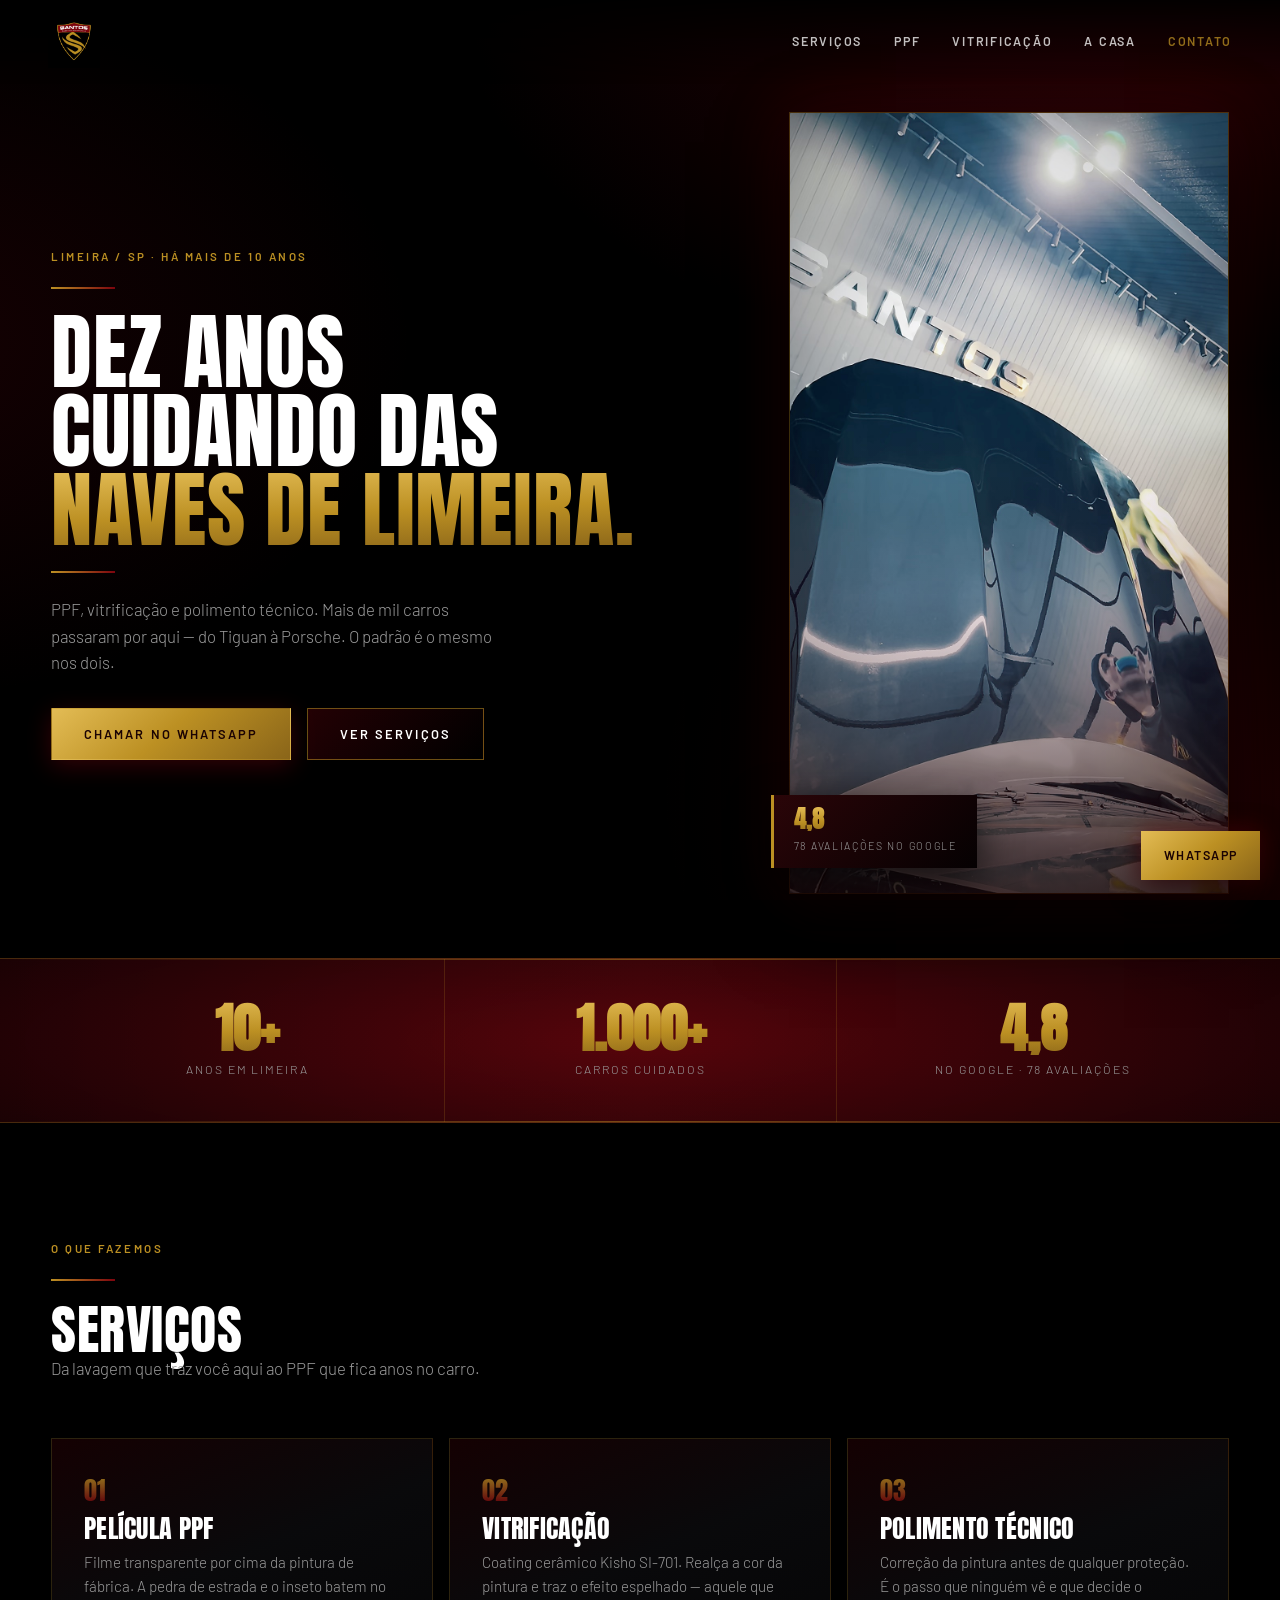
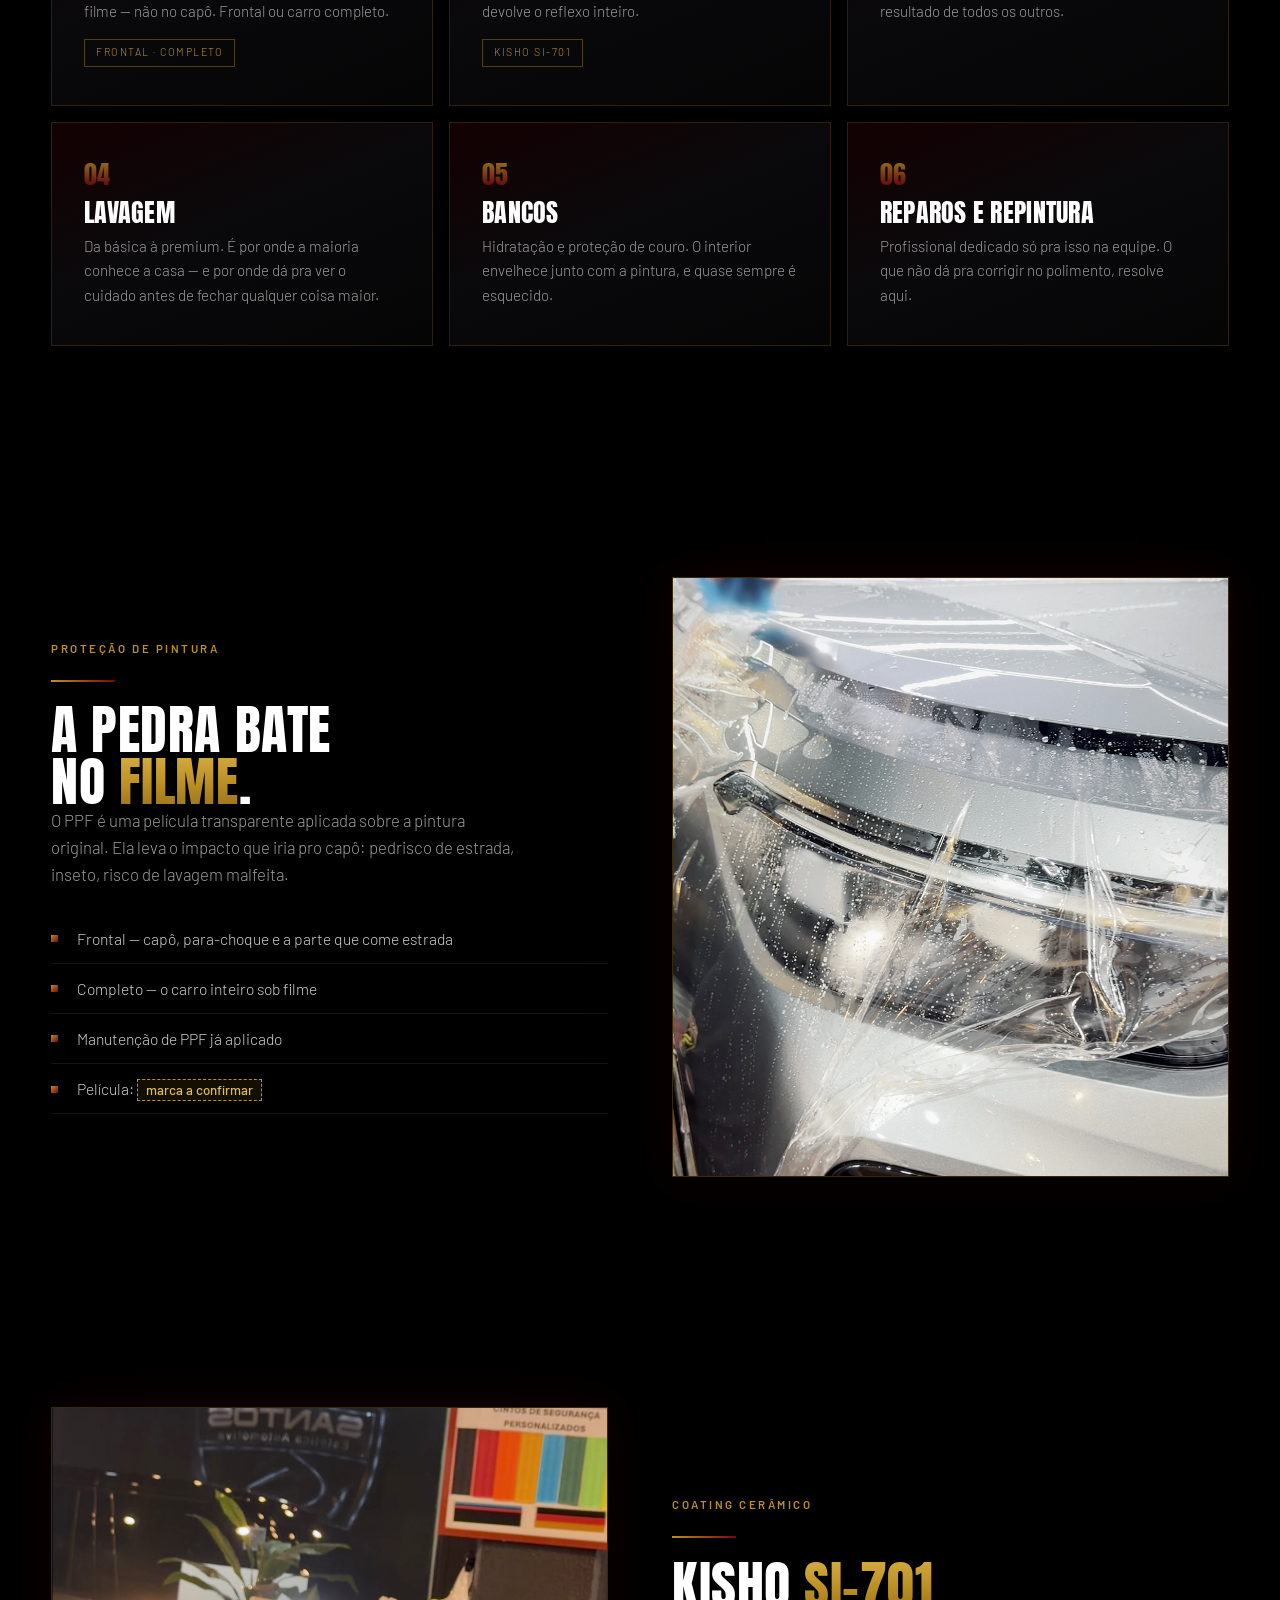
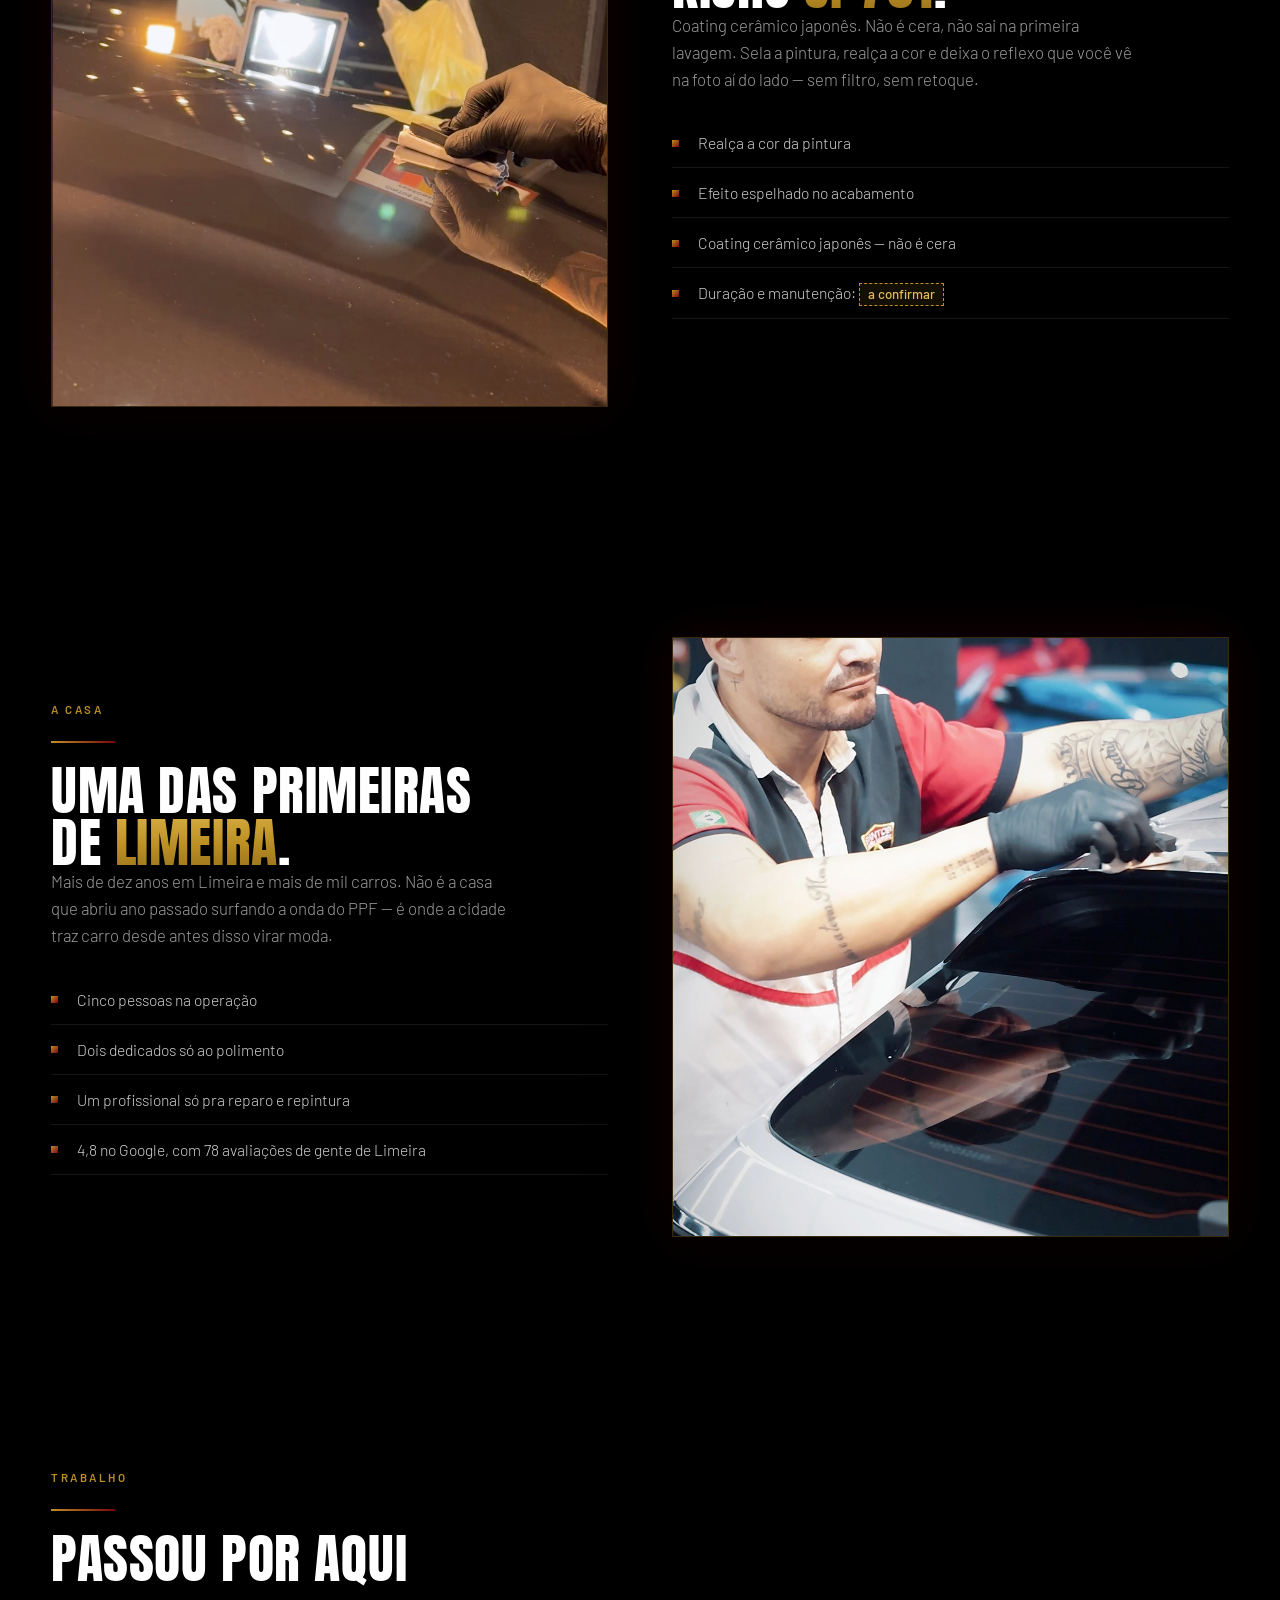
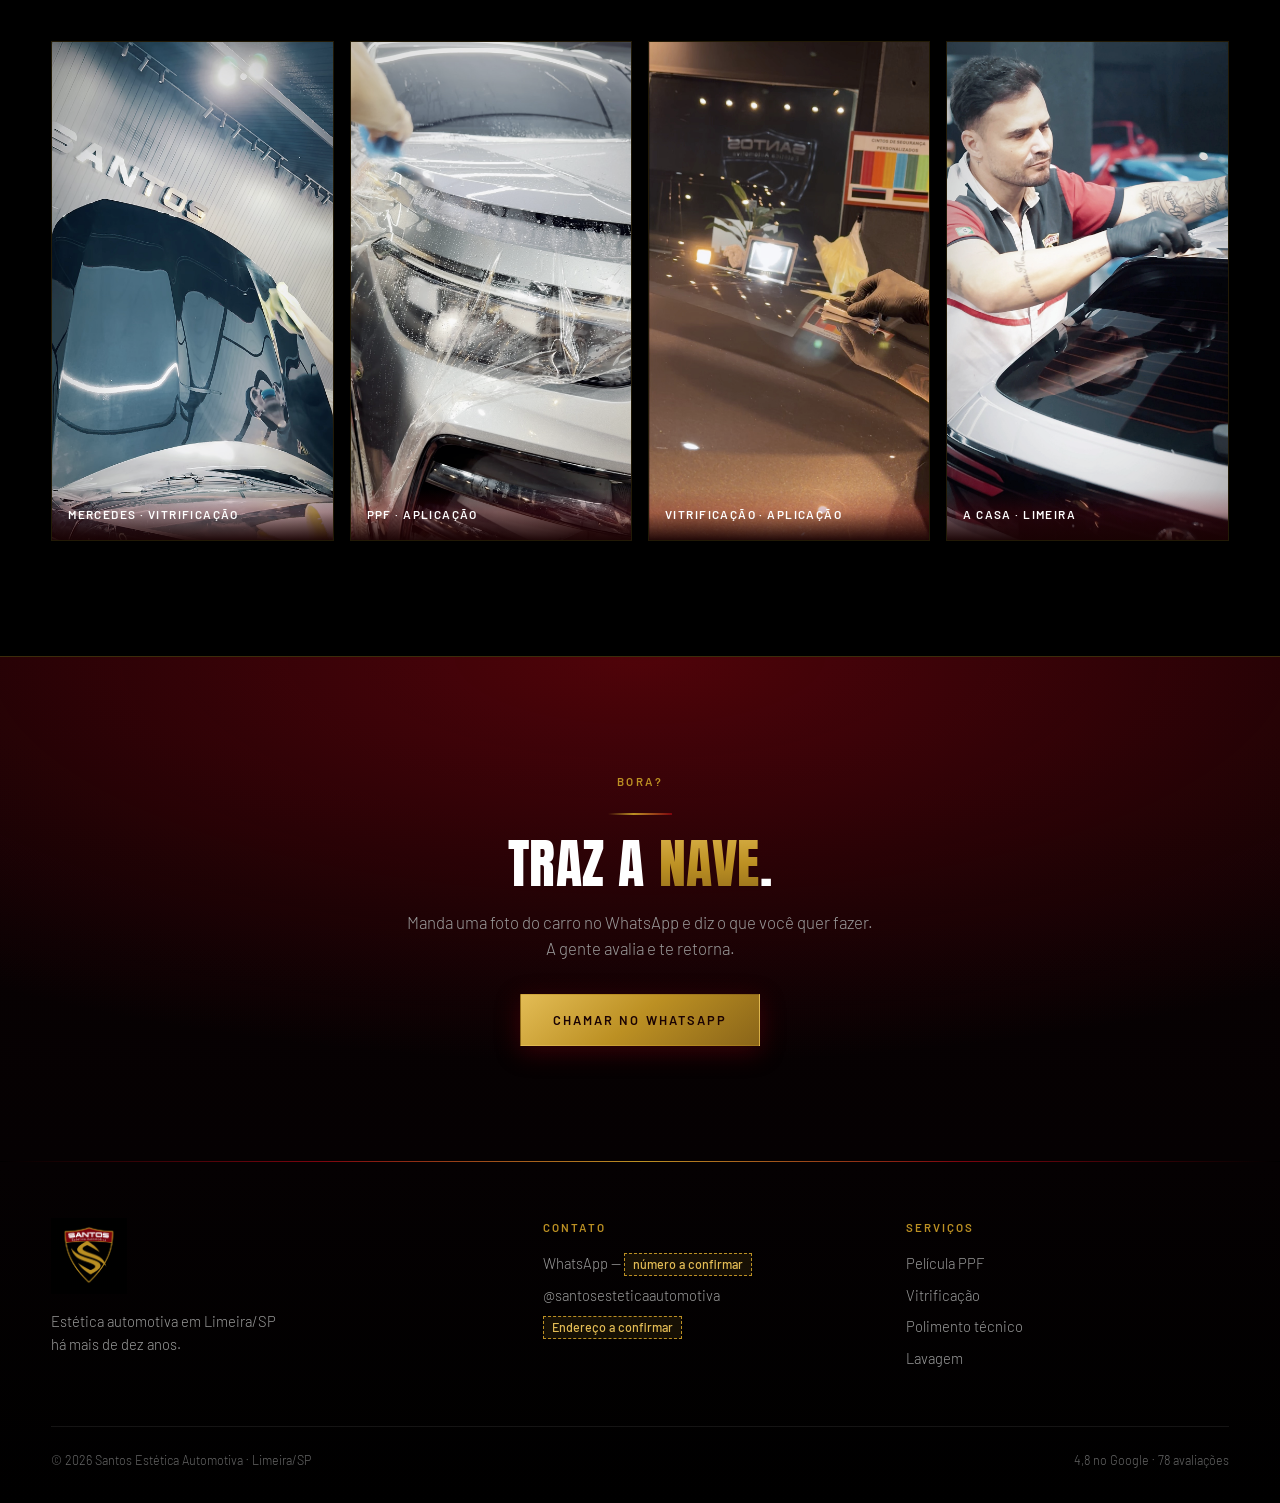
==== site/index.html @ a5a51e1b "Refino visual: vinho como atmosfera e degradês Feedback do Marc: preto+dourado sozinho ficou genéric" ====
<!DOCTYPE html>
<html lang="pt-BR">
<head>
<meta charset="utf-8">
<meta name="viewport" content="width=device-width, initial-scale=1">
<title>Santos Estética Automotiva — PPF, Vitrificação e Polimento em Limeira/SP</title>
<meta name="description" content="Estética automotiva em Limeira/SP há mais de 10 anos. PPF, vitrificação com coating Kisho SI-701 e polimento técnico. Mais de mil carros cuidados. 4,8 no Google, 78 avaliações.">
<link rel="preconnect" href="https://fonts.googleapis.com">
<link rel="preconnect" href="https://fonts.gstatic.com" crossorigin>
<link href="https://fonts.googleapis.com/css2?family=Anton&family=Barlow:wght@300;400;500;600&display=swap" rel="stylesheet">
<style>
  :root{
    --preto:#000;
    --preto-2:#08080a;
    --preto-3:#131313;
    --dourado:#BC9023;
    --dourado-claro:#e3bc55;
    --dourado-escuro:#8a6519;
    --vinho:#7D040E;
    --vinho-fundo:#2a0508;
    --vinho-brasa:rgba(125,4,14,.55);
    --branco:#fff;
    --cinza:#9a9a9a;
    --display:'Anton',Impact,'Arial Narrow',sans-serif;
    --corpo:'Barlow',system-ui,-apple-system,sans-serif;
  }
  *{box-sizing:border-box;margin:0;padding:0}
  html{scroll-behavior:smooth}
  body{
    /* brasa de vinho vindo do brasão — atmosfera, não bloco chapado */
    background:
      radial-gradient(1100px 700px at 88% -5%, rgba(125,4,14,.34), transparent 62%),
      radial-gradient(900px 600px at -10% 38%, rgba(125,4,14,.18), transparent 60%),
      radial-gradient(1000px 700px at 100% 88%, rgba(125,4,14,.20), transparent 62%),
      var(--preto);
    background-attachment:fixed;
    color:var(--branco);
    font-family:var(--corpo);
    font-weight:300;
    line-height:1.6;
    -webkit-font-smoothing:antialiased;
    overflow-x:hidden;
  }
  /* degradê dourado na palavra-chave — resgatado do carrossel da própria Santos */
  .ouro-grad{
    background:linear-gradient(178deg,var(--dourado-claro) 0%,var(--dourado) 52%,var(--dourado-escuro) 100%);
    -webkit-background-clip:text;background-clip:text;
    color:transparent;
    -webkit-text-fill-color:transparent;
  }
  img{max-width:100%;display:block}
  a{color:inherit;text-decoration:none}
  .wrap{width:min(1200px,92vw);margin-inline:auto}

  /* ---------- tipografia ---------- */
  h1,h2,h3{font-family:var(--display);font-weight:400;text-transform:uppercase;line-height:.95;letter-spacing:.01em}
  h1{font-size:clamp(2.6rem,7vw,5.2rem)}
  h2{font-size:clamp(2rem,4.6vw,3.4rem)}
  h3{font-size:clamp(1.25rem,2vw,1.6rem)}
  .fio{
    width:64px;height:2px;margin:1.4rem 0;
    background:linear-gradient(90deg,var(--dourado) 0%,var(--vinho) 100%);
  }
  .fio.center{margin-inline:auto;background:linear-gradient(90deg,transparent,var(--dourado) 40%,var(--vinho) 100%)}
  .ouro{color:var(--dourado)}
  .sub{font-size:1.05rem;color:var(--cinza);max-width:52ch}
  .rotulo{
    font-family:var(--corpo);font-weight:600;font-size:.72rem;
    letter-spacing:.22em;text-transform:uppercase;color:var(--dourado);
  }

  /* ---------- topo ---------- */
  header{
    position:fixed;inset:0 0 auto 0;z-index:50;
    display:flex;align-items:center;justify-content:space-between;
    padding:1rem clamp(1rem,4vw,3rem);
    background:linear-gradient(to bottom,rgba(0,0,0,.92),transparent);
    transition:background .3s,backdrop-filter .3s;
  }
  header.solido{
    background:linear-gradient(90deg,rgba(4,1,2,.97),rgba(42,5,8,.95),rgba(4,1,2,.97));
    backdrop-filter:blur(12px);
    border-bottom:1px solid transparent;
    border-image:linear-gradient(90deg,transparent,var(--dourado),var(--vinho),transparent) 1;
  }
  header img{height:52px;width:auto}
  nav{display:flex;gap:2rem;align-items:center}
  nav a{
    font-size:.78rem;font-weight:600;letter-spacing:.14em;text-transform:uppercase;
    color:var(--branco);opacity:.75;transition:opacity .2s,color .2s;
  }
  nav a:hover{opacity:1;color:var(--dourado)}
  @media(max-width:860px){nav{display:none}}

  /* ---------- botões ---------- */
  .btn{
    display:inline-block;padding:.9rem 2rem;position:relative;
    border:1px solid rgba(188,144,35,.55);color:var(--branco);
    background:linear-gradient(135deg,rgba(125,4,14,.28),rgba(0,0,0,.2));
    font-weight:600;font-size:.8rem;letter-spacing:.16em;text-transform:uppercase;
    transition:border-color .25s,box-shadow .25s,transform .2s;
  }
  .btn:hover{
    border-color:var(--dourado);
    box-shadow:0 0 0 1px rgba(188,144,35,.3),0 10px 30px rgba(125,4,14,.45);
    transform:translateY(-1px);
  }
  .btn.cheio{
    background:linear-gradient(140deg,var(--dourado-claro) 0%,var(--dourado) 48%,var(--dourado-escuro) 100%);
    color:#1a0203;border-color:transparent;font-weight:600;
    box-shadow:0 6px 24px rgba(125,4,14,.4);
  }
  .btn.cheio:hover{
    box-shadow:0 10px 34px rgba(188,144,35,.35),0 4px 20px rgba(125,4,14,.6);
    transform:translateY(-1px);
  }

  /* ---------- hero ---------- */
  .hero{
    min-height:100svh;display:grid;align-items:center;
    grid-template-columns:1.1fr .9fr;gap:clamp(2rem,5vw,5rem);
    padding:7rem 0 4rem;
  }
  .hero-txt h1 span{display:block}
  .hero-txt .sub{margin-bottom:2rem}
  .hero-cta{display:flex;gap:1rem;flex-wrap:wrap}
  .hero-img{position:relative;justify-self:end;width:100%;max-width:440px}
  .hero-img::before{
    /* brasa por trás da foto — dá profundidade em vez de recorte chapado */
    content:'';position:absolute;inset:-14% -8%;z-index:0;
    background:radial-gradient(closest-side,var(--vinho-brasa),transparent 72%);
    filter:blur(28px);pointer-events:none;
  }
  .hero-img img{
    position:relative;z-index:1;
    width:100%;aspect-ratio:9/16;object-fit:cover;
    border:1px solid rgba(188,144,35,.32);
    box-shadow:0 30px 70px rgba(0,0,0,.75),0 0 60px rgba(125,4,14,.28);
  }
  .hero-img::after{
    content:'';position:absolute;inset:0;z-index:2;
    background:linear-gradient(to top,rgba(26,2,3,.75),rgba(125,4,14,.10) 38%,transparent 60%);
    pointer-events:none;
  }
  .selo{
    position:absolute;left:-18px;bottom:26px;z-index:3;
    background:linear-gradient(135deg,var(--vinho-fundo),#050102);
    border-left:3px solid var(--dourado);
    padding:.75rem 1.25rem;
    box-shadow:0 14px 40px rgba(0,0,0,.7);
  }
  .selo b{font-family:var(--display);font-size:1.5rem;display:block;line-height:1}
  .selo small{font-size:.66rem;letter-spacing:.16em;text-transform:uppercase;color:var(--cinza)}
  @media(max-width:900px){
    .hero{grid-template-columns:1fr;padding-top:6rem;text-align:left}
    .hero-img{justify-self:start;max-width:340px}
    .selo{left:auto;right:-10px}
  }

  /* ---------- prova ---------- */
  .prova{
    position:relative;
    background:
      radial-gradient(120% 180% at 50% 50%, rgba(125,4,14,.55), rgba(10,2,3,.9) 70%),
      linear-gradient(90deg,#050102,var(--vinho-fundo) 50%,#050102);
    border-block:1px solid rgba(188,144,35,.28);
    overflow:hidden;
  }
  .prova::before,.prova::after{
    content:'';position:absolute;left:0;right:0;height:1px;
    background:linear-gradient(90deg,transparent,var(--dourado),transparent);
    opacity:.5;
  }
  .prova::before{top:0}
  .prova::after{bottom:0}
  .prova-grid{display:grid;grid-template-columns:repeat(3,1fr);text-align:center}
  .prova-item{padding:2.6rem 1rem}
  .prova-item+.prova-item{border-left:1px solid rgba(188,144,35,.2)}
  .prova-item b{
    font-family:var(--display);font-size:clamp(2.2rem,4.4vw,3.4rem);
    display:block;line-height:1;
    background:linear-gradient(178deg,var(--dourado-claro),var(--dourado) 55%,var(--dourado-escuro));
    -webkit-background-clip:text;background-clip:text;
    color:transparent;-webkit-text-fill-color:transparent;
  }
  .prova-item span{font-size:.76rem;letter-spacing:.16em;text-transform:uppercase;color:var(--cinza)}
  @media(max-width:760px){
    .prova-grid{grid-template-columns:1fr}
    .prova-item+.prova-item{border-left:0;border-top:1px solid rgba(188,144,35,.18)}
    .prova-item{padding:1.8rem 1rem}
  }

  /* ---------- seções ---------- */
  section{padding:clamp(4rem,9vw,7.5rem) 0}
  .cabeca{margin-bottom:3.5rem;max-width:60ch}

  /* ---------- serviços ---------- */
  /* gap+background pintava as células vazias de dourado — borda por card resolve */
  .servicos{display:grid;grid-template-columns:repeat(auto-fit,minmax(290px,1fr));gap:1rem}
  .servico{
    position:relative;overflow:hidden;
    background:linear-gradient(158deg,rgba(125,4,14,.16) 0%,rgba(10,10,12,.92) 46%,rgba(5,5,6,.96) 100%);
    padding:2.4rem 2rem;
    border:1px solid rgba(188,144,35,.2);
    transition:border-color .3s,transform .3s,box-shadow .3s;
  }
  .servico::before{
    content:'';position:absolute;left:0;top:0;bottom:0;width:2px;
    background:linear-gradient(180deg,var(--dourado),var(--vinho));
    opacity:0;transition:opacity .3s;
  }
  .servico:hover{
    border-color:rgba(188,144,35,.5);
    transform:translateY(-3px);
    box-shadow:0 18px 44px rgba(0,0,0,.6),0 0 30px rgba(125,4,14,.28);
  }
  .servico:hover::before{opacity:1}
  .servico .num{
    font-family:var(--display);font-size:1.6rem;line-height:1;
    background:linear-gradient(180deg,rgba(188,144,35,.75),rgba(125,4,14,.75));
    -webkit-background-clip:text;background-clip:text;
    color:transparent;-webkit-text-fill-color:transparent;
  }
  .servico h3{margin:.8rem 0 .6rem}
  .servico p{font-size:.95rem;color:var(--cinza)}
  .servico .tag{
    display:inline-block;margin-top:1rem;font-size:.66rem;letter-spacing:.14em;
    text-transform:uppercase;color:var(--dourado);border:1px solid rgba(188,144,35,.4);
    padding:.28rem .7rem;
  }

  /* ---------- destaque ---------- */
  .destaque{display:grid;grid-template-columns:1fr 1fr;gap:clamp(2rem,5vw,4.5rem);align-items:center}
  .destaque .moldura{position:relative}
  .destaque .moldura::before{
    content:'';position:absolute;inset:-12%;
    background:radial-gradient(closest-side,rgba(125,4,14,.5),transparent 74%);
    filter:blur(30px);pointer-events:none;
  }
  .destaque .moldura::after{
    content:'';position:absolute;inset:0;pointer-events:none;
    background:linear-gradient(to top,rgba(26,2,3,.6),transparent 50%);
  }
  .destaque img{
    position:relative;
    aspect-ratio:9/16;object-fit:cover;max-height:600px;width:100%;
    border:1px solid rgba(188,144,35,.3);
    box-shadow:0 26px 60px rgba(0,0,0,.7),0 0 50px rgba(125,4,14,.22);
  }
  @media(max-width:860px){.destaque{grid-template-columns:1fr}}
  .lista{list-style:none;margin-top:1.6rem}
  .lista li{
    padding:.75rem 0 .75rem 1.6rem;position:relative;
    border-bottom:1px solid rgba(255,255,255,.08);font-size:.98rem;color:#cfcfcf;
  }
  .lista li::before{
    content:'';position:absolute;left:0;top:1.35rem;width:7px;height:7px;
    background:linear-gradient(135deg,var(--dourado),var(--vinho));
  }

  /* ---------- galeria ---------- */
  .galeria{display:grid;grid-template-columns:repeat(auto-fit,minmax(220px,1fr));gap:1rem}
  .galeria figure{position:relative;overflow:hidden}
  .galeria img{aspect-ratio:9/16;object-fit:cover;transition:transform .5s;filter:grayscale(.2)}
  .galeria figure:hover img{transform:scale(1.05);filter:grayscale(0)}
  .galeria figure{border:1px solid rgba(188,144,35,.18)}
  .galeria figcaption{
    position:absolute;left:0;bottom:0;right:0;padding:1rem;
    background:linear-gradient(to top,rgba(26,2,3,.95),rgba(125,4,14,.25) 55%,transparent);
    font-size:.74rem;letter-spacing:.12em;text-transform:uppercase;font-weight:600;
  }

  /* ---------- fechamento ---------- */
  .fechar{
    position:relative;text-align:center;
    background:
      radial-gradient(140% 130% at 50% 0%, rgba(125,4,14,.6), transparent 62%),
      linear-gradient(180deg,#0b0203,#050102);
    border-top:1px solid rgba(188,144,35,.3);
  }
  .fechar h2{margin-bottom:1.2rem}
  .fechar .sub{margin:0 auto 2rem}

  /* ---------- rodapé ---------- */
  footer{
    background:linear-gradient(180deg,#050102,#000);
    border-top:1px solid transparent;
    border-image:linear-gradient(90deg,transparent,var(--vinho),var(--dourado),var(--vinho),transparent) 1;
    padding:3.5rem 0 2rem;
  }
  .rodape{display:grid;grid-template-columns:1.4fr 1fr 1fr;gap:2.5rem}
  .rodape img{height:76px;margin-bottom:1rem}
  .rodape h4{font-size:.72rem;letter-spacing:.18em;text-transform:uppercase;color:var(--dourado);margin-bottom:1rem;font-weight:600}
  .rodape p,.rodape a{font-size:.92rem;color:var(--cinza);display:block;margin-bottom:.5rem}
  .rodape a:hover{color:var(--branco)}
  .creditos{
    margin-top:3rem;padding-top:1.5rem;border-top:1px solid rgba(255,255,255,.08);
    font-size:.78rem;color:#666;display:flex;justify-content:space-between;gap:1rem;flex-wrap:wrap;
  }
  @media(max-width:760px){.rodape{grid-template-columns:1fr}}

  .pendente{
    background:rgba(188,144,35,.1);border:1px dashed var(--dourado);
    color:var(--dourado-claro);padding:.15rem .5rem;font-size:.85em;font-weight:500;
  }

  .zap{
    position:fixed;right:1.25rem;bottom:1.25rem;z-index:60;
    background:linear-gradient(140deg,var(--dourado-claro),var(--dourado) 50%,var(--dourado-escuro));
    color:#1a0203;
    padding:.9rem 1.4rem;font-weight:600;font-size:.78rem;
    letter-spacing:.12em;text-transform:uppercase;
    box-shadow:0 8px 30px rgba(0,0,0,.6),0 0 24px rgba(125,4,14,.5);
    transition:transform .2s,box-shadow .2s;
  }
  .zap:hover{transform:translateY(-2px)}

  @media(prefers-reduced-motion:reduce){*{transition:none!important;scroll-behavior:auto!important}}
</style>
</head>
<body>

<header id="topo">
  <a href="#topo"><img src="assets/logo.svg" alt="Santos Estética Automotiva"></a>
  <nav>
    <a href="#servicos">Serviços</a>
    <a href="#ppf">PPF</a>
    <a href="#vitrificacao">Vitrificação</a>
    <a href="#casa">A casa</a>
    <a href="#contato" class="ouro">Contato</a>
  </nav>
</header>

<main class="wrap">

  <!-- ============ HERO ============ -->
  <section class="hero">
    <div class="hero-txt">
      <p class="rotulo">Limeira / SP &middot; há mais de 10 anos</p>
      <div class="fio"></div>
      <h1><span>Dez anos</span><span>cuidando das</span><span class="ouro-grad">naves de Limeira.</span></h1>
      <div class="fio"></div>
      <p class="sub">
        PPF, vitrificação e polimento técnico. Mais de mil carros passaram
        por aqui — do Tiguan à Porsche. O padrão é o mesmo nos dois.
      </p>
      <div class="hero-cta">
        <a href="#contato" class="btn cheio">Chamar no WhatsApp</a>
        <a href="#servicos" class="btn">Ver serviços</a>
      </div>
    </div>
    <div class="hero-img">
      <img src="assets/hero-mercedes.jpg" alt="Capô preto espelhado após vitrificação, refletindo o letreiro Santos da oficina">
      <div class="selo">
        <b class="ouro-grad">4,8</b>
        <small>78 avaliações no Google</small>
      </div>
    </div>
  </section>
</main>

<!-- ============ PROVA ============ -->
<div class="prova">
  <div class="wrap">
    <div class="prova-grid">
      <div class="prova-item"><b>10+</b><span>Anos em Limeira</span></div>
      <div class="prova-item"><b>1.000+</b><span>Carros cuidados</span></div>
      <div class="prova-item"><b>4,8</b><span>No Google · 78 avaliações</span></div>
    </div>
  </div>
</div>

<main class="wrap">

  <!-- ============ SERVIÇOS ============ -->
  <section id="servicos">
    <div class="cabeca">
      <p class="rotulo">O que fazemos</p>
      <div class="fio"></div>
      <h2>Serviços</h2>
      <p class="sub">Da lavagem que traz você aqui ao PPF que fica anos no carro.</p>
    </div>

    <div class="servicos">
      <article class="servico">
        <div class="num">01</div>
        <h3>Película PPF</h3>
        <p>Filme transparente por cima da pintura de fábrica. A pedra de estrada e o inseto batem no filme — não no capô. Frontal ou carro completo.</p>
        <span class="tag">Frontal · Completo</span>
      </article>
      <article class="servico">
        <div class="num">02</div>
        <h3>Vitrificação</h3>
        <p>Coating cerâmico Kisho SI-701. Realça a cor da pintura e traz o efeito espelhado — aquele que devolve o reflexo inteiro.</p>
        <span class="tag">Kisho SI-701</span>
      </article>
      <article class="servico">
        <div class="num">03</div>
        <h3>Polimento técnico</h3>
        <p>Correção da pintura antes de qualquer proteção. É o passo que ninguém vê e que decide o resultado de todos os outros.</p>
      </article>
      <article class="servico">
        <div class="num">04</div>
        <h3>Lavagem</h3>
        <p>Da básica à premium. É por onde a maioria conhece a casa — e por onde dá pra ver o cuidado antes de fechar qualquer coisa maior.</p>
      </article>
      <article class="servico">
        <div class="num">05</div>
        <h3>Bancos</h3>
        <p>Hidratação e proteção de couro. O interior envelhece junto com a pintura, e quase sempre é esquecido.</p>
      </article>
      <article class="servico">
        <div class="num">06</div>
        <h3>Reparos e repintura</h3>
        <p>Profissional dedicado só pra isso na equipe. O que não dá pra corrigir no polimento, resolve aqui.</p>
      </article>
    </div>
  </section>

  <!-- ============ PPF ============ -->
  <section id="ppf">
    <div class="destaque">
      <div>
        <p class="rotulo">Proteção de pintura</p>
        <div class="fio"></div>
        <h2>A pedra bate<br>no <span class="ouro-grad">filme</span>.</h2>
        <p class="sub">
          O PPF é uma película transparente aplicada sobre a pintura original.
          Ela leva o impacto que iria pro capô: pedrisco de estrada, inseto,
          risco de lavagem malfeita.
        </p>
        <ul class="lista">
          <li>Frontal — capô, para-choque e a parte que come estrada</li>
          <li>Completo — o carro inteiro sob filme</li>
          <li>Manutenção de PPF já aplicado</li>
          <li>Película: <span class="pendente">marca a confirmar</span></li>
        </ul>
      </div>
      <img src="assets/ppf.jpg" alt="Aplicação de película PPF sendo assentada sobre a frente de um carro prata">
    </div>
  </section>

  <!-- ============ VITRIFICAÇÃO ============ -->
  <section id="vitrificacao">
    <div class="destaque">
      <img src="assets/vitrificacao.jpg" alt="Aplicação de coating com aplicador de microfibra sobre capô escuro, com o letreiro Santos refletido no vidro ao fundo">
      <div>
        <p class="rotulo">Coating cerâmico</p>
        <div class="fio"></div>
        <h2>Kisho <span class="ouro-grad">SI-701</span>.</h2>
        <p class="sub">
          Coating cerâmico japonês. Não é cera, não sai na primeira lavagem.
          Sela a pintura, realça a cor e deixa o reflexo que você vê na foto
          aí do lado — sem filtro, sem retoque.
        </p>
        <ul class="lista">
          <li>Realça a cor da pintura</li>
          <li>Efeito espelhado no acabamento</li>
          <li>Coating cerâmico japonês — não é cera</li>
          <li>Duração e manutenção: <span class="pendente">a confirmar</span></li>
        </ul>
      </div>
    </div>
  </section>

  <!-- ============ A CASA ============ -->
  <section id="casa">
    <div class="destaque">
      <div>
        <p class="rotulo">A casa</p>
        <div class="fio"></div>
        <h2>Uma das primeiras<br>de <span class="ouro-grad">Limeira</span>.</h2>
        <p class="sub">
          Mais de dez anos em Limeira e mais de mil carros. Não é a casa
          que abriu ano passado surfando a onda do PPF — é onde a cidade
          traz carro desde antes disso virar moda.
        </p>
        <ul class="lista">
          <li>Cinco pessoas na operação</li>
          <li>Dois dedicados só ao polimento</li>
          <li>Um profissional só pra reparo e repintura</li>
          <li>4,8 no Google, com 78 avaliações de gente de Limeira</li>
        </ul>
      </div>
      <img src="assets/oficina.jpg" alt="Equipe da Santos trabalhando na oficina">
    </div>
  </section>

  <!-- ============ GALERIA ============ -->
  <section id="galeria">
    <div class="cabeca">
      <p class="rotulo">Trabalho</p>
      <div class="fio"></div>
      <h2>Passou por aqui</h2>
    </div>
    <div class="galeria">
      <figure>
        <img src="assets/hero-mercedes.jpg" alt="Capô preto espelhado refletindo o letreiro da oficina">
        <figcaption>Mercedes · vitrificação</figcaption>
      </figure>
      <figure>
        <img src="assets/ppf.jpg" alt="Película PPF sendo aplicada">
        <figcaption>PPF · aplicação</figcaption>
      </figure>
      <figure>
        <img src="assets/vitrificacao.jpg" alt="Aplicação de coating no capô, com o letreiro Santos refletido no vidro">
        <figcaption>Vitrificação · aplicação</figcaption>
      </figure>
      <figure>
        <img src="assets/oficina.jpg" alt="Profissional da Santos trabalhando na pintura de um carro">
        <figcaption>A casa · Limeira</figcaption>
      </figure>
    </div>
  </section>

</main>

<!-- ============ FECHAMENTO ============ -->
<section class="fechar" id="contato">
  <div class="wrap">
    <p class="rotulo">Bora?</p>
    <div class="fio center"></div>
    <h2>Traz a <span class="ouro-grad">nave</span>.</h2>
    <p class="sub">
      Manda uma foto do carro no WhatsApp e diz o que você quer fazer.
      A gente avalia e te retorna.
    </p>
    <a href="#" class="btn cheio" id="zap-principal">Chamar no WhatsApp</a>
  </div>
</section>

<!-- ============ RODAPÉ ============ -->
<footer>
  <div class="wrap">
    <div class="rodape">
      <div>
        <img src="assets/logo.svg" alt="Santos Estética Automotiva">
        <p>Estética automotiva em Limeira/SP<br>há mais de dez anos.</p>
      </div>
      <div>
        <h4>Contato</h4>
        <a href="#" id="zap-rodape">WhatsApp — <span class="pendente">número a confirmar</span></a>
        <a href="https://instagram.com/santosesteticaautomotiva" target="_blank" rel="noopener">@santosesteticaautomotiva</a>
        <p><span class="pendente">Endereço a confirmar</span></p>
      </div>
      <div>
        <h4>Serviços</h4>
        <a href="#ppf">Película PPF</a>
        <a href="#vitrificacao">Vitrificação</a>
        <a href="#servicos">Polimento técnico</a>
        <a href="#servicos">Lavagem</a>
      </div>
    </div>
    <div class="creditos">
      <span>&copy; 2026 Santos Estética Automotiva · Limeira/SP</span>
      <span>4,8 no Google · 78 avaliações</span>
    </div>
  </div>
</footer>

<a href="#contato" class="zap">WhatsApp</a>

<script>
  const h = document.querySelector('header');
  addEventListener('scroll', () => h.classList.toggle('solido', scrollY > 60), {passive:true});
</script>

</body>
</html>
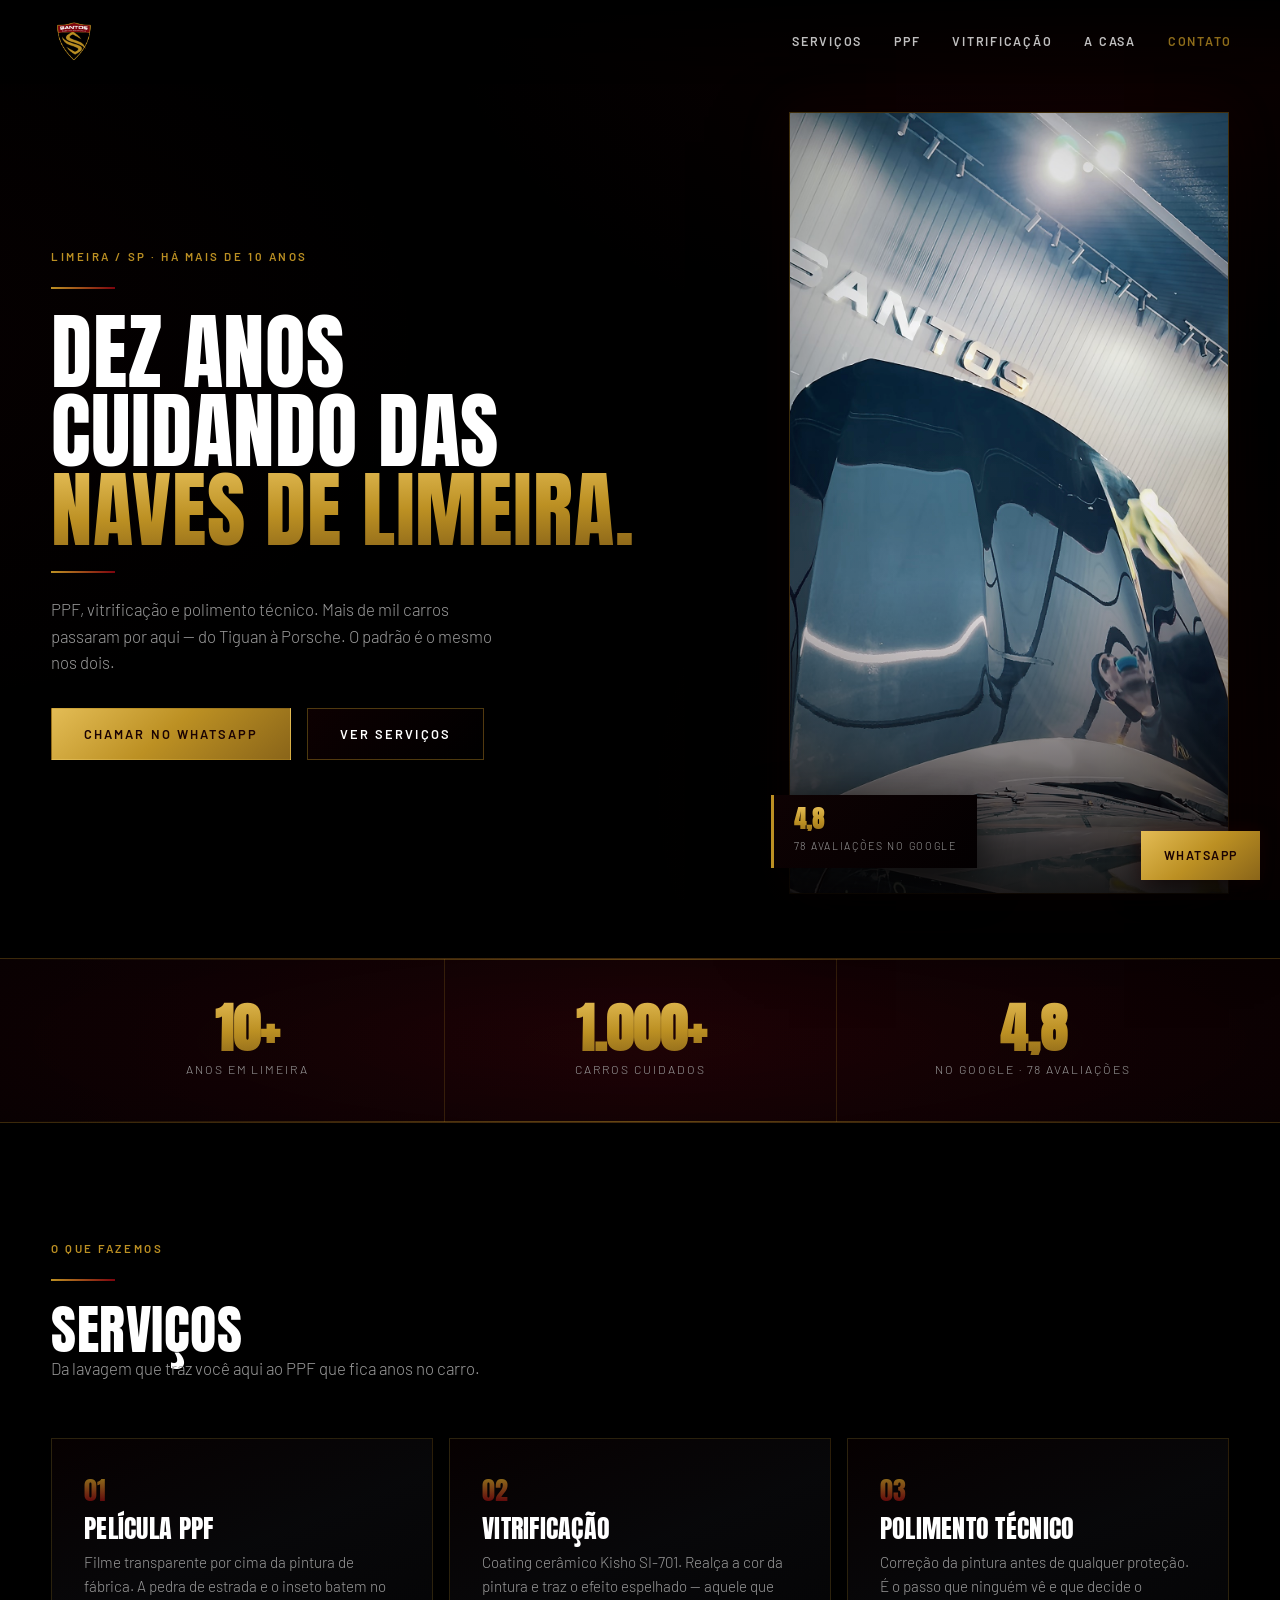
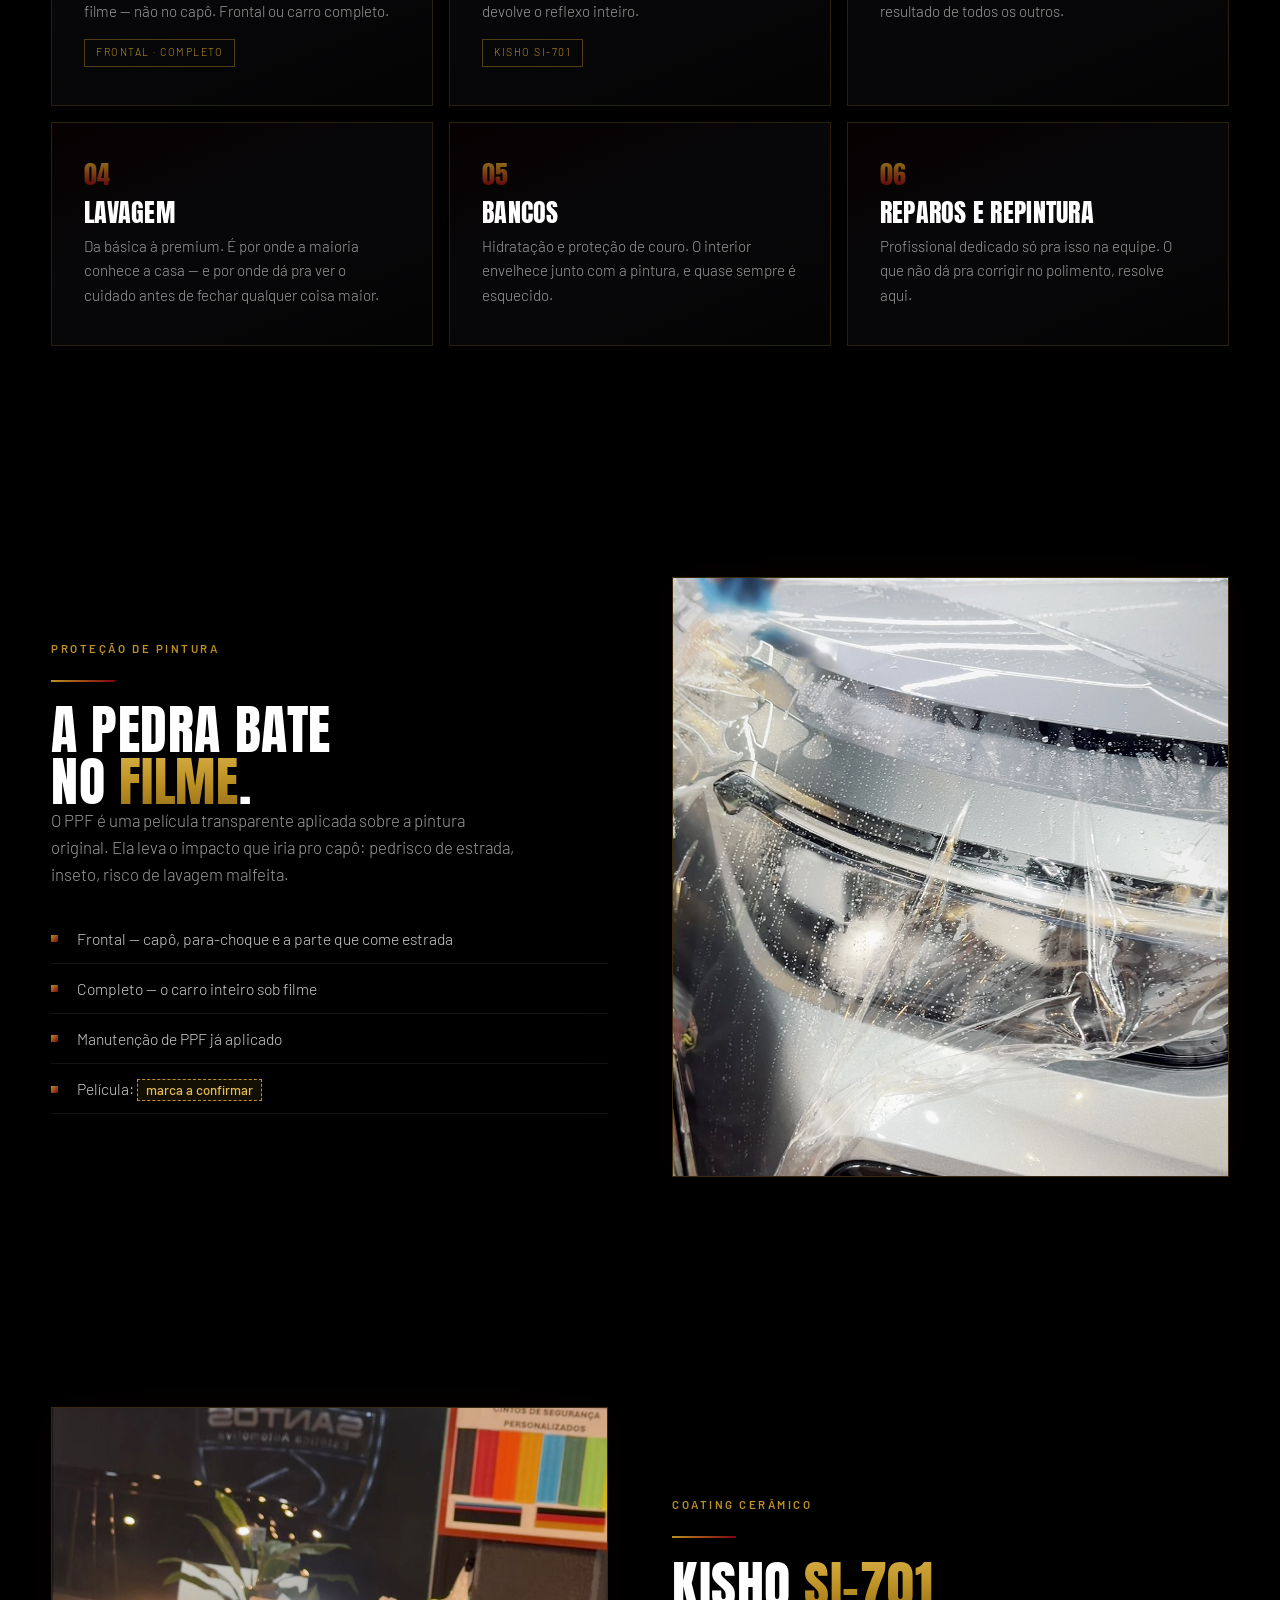
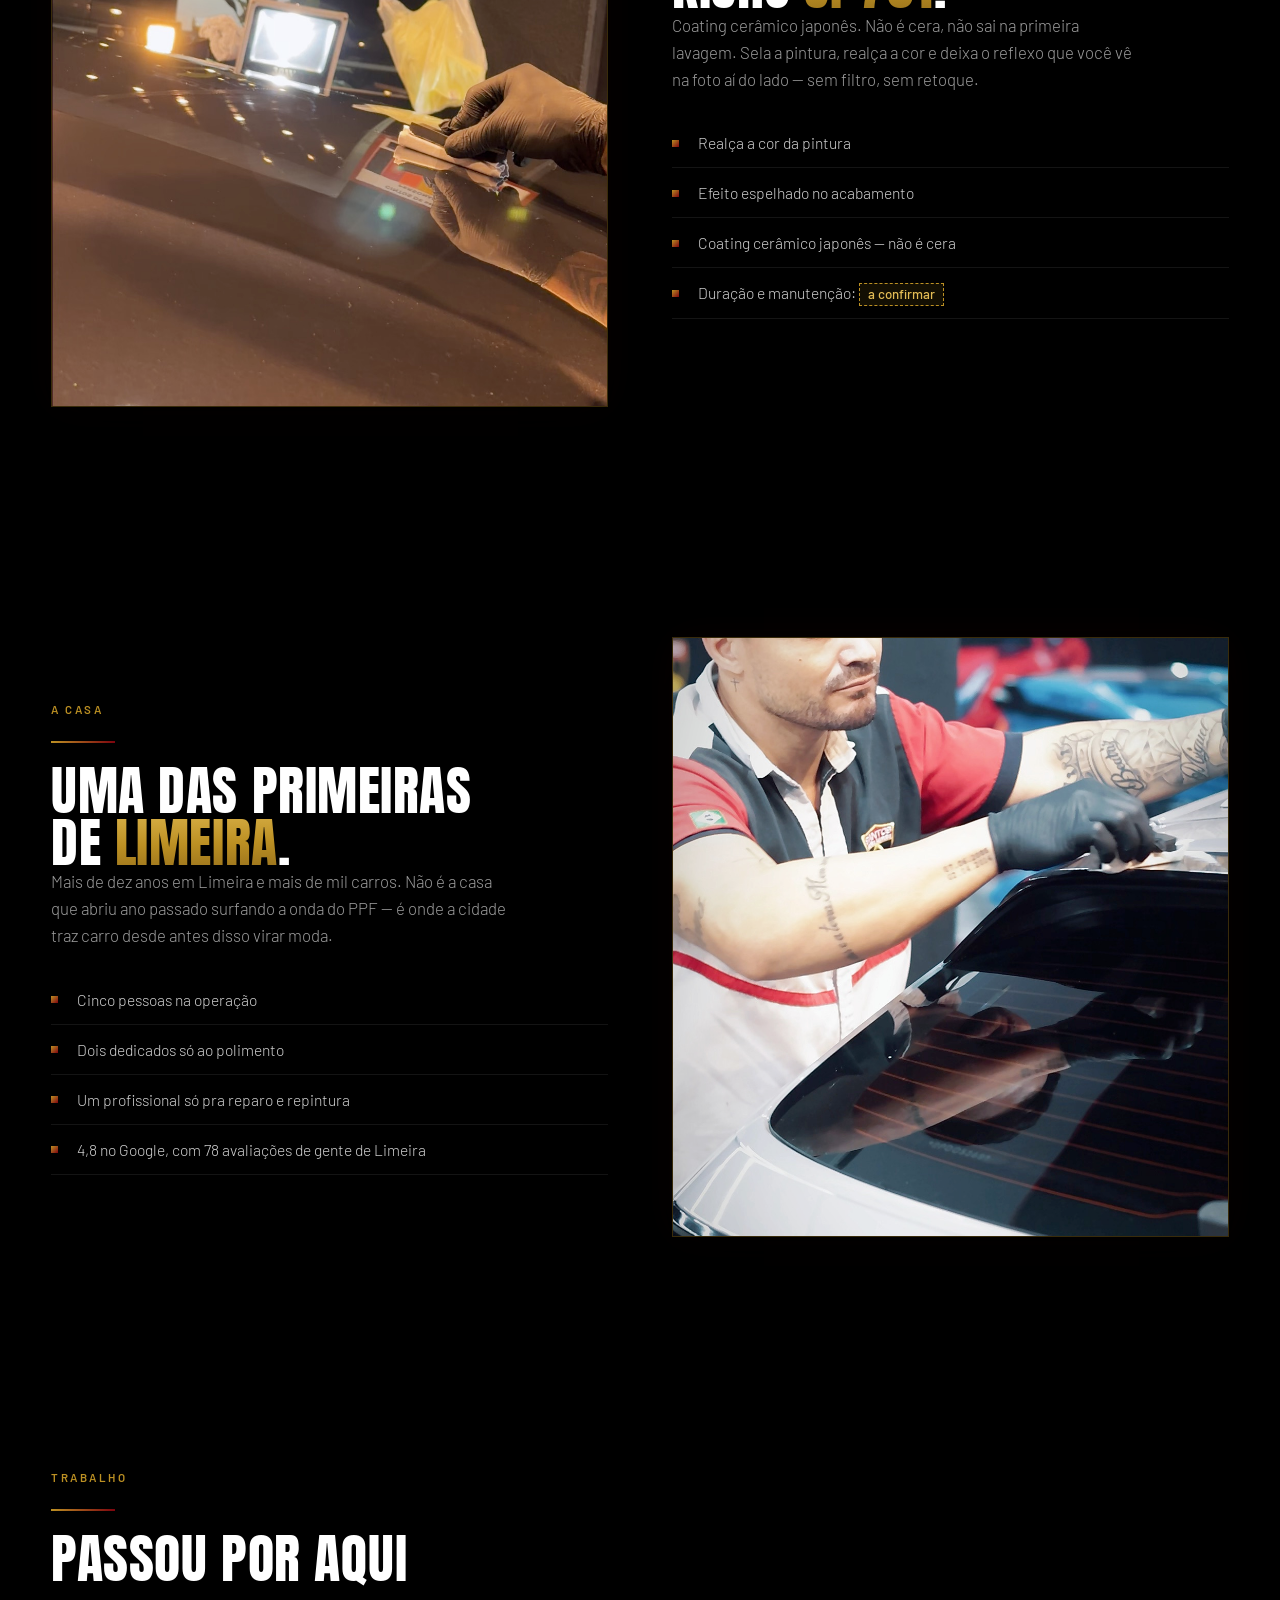
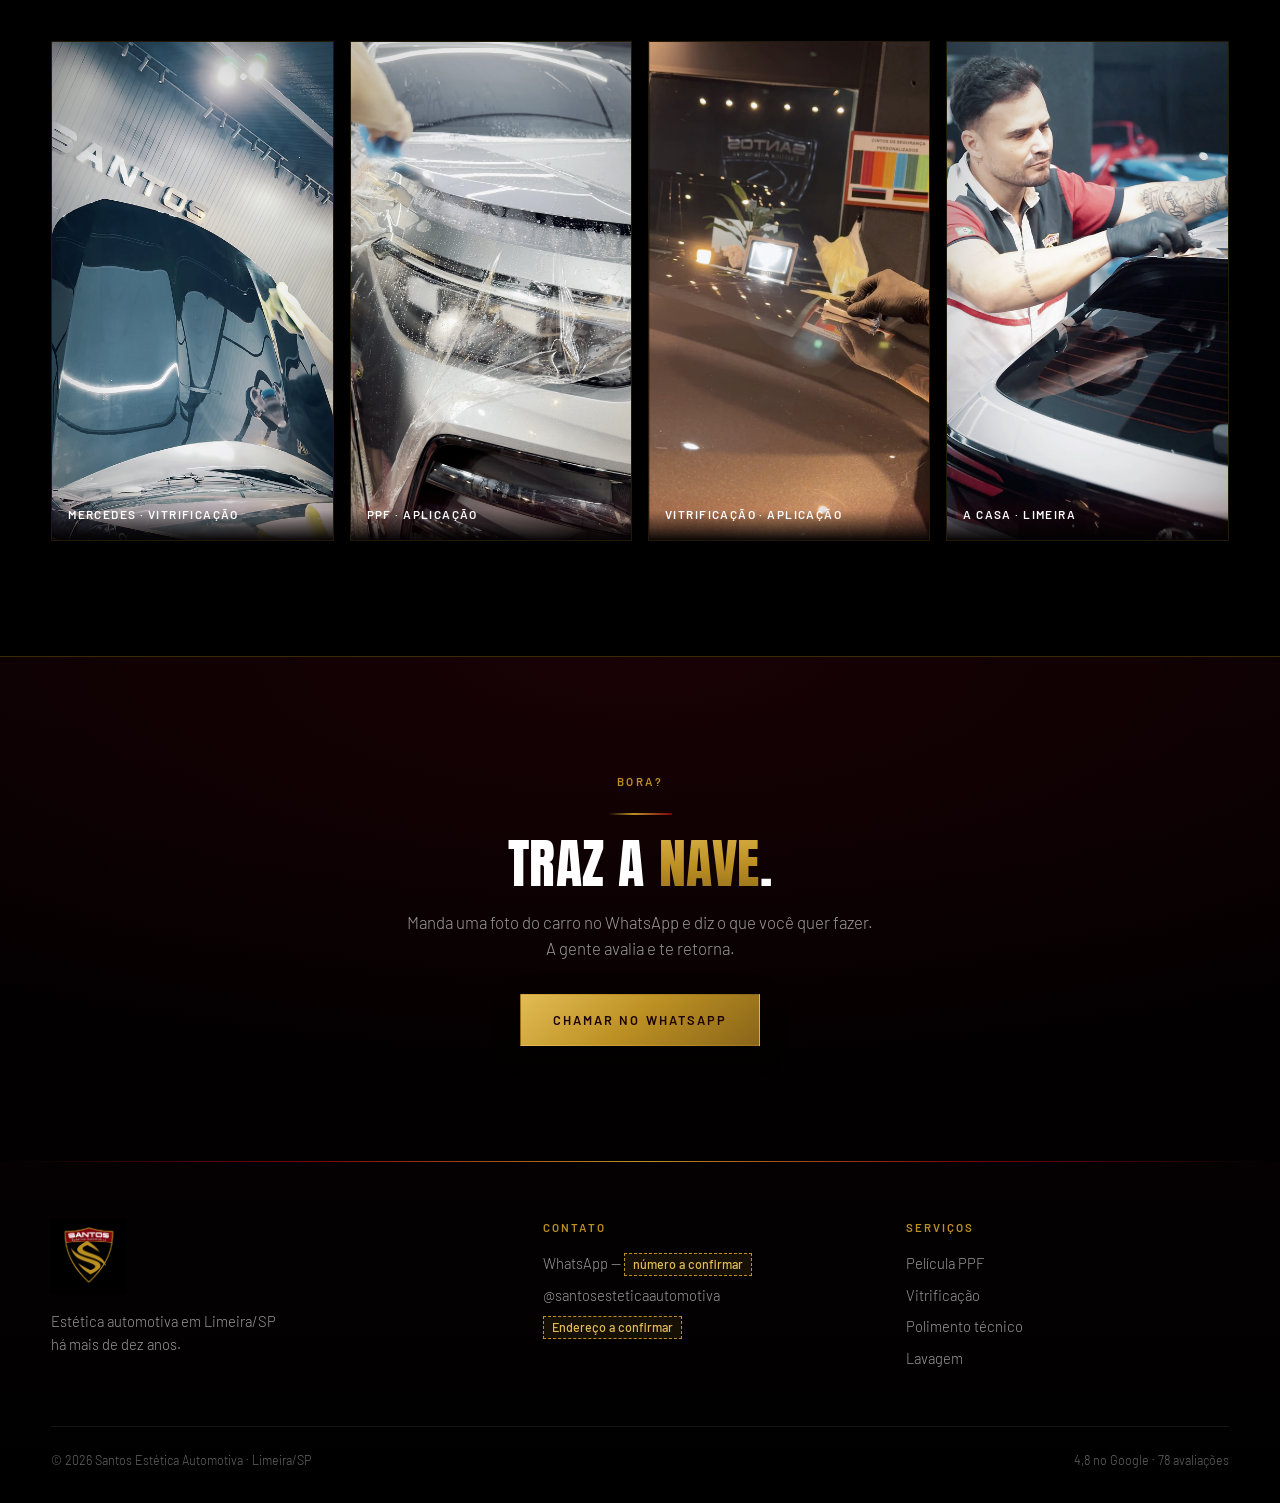
==== commit 50f41422: "Visual mais sóbrio: escuro domina, dourado e vinho viram detalhe Feedback do Marc: pesei a mão no vi" ====
--- a/site/index.html
+++ b/site/index.html
@@ -18,7 +18,7 @@
     --dourado-escuro:#8a6519;
     --vinho:#7D040E;
     --vinho-fundo:#2a0508;
-    --vinho-brasa:rgba(125,4,14,.55);
+    --vinho-brasa:rgba(125,4,14,.24);
     --branco:#fff;
     --cinza:#9a9a9a;
     --display:'Anton',Impact,'Arial Narrow',sans-serif;
@@ -29,9 +29,9 @@
   body{
     /* brasa de vinho vindo do brasão — atmosfera, não bloco chapado */
     background:
-      radial-gradient(1100px 700px at 88% -5%, rgba(125,4,14,.34), transparent 62%),
-      radial-gradient(900px 600px at -10% 38%, rgba(125,4,14,.18), transparent 60%),
-      radial-gradient(1000px 700px at 100% 88%, rgba(125,4,14,.20), transparent 62%),
+      radial-gradient(1100px 700px at 88% -5%, rgba(125,4,14,.11), transparent 64%),
+      radial-gradient(900px 600px at -10% 38%, rgba(125,4,14,.05), transparent 62%),
+      radial-gradient(1000px 700px at 100% 88%, rgba(125,4,14,.07), transparent 64%),
       var(--preto);
     background-attachment:fixed;
     color:var(--branco);
@@ -78,7 +78,7 @@
     transition:background .3s,backdrop-filter .3s;
   }
   header.solido{
-    background:linear-gradient(90deg,rgba(4,1,2,.97),rgba(42,5,8,.95),rgba(4,1,2,.97));
+    background:linear-gradient(90deg,rgba(2,0,1,.98),rgba(12,2,4,.97),rgba(2,0,1,.98));
     backdrop-filter:blur(12px);
     border-bottom:1px solid transparent;
     border-image:linear-gradient(90deg,transparent,var(--dourado),var(--vinho),transparent) 1;
@@ -95,23 +95,23 @@
   /* ---------- botões ---------- */
   .btn{
     display:inline-block;padding:.9rem 2rem;position:relative;
-    border:1px solid rgba(188,144,35,.55);color:var(--branco);
-    background:linear-gradient(135deg,rgba(125,4,14,.28),rgba(0,0,0,.2));
+    border:1px solid rgba(188,144,35,.4);color:var(--branco);
+    background:linear-gradient(135deg,rgba(125,4,14,.10),rgba(0,0,0,.35));
     font-weight:600;font-size:.8rem;letter-spacing:.16em;text-transform:uppercase;
     transition:border-color .25s,box-shadow .25s,transform .2s;
   }
   .btn:hover{
     border-color:var(--dourado);
-    box-shadow:0 0 0 1px rgba(188,144,35,.3),0 10px 30px rgba(125,4,14,.45);
+    box-shadow:0 0 0 1px rgba(188,144,35,.22),0 10px 28px rgba(125,4,14,.22);
     transform:translateY(-1px);
   }
   .btn.cheio{
     background:linear-gradient(140deg,var(--dourado-claro) 0%,var(--dourado) 48%,var(--dourado-escuro) 100%);
     color:#1a0203;border-color:transparent;font-weight:600;
-    box-shadow:0 6px 24px rgba(125,4,14,.4);
+    box-shadow:0 6px 22px rgba(0,0,0,.6);
   }
   .btn.cheio:hover{
-    box-shadow:0 10px 34px rgba(188,144,35,.35),0 4px 20px rgba(125,4,14,.6);
+    box-shadow:0 10px 30px rgba(188,144,35,.22),0 4px 18px rgba(0,0,0,.7);
     transform:translateY(-1px);
   }
 
@@ -135,16 +135,16 @@
     position:relative;z-index:1;
     width:100%;aspect-ratio:9/16;object-fit:cover;
     border:1px solid rgba(188,144,35,.32);
-    box-shadow:0 30px 70px rgba(0,0,0,.75),0 0 60px rgba(125,4,14,.28);
+    box-shadow:0 30px 70px rgba(0,0,0,.85),0 0 50px rgba(125,4,14,.12);
   }
   .hero-img::after{
     content:'';position:absolute;inset:0;z-index:2;
-    background:linear-gradient(to top,rgba(26,2,3,.75),rgba(125,4,14,.10) 38%,transparent 60%);
+    background:linear-gradient(to top,rgba(6,2,2,.85),rgba(125,4,14,.05) 40%,transparent 62%);
     pointer-events:none;
   }
   .selo{
     position:absolute;left:-18px;bottom:26px;z-index:3;
-    background:linear-gradient(135deg,var(--vinho-fundo),#050102);
+    background:linear-gradient(135deg,#0e0203,#030001);
     border-left:3px solid var(--dourado);
     padding:.75rem 1.25rem;
     box-shadow:0 14px 40px rgba(0,0,0,.7);
@@ -161,8 +161,8 @@
   .prova{
     position:relative;
     background:
-      radial-gradient(120% 180% at 50% 50%, rgba(125,4,14,.55), rgba(10,2,3,.9) 70%),
-      linear-gradient(90deg,#050102,var(--vinho-fundo) 50%,#050102);
+      radial-gradient(120% 180% at 50% 50%, rgba(125,4,14,.16), rgba(4,1,2,.96) 68%),
+      linear-gradient(90deg,#030001,#0d0204 50%,#030001);
     border-block:1px solid rgba(188,144,35,.28);
     overflow:hidden;
   }
@@ -199,7 +199,7 @@
   .servicos{display:grid;grid-template-columns:repeat(auto-fit,minmax(290px,1fr));gap:1rem}
   .servico{
     position:relative;overflow:hidden;
-    background:linear-gradient(158deg,rgba(125,4,14,.16) 0%,rgba(10,10,12,.92) 46%,rgba(5,5,6,.96) 100%);
+    background:linear-gradient(158deg,rgba(125,4,14,.05) 0%,rgba(8,8,10,.94) 44%,rgba(4,4,5,.97) 100%);
     padding:2.4rem 2rem;
     border:1px solid rgba(188,144,35,.2);
     transition:border-color .3s,transform .3s,box-shadow .3s;
@@ -212,7 +212,7 @@
   .servico:hover{
     border-color:rgba(188,144,35,.5);
     transform:translateY(-3px);
-    box-shadow:0 18px 44px rgba(0,0,0,.6),0 0 30px rgba(125,4,14,.28);
+    box-shadow:0 18px 44px rgba(0,0,0,.75),0 0 24px rgba(125,4,14,.10);
   }
   .servico:hover::before{opacity:1}
   .servico .num{
@@ -234,18 +234,18 @@
   .destaque .moldura{position:relative}
   .destaque .moldura::before{
     content:'';position:absolute;inset:-12%;
-    background:radial-gradient(closest-side,rgba(125,4,14,.5),transparent 74%);
+    background:radial-gradient(closest-side,rgba(125,4,14,.20),transparent 76%);
     filter:blur(30px);pointer-events:none;
   }
   .destaque .moldura::after{
     content:'';position:absolute;inset:0;pointer-events:none;
-    background:linear-gradient(to top,rgba(26,2,3,.6),transparent 50%);
+    background:linear-gradient(to top,rgba(5,1,2,.7),transparent 52%);
   }
   .destaque img{
     position:relative;
     aspect-ratio:9/16;object-fit:cover;max-height:600px;width:100%;
     border:1px solid rgba(188,144,35,.3);
-    box-shadow:0 26px 60px rgba(0,0,0,.7),0 0 50px rgba(125,4,14,.22);
+    box-shadow:0 26px 60px rgba(0,0,0,.82),0 0 42px rgba(125,4,14,.09);
   }
   @media(max-width:860px){.destaque{grid-template-columns:1fr}}
   .lista{list-style:none;margin-top:1.6rem}
@@ -266,7 +266,7 @@
   .galeria figure{border:1px solid rgba(188,144,35,.18)}
   .galeria figcaption{
     position:absolute;left:0;bottom:0;right:0;padding:1rem;
-    background:linear-gradient(to top,rgba(26,2,3,.95),rgba(125,4,14,.25) 55%,transparent);
+    background:linear-gradient(to top,rgba(4,1,2,.96),rgba(125,4,14,.10) 58%,transparent);
     font-size:.74rem;letter-spacing:.12em;text-transform:uppercase;font-weight:600;
   }
 
@@ -274,8 +274,8 @@
   .fechar{
     position:relative;text-align:center;
     background:
-      radial-gradient(140% 130% at 50% 0%, rgba(125,4,14,.6), transparent 62%),
-      linear-gradient(180deg,#0b0203,#050102);
+      radial-gradient(140% 130% at 50% 0%, rgba(125,4,14,.17), transparent 64%),
+      linear-gradient(180deg,#050102,#020001);
     border-top:1px solid rgba(188,144,35,.3);
   }
   .fechar h2{margin-bottom:1.2rem}
@@ -310,7 +310,7 @@
     color:#1a0203;
     padding:.9rem 1.4rem;font-weight:600;font-size:.78rem;
     letter-spacing:.12em;text-transform:uppercase;
-    box-shadow:0 8px 30px rgba(0,0,0,.6),0 0 24px rgba(125,4,14,.5);
+    box-shadow:0 8px 30px rgba(0,0,0,.8),0 0 18px rgba(125,4,14,.2);
     transition:transform .2s,box-shadow .2s;
   }
   .zap:hover{transform:translateY(-2px)}
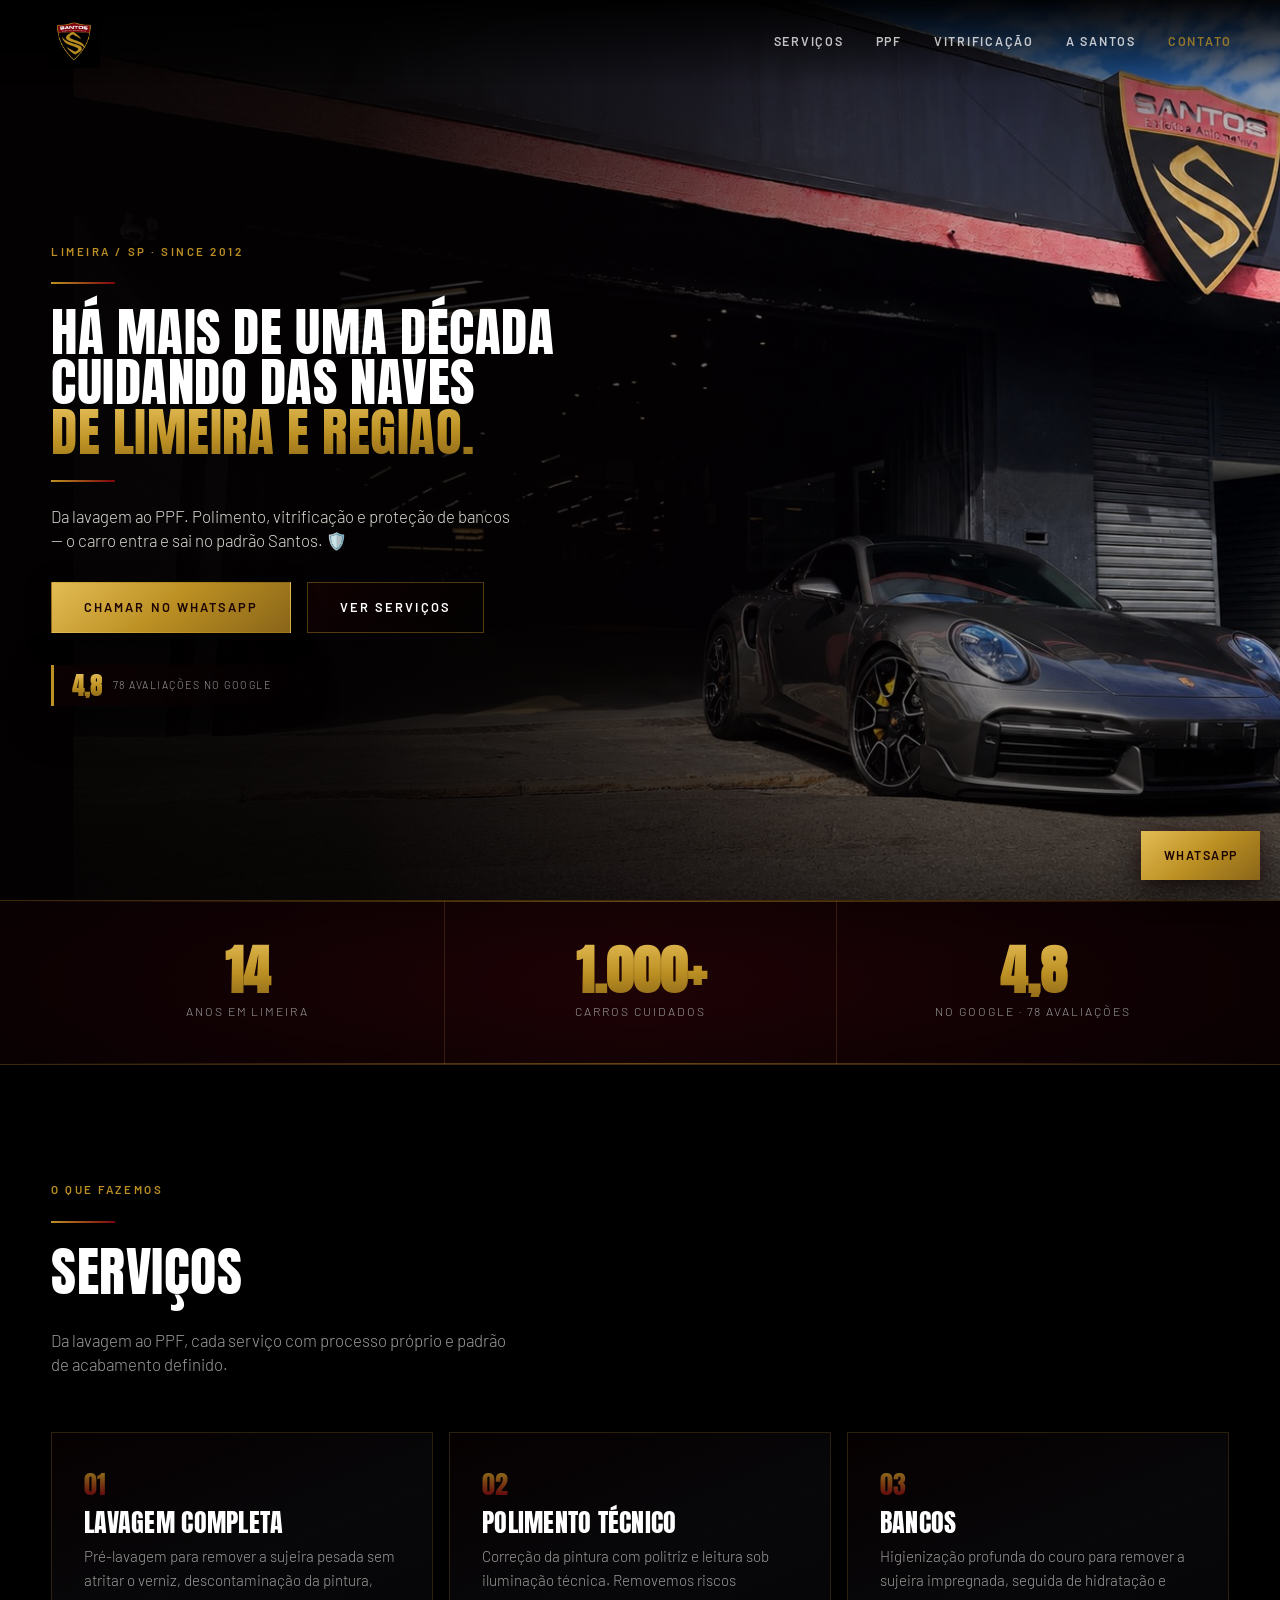
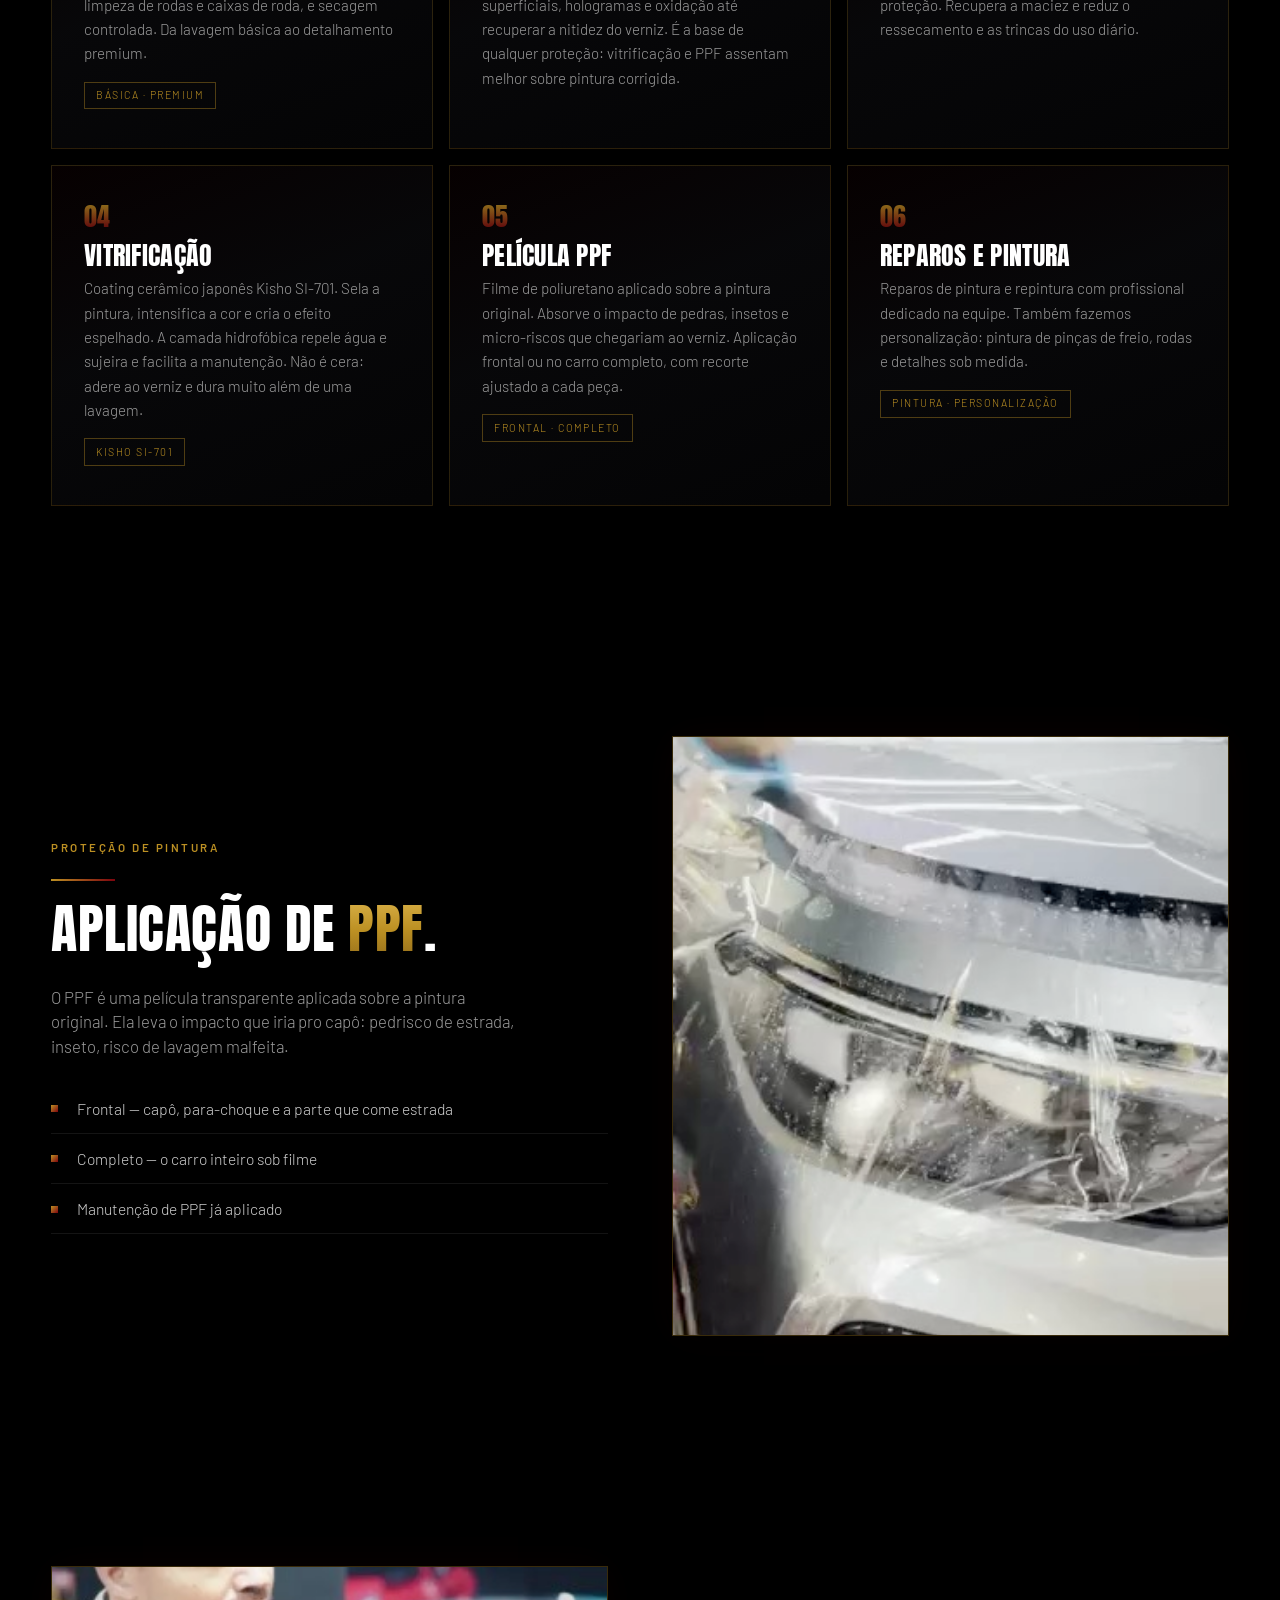
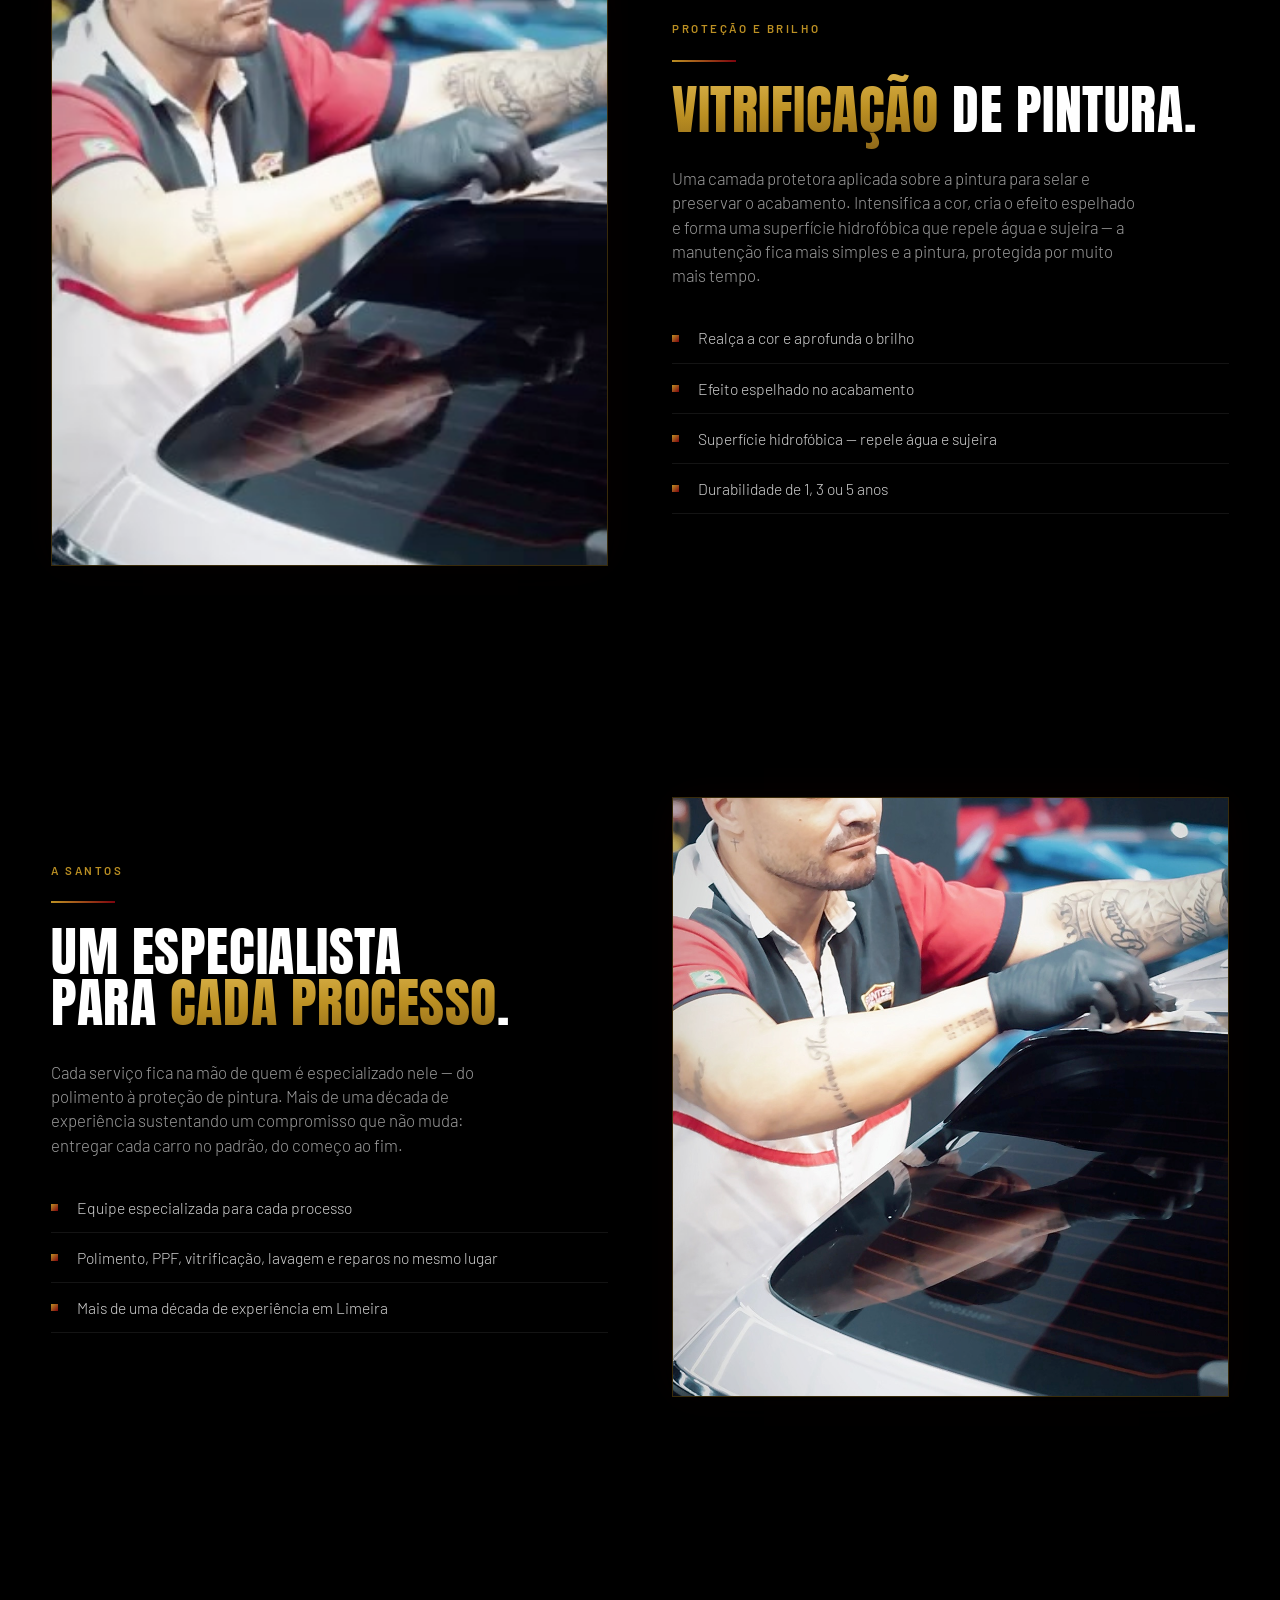
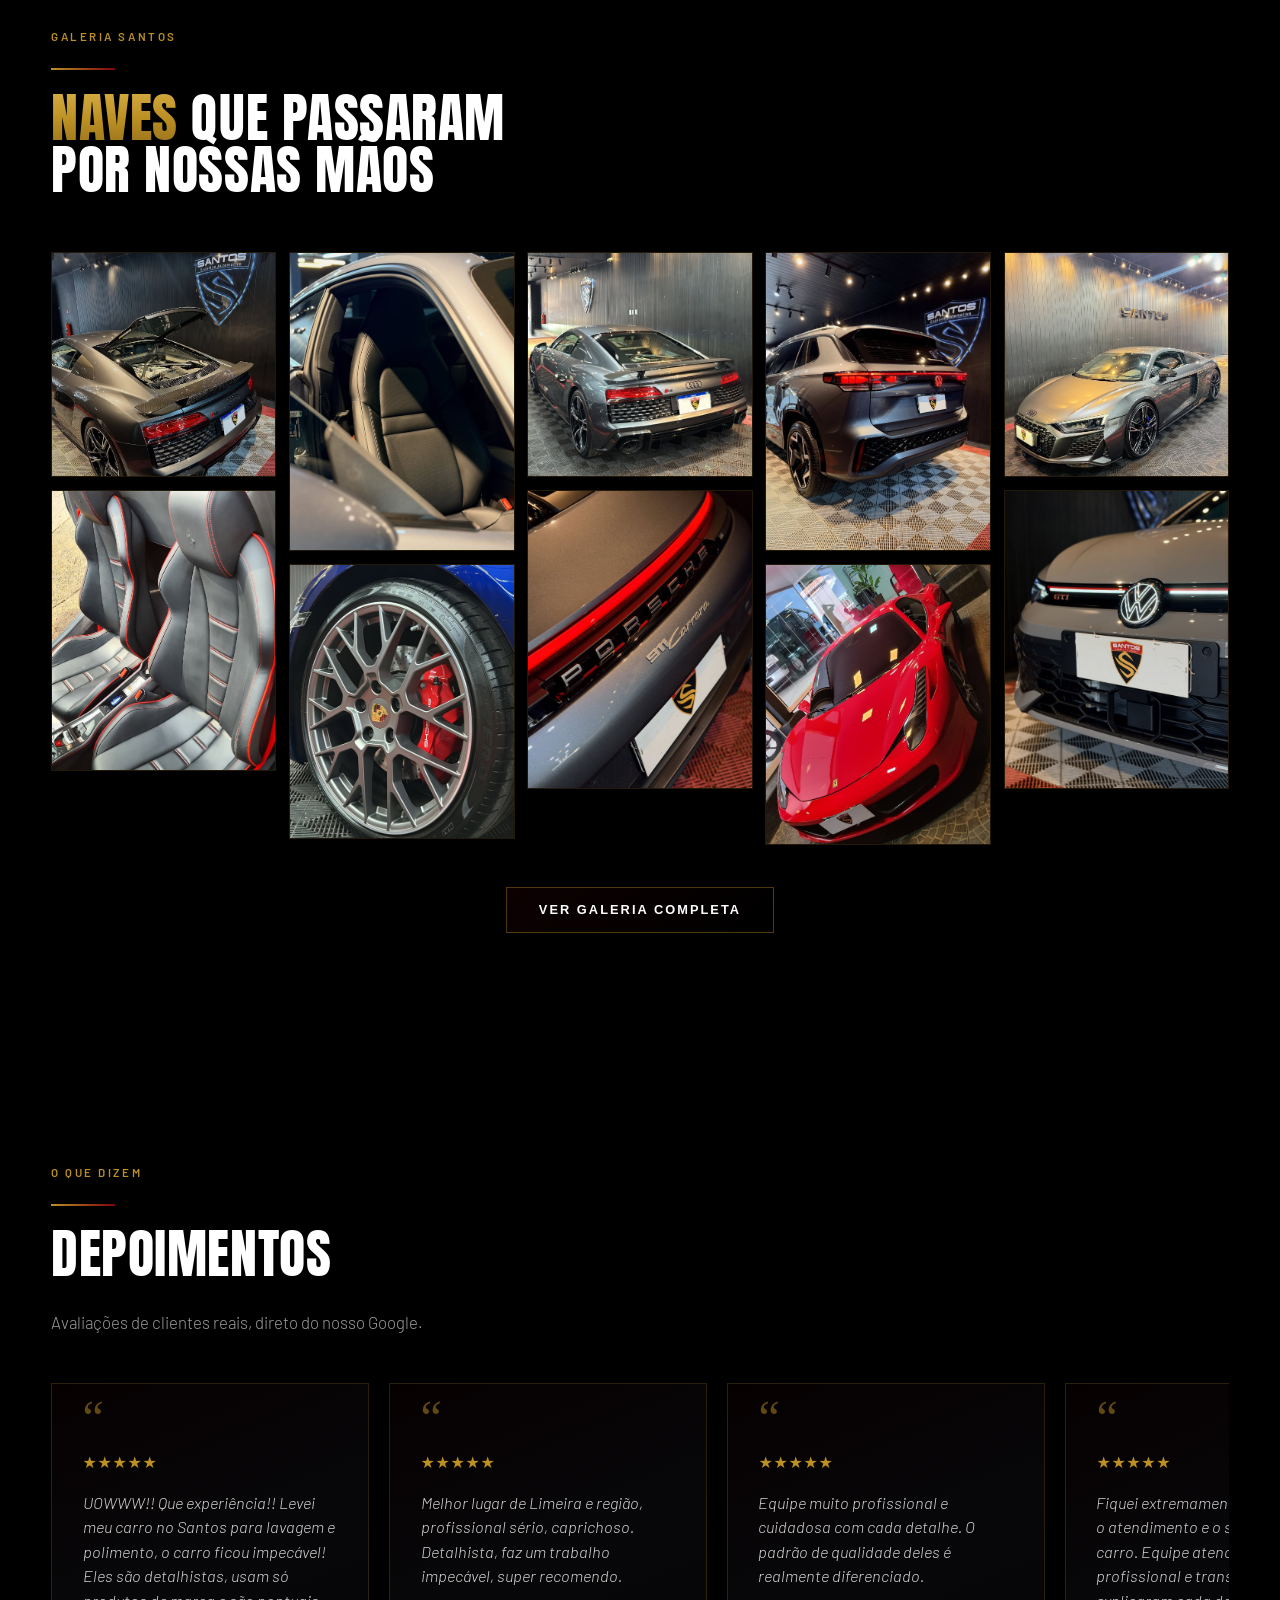
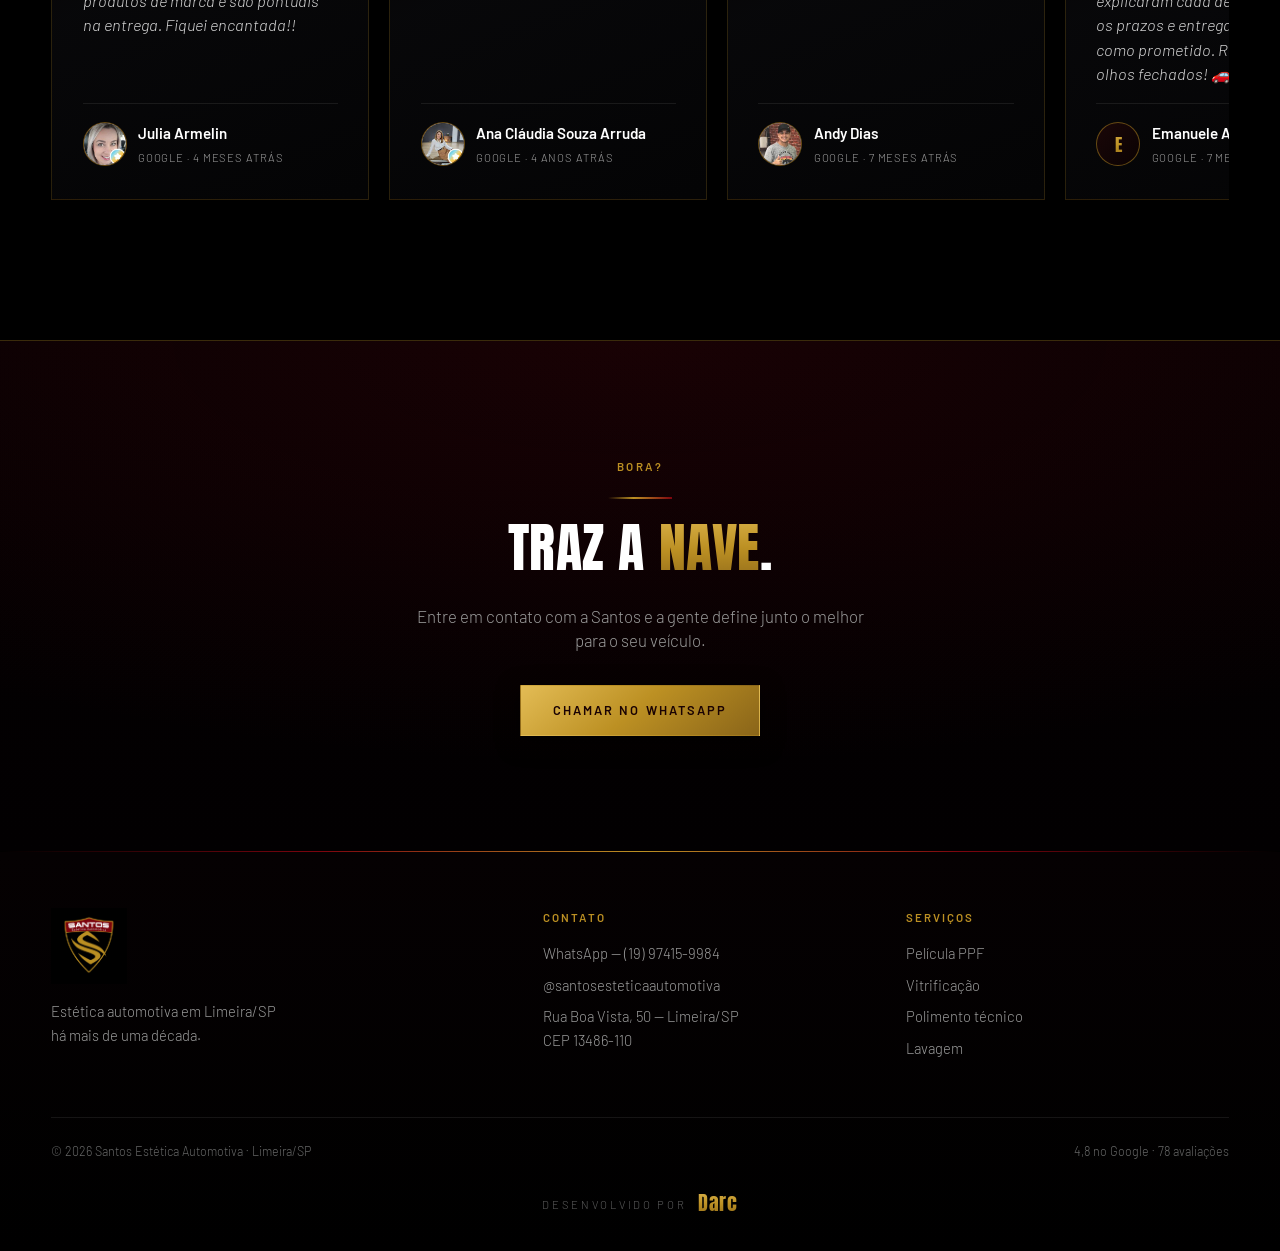
==== commit f6cb3cb6: "Reformula o site: hero, serviços, vídeos, depoimentos e galeria - Hero com foto da fachada de fundo " ====
--- a/site/index.html
+++ b/site/index.html
@@ -4,7 +4,7 @@
 <meta charset="utf-8">
 <meta name="viewport" content="width=device-width, initial-scale=1">
 <title>Santos Estética Automotiva — PPF, Vitrificação e Polimento em Limeira/SP</title>
-<meta name="description" content="Estética automotiva em Limeira/SP há mais de 10 anos. PPF, vitrificação com coating Kisho SI-701 e polimento técnico. Mais de mil carros cuidados. 4,8 no Google, 78 avaliações.">
+<meta name="description" content="Estética automotiva em Limeira/SP há mais de uma década. PPF, vitrificação com coating Kisho SI-701 e polimento técnico. Mais de mil carros cuidados. 4,8 no Google, 78 avaliações.">
 <link rel="preconnect" href="https://fonts.googleapis.com">
 <link rel="preconnect" href="https://fonts.gstatic.com" crossorigin>
 <link href="https://fonts.googleapis.com/css2?family=Anton&family=Barlow:wght@300;400;500;600&display=swap" rel="stylesheet">
@@ -63,7 +63,9 @@
   }
   .fio.center{margin-inline:auto;background:linear-gradient(90deg,transparent,var(--dourado) 40%,var(--vinho) 100%)}
   .ouro{color:var(--dourado)}
-  .sub{font-size:1.05rem;color:var(--cinza);max-width:52ch}
+  .sub{font-size:1.05rem;line-height:1.45;color:var(--cinza);max-width:52ch}
+  /* afasta a descrição do título (o titulão tem acento/descida que encostava) */
+  h2 + .sub{margin-top:1.9rem}
   .rotulo{
     font-family:var(--corpo);font-weight:600;font-size:.72rem;
     letter-spacing:.22em;text-transform:uppercase;color:var(--dourado);
@@ -117,44 +119,51 @@
 
   /* ---------- hero ---------- */
   .hero{
-    min-height:100svh;display:grid;align-items:center;
-    grid-template-columns:1.1fr .9fr;gap:clamp(2rem,5vw,5rem);
+    position:relative;min-height:100svh;
+    display:flex;align-items:center;
     padding:7rem 0 4rem;
-  }
+    background:url('assets/fachada.jpg') no-repeat;
+    background-size:cover;
+    background-position:center 42%;
+    overflow:hidden;
+  }
+  /* degradê horizontal: forte na esquerda (texto), suave na direita (imagem) */
+  .hero::before{
+    content:'';position:absolute;inset:0;z-index:1;pointer-events:none;
+    background:
+      linear-gradient(90deg,
+        rgba(3,1,1,.96) 0%,
+        rgba(3,1,1,.9) 28%,
+        rgba(5,1,2,.62) 52%,
+        rgba(5,1,2,.24) 74%,
+        rgba(5,1,2,.04) 100%),
+      linear-gradient(180deg,
+        rgba(3,1,1,.5) 0%, transparent 24%,
+        transparent 66%, rgba(3,1,1,.7) 100%);
+  }
+  .hero-inner{position:relative;z-index:2;width:min(1200px,92vw);margin-inline:auto}
+  .hero-txt{max-width:600px}
+  .hero-txt h1{font-size:clamp(1.9rem,4.4vw,3.3rem);margin:.1rem 0}
   .hero-txt h1 span{display:block}
-  .hero-txt .sub{margin-bottom:2rem}
+  .hero-txt .sub{margin-bottom:1.8rem;color:#dcd8d2}
   .hero-cta{display:flex;gap:1rem;flex-wrap:wrap}
-  .hero-img{position:relative;justify-self:end;width:100%;max-width:440px}
-  .hero-img::before{
-    /* brasa por trás da foto — dá profundidade em vez de recorte chapado */
-    content:'';position:absolute;inset:-14% -8%;z-index:0;
-    background:radial-gradient(closest-side,var(--vinho-brasa),transparent 72%);
-    filter:blur(28px);pointer-events:none;
-  }
-  .hero-img img{
-    position:relative;z-index:1;
-    width:100%;aspect-ratio:9/16;object-fit:cover;
-    border:1px solid rgba(188,144,35,.32);
-    box-shadow:0 30px 70px rgba(0,0,0,.85),0 0 50px rgba(125,4,14,.12);
-  }
-  .hero-img::after{
-    content:'';position:absolute;inset:0;z-index:2;
-    background:linear-gradient(to top,rgba(6,2,2,.85),rgba(125,4,14,.05) 40%,transparent 62%);
-    pointer-events:none;
-  }
   .selo{
-    position:absolute;left:-18px;bottom:26px;z-index:3;
-    background:linear-gradient(135deg,#0e0203,#030001);
+    display:inline-flex;align-items:center;gap:.7rem;margin-top:2rem;
+    background:linear-gradient(135deg,rgba(14,2,3,.82),rgba(3,0,1,.62));
     border-left:3px solid var(--dourado);
-    padding:.75rem 1.25rem;
-    box-shadow:0 14px 40px rgba(0,0,0,.7);
-  }
-  .selo b{font-family:var(--display);font-size:1.5rem;display:block;line-height:1}
-  .selo small{font-size:.66rem;letter-spacing:.16em;text-transform:uppercase;color:var(--cinza)}
+    padding:.55rem 1.1rem;
+    backdrop-filter:blur(4px);
+    box-shadow:0 14px 40px rgba(0,0,0,.5);
+  }
+  .selo b{font-family:var(--display);font-size:1.5rem;line-height:1}
+  .selo small{font-size:.66rem;letter-spacing:.14em;text-transform:uppercase;color:var(--cinza)}
   @media(max-width:900px){
-    .hero{grid-template-columns:1fr;padding-top:6rem;text-align:left}
-    .hero-img{justify-self:start;max-width:340px}
-    .selo{left:auto;right:-10px}
+    .hero{padding-top:6rem;background-position:66% center}
+    /* na tela estreita o texto passa por cima da imagem — escurece tudo pra leitura */
+    .hero::before{
+      background:linear-gradient(180deg,rgba(3,1,1,.86),rgba(3,1,1,.62) 46%,rgba(3,1,1,.88));
+    }
+    .hero-txt{max-width:100%}
   }
 
   /* ---------- prova ---------- */
@@ -241,7 +250,7 @@
     content:'';position:absolute;inset:0;pointer-events:none;
     background:linear-gradient(to top,rgba(5,1,2,.7),transparent 52%);
   }
-  .destaque img{
+  .destaque img,.destaque video{
     position:relative;
     aspect-ratio:9/16;object-fit:cover;max-height:600px;width:100%;
     border:1px solid rgba(188,144,35,.3);
@@ -259,17 +268,80 @@
   }
 
   /* ---------- galeria ---------- */
-  .galeria{display:grid;grid-template-columns:repeat(auto-fit,minmax(220px,1fr));gap:1rem}
-  .galeria figure{position:relative;overflow:hidden}
-  .galeria img{aspect-ratio:9/16;object-fit:cover;transition:transform .5s;filter:grayscale(.2)}
-  .galeria figure:hover img{transform:scale(1.05);filter:grayscale(0)}
-  .galeria figure{border:1px solid rgba(188,144,35,.18)}
-  .galeria figcaption{
-    position:absolute;left:0;bottom:0;right:0;padding:1rem;
-    background:linear-gradient(to top,rgba(4,1,2,.96),rgba(125,4,14,.10) 58%,transparent);
-    font-size:.74rem;letter-spacing:.12em;text-transform:uppercase;font-weight:600;
-  }
-
+  /* masonry orgânico — fotos com alturas naturais, deslocadas */
+  .galeria{columns:5;column-gap:.8rem}
+  .galeria figure{
+    break-inside:avoid;margin:0 0 .8rem;
+    position:relative;overflow:hidden;
+    border:1px solid rgba(188,144,35,.18);
+  }
+  .galeria img{width:100%;height:auto;display:block;transition:transform .5s}
+  .galeria figure:hover img{transform:scale(1.04)}
+  @media(max-width:1100px){.galeria{columns:4}}
+  @media(max-width:820px){.galeria{columns:3}}
+  @media(max-width:560px){.galeria{columns:2}}
+
+  .galeria-acao{text-align:center;margin-top:2.6rem}
+  .galeria-modal{
+    position:fixed;inset:0;z-index:200;display:none;
+    background:rgba(3,1,1,.975);
+    overflow-y:auto;padding:clamp(3.5rem,7vw,5.5rem) 0 3rem;
+  }
+  .galeria-modal.aberto{display:block}
+  .galeria-modal-inner{width:min(1200px,92vw);margin-inline:auto}
+  .cabeca-modal{text-align:center;margin-bottom:2.2rem}
+  .galeria-fechar{
+    position:fixed;top:1rem;right:1.25rem;z-index:210;
+    width:48px;height:48px;border-radius:50%;cursor:pointer;
+    background:linear-gradient(135deg,rgba(14,2,3,.92),rgba(3,0,1,.85));
+    border:1px solid rgba(188,144,35,.5);color:var(--dourado-claro);
+    font-size:1.7rem;line-height:1;display:grid;place-items:center;
+    transition:border-color .2s,transform .2s;
+  }
+  .galeria-fechar:hover{border-color:var(--dourado);transform:scale(1.07)}
+
+  /* ---------- depoimentos ---------- */
+  .depo{padding-block:clamp(4rem,9vw,7.5rem)}
+  .depo .cabeca{margin-bottom:0}
+  .depo-track{
+    display:flex;gap:1.25rem;overflow-x:auto;overscroll-behavior-x:contain;
+    scroll-snap-type:x mandatory;scroll-behavior:smooth;
+    margin-top:2.4rem;padding:.6rem 0 1.6rem;
+    scrollbar-width:none;cursor:grab;
+    -webkit-user-select:none;user-select:none;
+  }
+  .depo-track.arrastando{cursor:grabbing;scroll-behavior:auto;scroll-snap-type:none}
+  .depo-track::-webkit-scrollbar{display:none}
+  .depo-card{
+    scroll-snap-align:start;flex:0 0 max(260px,27%);
+    display:flex;flex-direction:column;gap:1rem;min-height:250px;
+    padding:2rem 1.9rem;
+    background:linear-gradient(158deg,rgba(125,4,14,.05) 0%,rgba(8,8,10,.94) 44%,rgba(4,4,5,.97) 100%);
+    border:1px solid rgba(188,144,35,.2);
+    transition:border-color .3s,transform .3s,box-shadow .3s;
+  }
+  .depo-card:hover{
+    border-color:rgba(188,144,35,.45);transform:translateY(-3px);
+    box-shadow:0 18px 44px rgba(0,0,0,.7),0 0 22px rgba(125,4,14,.1);
+  }
+  .depo-aspas{font-family:Georgia,'Times New Roman',serif;font-size:3rem;line-height:.1;height:1.1rem;color:rgba(188,144,35,.5)}
+  .depo-estrelas{display:flex;gap:.12rem;color:var(--dourado);font-size:1rem;letter-spacing:.04em}
+  .depo-estrelas .off{color:rgba(255,255,255,.18)}
+  .depo-texto{font-size:1.02rem;line-height:1.5;color:#d4d4d4;font-style:italic;flex:1}
+  .depo-rodape{margin-top:auto;padding-top:1.1rem;border-top:1px solid rgba(255,255,255,.08);display:flex;align-items:center;gap:.7rem}
+  .depo-avatar{
+    width:44px;height:44px;border-radius:50%;flex-shrink:0;overflow:hidden;position:relative;
+    border:1px solid rgba(188,144,35,.5);background:linear-gradient(135deg,#1a0708,#0a0203);
+  }
+  .depo-avatar img{width:100%;height:100%;object-fit:cover;display:block}
+  .depo-avatar.mono::after,.depo-avatar.semfoto::after{
+    content:attr(data-ini);position:absolute;inset:0;display:grid;place-items:center;
+    font-family:var(--display);font-size:1.15rem;line-height:1;
+    background:linear-gradient(178deg,var(--dourado-claro),var(--dourado) 55%,var(--dourado-escuro));
+    -webkit-background-clip:text;background-clip:text;color:transparent;-webkit-text-fill-color:transparent;
+  }
+  .depo-nome{font-weight:600;color:#fff;font-size:.95rem}
+  .depo-meta{font-size:.7rem;letter-spacing:.08em;text-transform:uppercase;color:var(--cinza);margin-top:.2rem}
   /* ---------- fechamento ---------- */
   .fechar{
     position:relative;text-align:center;
@@ -279,7 +351,7 @@
     border-top:1px solid rgba(188,144,35,.3);
   }
   .fechar h2{margin-bottom:1.2rem}
-  .fechar .sub{margin:0 auto 2rem}
+  .fechar .sub{margin:1.9rem auto 2rem}
 
   /* ---------- rodapé ---------- */
   footer{
@@ -297,6 +369,16 @@
     margin-top:3rem;padding-top:1.5rem;border-top:1px solid rgba(255,255,255,.08);
     font-size:.78rem;color:#666;display:flex;justify-content:space-between;gap:1rem;flex-wrap:wrap;
   }
+  .assinatura{
+    text-align:center;margin-top:1.6rem;
+    font-size:.7rem;letter-spacing:.24em;text-transform:uppercase;color:#5c5c5c;
+  }
+  .assinatura b{
+    font-family:var(--display);font-weight:400;text-transform:none;
+    font-size:1.25rem;letter-spacing:.03em;margin-left:.45rem;vertical-align:-2px;
+    background:linear-gradient(178deg,var(--dourado-claro),var(--dourado) 55%,var(--dourado-escuro));
+    -webkit-background-clip:text;background-clip:text;color:transparent;-webkit-text-fill-color:transparent;
+  }
   @media(max-width:760px){.rodape{grid-template-columns:1fr}}
 
   .pendente{
@@ -326,44 +408,40 @@
     <a href="#servicos">Serviços</a>
     <a href="#ppf">PPF</a>
     <a href="#vitrificacao">Vitrificação</a>
-    <a href="#casa">A casa</a>
+    <a href="#casa">A Santos</a>
     <a href="#contato" class="ouro">Contato</a>
   </nav>
 </header>
 
-<main class="wrap">
-
-  <!-- ============ HERO ============ -->
-  <section class="hero">
+<!-- ============ HERO ============ -->
+<section class="hero">
+  <div class="hero-inner">
     <div class="hero-txt">
-      <p class="rotulo">Limeira / SP &middot; há mais de 10 anos</p>
+      <p class="rotulo">Limeira / SP &middot; since 2012</p>
       <div class="fio"></div>
-      <h1><span>Dez anos</span><span>cuidando das</span><span class="ouro-grad">naves de Limeira.</span></h1>
+      <h1><span>Há mais de uma década</span><span>cuidando das naves</span><span class="ouro-grad">de Limeira e região.</span></h1>
       <div class="fio"></div>
       <p class="sub">
-        PPF, vitrificação e polimento técnico. Mais de mil carros passaram
-        por aqui — do Tiguan à Porsche. O padrão é o mesmo nos dois.
+        Da lavagem ao PPF. Polimento, vitrificação e proteção de bancos —
+        o carro entra e sai no padrão Santos. 🛡️
       </p>
       <div class="hero-cta">
-        <a href="#contato" class="btn cheio">Chamar no WhatsApp</a>
+        <a href="https://wa.me/5519974159984?text=Ol%C3%A1!%20Vim%20pelo%20site%20da%20Santos%20e%20quero%20um%20or%C3%A7amento." target="_blank" rel="noopener" class="btn cheio">Chamar no WhatsApp</a>
         <a href="#servicos" class="btn">Ver serviços</a>
       </div>
-    </div>
-    <div class="hero-img">
-      <img src="assets/hero-mercedes.jpg" alt="Capô preto espelhado após vitrificação, refletindo o letreiro Santos da oficina">
       <div class="selo">
         <b class="ouro-grad">4,8</b>
         <small>78 avaliações no Google</small>
       </div>
     </div>
-  </section>
-</main>
+  </div>
+</section>
 
 <!-- ============ PROVA ============ -->
 <div class="prova">
   <div class="wrap">
     <div class="prova-grid">
-      <div class="prova-item"><b>10+</b><span>Anos em Limeira</span></div>
+      <div class="prova-item"><b>14</b><span>Anos em Limeira</span></div>
       <div class="prova-item"><b>1.000+</b><span>Carros cuidados</span></div>
       <div class="prova-item"><b>4,8</b><span>No Google · 78 avaliações</span></div>
     </div>
@@ -378,41 +456,43 @@
       <p class="rotulo">O que fazemos</p>
       <div class="fio"></div>
       <h2>Serviços</h2>
-      <p class="sub">Da lavagem que traz você aqui ao PPF que fica anos no carro.</p>
+      <p class="sub">Da lavagem ao PPF, cada serviço com processo próprio e padrão de acabamento definido.</p>
     </div>
 
     <div class="servicos">
       <article class="servico">
         <div class="num">01</div>
-        <h3>Película PPF</h3>
-        <p>Filme transparente por cima da pintura de fábrica. A pedra de estrada e o inseto batem no filme — não no capô. Frontal ou carro completo.</p>
-        <span class="tag">Frontal · Completo</span>
+        <h3>Lavagem completa</h3>
+        <p>Pré-lavagem para remover a sujeira pesada sem atritar o verniz, descontaminação da pintura, limpeza de rodas e caixas de roda, e secagem controlada. Da lavagem básica ao detalhamento premium.</p>
+        <span class="tag">Básica · Premium</span>
       </article>
       <article class="servico">
         <div class="num">02</div>
-        <h3>Vitrificação</h3>
-        <p>Coating cerâmico Kisho SI-701. Realça a cor da pintura e traz o efeito espelhado — aquele que devolve o reflexo inteiro.</p>
-        <span class="tag">Kisho SI-701</span>
+        <h3>Polimento técnico</h3>
+        <p>Correção da pintura com politriz e leitura sob iluminação técnica. Removemos riscos superficiais, hologramas e oxidação até recuperar a nitidez do verniz. É a base de qualquer proteção: vitrificação e PPF assentam melhor sobre pintura corrigida.</p>
       </article>
       <article class="servico">
         <div class="num">03</div>
-        <h3>Polimento técnico</h3>
-        <p>Correção da pintura antes de qualquer proteção. É o passo que ninguém vê e que decide o resultado de todos os outros.</p>
+        <h3>Bancos</h3>
+        <p>Higienização profunda do couro para remover a sujeira impregnada, seguida de hidratação e proteção. Recupera a maciez e reduz o ressecamento e as trincas do uso diário.</p>
       </article>
       <article class="servico">
         <div class="num">04</div>
-        <h3>Lavagem</h3>
-        <p>Da básica à premium. É por onde a maioria conhece a casa — e por onde dá pra ver o cuidado antes de fechar qualquer coisa maior.</p>
+        <h3>Vitrificação</h3>
+        <p>Coating cerâmico japonês Kisho SI-701. Sela a pintura, intensifica a cor e cria o efeito espelhado. A camada hidrofóbica repele água e sujeira e facilita a manutenção. Não é cera: adere ao verniz e dura muito além de uma lavagem.</p>
+        <span class="tag">Kisho SI-701</span>
       </article>
       <article class="servico">
         <div class="num">05</div>
-        <h3>Bancos</h3>
-        <p>Hidratação e proteção de couro. O interior envelhece junto com a pintura, e quase sempre é esquecido.</p>
+        <h3>Película PPF</h3>
+        <p>Filme de poliuretano aplicado sobre a pintura original. Absorve o impacto de pedras, insetos e micro-riscos que chegariam ao verniz. Aplicação frontal ou no carro completo, com recorte ajustado a cada peça.</p>
+        <span class="tag">Frontal · Completo</span>
       </article>
       <article class="servico">
         <div class="num">06</div>
-        <h3>Reparos e repintura</h3>
-        <p>Profissional dedicado só pra isso na equipe. O que não dá pra corrigir no polimento, resolve aqui.</p>
+        <h3>Reparos e pintura</h3>
+        <p>Reparos de pintura e repintura com profissional dedicado na equipe. Também fazemos personalização: pintura de pinças de freio, rodas e detalhes sob medida.</p>
+        <span class="tag">Pintura · Personalização</span>
       </article>
     </div>
   </section>
@@ -423,7 +503,7 @@
       <div>
         <p class="rotulo">Proteção de pintura</p>
         <div class="fio"></div>
-        <h2>A pedra bate<br>no <span class="ouro-grad">filme</span>.</h2>
+        <h2>Aplicação de <span class="ouro-grad">PPF</span>.</h2>
         <p class="sub">
           O PPF é uma película transparente aplicada sobre a pintura original.
           Ela leva o impacto que iria pro capô: pedrisco de estrada, inseto,
@@ -433,31 +513,35 @@
           <li>Frontal — capô, para-choque e a parte que come estrada</li>
           <li>Completo — o carro inteiro sob filme</li>
           <li>Manutenção de PPF já aplicado</li>
-          <li>Película: <span class="pendente">marca a confirmar</span></li>
         </ul>
       </div>
-      <img src="assets/ppf.jpg" alt="Aplicação de película PPF sendo assentada sobre a frente de um carro prata">
+      <video src="assets/ppf-video.mp4" poster="assets/ppf-poster.jpg"
+             autoplay muted loop playsinline preload="metadata"
+             aria-label="Aplicação de película PPF na frente de um carro"></video>
     </div>
   </section>
 
   <!-- ============ VITRIFICAÇÃO ============ -->
   <section id="vitrificacao">
     <div class="destaque">
-      <img src="assets/vitrificacao.jpg" alt="Aplicação de coating com aplicador de microfibra sobre capô escuro, com o letreiro Santos refletido no vidro ao fundo">
+      <video src="assets/vitrificacao-video.mp4" poster="assets/vitrificacao-poster.jpg"
+             autoplay muted loop playsinline preload="metadata"
+             aria-label="Aplicação de vitrificação sobre a pintura de um carro na Santos"></video>
       <div>
-        <p class="rotulo">Coating cerâmico</p>
+        <p class="rotulo">Proteção e brilho</p>
         <div class="fio"></div>
-        <h2>Kisho <span class="ouro-grad">SI-701</span>.</h2>
+        <h2><span class="ouro-grad">Vitrificação</span> de pintura.</h2>
         <p class="sub">
-          Coating cerâmico japonês. Não é cera, não sai na primeira lavagem.
-          Sela a pintura, realça a cor e deixa o reflexo que você vê na foto
-          aí do lado — sem filtro, sem retoque.
+          Uma camada protetora aplicada sobre a pintura para selar e preservar
+          o acabamento. Intensifica a cor, cria o efeito espelhado e forma uma
+          superfície hidrofóbica que repele água e sujeira — a manutenção fica
+          mais simples e a pintura, protegida por muito mais tempo.
         </p>
         <ul class="lista">
-          <li>Realça a cor da pintura</li>
+          <li>Realça a cor e aprofunda o brilho</li>
           <li>Efeito espelhado no acabamento</li>
-          <li>Coating cerâmico japonês — não é cera</li>
-          <li>Duração e manutenção: <span class="pendente">a confirmar</span></li>
+          <li>Superfície hidrofóbica — repele água e sujeira</li>
+          <li>Durabilidade de 1, 3 ou 5 anos</li>
         </ul>
       </div>
     </div>
@@ -467,19 +551,19 @@
   <section id="casa">
     <div class="destaque">
       <div>
-        <p class="rotulo">A casa</p>
+        <p class="rotulo">A Santos</p>
         <div class="fio"></div>
-        <h2>Uma das primeiras<br>de <span class="ouro-grad">Limeira</span>.</h2>
+        <h2>Um especialista<br>para <span class="ouro-grad">cada processo</span>.</h2>
         <p class="sub">
-          Mais de dez anos em Limeira e mais de mil carros. Não é a casa
-          que abriu ano passado surfando a onda do PPF — é onde a cidade
-          traz carro desde antes disso virar moda.
+          Cada serviço fica na mão de quem é especializado nele — do polimento
+          à proteção de pintura. Mais de uma década de experiência sustentando
+          um compromisso que não muda: entregar cada carro no padrão, do começo
+          ao fim.
         </p>
         <ul class="lista">
-          <li>Cinco pessoas na operação</li>
-          <li>Dois dedicados só ao polimento</li>
-          <li>Um profissional só pra reparo e repintura</li>
-          <li>4,8 no Google, com 78 avaliações de gente de Limeira</li>
+          <li>Equipe especializada para cada processo</li>
+          <li>Polimento, PPF, vitrificação, lavagem e reparos no mesmo lugar</li>
+          <li>Mais de uma década de experiência em Limeira</li>
         </ul>
       </div>
       <img src="assets/oficina.jpg" alt="Equipe da Santos trabalhando na oficina">
@@ -489,31 +573,244 @@
   <!-- ============ GALERIA ============ -->
   <section id="galeria">
     <div class="cabeca">
-      <p class="rotulo">Trabalho</p>
+      <p class="rotulo">Galeria Santos</p>
       <div class="fio"></div>
-      <h2>Passou por aqui</h2>
+      <h2><span class="ouro-grad">Naves</span> que passaram por nossas mãos</h2>
     </div>
     <div class="galeria">
-      <figure>
-        <img src="assets/hero-mercedes.jpg" alt="Capô preto espelhado refletindo o letreiro da oficina">
-        <figcaption>Mercedes · vitrificação</figcaption>
-      </figure>
-      <figure>
-        <img src="assets/ppf.jpg" alt="Película PPF sendo aplicada">
-        <figcaption>PPF · aplicação</figcaption>
-      </figure>
-      <figure>
-        <img src="assets/vitrificacao.jpg" alt="Aplicação de coating no capô, com o letreiro Santos refletido no vidro">
-        <figcaption>Vitrificação · aplicação</figcaption>
-      </figure>
-      <figure>
-        <img src="assets/oficina.jpg" alt="Profissional da Santos trabalhando na pintura de um carro">
-        <figcaption>A casa · Limeira</figcaption>
-      </figure>
+      <figure><img src="assets/galeria/foto-01.jpg" alt="Trabalho finalizado na Santos"></figure>
+      <figure><img src="assets/galeria/foto-07.jpg" alt=""></figure>
+      <figure><img src="assets/galeria/foto-12.jpg" alt=""></figure>
+      <figure><img src="assets/galeria/foto-20.jpg" alt=""></figure>
+      <figure><img src="assets/galeria/foto-03.jpg" alt=""></figure>
+      <figure><img src="assets/galeria/foto-15.jpg" alt=""></figure>
+      <figure><img src="assets/galeria/foto-24.jpg" alt=""></figure>
+      <figure><img src="assets/galeria/foto-09.jpg" alt=""></figure>
+      <figure><img src="assets/galeria/foto-05.jpg" alt=""></figure>
+      <figure><img src="assets/galeria/foto-22.jpg" alt=""></figure>
+    </div>
+    <div class="galeria-acao">
+      <button class="btn" id="verGaleria" type="button">Ver galeria completa</button>
+    </div>
+
+    <div class="galeria-modal" id="galeriaModal" aria-hidden="true" role="dialog" aria-label="Galeria completa">
+      <button class="galeria-fechar" id="fecharGaleria" type="button" aria-label="Fechar galeria">&times;</button>
+      <div class="galeria-modal-inner">
+        <div class="cabeca-modal">
+          <p class="rotulo">Galeria Santos</p>
+          <div class="fio center"></div>
+          <h2>Galeria <span class="ouro-grad">completa</span></h2>
+        </div>
+        <div class="galeria">
+          <figure><img src="assets/galeria/foto-01.jpg" loading="lazy" alt=""></figure>
+          <figure><img src="assets/galeria/foto-02.jpg" loading="lazy" alt=""></figure>
+          <figure><img src="assets/galeria/foto-03.jpg" loading="lazy" alt=""></figure>
+          <figure><img src="assets/galeria/foto-04.jpg" loading="lazy" alt=""></figure>
+          <figure><img src="assets/galeria/foto-05.jpg" loading="lazy" alt=""></figure>
+          <figure><img src="assets/galeria/foto-06.jpg" loading="lazy" alt=""></figure>
+          <figure><img src="assets/galeria/foto-07.jpg" loading="lazy" alt=""></figure>
+          <figure><img src="assets/galeria/foto-08.jpg" loading="lazy" alt=""></figure>
+          <figure><img src="assets/galeria/foto-09.jpg" loading="lazy" alt=""></figure>
+          <figure><img src="assets/galeria/foto-10.jpg" loading="lazy" alt=""></figure>
+          <figure><img src="assets/galeria/foto-11.jpg" loading="lazy" alt=""></figure>
+          <figure><img src="assets/galeria/foto-12.jpg" loading="lazy" alt=""></figure>
+          <figure><img src="assets/galeria/foto-13.jpg" loading="lazy" alt=""></figure>
+          <figure><img src="assets/galeria/foto-14.jpg" loading="lazy" alt=""></figure>
+          <figure><img src="assets/galeria/foto-15.jpg" loading="lazy" alt=""></figure>
+          <figure><img src="assets/galeria/foto-16.jpg" loading="lazy" alt=""></figure>
+          <figure><img src="assets/galeria/foto-17.jpg" loading="lazy" alt=""></figure>
+          <figure><img src="assets/galeria/foto-18.jpg" loading="lazy" alt=""></figure>
+          <figure><img src="assets/galeria/foto-19.jpg" loading="lazy" alt=""></figure>
+          <figure><img src="assets/galeria/foto-20.jpg" loading="lazy" alt=""></figure>
+          <figure><img src="assets/galeria/foto-21.jpg" loading="lazy" alt=""></figure>
+          <figure><img src="assets/galeria/foto-22.jpg" loading="lazy" alt=""></figure>
+          <figure><img src="assets/galeria/foto-23.jpg" loading="lazy" alt=""></figure>
+          <figure><img src="assets/galeria/foto-24.jpg" loading="lazy" alt=""></figure>
+          <figure><img src="assets/galeria/foto-25.jpg" loading="lazy" alt=""></figure>
+          <figure><img src="assets/galeria/foto-26.jpg" loading="lazy" alt=""></figure>
+          <figure><img src="assets/galeria/foto-27.jpg" loading="lazy" alt=""></figure>
+        </div>
+      </div>
     </div>
   </section>
 
 </main>
+
+<!-- ============ DEPOIMENTOS ============ -->
+<section class="depo" id="depoimentos">
+  <div class="wrap">
+    <div class="cabeca">
+      <p class="rotulo">O que dizem</p>
+      <div class="fio"></div>
+      <h2>Depoimentos</h2>
+      <p class="sub">Avaliações de clientes reais, direto do nosso Google.</p>
+    </div>
+    <div class="depo-track" id="depoTrack">
+
+      <article class="depo-card">
+        <span class="depo-aspas" aria-hidden="true">&ldquo;</span>
+        <div class="depo-estrelas" aria-label="5 de 5 estrelas">★★★★★</div>
+        <p class="depo-texto">UOWWW!! Que experiência!! Levei meu carro no Santos para lavagem e polimento, o carro ficou impecável! Eles são detalhistas, usam só produtos de marca e são pontuais na entrega. Fiquei encantada!!</p>
+        <div class="depo-rodape">
+          <span class="depo-avatar" data-ini="J">
+            <img src="assets/depoimentos/julia-armelin.jpg" alt="Julia Armelin" onerror="this.closest('.depo-avatar').classList.add('semfoto');this.remove()">
+          </span>
+          <div>
+            <div class="depo-nome">Julia Armelin</div>
+            <div class="depo-meta">Google &middot; 4 meses atrás</div>
+          </div>
+        </div>
+      </article>
+
+      <article class="depo-card">
+        <span class="depo-aspas" aria-hidden="true">&ldquo;</span>
+        <div class="depo-estrelas" aria-label="5 de 5 estrelas">★★★★★</div>
+        <p class="depo-texto">Melhor lugar de Limeira e região, profissional sério, caprichoso. Detalhista, faz um trabalho impecável, super recomendo.</p>
+        <div class="depo-rodape">
+          <span class="depo-avatar" data-ini="A">
+            <img src="assets/depoimentos/ana-claudia.jpg" alt="Ana Cláudia Souza Arruda" onerror="this.closest('.depo-avatar').classList.add('semfoto');this.remove()">
+          </span>
+          <div>
+            <div class="depo-nome">Ana Cláudia Souza Arruda</div>
+            <div class="depo-meta">Google &middot; 4 anos atrás</div>
+          </div>
+        </div>
+      </article>
+
+      <article class="depo-card">
+        <span class="depo-aspas" aria-hidden="true">&ldquo;</span>
+        <div class="depo-estrelas" aria-label="5 de 5 estrelas">★★★★★</div>
+        <p class="depo-texto">Equipe muito profissional e cuidadosa com cada detalhe. O padrão de qualidade deles é realmente diferenciado.</p>
+        <div class="depo-rodape">
+          <span class="depo-avatar" data-ini="A">
+            <img src="assets/depoimentos/andy-dias.jpg" alt="Andy Dias" onerror="this.closest('.depo-avatar').classList.add('semfoto');this.remove()">
+          </span>
+          <div>
+            <div class="depo-nome">Andy Dias</div>
+            <div class="depo-meta">Google &middot; 7 meses atrás</div>
+          </div>
+        </div>
+      </article>
+
+      <article class="depo-card">
+        <span class="depo-aspas" aria-hidden="true">&ldquo;</span>
+        <div class="depo-estrelas" aria-label="5 de 5 estrelas">★★★★★</div>
+        <p class="depo-texto">Fiquei extremamente satisfeita com o atendimento e o serviço no meu carro. Equipe atenciosa, profissional e transparente — explicaram cada detalhe, cumpriram os prazos e entregaram exatamente como prometido. Recomendo de olhos fechados! 🚗💙</p>
+        <div class="depo-rodape">
+          <span class="depo-avatar mono" data-ini="E" aria-hidden="true"></span>
+          <div>
+            <div class="depo-nome">Emanuele Arruda</div>
+            <div class="depo-meta">Google &middot; 7 meses atrás</div>
+          </div>
+        </div>
+      </article>
+
+      <article class="depo-card">
+        <span class="depo-aspas" aria-hidden="true">&ldquo;</span>
+        <div class="depo-estrelas" aria-label="5 de 5 estrelas">★★★★★</div>
+        <p class="depo-texto">Já acompanho o trabalho deste pessoal há algum tempo. Eles têm foco nos detalhes e isso faz toda a diferença!</p>
+        <div class="depo-rodape">
+          <span class="depo-avatar" data-ini="A">
+            <img src="assets/depoimentos/agnaldo-scotton.jpg" alt="Agnaldo Scotton" onerror="this.closest('.depo-avatar').classList.add('semfoto');this.remove()">
+          </span>
+          <div>
+            <div class="depo-nome">Agnaldo Scotton</div>
+            <div class="depo-meta">Google &middot; 5 anos atrás</div>
+          </div>
+        </div>
+      </article>
+
+      <article class="depo-card">
+        <span class="depo-aspas" aria-hidden="true">&ldquo;</span>
+        <div class="depo-estrelas" aria-label="5 de 5 estrelas">★★★★★</div>
+        <p class="depo-texto">Top serviço. Equipe de confiança e muita qualidade. Super recomendo. Parabéns a toda equipe!</p>
+        <div class="depo-rodape">
+          <span class="depo-avatar" data-ini="M">
+            <img src="assets/depoimentos/marcio-marcinho.jpg" alt="Marcio Marcinho" onerror="this.closest('.depo-avatar').classList.add('semfoto');this.remove()">
+          </span>
+          <div>
+            <div class="depo-nome">Marcio Marcinho</div>
+            <div class="depo-meta">Google &middot; 7 meses atrás</div>
+          </div>
+        </div>
+      </article>
+
+      <article class="depo-card">
+        <span class="depo-aspas" aria-hidden="true">&ldquo;</span>
+        <div class="depo-estrelas" aria-label="5 de 5 estrelas">★★★★★</div>
+        <p class="depo-texto">Muito rápido, profissional e serviço excelente! Carro ficou melhor do que no dia que eu peguei ele.</p>
+        <div class="depo-rodape">
+          <span class="depo-avatar" data-ini="L">
+            <img src="assets/depoimentos/leonardo-bueno.jpg" alt="Leonardo Bueno" onerror="this.closest('.depo-avatar').classList.add('semfoto');this.remove()">
+          </span>
+          <div>
+            <div class="depo-nome">Leonardo Bueno</div>
+            <div class="depo-meta">Google &middot; 7 meses atrás</div>
+          </div>
+        </div>
+      </article>
+
+      <article class="depo-card">
+        <span class="depo-aspas" aria-hidden="true">&ldquo;</span>
+        <div class="depo-estrelas" aria-label="5 de 5 estrelas">★★★★★</div>
+        <p class="depo-texto">Empresa diferenciada, ótimo atendimento! Eficácia na entrega, sempre muito bem preparados. Sucesso!</p>
+        <div class="depo-rodape">
+          <span class="depo-avatar" data-ini="A">
+            <img src="assets/depoimentos/ariane-rafaela.jpg" alt="Ariane Rafaela" onerror="this.closest('.depo-avatar').classList.add('semfoto');this.remove()">
+          </span>
+          <div>
+            <div class="depo-nome">Ariane Rafaela</div>
+            <div class="depo-meta">Google &middot; 2 anos atrás</div>
+          </div>
+        </div>
+      </article>
+
+      <article class="depo-card">
+        <span class="depo-aspas" aria-hidden="true">&ldquo;</span>
+        <div class="depo-estrelas" aria-label="5 de 5 estrelas">★★★★★</div>
+        <p class="depo-texto">O meu carro ficou impecável. Estão de parabéns pelo acabamento e pelo zelo com o carro. É sem dúvida um dos melhores de Limeira.</p>
+        <div class="depo-rodape">
+          <span class="depo-avatar" data-ini="R">
+            <img src="assets/depoimentos/renan-silva.jpg" alt="Renan Silva" onerror="this.closest('.depo-avatar').classList.add('semfoto');this.remove()">
+          </span>
+          <div>
+            <div class="depo-nome">Renan Silva</div>
+            <div class="depo-meta">Google &middot; 5 anos atrás</div>
+          </div>
+        </div>
+      </article>
+
+      <article class="depo-card">
+        <span class="depo-aspas" aria-hidden="true">&ldquo;</span>
+        <div class="depo-estrelas" aria-label="5 de 5 estrelas">★★★★★</div>
+        <p class="depo-texto">Este é o melhor especialista em car care de Limeira e região. Atende importados de alto padrão.</p>
+        <div class="depo-rodape">
+          <span class="depo-avatar" data-ini="S">
+            <img src="assets/depoimentos/silas-nunes.jpg" alt="Silas Nunes" onerror="this.closest('.depo-avatar').classList.add('semfoto');this.remove()">
+          </span>
+          <div>
+            <div class="depo-nome">Silas Nunes</div>
+            <div class="depo-meta">Google &middot; 5 anos atrás</div>
+          </div>
+        </div>
+      </article>
+
+      <article class="depo-card">
+        <span class="depo-aspas" aria-hidden="true">&ldquo;</span>
+        <div class="depo-estrelas" aria-label="5 de 5 estrelas">★★★★★</div>
+        <p class="depo-texto">Atendimento excelente e um serviço de qualidade.</p>
+        <div class="depo-rodape">
+          <span class="depo-avatar mono" data-ini="J" aria-hidden="true"></span>
+          <div>
+            <div class="depo-nome">Jonatas Silva</div>
+            <div class="depo-meta">Google &middot; 5 anos atrás</div>
+          </div>
+        </div>
+      </article>
+
+    </div>
+  </div>
+</section>
 
 <!-- ============ FECHAMENTO ============ -->
 <section class="fechar" id="contato">
@@ -522,10 +819,10 @@
     <div class="fio center"></div>
     <h2>Traz a <span class="ouro-grad">nave</span>.</h2>
     <p class="sub">
-      Manda uma foto do carro no WhatsApp e diz o que você quer fazer.
-      A gente avalia e te retorna.
+      Entre em contato com a Santos e a gente define junto o melhor
+      para o seu veículo.
     </p>
-    <a href="#" class="btn cheio" id="zap-principal">Chamar no WhatsApp</a>
+    <a href="https://wa.me/5519974159984?text=Ol%C3%A1!%20Vim%20pelo%20site%20da%20Santos%20e%20quero%20um%20or%C3%A7amento." target="_blank" rel="noopener" class="btn cheio" id="zap-principal">Chamar no WhatsApp</a>
   </div>
 </section>
 
@@ -535,13 +832,13 @@
     <div class="rodape">
       <div>
         <img src="assets/logo.svg" alt="Santos Estética Automotiva">
-        <p>Estética automotiva em Limeira/SP<br>há mais de dez anos.</p>
+        <p>Estética automotiva em Limeira/SP<br>há mais de uma década.</p>
       </div>
       <div>
         <h4>Contato</h4>
-        <a href="#" id="zap-rodape">WhatsApp — <span class="pendente">número a confirmar</span></a>
+        <a href="https://wa.me/5519974159984?text=Ol%C3%A1!%20Vim%20pelo%20site%20da%20Santos%20e%20quero%20um%20or%C3%A7amento." target="_blank" rel="noopener" id="zap-rodape">WhatsApp — (19) 97415-9984</a>
         <a href="https://instagram.com/santosesteticaautomotiva" target="_blank" rel="noopener">@santosesteticaautomotiva</a>
-        <p><span class="pendente">Endereço a confirmar</span></p>
+        <a href="https://www.google.com/maps/search/?api=1&amp;query=Rua+Boa+Vista+50+Limeira+SP+13486110" target="_blank" rel="noopener">Rua Boa Vista, 50 — Limeira/SP<br>CEP 13486-110</a>
       </div>
       <div>
         <h4>Serviços</h4>
@@ -555,14 +852,67 @@
       <span>&copy; 2026 Santos Estética Automotiva · Limeira/SP</span>
       <span>4,8 no Google · 78 avaliações</span>
     </div>
+    <p class="assinatura">Desenvolvido por <b>Darc</b></p>
   </div>
 </footer>
 
-<a href="#contato" class="zap">WhatsApp</a>
+<a href="https://wa.me/5519974159984?text=Ol%C3%A1!%20Vim%20pelo%20site%20da%20Santos%20e%20quero%20um%20or%C3%A7amento." target="_blank" rel="noopener" class="zap">WhatsApp</a>
 
 <script>
   const h = document.querySelector('header');
   addEventListener('scroll', () => h.classList.toggle('solido', scrollY > 60), {passive:true});
+
+  // carrossel de depoimentos — segurar e arrastar
+  (function(){
+    const track = document.getElementById('depoTrack');
+    if(!track) return;
+
+    let down=false, startX=0, startScroll=0;
+    track.addEventListener('pointerdown', e=>{
+      if(e.pointerType!=='mouse') return;
+      down=true; startX=e.clientX; startScroll=track.scrollLeft;
+      track.classList.add('arrastando');
+    });
+    track.addEventListener('pointermove', e=>{
+      if(!down) return;
+      track.scrollLeft = startScroll - (e.clientX - startX);
+    });
+    const soltar = () => { if(down){ down=false; track.classList.remove('arrastando'); } };
+    track.addEventListener('pointerup', soltar);
+    track.addEventListener('pointercancel', soltar);
+    track.addEventListener('dragstart', e=>e.preventDefault());
+
+    // auto-rolagem suave (pausa no hover e no arraste)
+    const reduz = matchMedia('(prefers-reduced-motion: reduce)').matches;
+    const passo = () => {
+      const card = track.querySelector('.depo-card');
+      const gap = parseFloat(getComputedStyle(track).gap) || 20;
+      return card ? card.offsetWidth + gap : track.clientWidth * 0.8;
+    };
+    const noFim = () => track.scrollLeft + track.clientWidth >= track.scrollWidth - 4;
+    let timer=null;
+    const auto = () => { if(down) return; noFim() ? track.scrollTo({left:0,behavior:'smooth'}) : track.scrollBy({left:passo(),behavior:'smooth'}); };
+    const iniciar = () => { if(!reduz && !timer) timer=setInterval(auto,5000); };
+    const parar = () => { clearInterval(timer); timer=null; };
+    track.addEventListener('pointerenter', parar);
+    track.addEventListener('pointerleave', ()=>{ soltar(); iniciar(); });
+    track.addEventListener('touchstart', parar, {passive:true});
+    iniciar();
+  })();
+
+  // modal da galeria completa
+  (function(){
+    const abrir = document.getElementById('verGaleria');
+    const modal = document.getElementById('galeriaModal');
+    const fechar = document.getElementById('fecharGaleria');
+    if(!abrir || !modal) return;
+    const abre = () => { modal.classList.add('aberto'); modal.setAttribute('aria-hidden','false'); document.body.style.overflow='hidden'; };
+    const fecha = () => { modal.classList.remove('aberto'); modal.setAttribute('aria-hidden','true'); document.body.style.overflow=''; };
+    abrir.addEventListener('click', abre);
+    fechar.addEventListener('click', fecha);
+    modal.addEventListener('click', e => { if(e.target === modal) fecha(); });
+    addEventListener('keydown', e => { if(e.key === 'Escape' && modal.classList.contains('aberto')) fecha(); });
+  })();
 </script>
 
 </body>
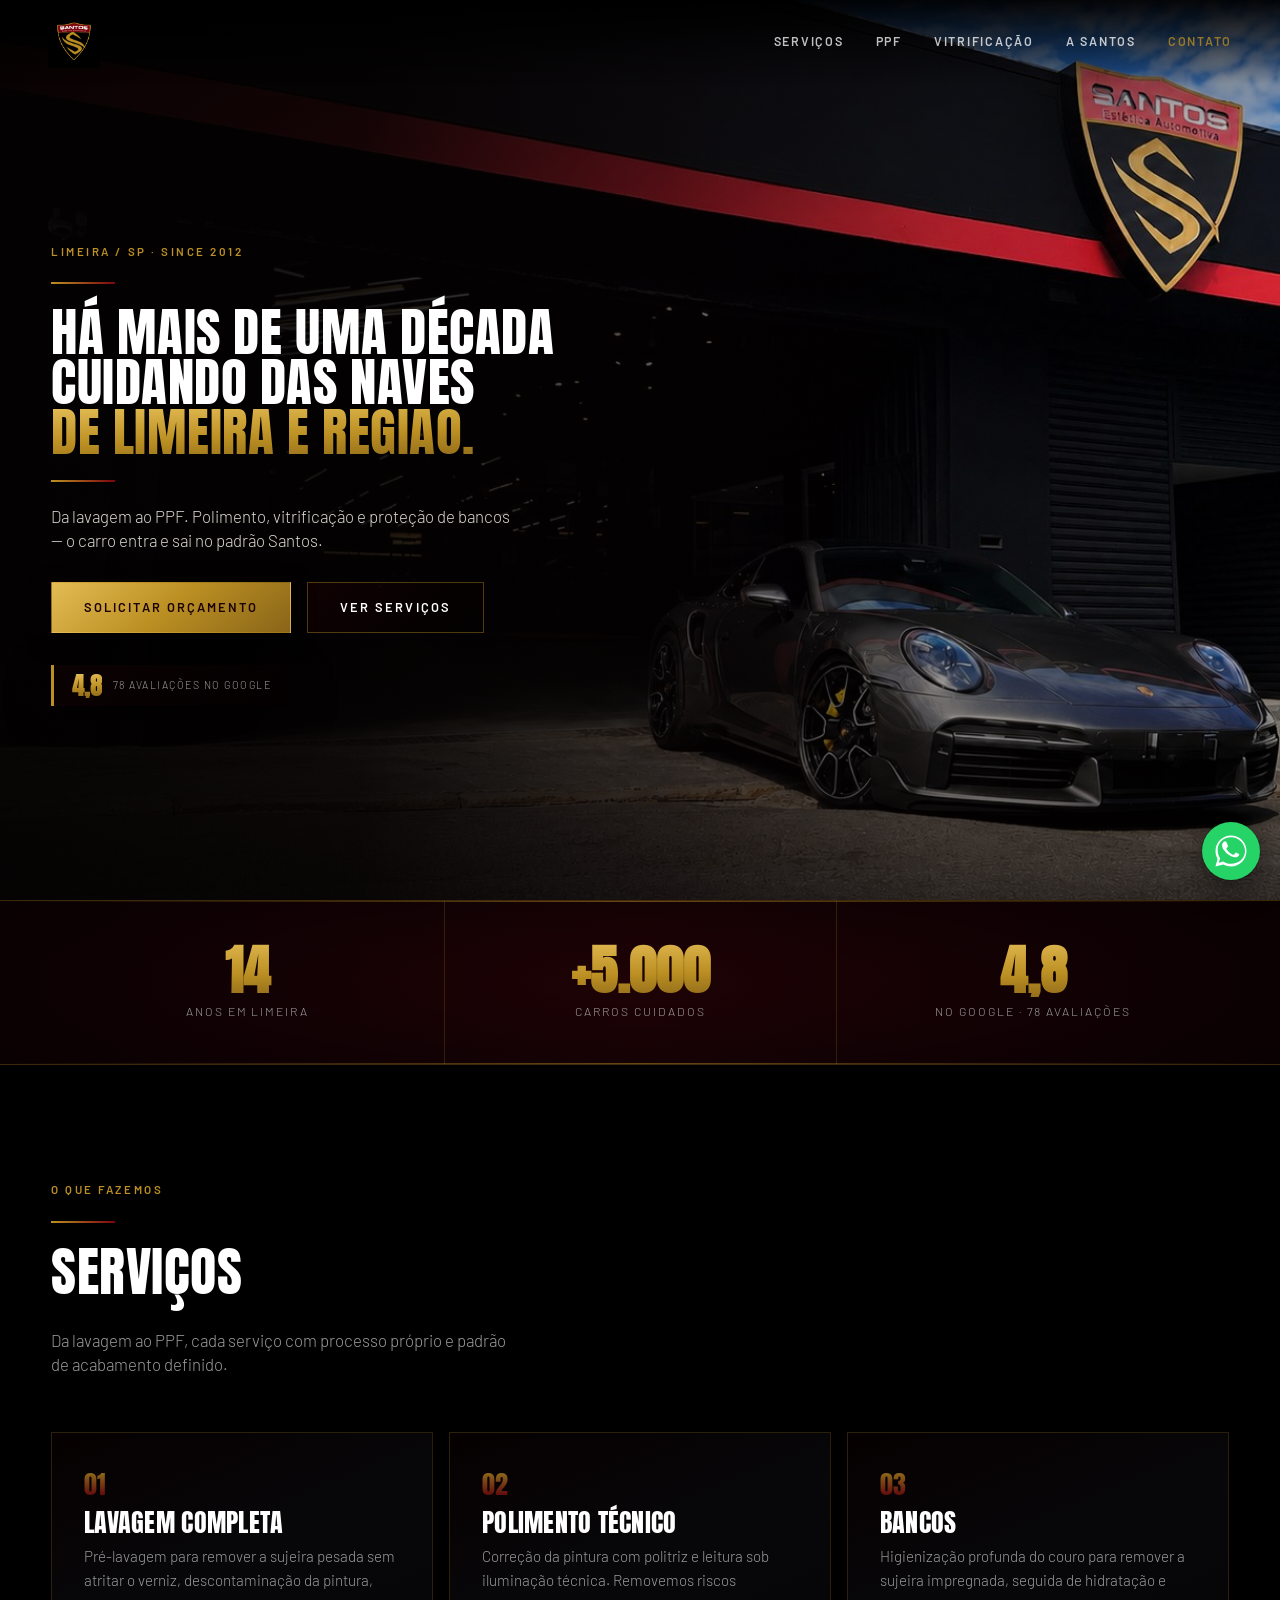
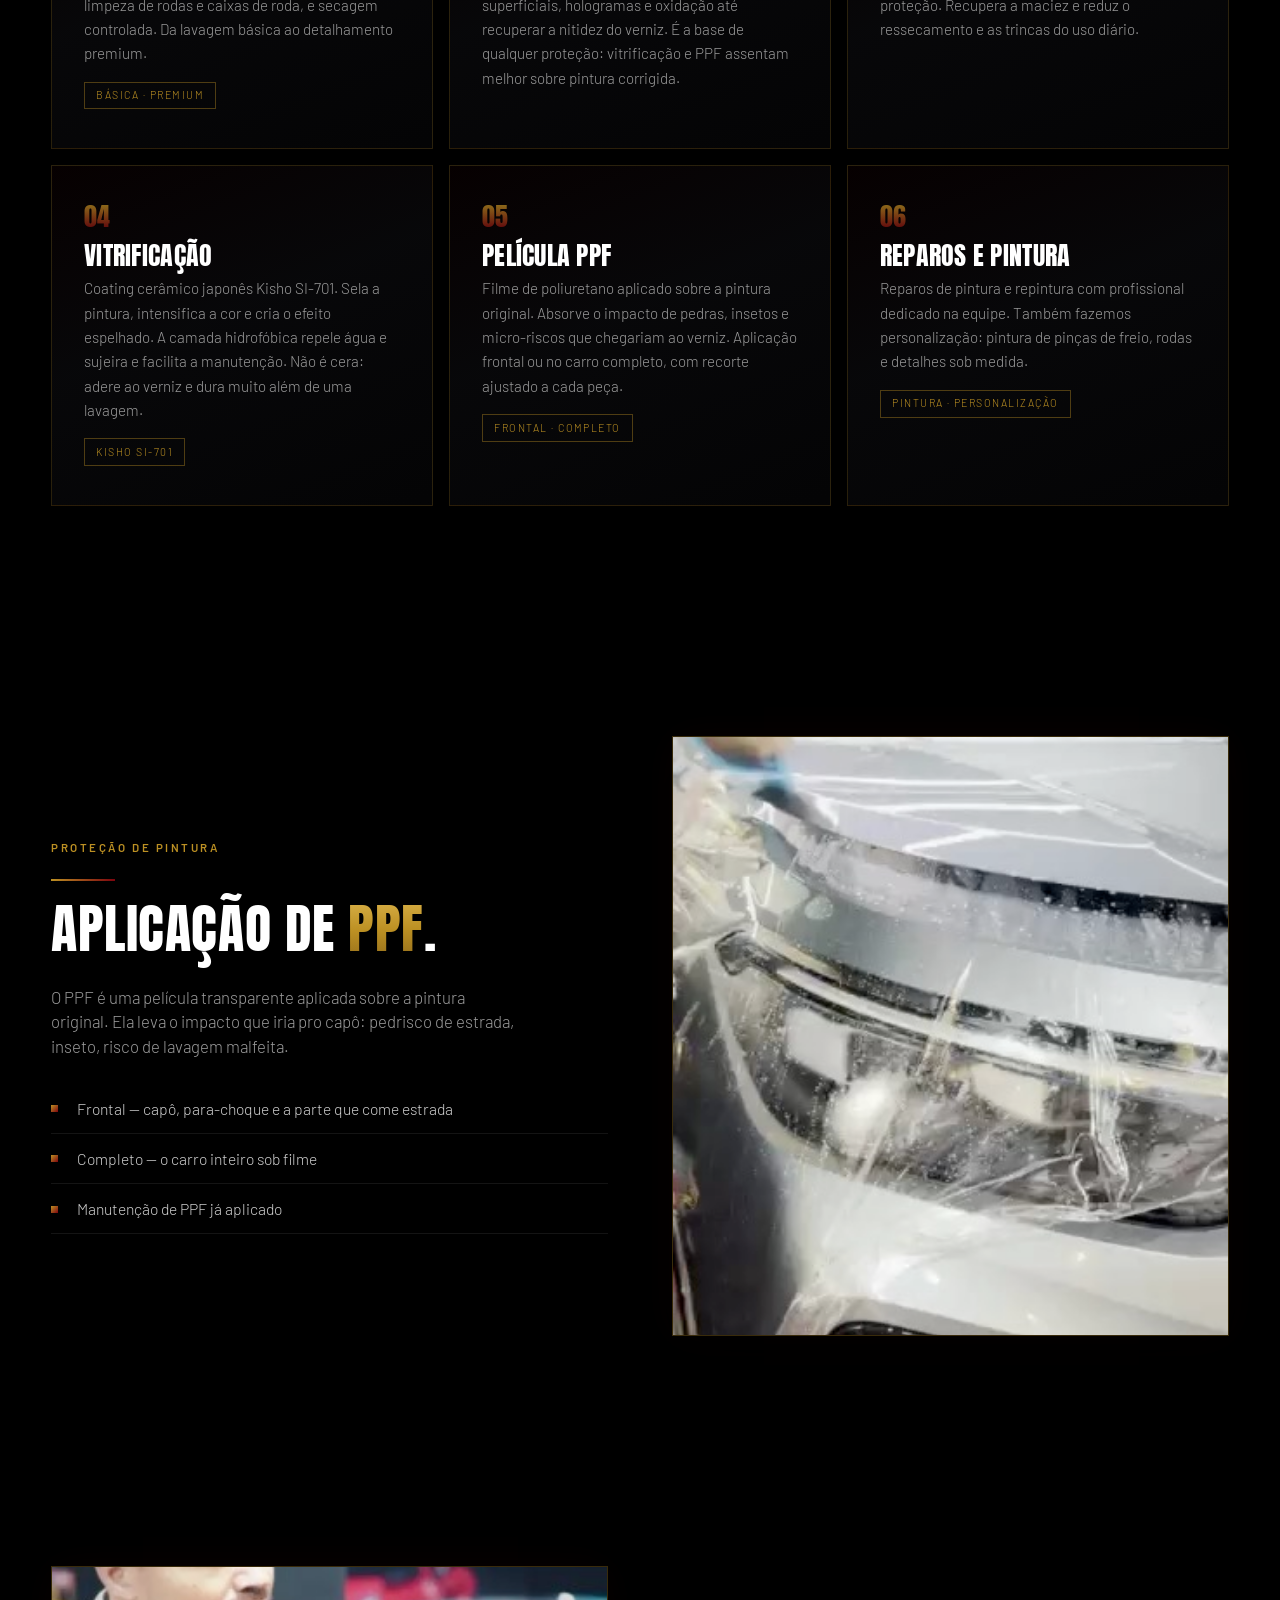
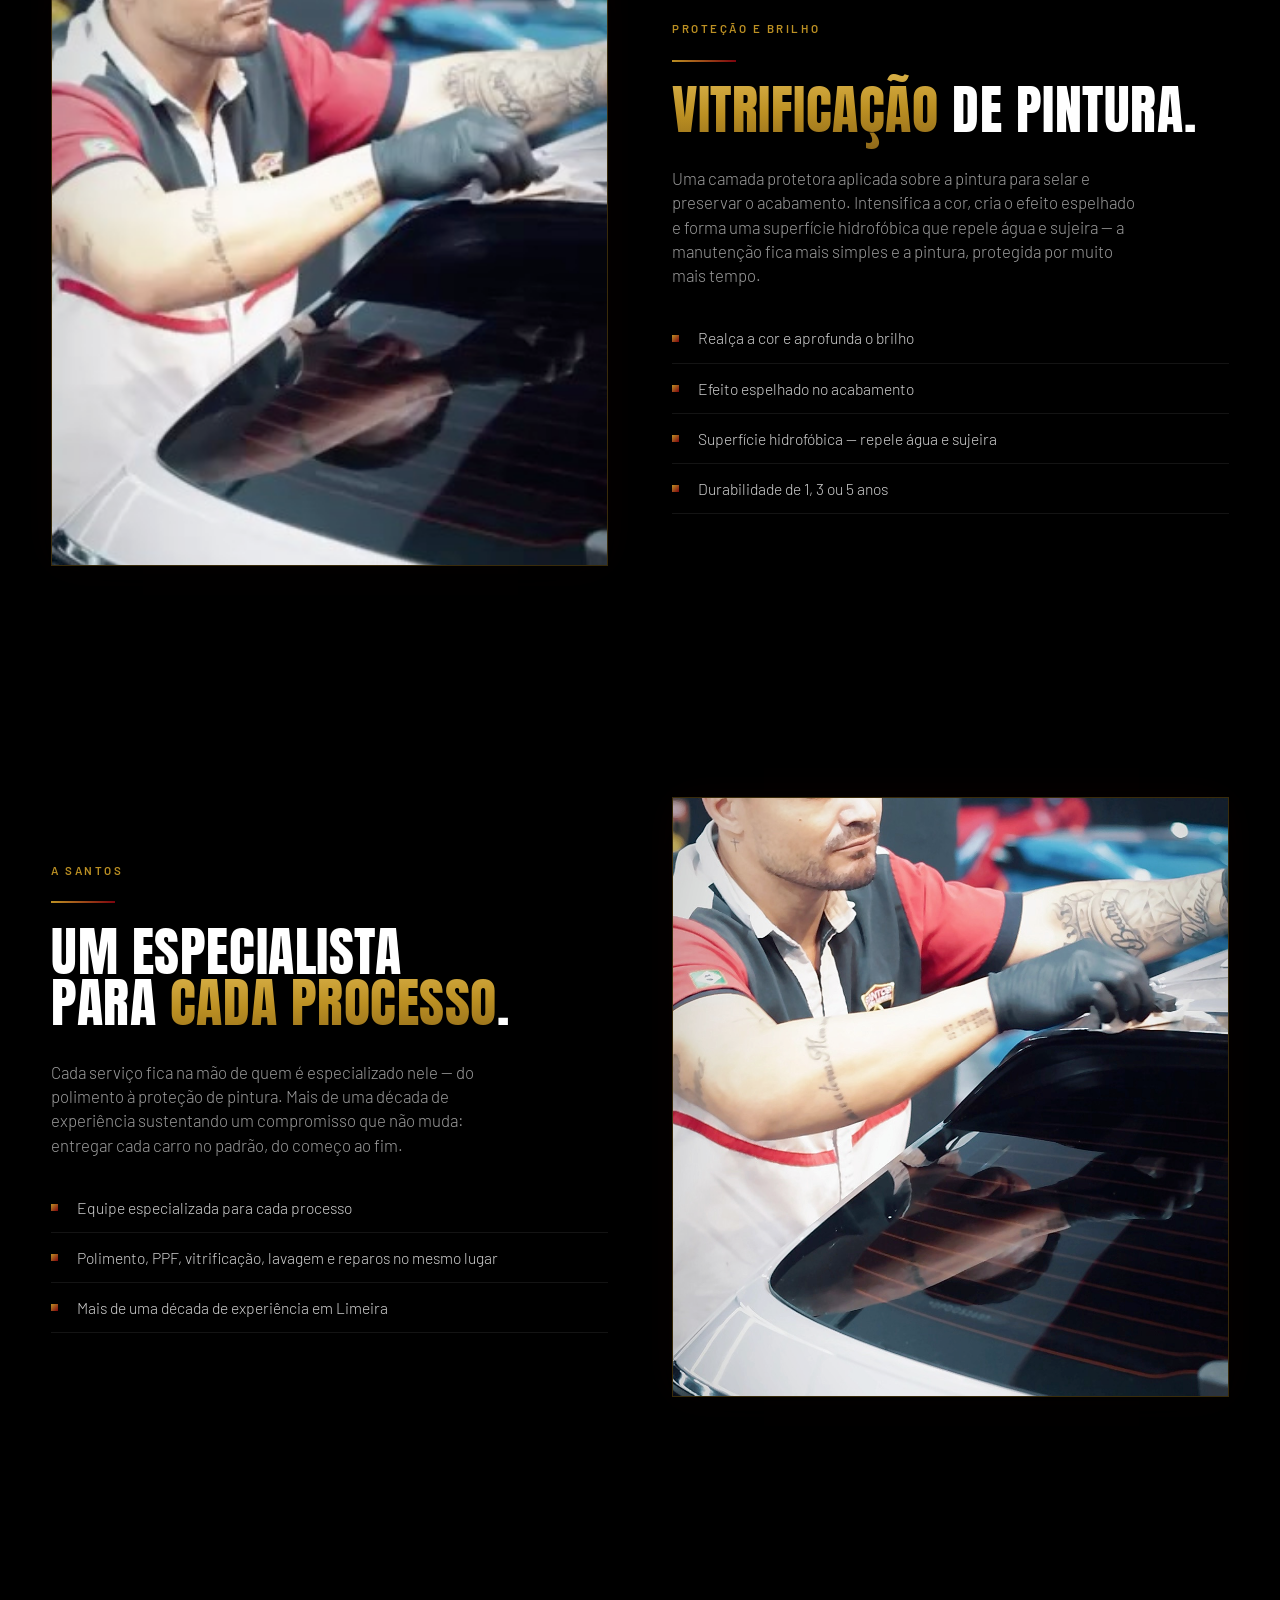
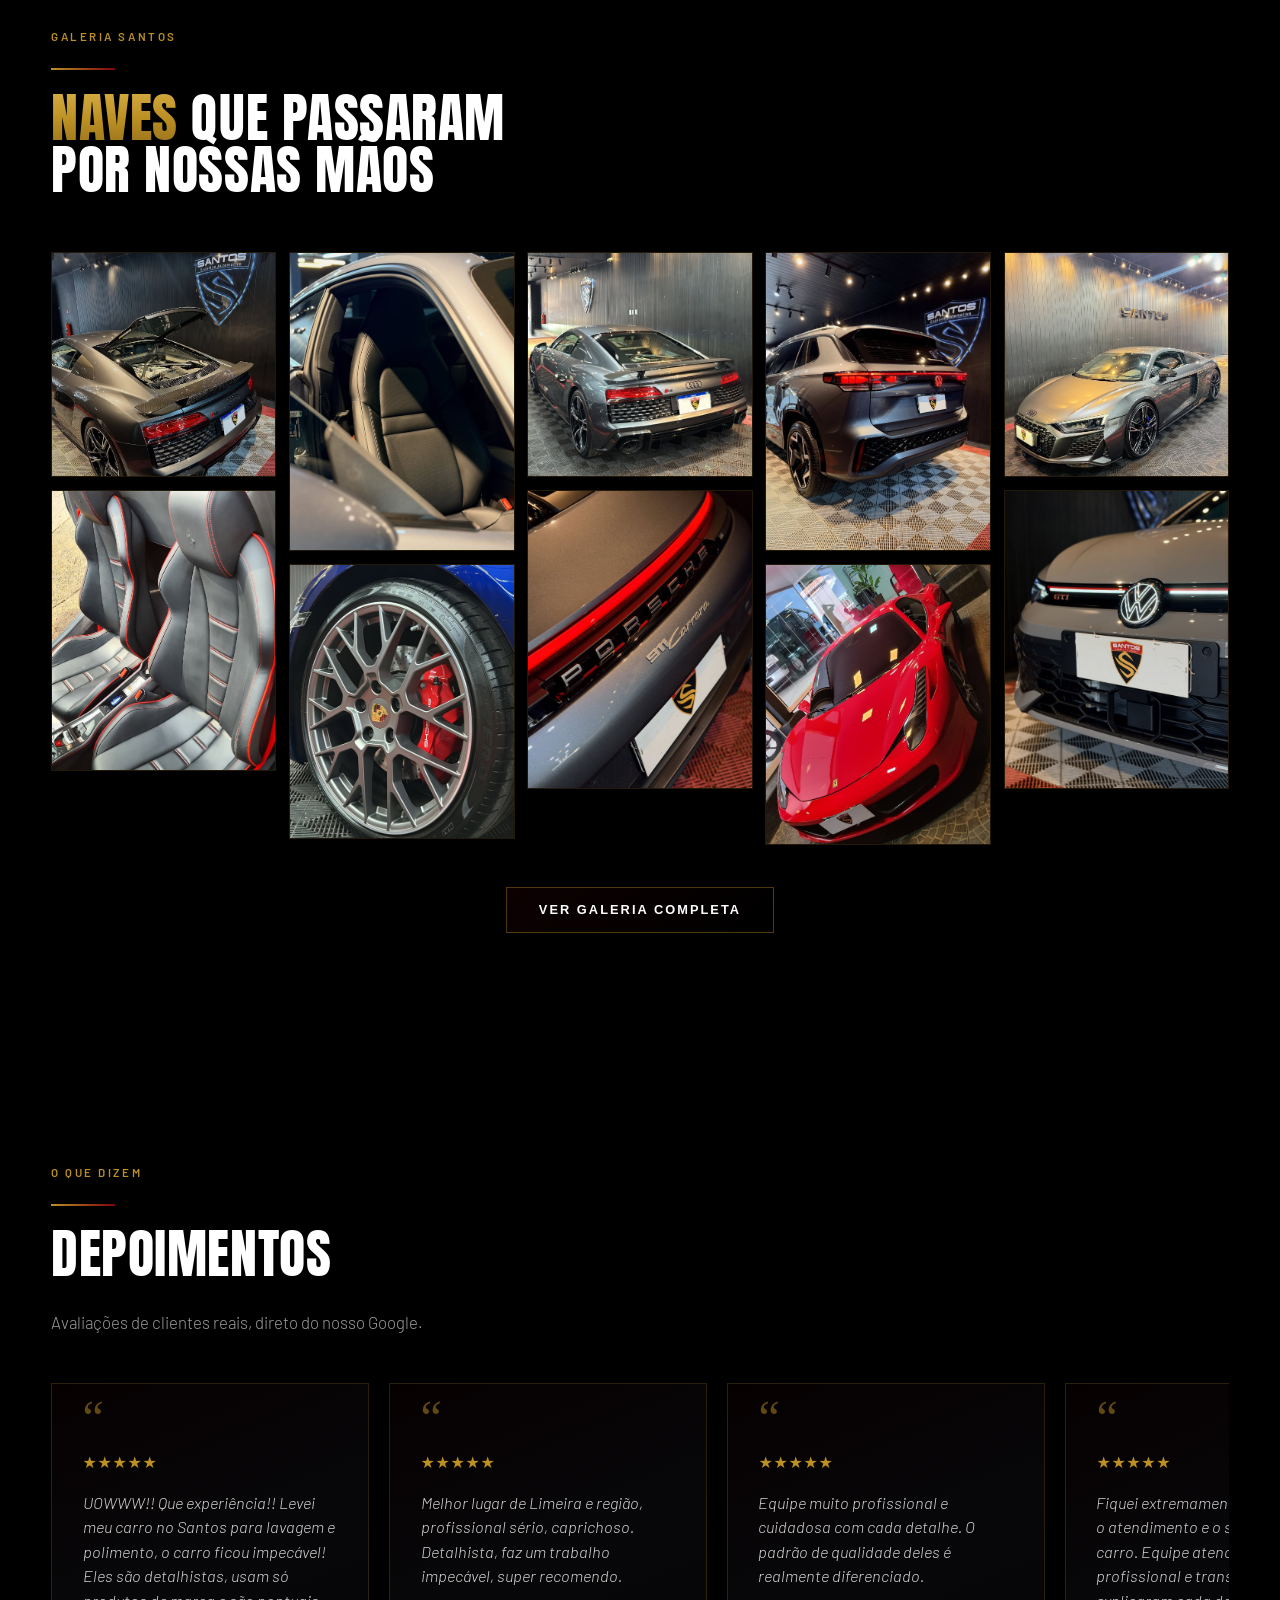
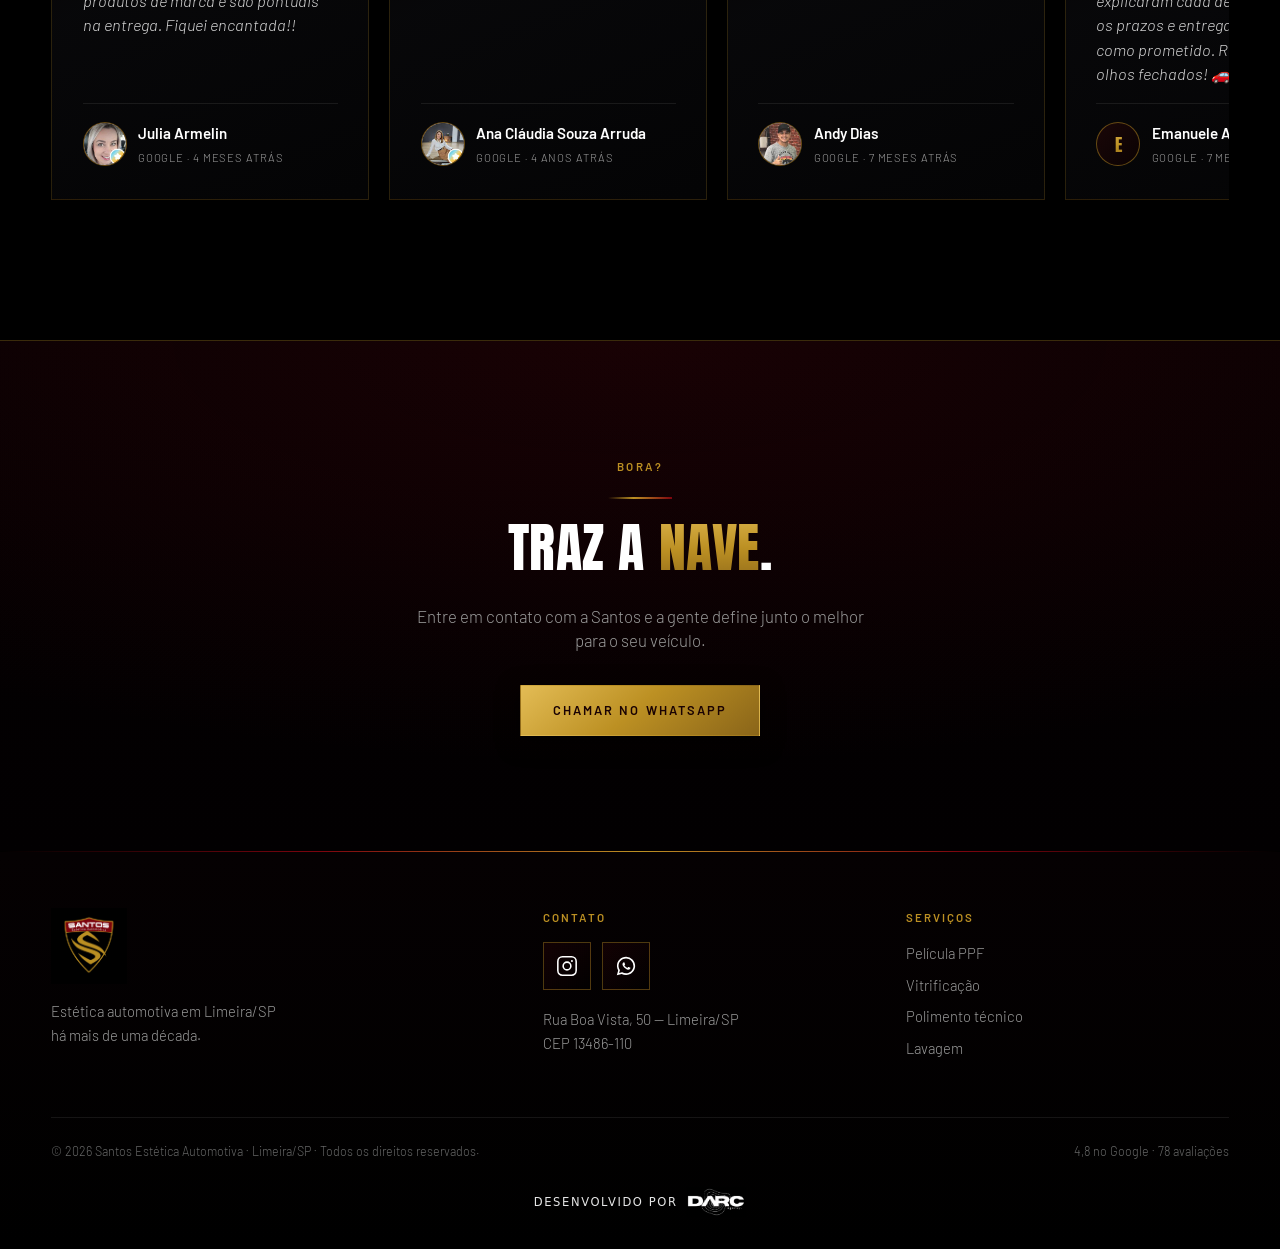
==== commit 0838c592: "Atualiza site: nova fachada, footer (contato + logo DARC), botoes WhatsApp e contador +5.000 carros " ====
--- a/site/index.html
+++ b/site/index.html
@@ -365,20 +365,30 @@
   .rodape h4{font-size:.72rem;letter-spacing:.18em;text-transform:uppercase;color:var(--dourado);margin-bottom:1rem;font-weight:600}
   .rodape p,.rodape a{font-size:.92rem;color:var(--cinza);display:block;margin-bottom:.5rem}
   .rodape a:hover{color:var(--branco)}
+  /* contato — botões quadrados de rede social + endereço em texto */
+  .rodape-social{display:flex;gap:.7rem;margin-bottom:1.1rem}
+  .rodape-social a{
+    width:48px;height:48px;margin:0;display:grid;place-items:center;
+    border:1px solid rgba(188,144,35,.4);color:var(--branco);
+    background:linear-gradient(135deg,rgba(125,4,14,.12),rgba(0,0,0,.35));
+    transition:border-color .25s,color .25s,transform .2s,box-shadow .25s;
+  }
+  .rodape-social a:hover{
+    border-color:var(--dourado);color:var(--dourado-claro);
+    transform:translateY(-2px);
+    box-shadow:0 0 0 1px rgba(188,144,35,.22),0 10px 26px rgba(125,4,14,.22);
+  }
+  .rodape-social svg{width:22px;height:22px;display:block}
   .creditos{
     margin-top:3rem;padding-top:1.5rem;border-top:1px solid rgba(255,255,255,.08);
     font-size:.78rem;color:#666;display:flex;justify-content:space-between;gap:1rem;flex-wrap:wrap;
   }
   .assinatura{
-    text-align:center;margin-top:1.6rem;
-    font-size:.7rem;letter-spacing:.24em;text-transform:uppercase;color:#5c5c5c;
-  }
-  .assinatura b{
-    font-family:var(--display);font-weight:400;text-transform:none;
-    font-size:1.25rem;letter-spacing:.03em;margin-left:.45rem;vertical-align:-2px;
-    background:linear-gradient(178deg,var(--dourado-claro),var(--dourado) 55%,var(--dourado-escuro));
-    -webkit-background-clip:text;background-clip:text;color:transparent;-webkit-text-fill-color:transparent;
-  }
+    display:flex;align-items:center;justify-content:center;gap:.55rem;
+    margin-top:1.6rem;
+    font-size:.72rem;letter-spacing:.14em;text-transform:uppercase;color:#e6e6e6;font-weight:400;
+  }
+  .assinatura img{height:30px;width:auto;display:block}
   @media(max-width:760px){.rodape{grid-template-columns:1fr}}
 
   .pendente{
@@ -388,14 +398,14 @@
 
   .zap{
     position:fixed;right:1.25rem;bottom:1.25rem;z-index:60;
-    background:linear-gradient(140deg,var(--dourado-claro),var(--dourado) 50%,var(--dourado-escuro));
-    color:#1a0203;
-    padding:.9rem 1.4rem;font-weight:600;font-size:.78rem;
-    letter-spacing:.12em;text-transform:uppercase;
-    box-shadow:0 8px 30px rgba(0,0,0,.8),0 0 18px rgba(125,4,14,.2);
+    width:58px;height:58px;border-radius:50%;
+    display:grid;place-items:center;
+    background:#25d366;color:#fff;
+    box-shadow:0 8px 30px rgba(0,0,0,.55),0 0 0 1px rgba(0,0,0,.15);
     transition:transform .2s,box-shadow .2s;
   }
-  .zap:hover{transform:translateY(-2px)}
+  .zap:hover{transform:translateY(-2px);box-shadow:0 12px 34px rgba(0,0,0,.6)}
+  .zap svg{width:32px;height:32px;display:block}
 
   @media(prefers-reduced-motion:reduce){*{transition:none!important;scroll-behavior:auto!important}}
 </style>
@@ -423,10 +433,10 @@
       <div class="fio"></div>
       <p class="sub">
         Da lavagem ao PPF. Polimento, vitrificação e proteção de bancos —
-        o carro entra e sai no padrão Santos. 🛡️
+        o carro entra e sai no padrão Santos.
       </p>
       <div class="hero-cta">
-        <a href="https://wa.me/5519974159984?text=Ol%C3%A1!%20Vim%20pelo%20site%20da%20Santos%20e%20quero%20um%20or%C3%A7amento." target="_blank" rel="noopener" class="btn cheio">Chamar no WhatsApp</a>
+        <a href="https://wa.me/5519974159984?text=Ol%C3%A1!%20Vim%20pelo%20site%20da%20Santos%20e%20quero%20um%20or%C3%A7amento." target="_blank" rel="noopener" class="btn cheio">Solicitar orçamento</a>
         <a href="#servicos" class="btn">Ver serviços</a>
       </div>
       <div class="selo">
@@ -442,7 +452,7 @@
   <div class="wrap">
     <div class="prova-grid">
       <div class="prova-item"><b>14</b><span>Anos em Limeira</span></div>
-      <div class="prova-item"><b>1.000+</b><span>Carros cuidados</span></div>
+      <div class="prova-item"><b data-count="5000" data-prefix="+">+5.000</b><span>Carros cuidados</span></div>
       <div class="prova-item"><b>4,8</b><span>No Google · 78 avaliações</span></div>
     </div>
   </div>
@@ -836,8 +846,20 @@
       </div>
       <div>
         <h4>Contato</h4>
-        <a href="https://wa.me/5519974159984?text=Ol%C3%A1!%20Vim%20pelo%20site%20da%20Santos%20e%20quero%20um%20or%C3%A7amento." target="_blank" rel="noopener" id="zap-rodape">WhatsApp — (19) 97415-9984</a>
-        <a href="https://instagram.com/santosesteticaautomotiva" target="_blank" rel="noopener">@santosesteticaautomotiva</a>
+        <div class="rodape-social">
+          <a href="https://instagram.com/santosesteticaautomotiva" target="_blank" rel="noopener" aria-label="Instagram da Santos">
+            <svg viewBox="0 0 24 24" fill="none" stroke="currentColor" stroke-width="1.7" stroke-linecap="round" stroke-linejoin="round" aria-hidden="true">
+              <rect x="2" y="2" width="20" height="20" rx="5"/>
+              <circle cx="12" cy="12" r="4.2"/>
+              <circle cx="17.4" cy="6.6" r="1.1" fill="currentColor" stroke="none"/>
+            </svg>
+          </a>
+          <a href="https://wa.me/5519974159984?text=Ol%C3%A1!%20Vim%20pelo%20site%20da%20Santos%20e%20quero%20um%20or%C3%A7amento." target="_blank" rel="noopener" id="zap-rodape" aria-label="WhatsApp da Santos">
+            <svg viewBox="0 0 24 24" fill="currentColor" aria-hidden="true">
+              <path d="M12.04 2C6.58 2 2.13 6.45 2.13 11.91c0 1.75.46 3.45 1.32 4.95L2 22l5.25-1.38a9.9 9.9 0 0 0 4.79 1.22h.01c5.46 0 9.91-4.45 9.91-9.91 0-2.65-1.03-5.14-2.9-7.01A9.82 9.82 0 0 0 12.04 2Zm0 1.8c2.17 0 4.2.84 5.73 2.38a8.06 8.06 0 0 1 2.38 5.73c0 4.48-3.64 8.12-8.11 8.12a8.1 8.1 0 0 1-4.13-1.13l-.3-.18-3.11.82.83-3.04-.2-.31a8.03 8.03 0 0 1-1.26-4.28c0-4.48 3.64-8.12 8.11-8.12Zm-2.6 4.37c-.14 0-.36.05-.55.26-.19.2-.72.7-.72 1.72s.74 2 .84 2.14c.1.14 1.44 2.29 3.6 3.12 1.79.71 2.16.57 2.55.53.39-.03 1.25-.51 1.43-1 .18-.5.18-.92.13-1-.05-.09-.19-.14-.4-.24-.21-.11-1.25-.62-1.44-.69-.19-.07-.34-.1-.48.11-.14.2-.55.68-.68.82-.12.14-.25.16-.46.05-.21-.1-.9-.33-1.71-1.05a6.4 6.4 0 0 1-1.18-1.47c-.12-.21-.01-.32.09-.43.09-.1.21-.25.32-.38.1-.13.14-.22.21-.36.07-.14.03-.27-.02-.38-.05-.1-.46-1.12-.64-1.53-.16-.4-.33-.34-.46-.35l-.39-.01Z"/>
+            </svg>
+          </a>
+        </div>
         <a href="https://www.google.com/maps/search/?api=1&amp;query=Rua+Boa+Vista+50+Limeira+SP+13486110" target="_blank" rel="noopener">Rua Boa Vista, 50 — Limeira/SP<br>CEP 13486-110</a>
       </div>
       <div>
@@ -849,14 +871,16 @@
       </div>
     </div>
     <div class="creditos">
-      <span>&copy; 2026 Santos Estética Automotiva · Limeira/SP</span>
+      <span>&copy; 2026 Santos Estética Automotiva · Limeira/SP · Todos os direitos reservados.</span>
       <span>4,8 no Google · 78 avaliações</span>
     </div>
-    <p class="assinatura">Desenvolvido por <b>Darc</b></p>
+    <p class="assinatura">Desenvolvido por <img src="assets/darc.png" alt="Darc"></p>
   </div>
 </footer>
 
-<a href="https://wa.me/5519974159984?text=Ol%C3%A1!%20Vim%20pelo%20site%20da%20Santos%20e%20quero%20um%20or%C3%A7amento." target="_blank" rel="noopener" class="zap">WhatsApp</a>
+<a href="https://wa.me/5519974159984?text=Ol%C3%A1!%20Vim%20pelo%20site%20da%20Santos%20e%20quero%20um%20or%C3%A7amento." target="_blank" rel="noopener" class="zap" aria-label="Falar no WhatsApp">
+  <svg viewBox="0 0 32 32" fill="currentColor" aria-hidden="true"><path d="M16 .5C7.4.5.5 7.4.5 16c0 2.8.7 5.5 2.1 7.9L.4 31.6l7.9-2.1c2.3 1.3 5 1.9 7.7 1.9 8.6 0 15.5-6.9 15.5-15.5S24.6.5 16 .5zm0 28.3c-2.5 0-4.9-.7-7-1.9l-.5-.3-4.7 1.2 1.3-4.6-.3-.5c-1.4-2.2-2.1-4.7-2.1-7.2C2 8.5 8.3 2.2 16 2.2S30 8.5 30 16 23.7 28.8 16 28.8zm8.5-9.6c-.5-.2-2.8-1.4-3.2-1.5-.4-.2-.7-.2-1 .2-.3.5-1.1 1.5-1.4 1.7-.3.2-.5.3-1 .1-.5-.2-2-.7-3.8-2.4-1.4-1.3-2.4-2.8-2.6-3.3-.3-.5 0-.7.2-1 .2-.2.5-.5.7-.8.2-.3.3-.5.5-.8.2-.3.1-.6 0-.8-.1-.2-1-2.5-1.4-3.4-.4-.9-.7-.8-1-.8h-.8c-.3 0-.7.1-1.1.5-.4.4-1.5 1.4-1.5 3.5s1.5 4.1 1.7 4.4c.2.3 3 4.6 7.3 6.4 1 .4 1.8.7 2.4.9 1 .3 1.9.3 2.6.2.8-.1 2.4-1 2.7-1.9.3-.9.3-1.7.2-1.9-.1-.2-.4-.3-.9-.5z"/></svg>
+</a>
 
 <script>
   const h = document.querySelector('header');
@@ -913,6 +937,32 @@
     modal.addEventListener('click', e => { if(e.target === modal) fecha(); });
     addEventListener('keydown', e => { if(e.key === 'Escape' && modal.classList.contains('aberto')) fecha(); });
   })();
+
+  // contagem animada dos números da prova (0 → alvo, ao entrar na tela)
+  (function(){
+    const alvos = document.querySelectorAll('[data-count]');
+    if(!alvos.length) return;
+    const reduz = matchMedia('(prefers-reduced-motion: reduce)').matches;
+    const fmt = (n, pref) => (pref||'') + Math.round(n).toLocaleString('pt-BR');
+    const anima = el => {
+      const alvo = parseFloat(el.dataset.count);
+      const pref = el.dataset.prefix || '';
+      if(reduz){ el.textContent = fmt(alvo, pref); return; }
+      const dur = 1800, ini = performance.now();
+      const passo = agora => {
+        const t = Math.min((agora - ini) / dur, 1);
+        const eased = 1 - Math.pow(1 - t, 3); // easeOutCubic
+        el.textContent = fmt(alvo * eased, pref);
+        if(t < 1) requestAnimationFrame(passo);
+      };
+      requestAnimationFrame(passo);
+    };
+    alvos.forEach(el => el.textContent = fmt(0, el.dataset.prefix));
+    const obs = new IntersectionObserver((ents, o) => {
+      ents.forEach(ent => { if(ent.isIntersecting){ anima(ent.target); o.unobserve(ent.target); } });
+    }, {threshold:.5});
+    alvos.forEach(el => obs.observe(el));
+  })();
 </script>
 
 </body>
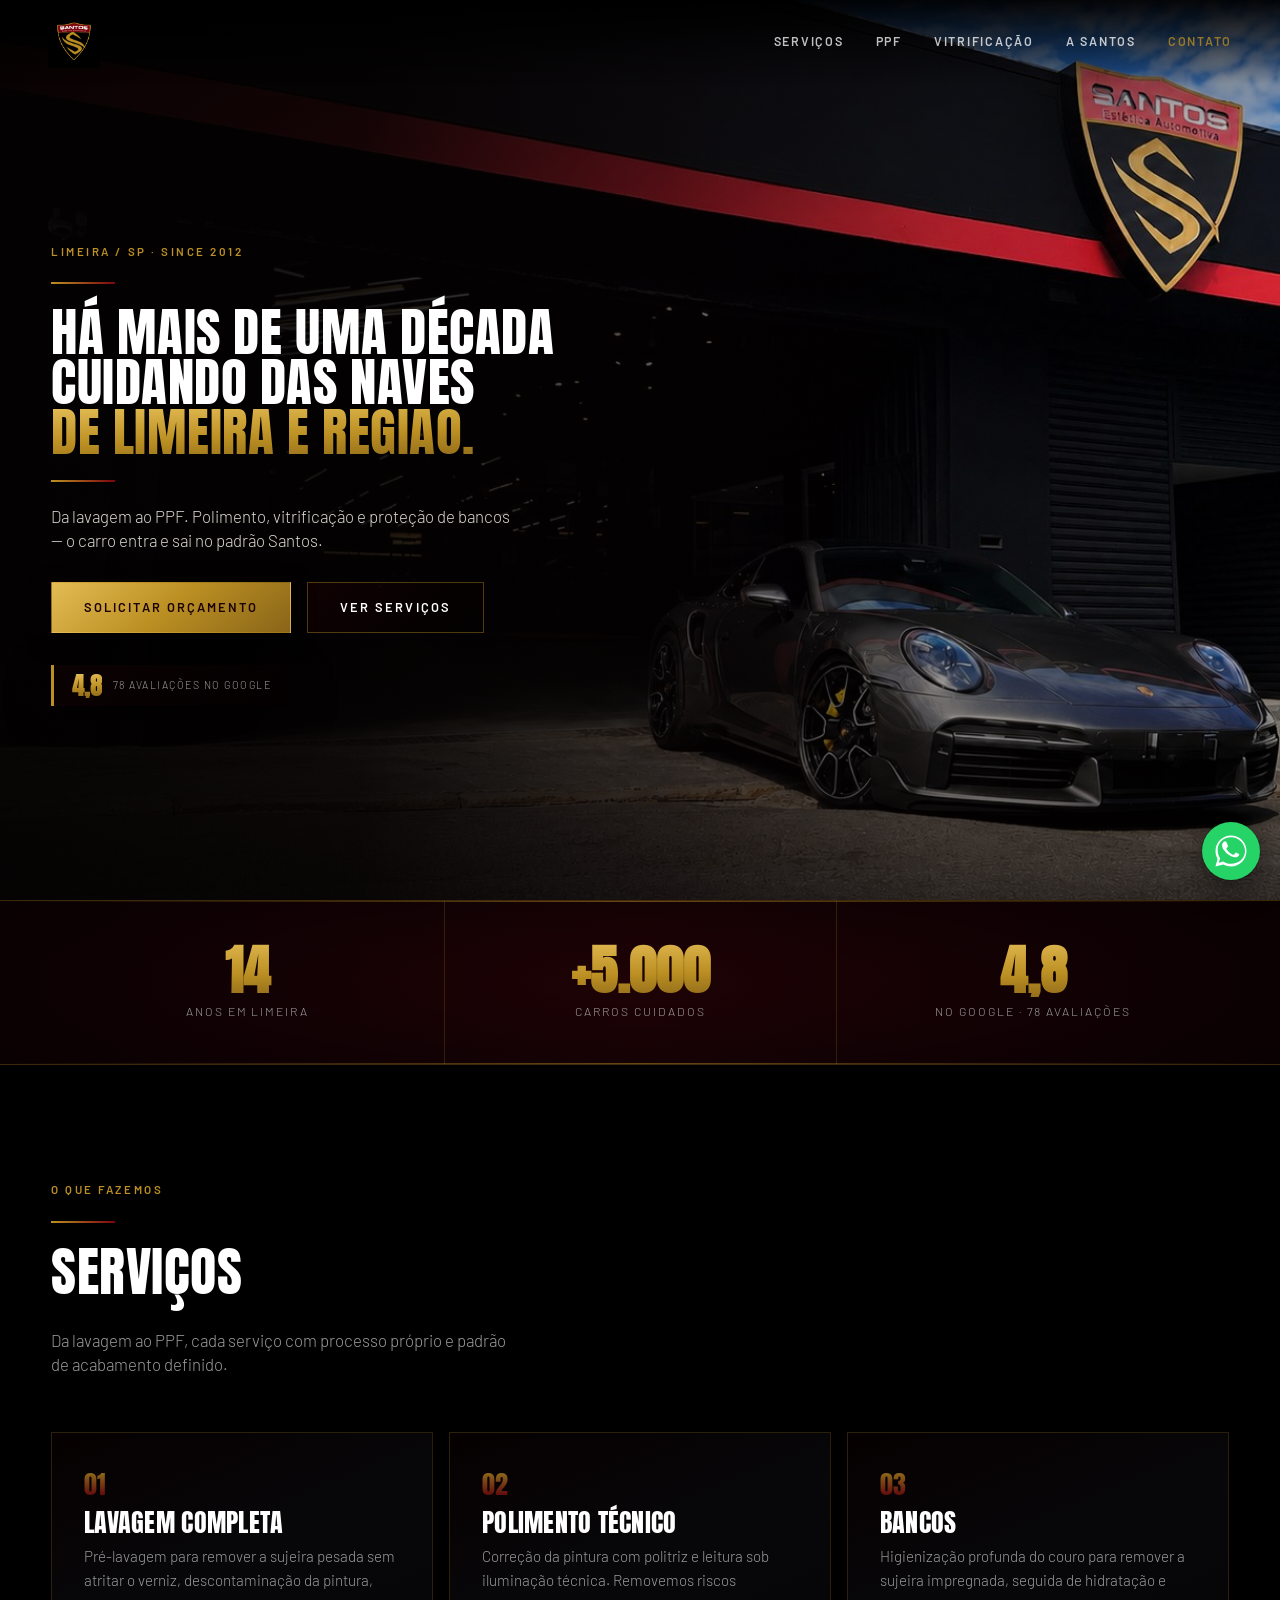
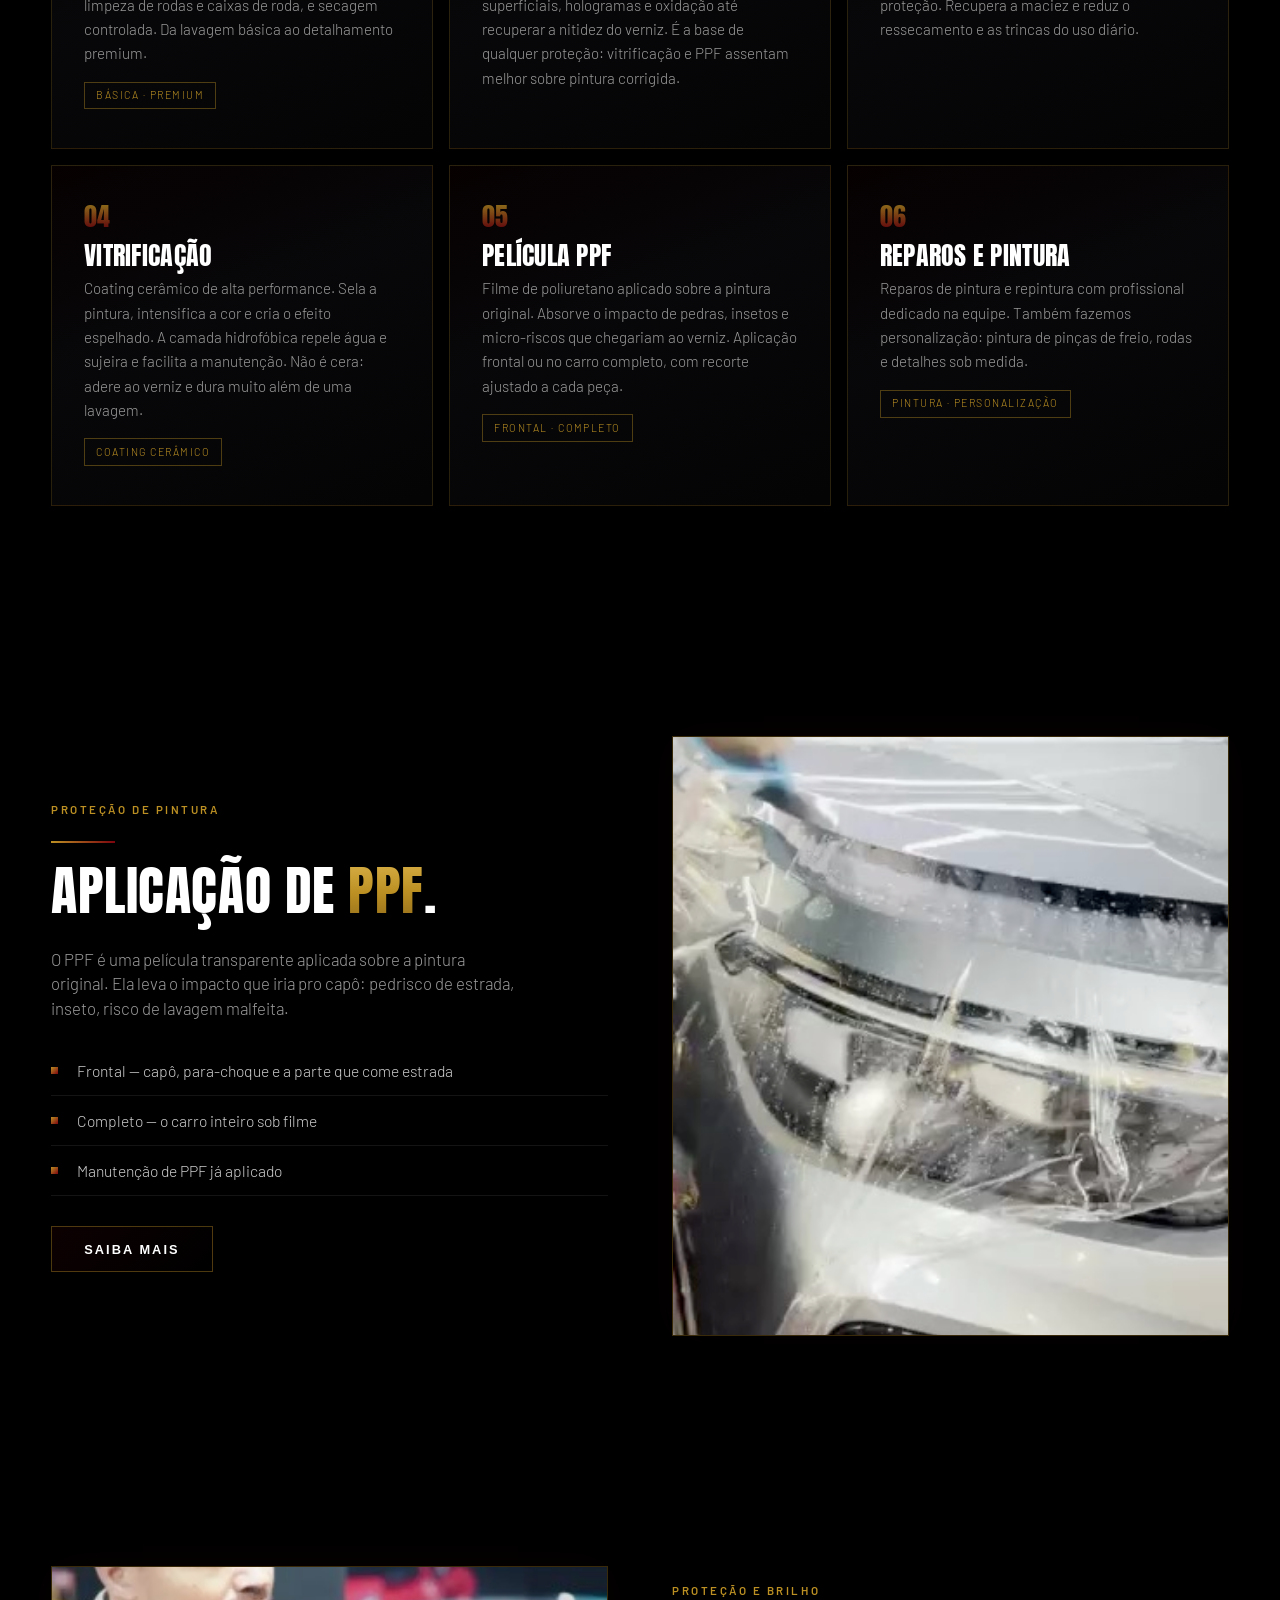
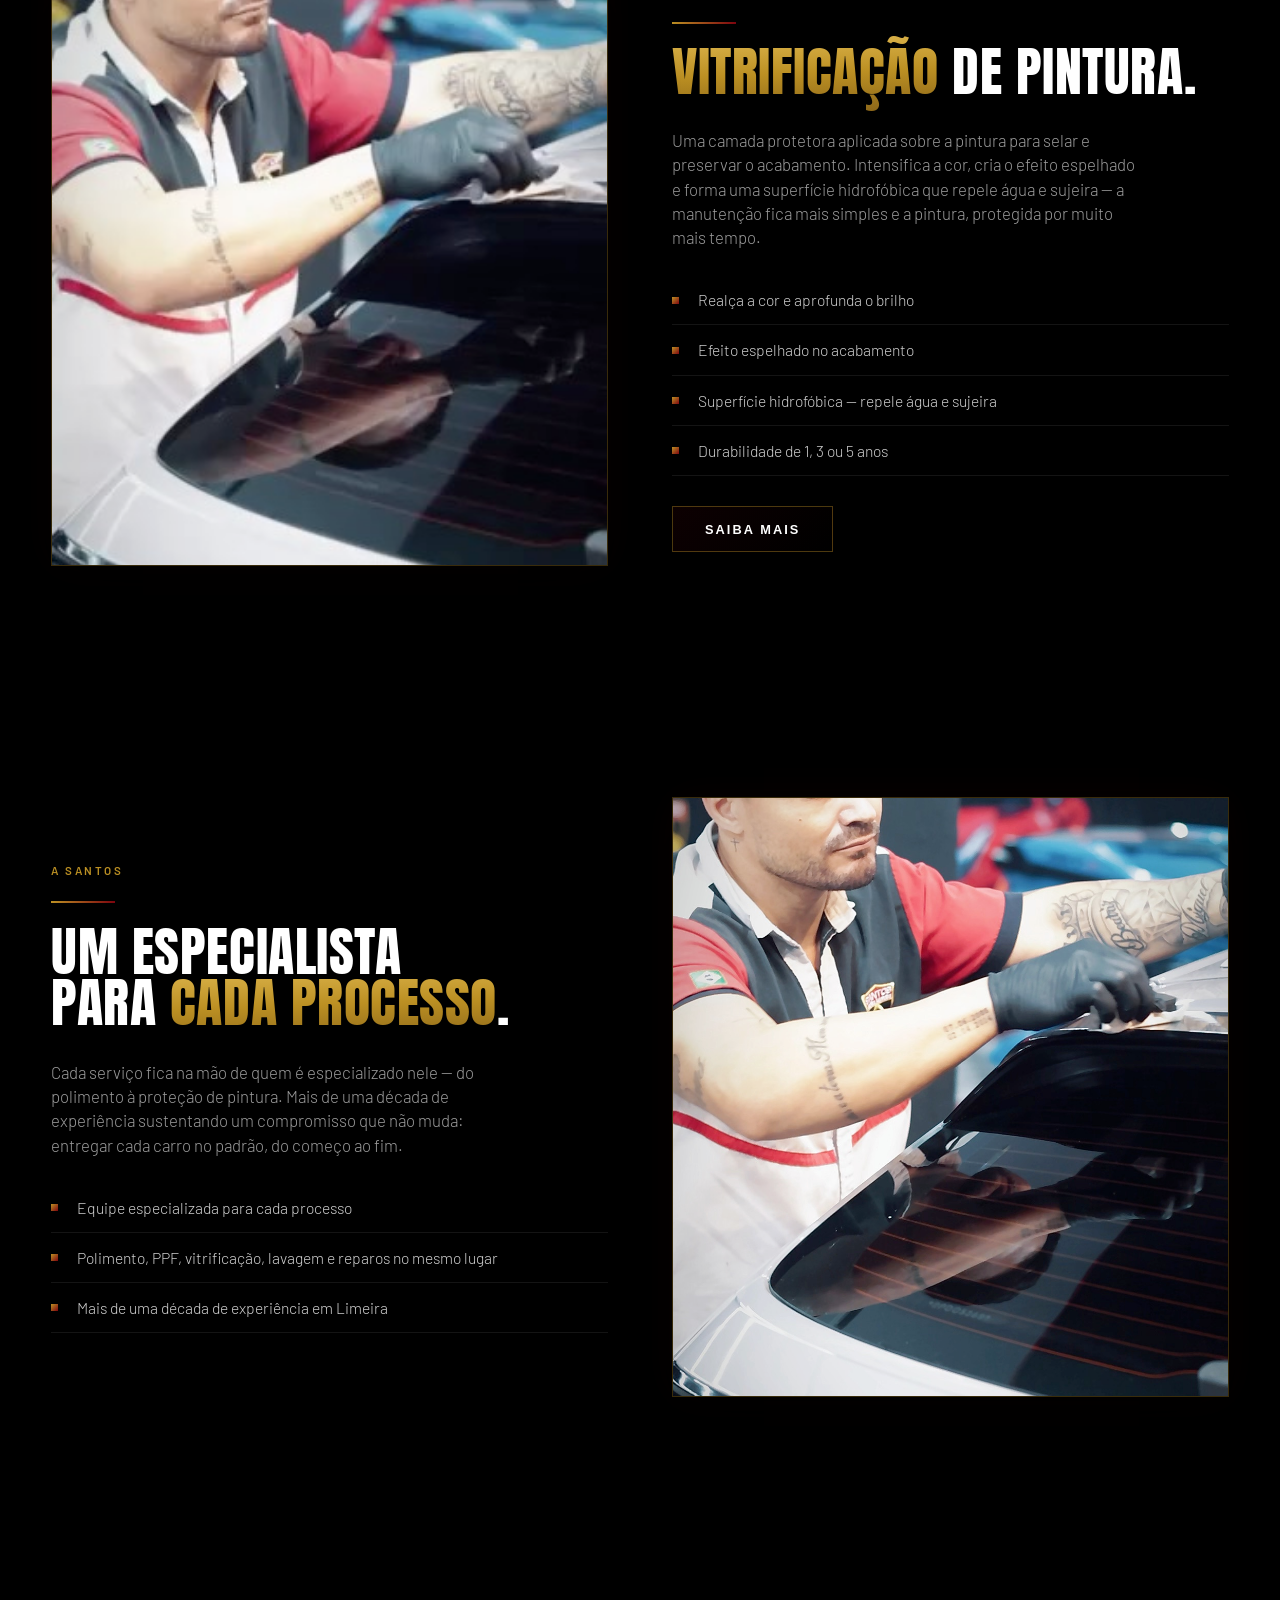
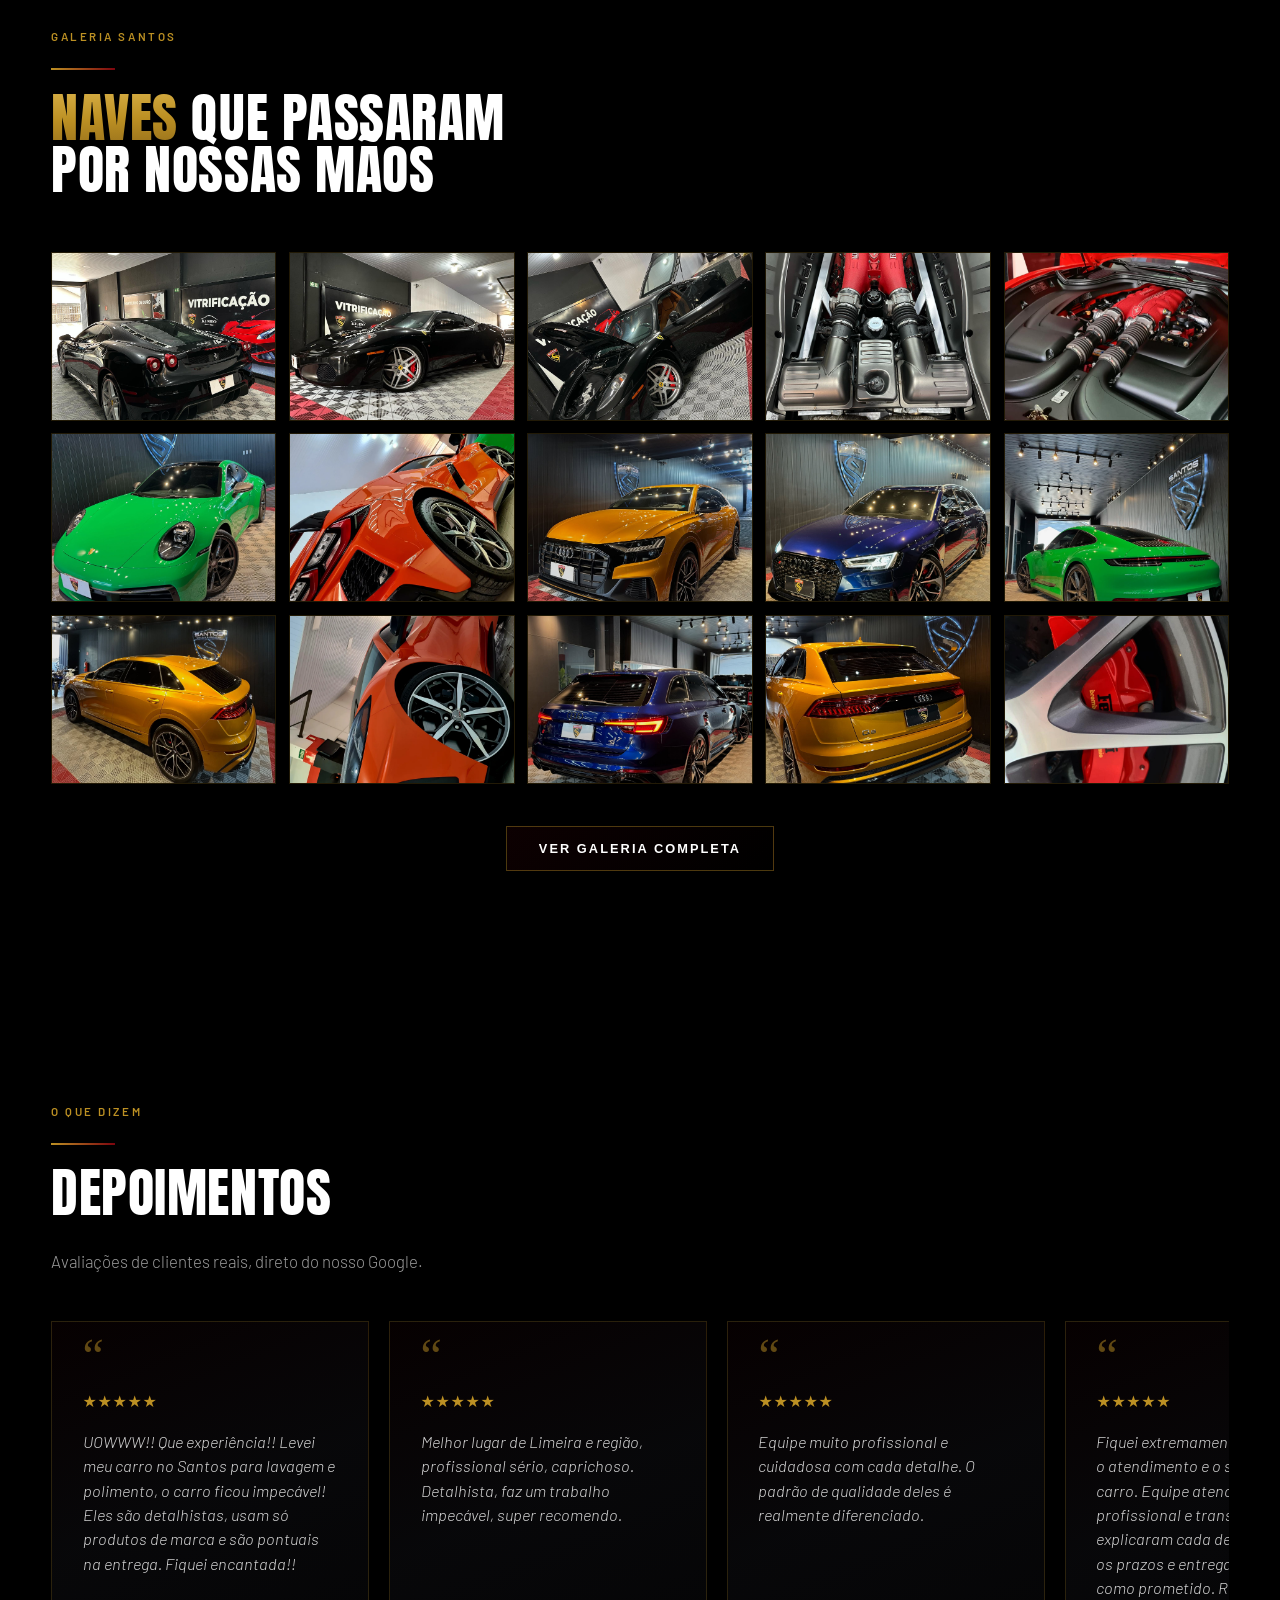
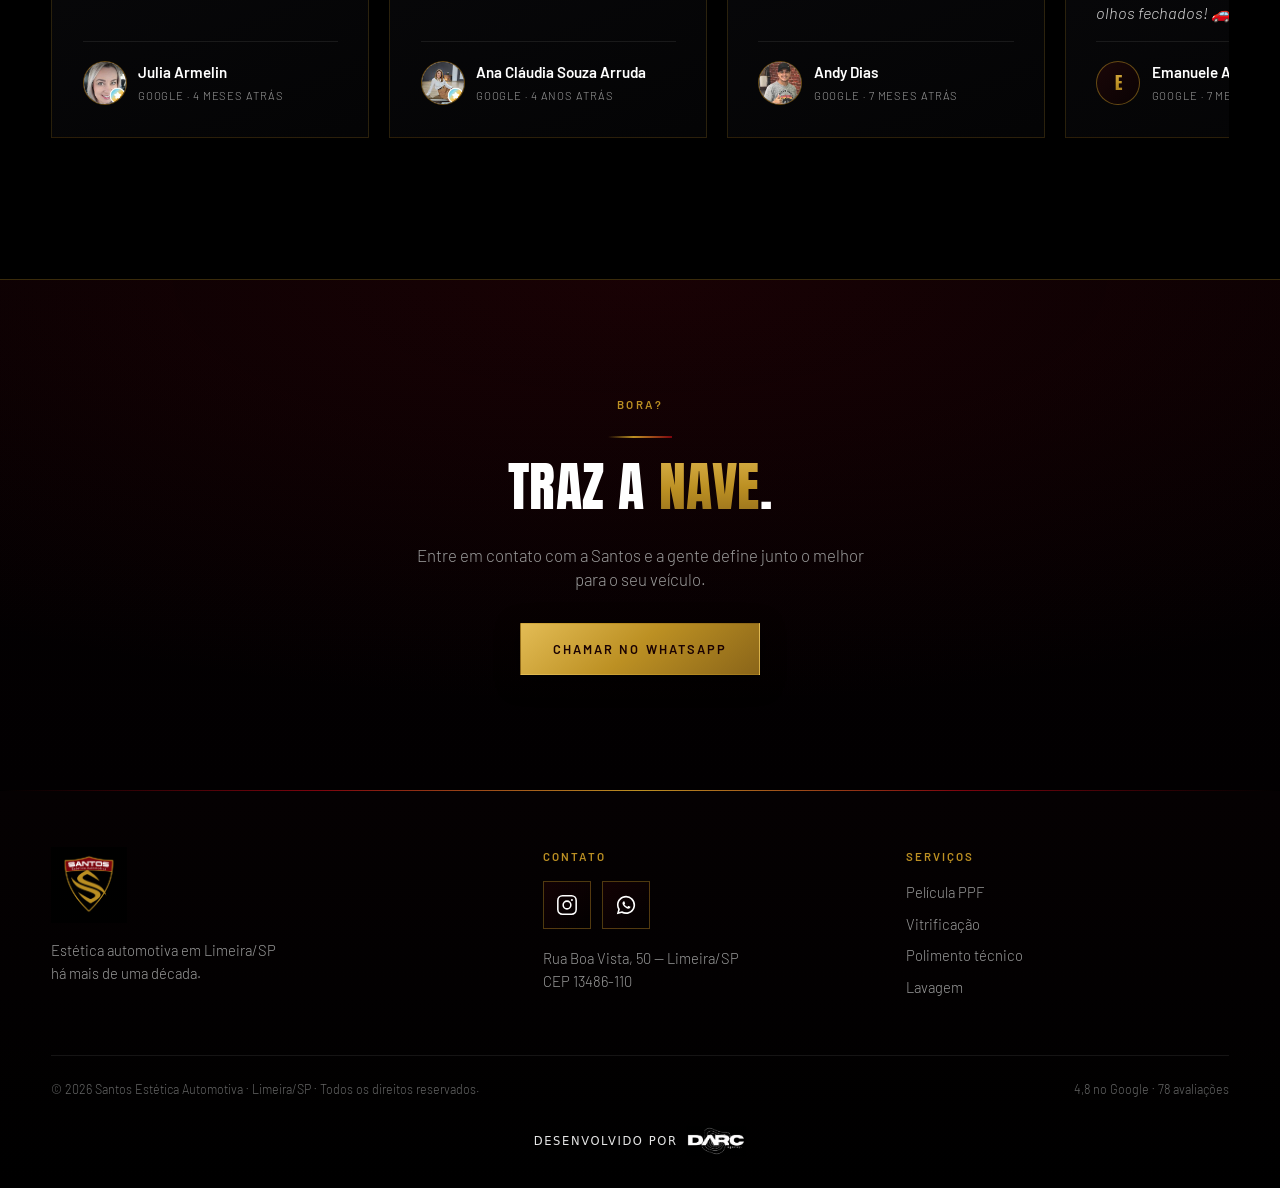
==== commit 711a1770: "Botao Saiba mais em PPF e Vitrificacao + galerias com fotos reais - Botao "Saiba mais" nas secoes de" ====
--- a/site/index.html
+++ b/site/index.html
@@ -4,7 +4,7 @@
 <meta charset="utf-8">
 <meta name="viewport" content="width=device-width, initial-scale=1">
 <title>Santos Estética Automotiva — PPF, Vitrificação e Polimento em Limeira/SP</title>
-<meta name="description" content="Estética automotiva em Limeira/SP há mais de uma década. PPF, vitrificação com coating Kisho SI-701 e polimento técnico. Mais de mil carros cuidados. 4,8 no Google, 78 avaliações.">
+<meta name="description" content="Estética automotiva em Limeira/SP há mais de uma década. PPF, vitrificação com coating cerâmico e polimento técnico. Mais de mil carros cuidados. 4,8 no Google, 78 avaliações.">
 <link rel="preconnect" href="https://fonts.googleapis.com">
 <link rel="preconnect" href="https://fonts.gstatic.com" crossorigin>
 <link href="https://fonts.googleapis.com/css2?family=Anton&family=Barlow:wght@300;400;500;600&display=swap" rel="stylesheet">
@@ -280,6 +280,13 @@
   @media(max-width:1100px){.galeria{columns:4}}
   @media(max-width:820px){.galeria{columns:3}}
   @media(max-width:560px){.galeria{columns:2}}
+  /* grade em linhas — lê esquerda→direita, cima→baixo (topo garantido) */
+  .galeria.grade{columns:auto;display:grid;grid-template-columns:repeat(5,1fr);gap:.8rem}
+  .galeria.grade figure{margin:0;aspect-ratio:4/3}
+  .galeria.grade img{width:100%;height:100%;object-fit:cover}
+  @media(max-width:1100px){.galeria.grade{grid-template-columns:repeat(4,1fr)}}
+  @media(max-width:820px){.galeria.grade{grid-template-columns:repeat(3,1fr)}}
+  @media(max-width:560px){.galeria.grade{grid-template-columns:repeat(2,1fr)}}
 
   .galeria-acao{text-align:center;margin-top:2.6rem}
   .galeria-modal{
@@ -299,6 +306,14 @@
     transition:border-color .2s,transform .2s;
   }
   .galeria-fechar:hover{border-color:var(--dourado);transform:scale(1.07)}
+
+  /* ---------- saiba mais (botão + corpo do modal) ---------- */
+  .destaque-cta{margin-top:1.9rem}
+  .saiba-corpo{max-width:66ch;margin:0 auto 2.8rem}
+  .saiba-corpo .sub{max-width:none;text-align:center;margin-inline:auto}
+  .saiba-corpo .sub + .sub{margin-top:1.1rem}
+  .saiba-corpo .lista{max-width:54ch;margin:2rem auto 0}
+  .modal-rotulo-galeria{text-align:center;margin-bottom:1.6rem}
 
   /* ---------- depoimentos ---------- */
   .depo{padding-block:clamp(4rem,9vw,7.5rem)}
@@ -489,8 +504,8 @@
       <article class="servico">
         <div class="num">04</div>
         <h3>Vitrificação</h3>
-        <p>Coating cerâmico japonês Kisho SI-701. Sela a pintura, intensifica a cor e cria o efeito espelhado. A camada hidrofóbica repele água e sujeira e facilita a manutenção. Não é cera: adere ao verniz e dura muito além de uma lavagem.</p>
-        <span class="tag">Kisho SI-701</span>
+        <p>Coating cerâmico de alta performance. Sela a pintura, intensifica a cor e cria o efeito espelhado. A camada hidrofóbica repele água e sujeira e facilita a manutenção. Não é cera: adere ao verniz e dura muito além de uma lavagem.</p>
+        <span class="tag">Coating cerâmico</span>
       </article>
       <article class="servico">
         <div class="num">05</div>
@@ -524,12 +539,55 @@
           <li>Completo — o carro inteiro sob filme</li>
           <li>Manutenção de PPF já aplicado</li>
         </ul>
+        <div class="destaque-cta">
+          <button class="btn" type="button" data-abre-modal="modalPpf">Saiba mais</button>
+        </div>
       </div>
       <video src="assets/ppf-video.mp4" poster="assets/ppf-poster.jpg"
              autoplay muted loop playsinline preload="metadata"
              aria-label="Aplicação de película PPF na frente de um carro"></video>
     </div>
   </section>
+
+  <!-- ---- MODAL: Saiba mais PPF ---- -->
+  <div class="galeria-modal" id="modalPpf" aria-hidden="true" role="dialog" aria-label="Tudo sobre o PPF">
+    <button class="galeria-fechar" type="button" aria-label="Fechar">&times;</button>
+    <div class="galeria-modal-inner">
+      <div class="cabeca-modal">
+        <p class="rotulo">Proteção de pintura</p>
+        <div class="fio center"></div>
+        <h2>Tudo sobre o <span class="ouro-grad">PPF</span></h2>
+      </div>
+      <div class="saiba-corpo">
+        <p class="sub">O PPF (<em>Paint Protection Film</em>) é uma película de poliuretano transparente aplicada sobre a pintura original do carro. Funciona como uma segunda pele: recebe o impacto que chegaria ao verniz — pedrisco de estrada, insetos, galhos e os micro-riscos do dia a dia — sem alterar a cor nem o brilho do veículo.</p>
+        <p class="sub">É a proteção mais robusta que existe para a pintura. Preserva o acabamento de fábrica, protege o valor de revenda e pode ser aplicada só na frente (a parte que come estrada) ou no carro completo.</p>
+        <ul class="lista">
+          <li>Barreira física contra pedrisco, insetos e micro-riscos</li>
+          <li>Preserva a pintura original e o valor de revenda</li>
+          <li>Acabamento invisível — cor e brilho intactos</li>
+          <li>Riscos leves somem com o calor (autorregeneração)</li>
+          <li>Proteção contra raios UV e manchas químicas</li>
+          <li>Aplicação frontal ou no carro completo</li>
+        </ul>
+      </div>
+      <div class="modal-rotulo-galeria">
+        <p class="rotulo">Galeria PPF</p>
+        <div class="fio center"></div>
+      </div>
+      <div class="galeria">
+        <figure><img src="assets/ppf/ppf-01.jpg" loading="lazy" alt="Película PPF aplicada — Santos Estética"></figure>
+        <figure><img src="assets/ppf/ppf-02.jpg" loading="lazy" alt=""></figure>
+        <figure><img src="assets/ppf/ppf-03.jpg" loading="lazy" alt=""></figure>
+        <figure><img src="assets/ppf/ppf-04.jpg" loading="lazy" alt=""></figure>
+        <figure><img src="assets/ppf/ppf-05.jpg" loading="lazy" alt=""></figure>
+        <figure><img src="assets/ppf/ppf-06.jpg" loading="lazy" alt=""></figure>
+        <figure><img src="assets/ppf/ppf-07.jpg" loading="lazy" alt=""></figure>
+        <figure><img src="assets/ppf/ppf-08.jpg" loading="lazy" alt=""></figure>
+        <figure><img src="assets/ppf/ppf-09.jpg" loading="lazy" alt=""></figure>
+        <figure><img src="assets/ppf/ppf-10.jpg" loading="lazy" alt=""></figure>
+      </div>
+    </div>
+  </div>
 
   <!-- ============ VITRIFICAÇÃO ============ -->
   <section id="vitrificacao">
@@ -553,9 +611,59 @@
           <li>Superfície hidrofóbica — repele água e sujeira</li>
           <li>Durabilidade de 1, 3 ou 5 anos</li>
         </ul>
+        <div class="destaque-cta">
+          <button class="btn" type="button" data-abre-modal="modalVitrificacao">Saiba mais</button>
+        </div>
       </div>
     </div>
   </section>
+
+  <!-- ---- MODAL: Saiba mais Vitrificação ---- -->
+  <div class="galeria-modal" id="modalVitrificacao" aria-hidden="true" role="dialog" aria-label="Tudo sobre a vitrificação">
+    <button class="galeria-fechar" type="button" aria-label="Fechar">&times;</button>
+    <div class="galeria-modal-inner">
+      <div class="cabeca-modal">
+        <p class="rotulo">Proteção e brilho</p>
+        <div class="fio center"></div>
+        <h2>Tudo sobre a <span class="ouro-grad">vitrificação</span></h2>
+      </div>
+      <div class="saiba-corpo">
+        <p class="sub">A vitrificação é um coating cerâmico aplicado sobre a pintura, com um compromisso firme com a qualidade em cada aplicação. É um líquido à base de sílica que cura e se liga quimicamente ao verniz, formando uma camada protetora vítrea e transparente. Não é cera: enquanto a cera dura semanas, a vitrificação protege por anos.</p>
+        <p class="sub">O resultado é uma pintura que fica mais funda, mais brilhante e muito mais fácil de manter. A superfície vira hidrofóbica: a água escorre levando a sujeira junto, e o carro passa a sujar menos e lavar mais rápido.</p>
+        <ul class="lista">
+          <li>Efeito hidrofóbico — a água escorre e leva a sujeira junto</li>
+          <li>Realça a cor e cria o efeito espelhado</li>
+          <li>Proteção contra raios UV, chuva ácida e contaminantes</li>
+          <li>Manutenção mais fácil — suja menos e lava mais rápido</li>
+          <li>Durabilidade de 1, 3 ou 5 anos conforme o protocolo</li>
+          <li>Adere quimicamente ao verniz — não é cera</li>
+        </ul>
+      </div>
+      <div class="modal-rotulo-galeria">
+        <p class="rotulo">Galeria Vitrificação</p>
+        <div class="fio center"></div>
+      </div>
+      <div class="galeria">
+        <figure><img src="assets/vitrificacao/vitri-01.jpg" loading="lazy" alt="Vitrificação aplicada — Santos Estética"></figure>
+        <figure><img src="assets/vitrificacao/vitri-02.jpg" loading="lazy" alt=""></figure>
+        <figure><img src="assets/vitrificacao/vitri-03.jpg" loading="lazy" alt=""></figure>
+        <figure><img src="assets/vitrificacao/vitri-04.jpg" loading="lazy" alt=""></figure>
+        <figure><img src="assets/vitrificacao/vitri-05.jpg" loading="lazy" alt=""></figure>
+        <figure><img src="assets/vitrificacao/vitri-06.jpg" loading="lazy" alt=""></figure>
+        <figure><img src="assets/vitrificacao/vitri-07.jpg" loading="lazy" alt=""></figure>
+        <figure><img src="assets/vitrificacao/vitri-08.jpg" loading="lazy" alt=""></figure>
+        <figure><img src="assets/vitrificacao/vitri-09.jpg" loading="lazy" alt=""></figure>
+        <figure><img src="assets/vitrificacao/vitri-10.jpg" loading="lazy" alt=""></figure>
+        <figure><img src="assets/vitrificacao/vitri-11.jpg" loading="lazy" alt=""></figure>
+        <figure><img src="assets/vitrificacao/vitri-12.jpg" loading="lazy" alt=""></figure>
+        <figure><img src="assets/vitrificacao/vitri-13.jpg" loading="lazy" alt=""></figure>
+        <figure><img src="assets/vitrificacao/vitri-14.jpg" loading="lazy" alt=""></figure>
+        <figure><img src="assets/vitrificacao/vitri-15.jpg" loading="lazy" alt=""></figure>
+        <figure><img src="assets/vitrificacao/vitri-16.jpg" loading="lazy" alt=""></figure>
+        <figure><img src="assets/vitrificacao/vitri-17.jpg" loading="lazy" alt=""></figure>
+      </div>
+    </div>
+  </div>
 
   <!-- ============ A CASA ============ -->
   <section id="casa">
@@ -587,20 +695,28 @@
       <div class="fio"></div>
       <h2><span class="ouro-grad">Naves</span> que passaram por nossas mãos</h2>
     </div>
-    <div class="galeria">
-      <figure><img src="assets/galeria/foto-01.jpg" alt="Trabalho finalizado na Santos"></figure>
-      <figure><img src="assets/galeria/foto-07.jpg" alt=""></figure>
-      <figure><img src="assets/galeria/foto-12.jpg" alt=""></figure>
-      <figure><img src="assets/galeria/foto-20.jpg" alt=""></figure>
-      <figure><img src="assets/galeria/foto-03.jpg" alt=""></figure>
-      <figure><img src="assets/galeria/foto-15.jpg" alt=""></figure>
-      <figure><img src="assets/galeria/foto-24.jpg" alt=""></figure>
-      <figure><img src="assets/galeria/foto-09.jpg" alt=""></figure>
-      <figure><img src="assets/galeria/foto-05.jpg" alt=""></figure>
-      <figure><img src="assets/galeria/foto-22.jpg" alt=""></figure>
+    <div class="galeria grade">
+      <!-- linha 1: Ferraris -->
+      <figure><img src="assets/galeria/ferrari-02.jpg" alt="Ferrari finalizada — Santos Estética"></figure>
+      <figure><img src="assets/galeria/ferrari-03.jpg" alt=""></figure>
+      <figure><img src="assets/galeria/ferrari-01.jpg" alt=""></figure>
+      <figure><img src="assets/galeria/ferrari-05.jpg" alt=""></figure>
+      <figure><img src="assets/galeria/ferrari-06.jpg" alt=""></figure>
+      <!-- linha 2: cores vibrantes -->
+      <figure><img src="assets/galeria/geral-10.jpg" alt=""></figure>
+      <figure><img src="assets/galeria/geral-19.jpg" alt=""></figure>
+      <figure><img src="assets/galeria/geral-13.jpg" alt=""></figure>
+      <figure><img src="assets/galeria/geral-08.jpg" alt=""></figure>
+      <figure><img src="assets/galeria/geral-11.jpg" alt=""></figure>
+      <!-- linha 3: cores vibrantes -->
+      <figure><img src="assets/galeria/geral-14.jpg" alt=""></figure>
+      <figure><img src="assets/galeria/geral-24.jpg" alt=""></figure>
+      <figure><img src="assets/galeria/geral-09.jpg" alt=""></figure>
+      <figure><img src="assets/galeria/geral-15.jpg" alt=""></figure>
+      <figure><img src="assets/galeria/ferrari-07.jpg" alt=""></figure>
     </div>
     <div class="galeria-acao">
-      <button class="btn" id="verGaleria" type="button">Ver galeria completa</button>
+      <button class="btn" type="button" data-abre-modal="galeriaModal">Ver galeria completa</button>
     </div>
 
     <div class="galeria-modal" id="galeriaModal" aria-hidden="true" role="dialog" aria-label="Galeria completa">
@@ -612,6 +728,48 @@
           <h2>Galeria <span class="ouro-grad">completa</span></h2>
         </div>
         <div class="galeria">
+          <figure><img src="assets/galeria/ferrari-02.jpg" loading="lazy" alt="Ferrari finalizada — Santos Estética"></figure>
+          <figure><img src="assets/galeria/ferrari-03.jpg" loading="lazy" alt=""></figure>
+          <figure><img src="assets/galeria/ferrari-01.jpg" loading="lazy" alt=""></figure>
+          <figure><img src="assets/galeria/ferrari-05.jpg" loading="lazy" alt=""></figure>
+          <figure><img src="assets/galeria/ferrari-06.jpg" loading="lazy" alt=""></figure>
+          <figure><img src="assets/galeria/ferrari-07.jpg" loading="lazy" alt=""></figure>
+          <figure><img src="assets/galeria/ferrari-04.jpg" loading="lazy" alt=""></figure>
+          <figure><img src="assets/galeria/geral-10.jpg" loading="lazy" alt=""></figure>
+          <figure><img src="assets/galeria/geral-11.jpg" loading="lazy" alt=""></figure>
+          <figure><img src="assets/galeria/geral-19.jpg" loading="lazy" alt=""></figure>
+          <figure><img src="assets/galeria/geral-24.jpg" loading="lazy" alt=""></figure>
+          <figure><img src="assets/galeria/geral-13.jpg" loading="lazy" alt=""></figure>
+          <figure><img src="assets/galeria/geral-14.jpg" loading="lazy" alt=""></figure>
+          <figure><img src="assets/galeria/geral-15.jpg" loading="lazy" alt=""></figure>
+          <figure><img src="assets/galeria/geral-08.jpg" loading="lazy" alt=""></figure>
+          <figure><img src="assets/galeria/geral-09.jpg" loading="lazy" alt=""></figure>
+          <figure><img src="assets/galeria/geral-01.jpg" loading="lazy" alt=""></figure>
+          <figure><img src="assets/galeria/geral-02.jpg" loading="lazy" alt=""></figure>
+          <figure><img src="assets/galeria/geral-03.jpg" loading="lazy" alt=""></figure>
+          <figure><img src="assets/galeria/geral-04.jpg" loading="lazy" alt=""></figure>
+          <figure><img src="assets/galeria/geral-05.jpg" loading="lazy" alt=""></figure>
+          <figure><img src="assets/galeria/geral-06.jpg" loading="lazy" alt=""></figure>
+          <figure><img src="assets/galeria/geral-07.jpg" loading="lazy" alt=""></figure>
+          <figure><img src="assets/galeria/geral-12.jpg" loading="lazy" alt=""></figure>
+          <figure><img src="assets/galeria/geral-16.jpg" loading="lazy" alt=""></figure>
+          <figure><img src="assets/galeria/geral-17.jpg" loading="lazy" alt=""></figure>
+          <figure><img src="assets/galeria/geral-18.jpg" loading="lazy" alt=""></figure>
+          <figure><img src="assets/galeria/geral-20.jpg" loading="lazy" alt=""></figure>
+          <figure><img src="assets/galeria/geral-21.jpg" loading="lazy" alt=""></figure>
+          <figure><img src="assets/galeria/geral-22.jpg" loading="lazy" alt=""></figure>
+          <figure><img src="assets/galeria/geral-23.jpg" loading="lazy" alt=""></figure>
+          <figure><img src="assets/galeria/geral-25.jpg" loading="lazy" alt=""></figure>
+          <figure><img src="assets/galeria/geral-26.jpg" loading="lazy" alt=""></figure>
+          <figure><img src="assets/galeria/geral-27.jpg" loading="lazy" alt=""></figure>
+          <figure><img src="assets/galeria/geral-28.jpg" loading="lazy" alt=""></figure>
+          <figure><img src="assets/galeria/geral-29.jpg" loading="lazy" alt=""></figure>
+          <figure><img src="assets/galeria/geral-30.jpg" loading="lazy" alt=""></figure>
+          <figure><img src="assets/galeria/geral-31.jpg" loading="lazy" alt=""></figure>
+          <figure><img src="assets/galeria/geral-32.jpg" loading="lazy" alt=""></figure>
+          <figure><img src="assets/galeria/geral-33.jpg" loading="lazy" alt=""></figure>
+          <figure><img src="assets/galeria/geral-34.jpg" loading="lazy" alt=""></figure>
+          <figure><img src="assets/galeria/geral-35.jpg" loading="lazy" alt=""></figure>
           <figure><img src="assets/galeria/foto-01.jpg" loading="lazy" alt=""></figure>
           <figure><img src="assets/galeria/foto-02.jpg" loading="lazy" alt=""></figure>
           <figure><img src="assets/galeria/foto-03.jpg" loading="lazy" alt=""></figure>
@@ -924,18 +1082,21 @@
     iniciar();
   })();
 
-  // modal da galeria completa
+  // modais (galeria completa, saiba mais PPF, saiba mais vitrificação)
   (function(){
-    const abrir = document.getElementById('verGaleria');
-    const modal = document.getElementById('galeriaModal');
-    const fechar = document.getElementById('fecharGaleria');
-    if(!abrir || !modal) return;
-    const abre = () => { modal.classList.add('aberto'); modal.setAttribute('aria-hidden','false'); document.body.style.overflow='hidden'; };
-    const fecha = () => { modal.classList.remove('aberto'); modal.setAttribute('aria-hidden','true'); document.body.style.overflow=''; };
-    abrir.addEventListener('click', abre);
-    fechar.addEventListener('click', fecha);
-    modal.addEventListener('click', e => { if(e.target === modal) fecha(); });
-    addEventListener('keydown', e => { if(e.key === 'Escape' && modal.classList.contains('aberto')) fecha(); });
+    const abre = modal => { if(!modal) return; modal.classList.add('aberto'); modal.setAttribute('aria-hidden','false'); document.body.style.overflow='hidden'; };
+    const fecha = modal => { modal.classList.remove('aberto'); modal.setAttribute('aria-hidden','true'); document.body.style.overflow=''; };
+
+    document.querySelectorAll('[data-abre-modal]').forEach(btn => {
+      btn.addEventListener('click', () => abre(document.getElementById(btn.dataset.abreModal)));
+    });
+    document.querySelectorAll('.galeria-modal').forEach(modal => {
+      modal.querySelector('.galeria-fechar')?.addEventListener('click', () => fecha(modal));
+      modal.addEventListener('click', e => { if(e.target === modal) fecha(modal); });
+    });
+    addEventListener('keydown', e => {
+      if(e.key === 'Escape') document.querySelectorAll('.galeria-modal.aberto').forEach(fecha);
+    });
   })();
 
   // contagem animada dos números da prova (0 → alvo, ao entrar na tela)
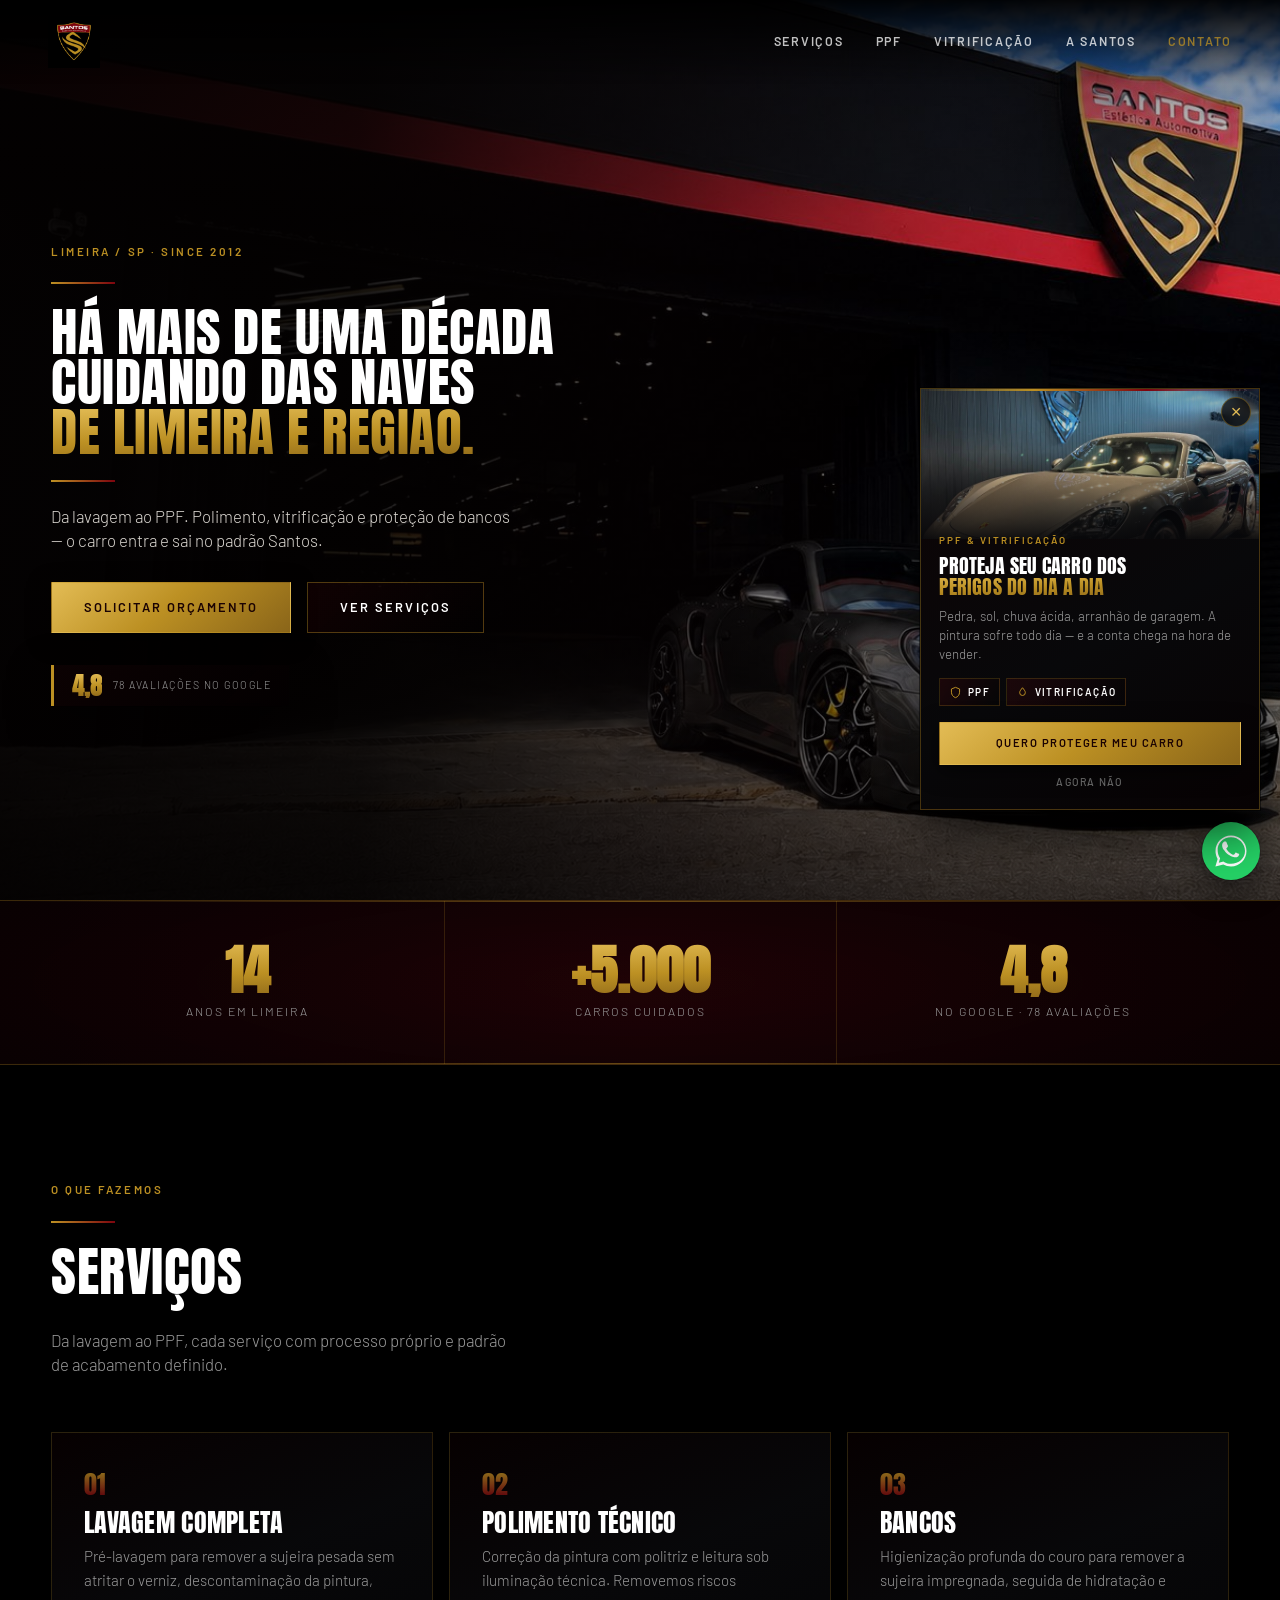
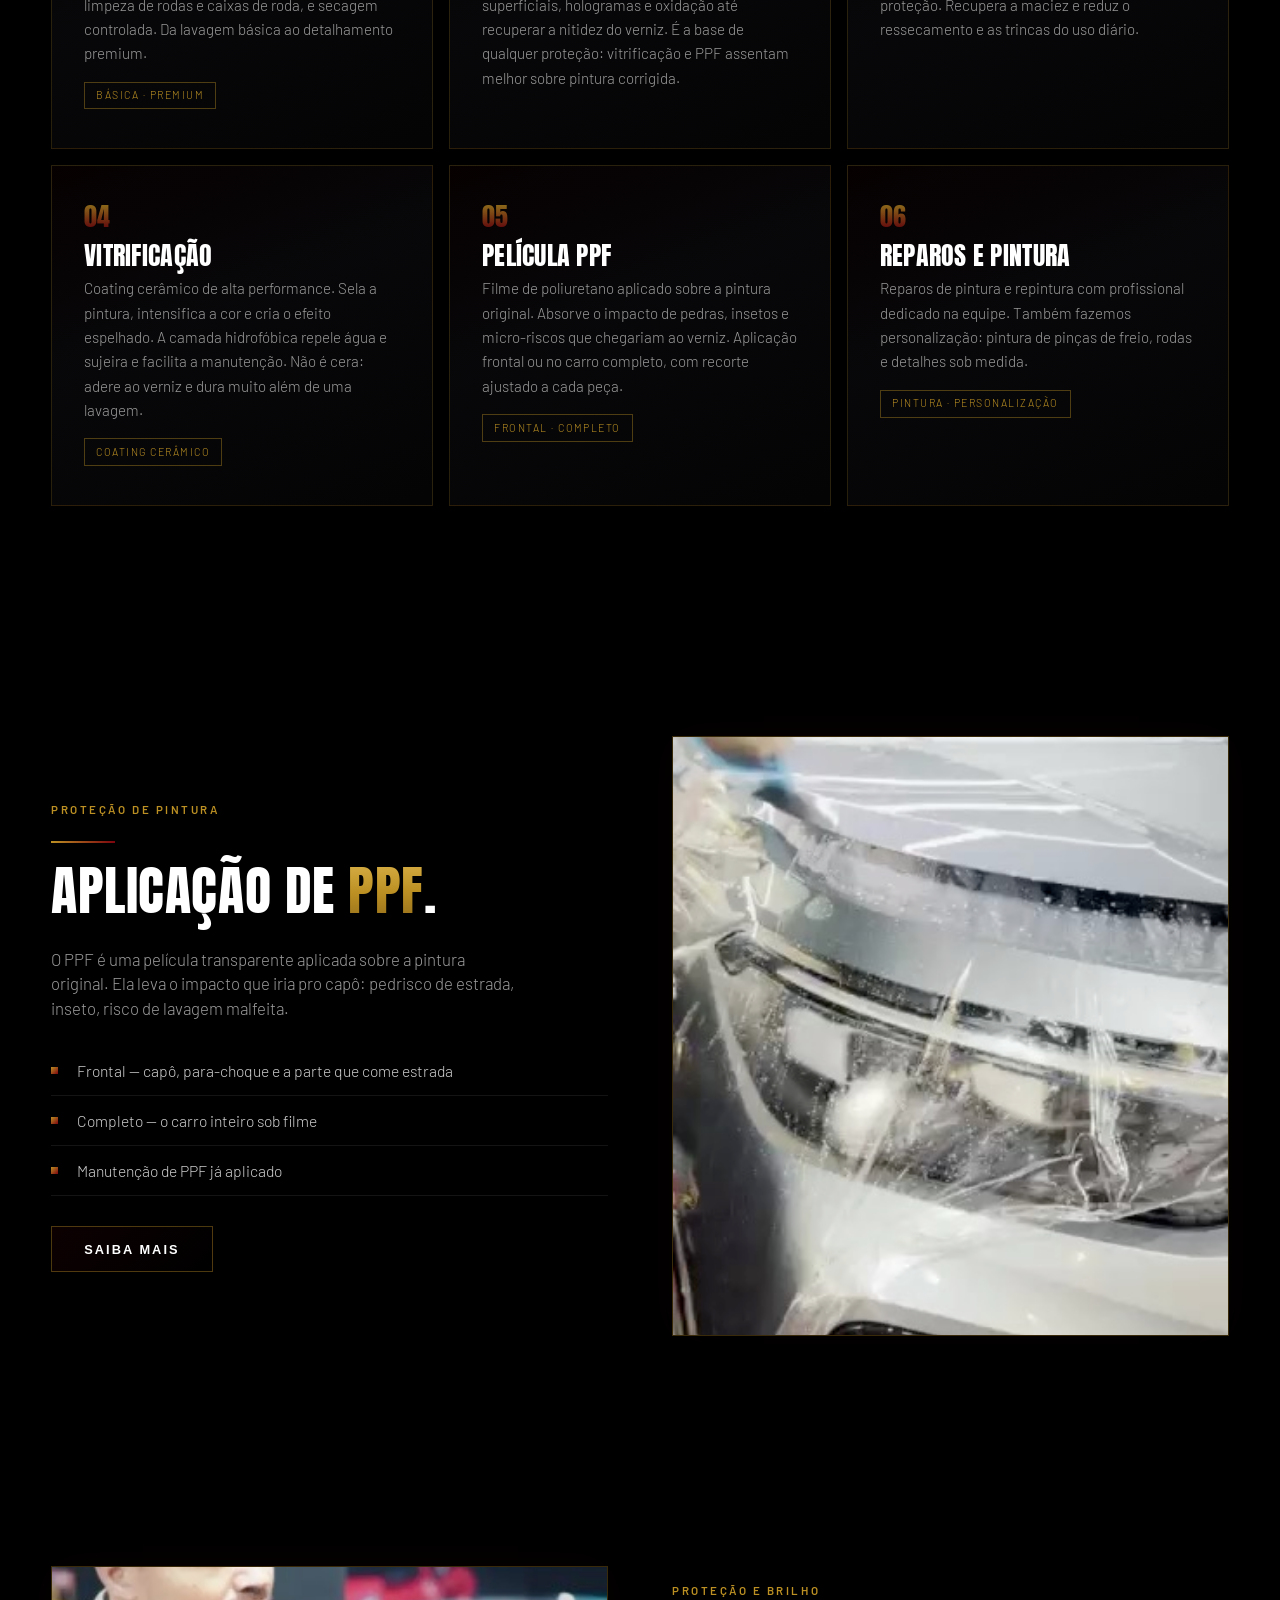
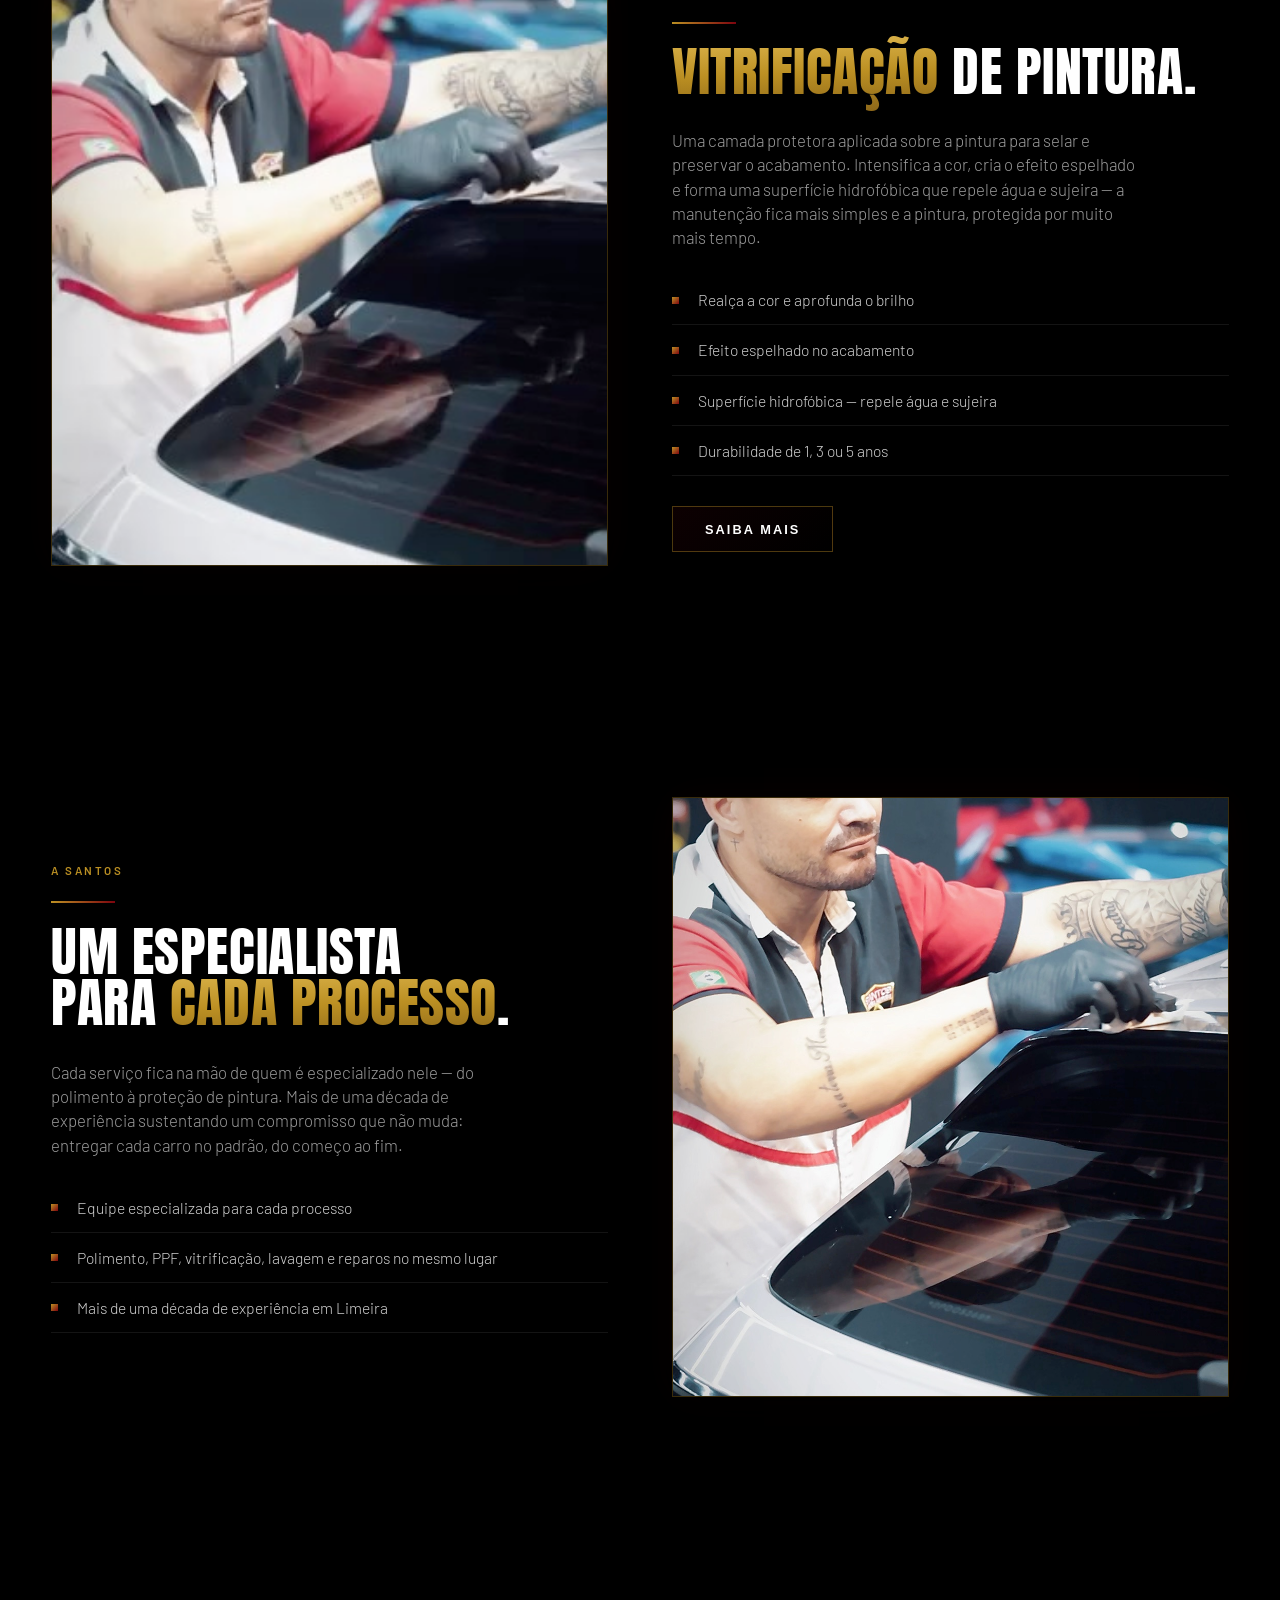
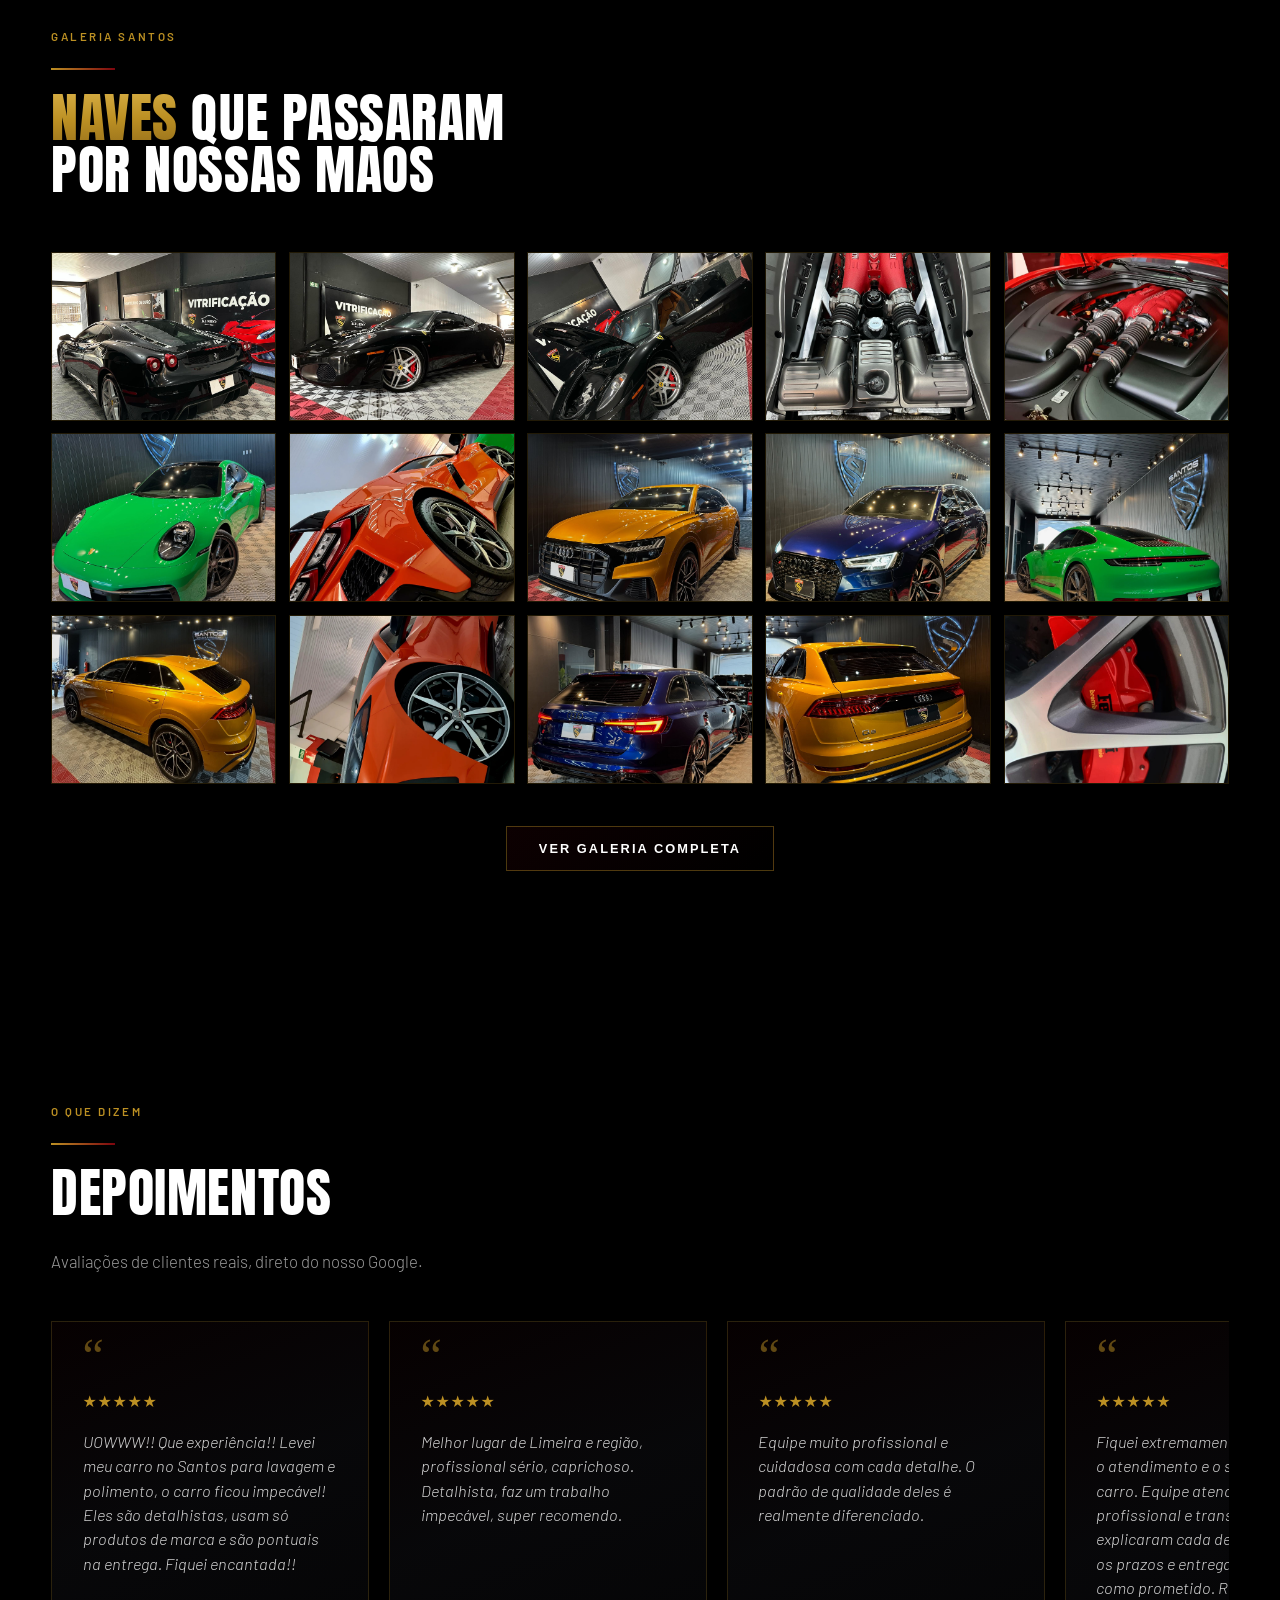
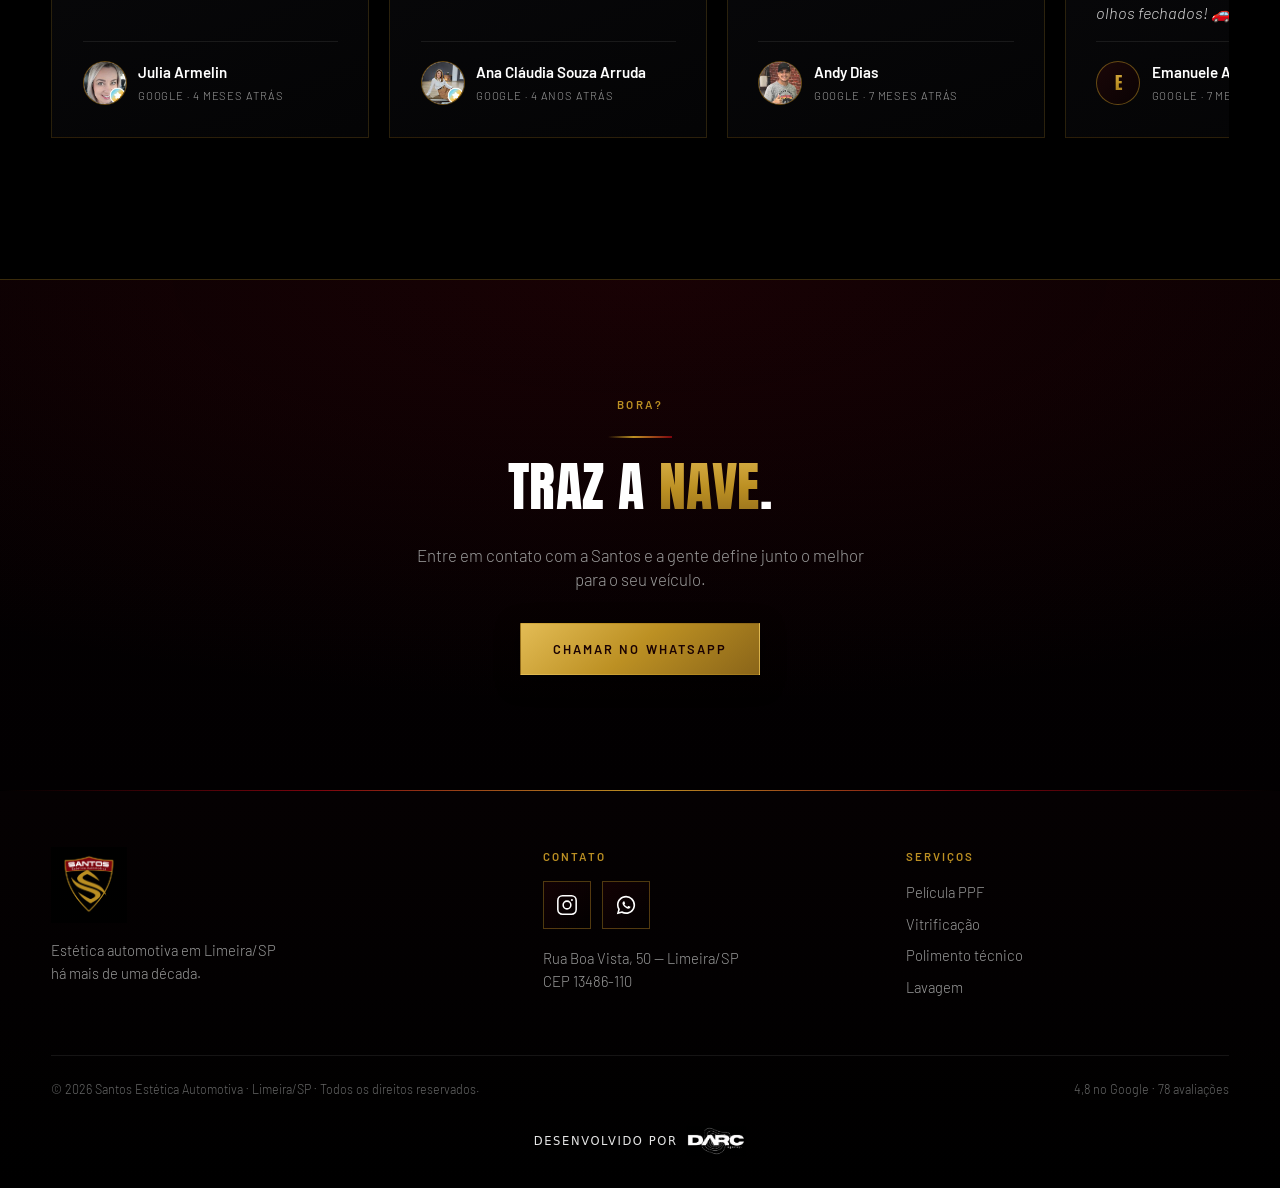
==== commit b68151af: "Adiciona pop-up de canto com PPF e vitrificacao Card fixo no canto inferior direito (acima do botao " ====
--- a/site/index.html
+++ b/site/index.html
@@ -421,6 +421,84 @@
   }
   .zap:hover{transform:translateY(-2px);box-shadow:0 12px 34px rgba(0,0,0,.6)}
   .zap svg{width:32px;height:32px;display:block}
+
+  /* ---------- card de canto: PPF + vitrificação ---------- */
+  /* fica acima do botão do WhatsApp (58px + 1.25rem de base) pra não colidir */
+  .pop{
+    position:fixed;right:1.25rem;bottom:calc(1.25rem + 58px + .75rem);z-index:70;
+    width:min(340px,calc(100vw - 2.5rem));
+    display:none;
+    opacity:0;transform:translateY(14px);
+    transition:opacity .4s ease,transform .45s cubic-bezier(.2,.8,.25,1);
+  }
+  .pop.montado{display:block}
+  .pop.aberto{opacity:1;transform:none}
+  .pop-caixa{
+    position:relative;overflow:hidden;
+    background:linear-gradient(150deg,#0d0304 0%,var(--preto-2) 58%,#070203 100%);
+    border:1px solid rgba(188,144,35,.34);
+    box-shadow:0 18px 50px rgba(0,0,0,.72),0 0 0 1px rgba(0,0,0,.5);
+  }
+  /* fio dourado/vinho no topo — mesma assinatura do header sólido */
+  .pop-caixa::before{
+    content:'';position:absolute;inset:0 0 auto 0;height:2px;z-index:3;
+    background:linear-gradient(90deg,transparent,var(--dourado),var(--vinho),transparent);
+  }
+  .pop-foto{position:relative;height:150px;overflow:hidden}
+  .pop-foto img{width:100%;height:100%;object-fit:cover;object-position:center 64%}
+  /* a foto morre dentro do fundo do card, sem corte seco */
+  .pop-foto::after{
+    content:'';position:absolute;inset:0;
+    background:linear-gradient(180deg,rgba(3,1,1,.34) 0%,rgba(3,1,1,.06) 42%,rgba(8,8,10,.96) 100%);
+  }
+  .pop-corpo{padding:.15rem 1.15rem 1.15rem;position:relative;z-index:2;margin-top:-.5rem}
+  .pop-corpo .rotulo{font-size:.62rem;letter-spacing:.2em}
+  .pop-corpo h2{font-size:1.22rem;line-height:1.05;margin-top:.45rem}
+  .pop-corpo .sub{font-size:.83rem;line-height:1.45;margin-top:.6rem;max-width:none}
+  .pop-tags{
+    display:flex;gap:.4rem;flex-wrap:wrap;margin:.85rem 0 1rem;
+  }
+  .pop-tag{
+    display:inline-flex;align-items:center;gap:.35rem;
+    padding:.3rem .55rem;
+    background:linear-gradient(120deg,rgba(125,4,14,.16),rgba(0,0,0,.3));
+    border:1px solid rgba(188,144,35,.22);
+    font-size:.63rem;font-weight:600;letter-spacing:.14em;text-transform:uppercase;color:var(--branco);
+  }
+  .pop-tag svg{width:13px;height:13px;color:var(--dourado);flex:0 0 13px}
+  .pop-acoes{display:flex;flex-direction:column;gap:.5rem}
+  .pop-acoes .btn{padding:.72rem 1rem;font-size:.7rem;text-align:center;letter-spacing:.13em}
+  .pop-depois{
+    background:none;border:0;cursor:pointer;padding:.15rem;
+    font-family:var(--corpo);font-size:.66rem;font-weight:500;
+    letter-spacing:.12em;text-transform:uppercase;color:#6f6f6f;
+    transition:color .2s;
+  }
+  .pop-depois:hover{color:var(--branco)}
+  .pop-fechar{
+    position:absolute;top:.5rem;right:.5rem;z-index:4;
+    width:30px;height:30px;border-radius:50%;cursor:pointer;
+    background:rgba(3,1,1,.7);backdrop-filter:blur(4px);
+    border:1px solid rgba(188,144,35,.4);color:var(--dourado-claro);
+    font-size:1.15rem;line-height:1;display:grid;place-items:center;
+    transition:border-color .2s,transform .2s;
+  }
+  .pop-fechar:hover{border-color:var(--dourado);transform:scale(1.08)}
+  /* respiro dourado na entrada — chama o olho sem ocupar espaço */
+  @keyframes pop-brilho{
+    0%,100%{box-shadow:0 18px 50px rgba(0,0,0,.72),0 0 0 1px rgba(0,0,0,.5)}
+    50%{box-shadow:0 18px 50px rgba(0,0,0,.72),0 0 0 1px rgba(0,0,0,.5),0 0 22px rgba(188,144,35,.3)}
+  }
+  .pop.aberto .pop-caixa{animation:pop-brilho 2.6s ease-in-out 2}
+  @media(max-width:560px){
+    .pop{right:.75rem;left:.75rem;width:auto;bottom:calc(.75rem + 58px + .6rem)}
+    .pop-foto{height:124px}
+    .pop-corpo h2{font-size:1.12rem}
+  }
+  @media(prefers-reduced-motion:reduce){
+    .pop{transition:none;transform:none}
+    .pop.aberto .pop-caixa{animation:none}
+  }
 
   @media(prefers-reduced-motion:reduce){*{transition:none!important;scroll-behavior:auto!important}}
 </style>
@@ -1036,6 +1114,39 @@
   </div>
 </footer>
 
+<!-- ---------- card de canto: PPF + vitrificação ---------- -->
+<div class="pop" id="popProtecao" aria-hidden="true" role="dialog" aria-labelledby="popTitulo">
+  <div class="pop-caixa">
+    <button class="pop-fechar" type="button" aria-label="Fechar" data-pop-fechar>&times;</button>
+
+    <div class="pop-foto">
+      <img id="popFoto" src="assets/popup/op4.jpg" style="object-position:center 48%" alt="Carro protegido na Santos Estética Automotiva" loading="lazy">
+    </div>
+
+    <div class="pop-corpo">
+      <p class="rotulo">PPF &amp; Vitrificação</p>
+      <h2 id="popTitulo">Proteja seu carro dos<br><span class="ouro-grad">perigos do dia a dia</span></h2>
+      <p class="sub">Pedra, sol, chuva ácida, arranhão de garagem. A pintura sofre todo dia — e a conta chega na hora de vender.</p>
+
+      <div class="pop-tags">
+        <span class="pop-tag">
+          <svg viewBox="0 0 24 24" fill="none" stroke="currentColor" stroke-width="1.8" aria-hidden="true"><path d="M12 2.5 4.5 5.5v6c0 4.6 3.1 8.6 7.5 10 4.4-1.4 7.5-5.4 7.5-10v-6L12 2.5z"/></svg>
+          PPF
+        </span>
+        <span class="pop-tag">
+          <svg viewBox="0 0 24 24" fill="none" stroke="currentColor" stroke-width="1.8" aria-hidden="true"><path d="M12 3.2c2.6 3.4 5.2 5.9 5.2 9.1A5.2 5.2 0 0 1 12 17.5a5.2 5.2 0 0 1-5.2-5.2c0-3.2 2.6-5.7 5.2-9.1z"/></svg>
+          Vitrificação
+        </span>
+      </div>
+
+      <div class="pop-acoes">
+        <a href="https://wa.me/5519974159984?text=Ol%C3%A1!%20Vim%20pelo%20site%20da%20Santos%20e%20quero%20proteger%20meu%20carro%20com%20PPF%20ou%20vitrifica%C3%A7%C3%A3o." target="_blank" rel="noopener" class="btn cheio" data-pop-fechar-depois>Quero proteger meu carro</a>
+        <button class="pop-depois" type="button" data-pop-fechar>Agora não</button>
+      </div>
+    </div>
+  </div>
+</div>
+
 <a href="https://wa.me/5519974159984?text=Ol%C3%A1!%20Vim%20pelo%20site%20da%20Santos%20e%20quero%20um%20or%C3%A7amento." target="_blank" rel="noopener" class="zap" aria-label="Falar no WhatsApp">
   <svg viewBox="0 0 32 32" fill="currentColor" aria-hidden="true"><path d="M16 .5C7.4.5.5 7.4.5 16c0 2.8.7 5.5 2.1 7.9L.4 31.6l7.9-2.1c2.3 1.3 5 1.9 7.7 1.9 8.6 0 15.5-6.9 15.5-15.5S24.6.5 16 .5zm0 28.3c-2.5 0-4.9-.7-7-1.9l-.5-.3-4.7 1.2 1.3-4.6-.3-.5c-1.4-2.2-2.1-4.7-2.1-7.2C2 8.5 8.3 2.2 16 2.2S30 8.5 30 16 23.7 28.8 16 28.8zm8.5-9.6c-.5-.2-2.8-1.4-3.2-1.5-.4-.2-.7-.2-1 .2-.3.5-1.1 1.5-1.4 1.7-.3.2-.5.3-1 .1-.5-.2-2-.7-3.8-2.4-1.4-1.3-2.4-2.8-2.6-3.3-.3-.5 0-.7.2-1 .2-.2.5-.5.7-.8.2-.3.3-.5.5-.8.2-.3.1-.6 0-.8-.1-.2-1-2.5-1.4-3.4-.4-.9-.7-.8-1-.8h-.8c-.3 0-.7.1-1.1.5-.4.4-1.5 1.4-1.5 3.5s1.5 4.1 1.7 4.4c.2.3 3 4.6 7.3 6.4 1 .4 1.8.7 2.4.9 1 .3 1.9.3 2.6.2.8-.1 2.4-1 2.7-1.9.3-.9.3-1.7.2-1.9-.1-.2-.4-.3-.9-.5z"/></svg>
 </a>
@@ -1124,6 +1235,64 @@
     }, {threshold:.5});
     alvos.forEach(el => obs.observe(el));
   })();
+
+  // card de canto (PPF + vitrificação) — não trava o scroll nem rouba o foco
+  (function(){
+    const pop = document.getElementById('popProtecao');
+    if(!pop) return;
+
+    const CHAVE = 'santos-pop-protecao';
+    const ESPERA = 2500;   // ms antes de aparecer — deixa o cara ver o site primeiro
+    const params = new URLSearchParams(location.search);
+
+    /* rotação de carros — sorteia um a cada exibição.
+       'pos' = object-position: a faixa é baixa (112px), então cada foto precisa
+       do seu próprio enquadramento pra cair em cima do carro, não no teto/chão. */
+    const CARROS = [
+      {src:'assets/popup/op1.jpg', pos:'center 40%', alt:'Corvette laranja com pintura protegida na Santos Estética Automotiva'},
+      {src:'assets/popup/op2.jpg', pos:'center 42%', alt:'Audi Q8 amarelo com pintura vitrificada na Santos Estética Automotiva'},
+      {src:'assets/popup/op3.jpg', pos:'center 38%', alt:'Porsche 911 verde com pintura protegida na Santos Estética Automotiva'},
+      {src:'assets/popup/op4.jpg', pos:'center 48%', alt:'Audi RS4 azul com pintura vitrificada na Santos Estética Automotiva'},
+      {src:'assets/popup/op5.jpg', pos:'center 52%', alt:'Porsche Boxster cinza com pintura protegida na Santos Estética Automotiva'},
+      {src:'assets/popup/op6.jpg', pos:'center 36%', alt:'Ferrari preta com pintura vitrificada na Santos Estética Automotiva'}
+    ];
+
+    const sorteiaCarro = () => {
+      const img = document.getElementById('popFoto');
+      if(!img) return;
+      const c = CARROS[Math.floor(Math.random() * CARROS.length)];
+      img.src = c.src;
+      img.style.objectPosition = c.pos;
+      img.alt = c.alt;
+    };
+
+    // ?popup=1 força a abertura (teste) · ?popup=0 desliga
+    const forcar = params.get('popup') === '1';
+    if(params.get('popup') === '0') return;
+    if(!forcar && sessionStorage.getItem(CHAVE)) return;
+
+    const abre = () => {
+      sorteiaCarro();
+      pop.classList.add('montado');
+      requestAnimationFrame(() => requestAnimationFrame(() => pop.classList.add('aberto')));
+      pop.setAttribute('aria-hidden','false');
+      sessionStorage.setItem(CHAVE, '1');
+    };
+
+    const fecha = () => {
+      pop.classList.remove('aberto');
+      pop.setAttribute('aria-hidden','true');
+      const limpa = () => pop.classList.remove('montado');
+      matchMedia('(prefers-reduced-motion: reduce)').matches ? limpa() : setTimeout(limpa, 420);
+    };
+
+    pop.querySelectorAll('[data-pop-fechar]').forEach(b => b.addEventListener('click', fecha));
+    // o CTA abre o WhatsApp em outra aba — fecha o card atrás
+    pop.querySelector('[data-pop-fechar-depois]')?.addEventListener('click', () => setTimeout(fecha, 120));
+    addEventListener('keydown', e => { if(e.key === 'Escape' && pop.classList.contains('aberto')) fecha(); });
+
+    setTimeout(abre, forcar ? 300 : ESPERA);
+  })();
 </script>
 
 </body>
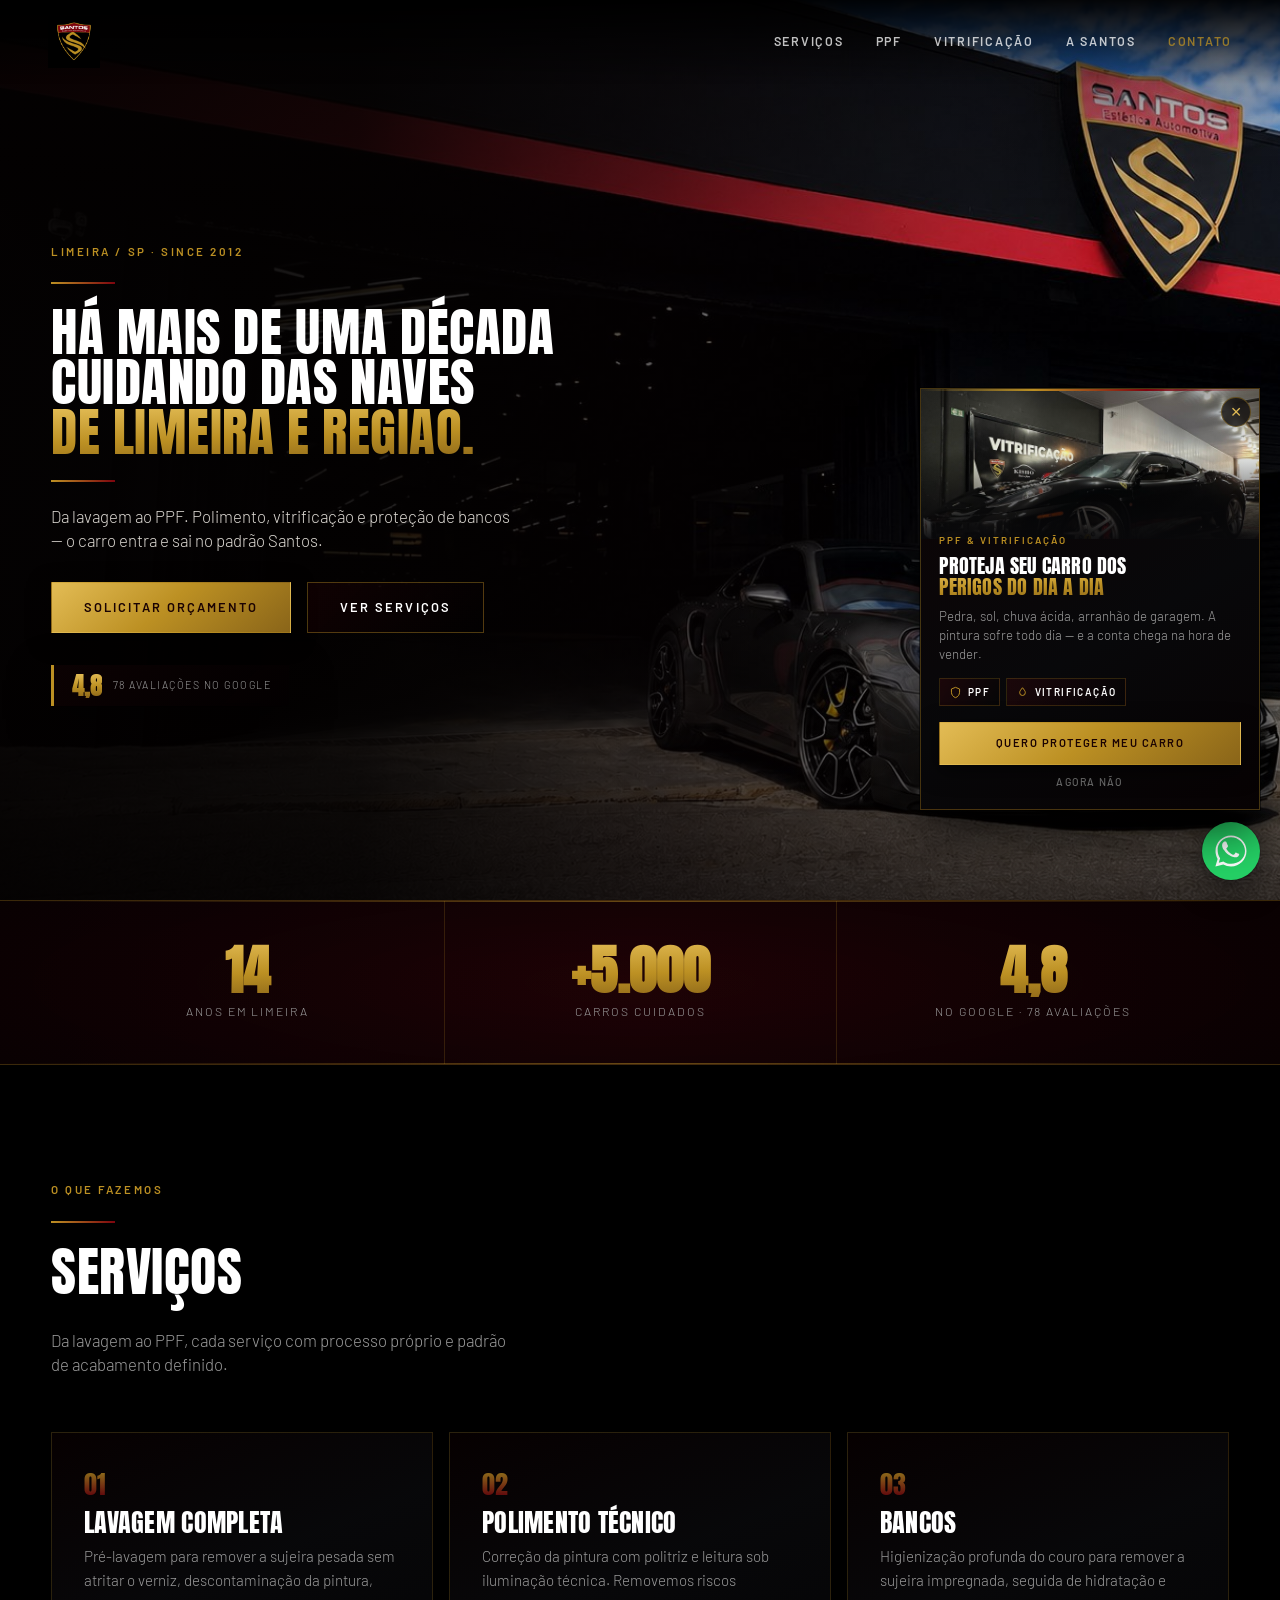
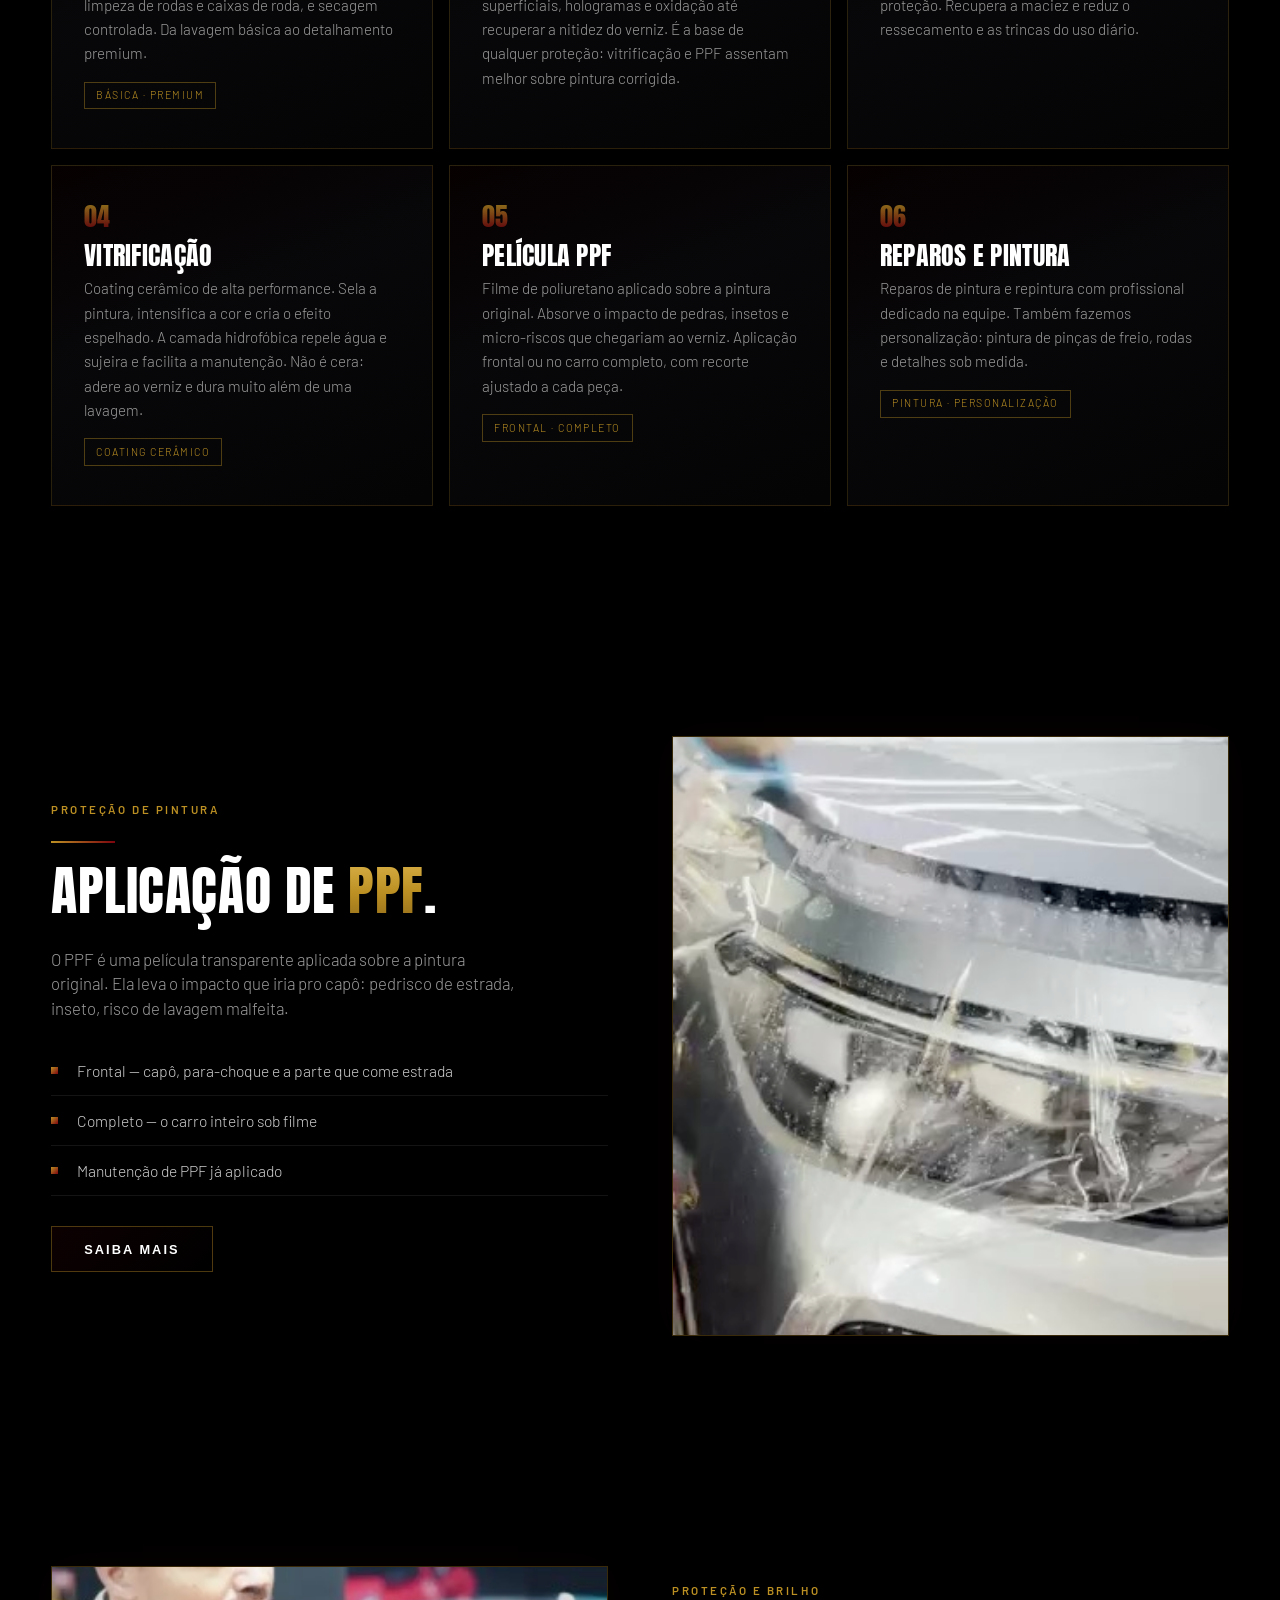
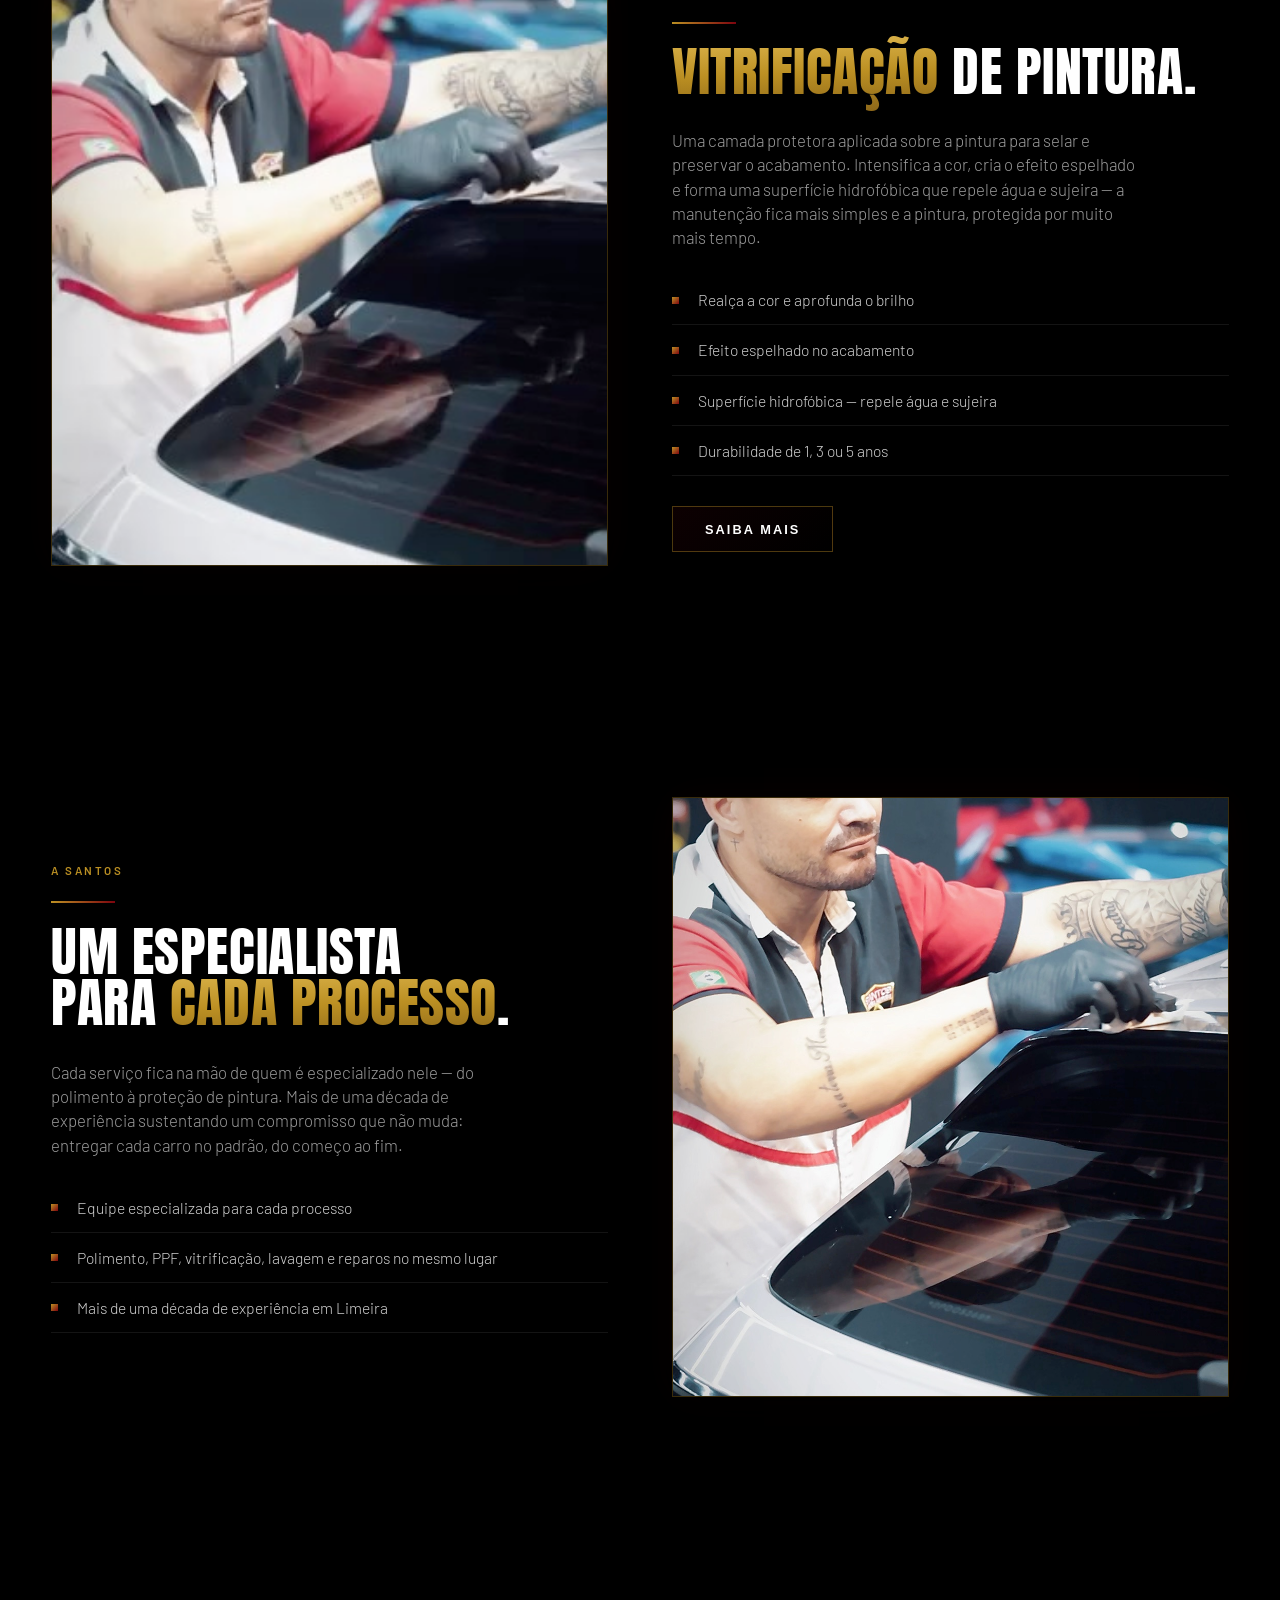
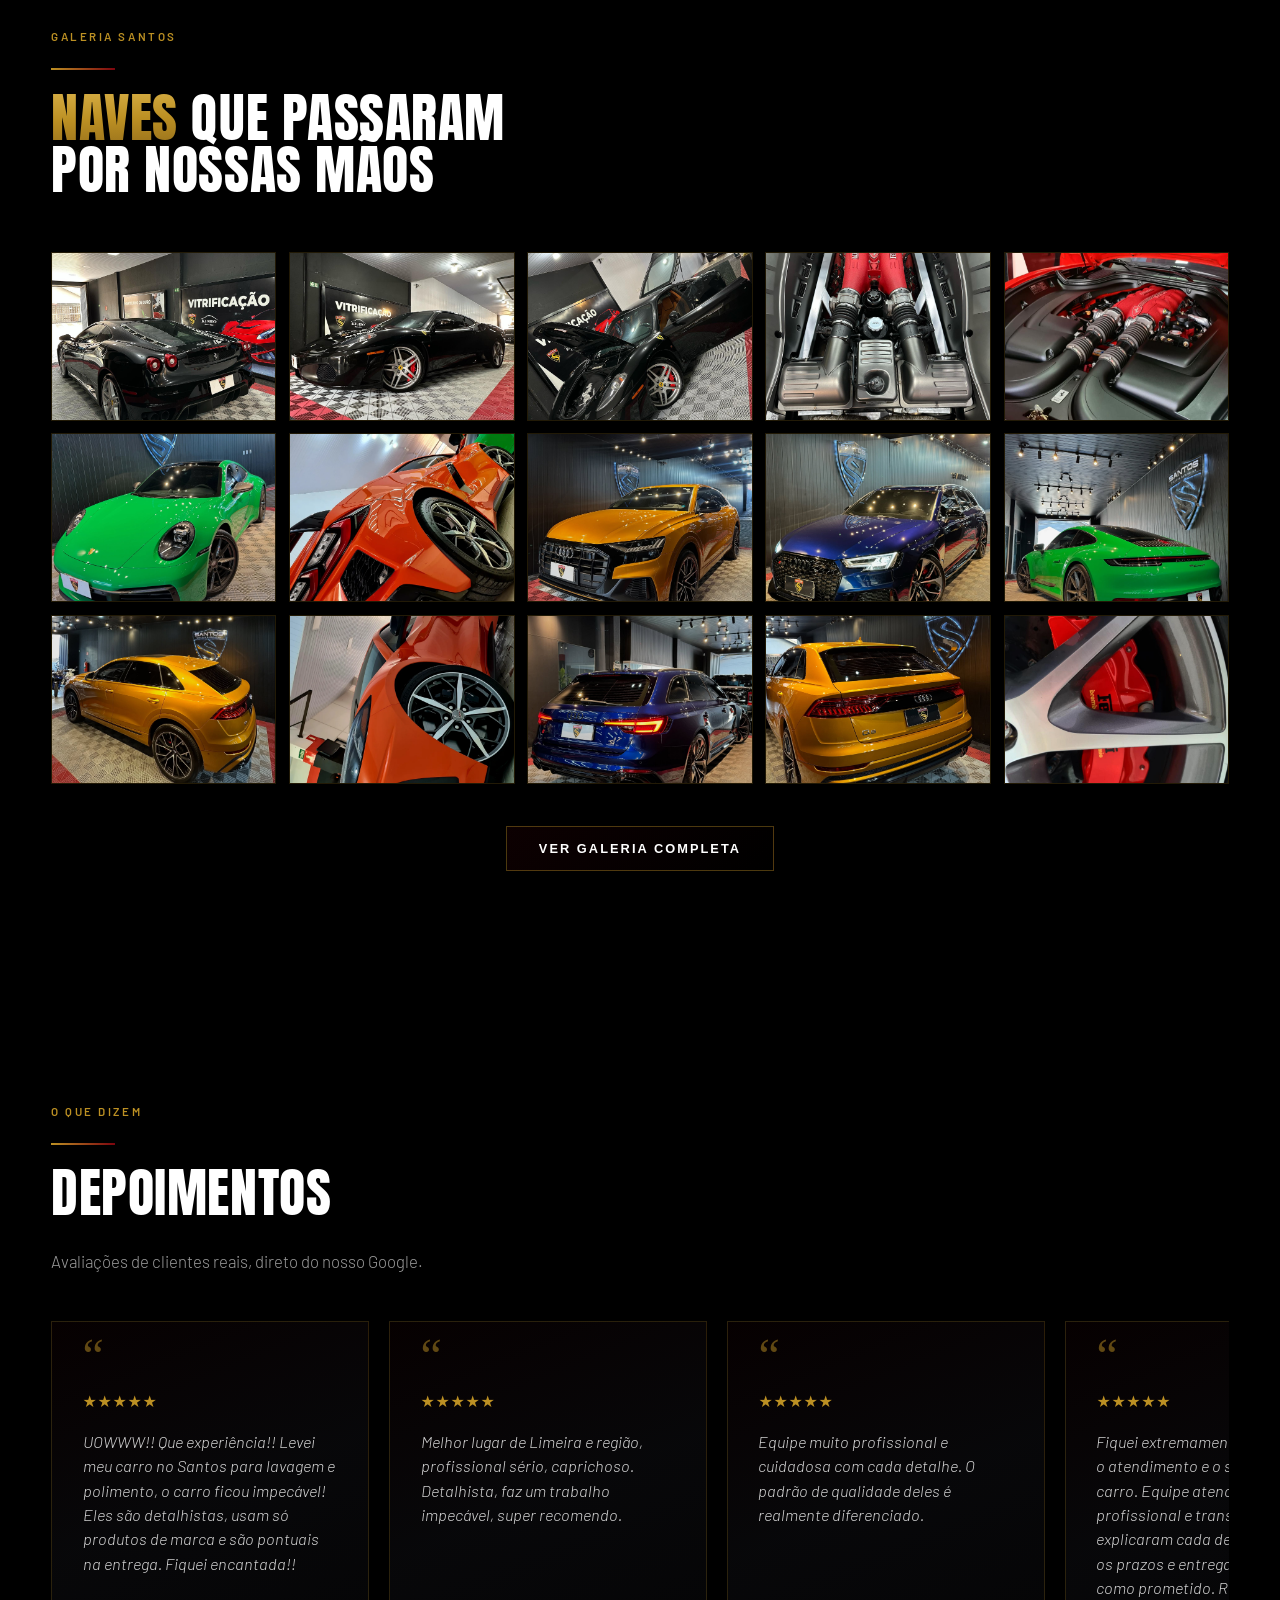
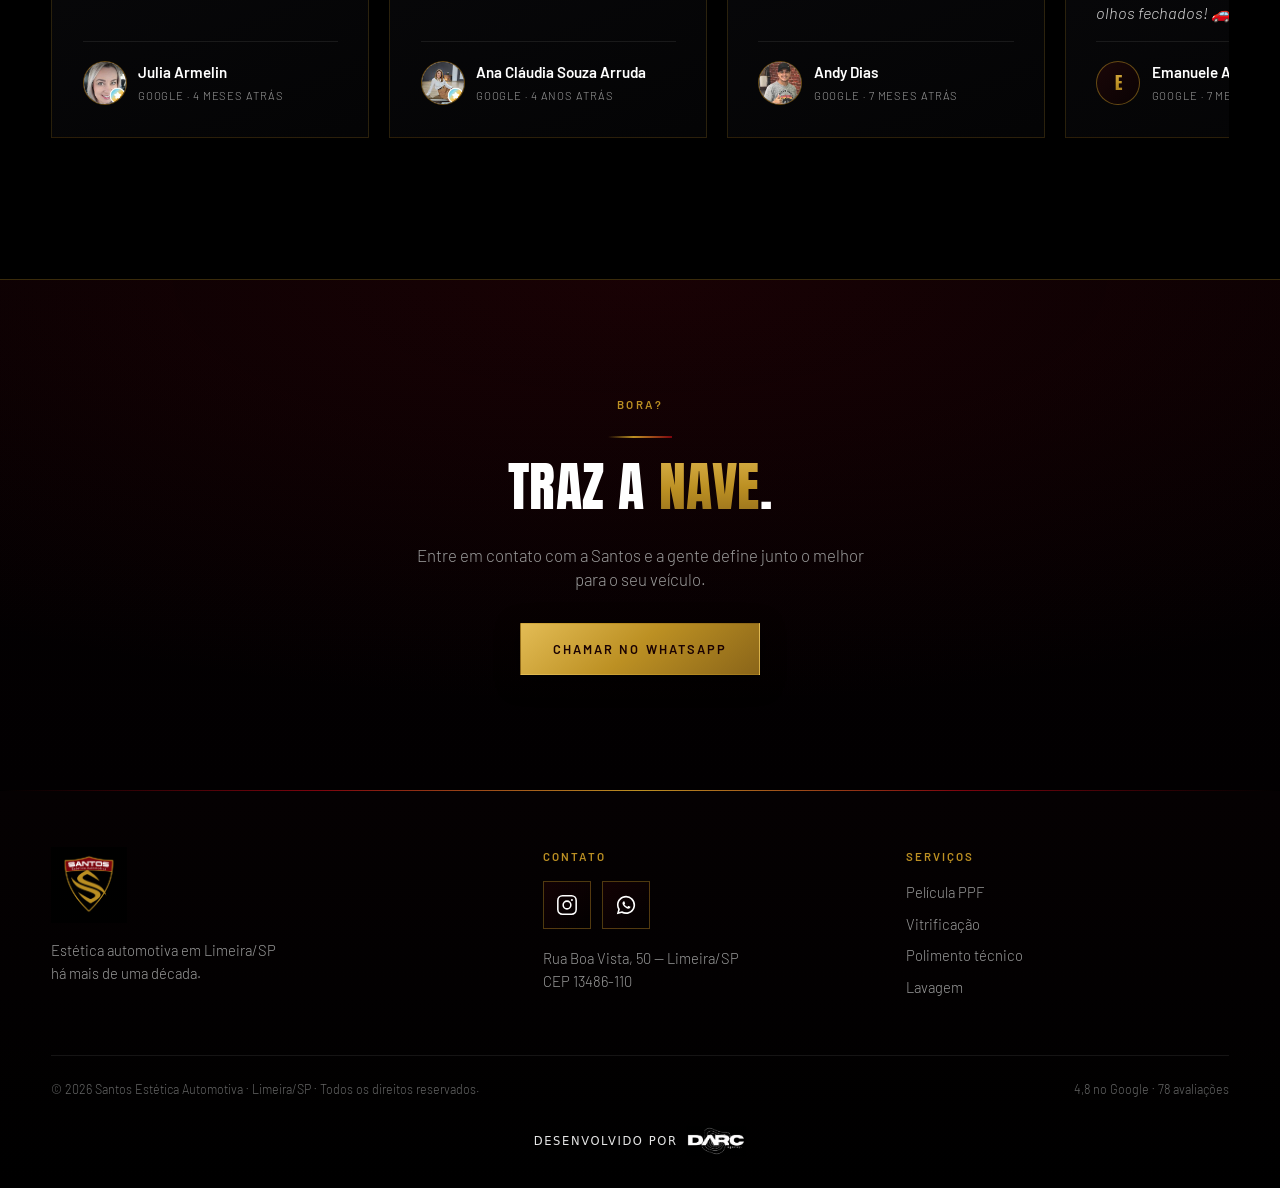
==== commit 6b3f9305: "Adiciona canonical, Open Graph e Twitter Card no site Espelha o que foi aplicado no repo de producao" ====
--- a/site/index.html
+++ b/site/index.html
@@ -5,6 +5,19 @@
 <meta name="viewport" content="width=device-width, initial-scale=1">
 <title>Santos Estética Automotiva — PPF, Vitrificação e Polimento em Limeira/SP</title>
 <meta name="description" content="Estética automotiva em Limeira/SP há mais de uma década. PPF, vitrificação com coating cerâmico e polimento técnico. Mais de mil carros cuidados. 4,8 no Google, 78 avaliações.">
+<!-- SEO e prévia de link: trocar o endereço abaixo quando o domínio próprio entrar -->
+<link rel="canonical" href="https://santos-esteticaauto.vercel.app/">
+<meta name="robots" content="index, follow, max-image-preview:large">
+<meta name="geo.region" content="BR-SP">
+<meta name="geo.placename" content="Limeira">
+<meta property="og:type" content="website">
+<meta property="og:site_name" content="Santos Estética Automotiva">
+<meta property="og:locale" content="pt_BR">
+<meta property="og:title" content="Santos Estética Automotiva — PPF, Vitrificação e Polimento em Limeira/SP">
+<meta property="og:description" content="Estética automotiva em Limeira/SP há mais de uma década. PPF, vitrificação com coating cerâmico e polimento técnico. 4,8 no Google, 78 avaliações.">
+<meta property="og:url" content="https://santos-esteticaauto.vercel.app/">
+<meta property="og:image" content="https://santos-esteticaauto.vercel.app/assets/fachada.jpg">
+<meta name="twitter:card" content="summary_large_image">
 <link rel="preconnect" href="https://fonts.googleapis.com">
 <link rel="preconnect" href="https://fonts.gstatic.com" crossorigin>
 <link href="https://fonts.googleapis.com/css2?family=Anton&family=Barlow:wght@300;400;500;600&display=swap" rel="stylesheet">
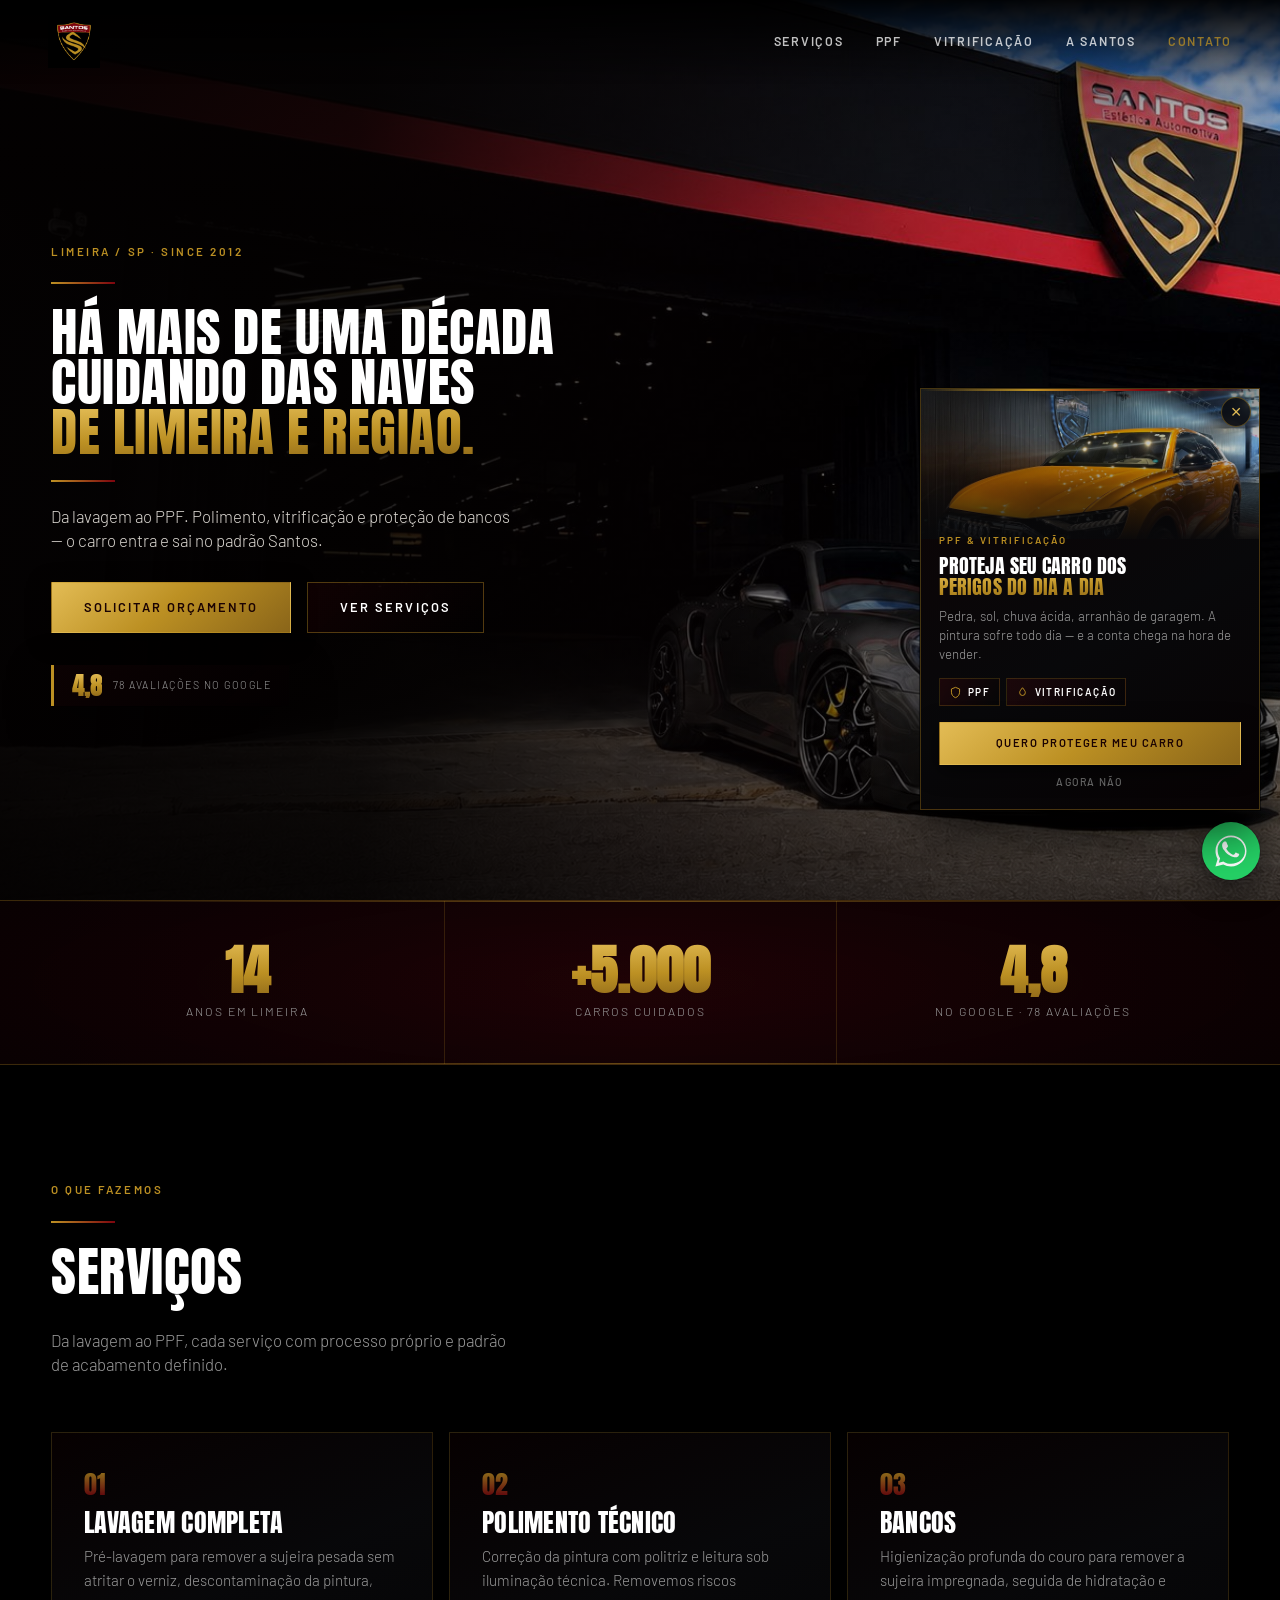
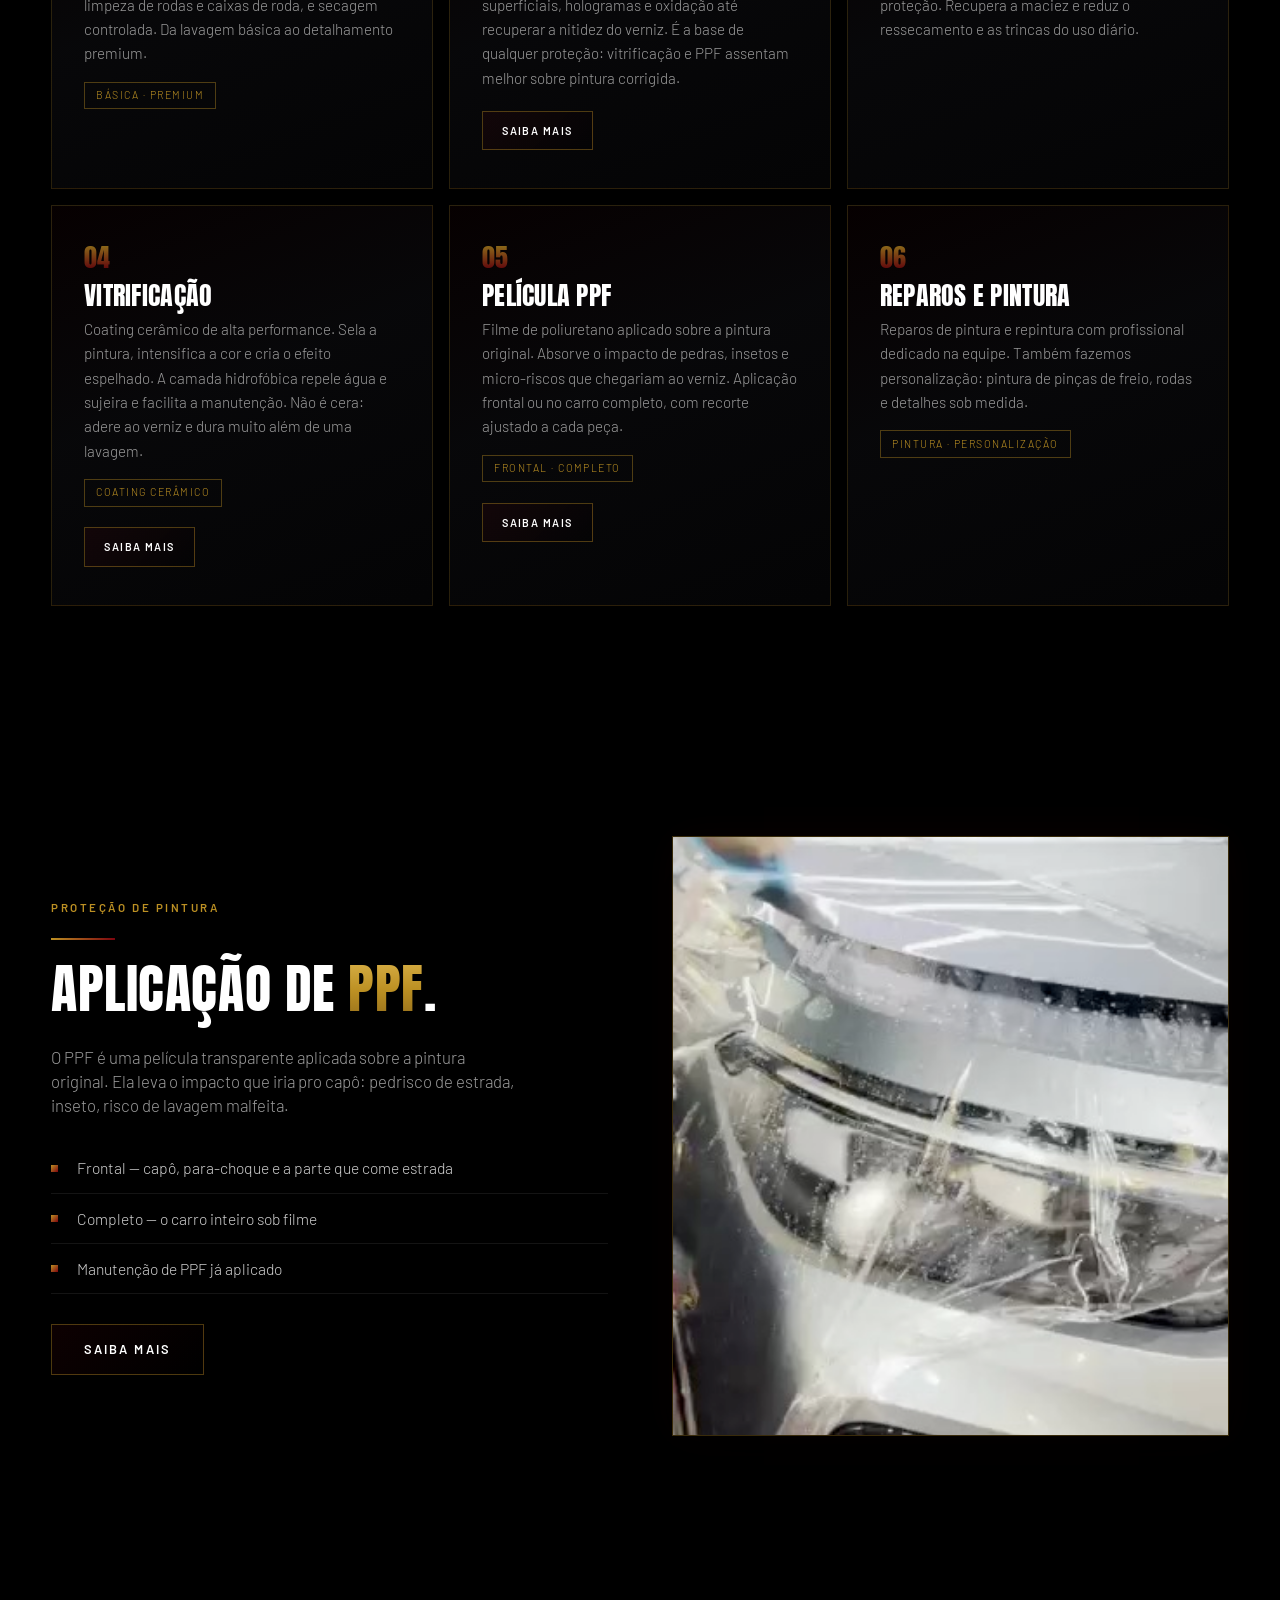
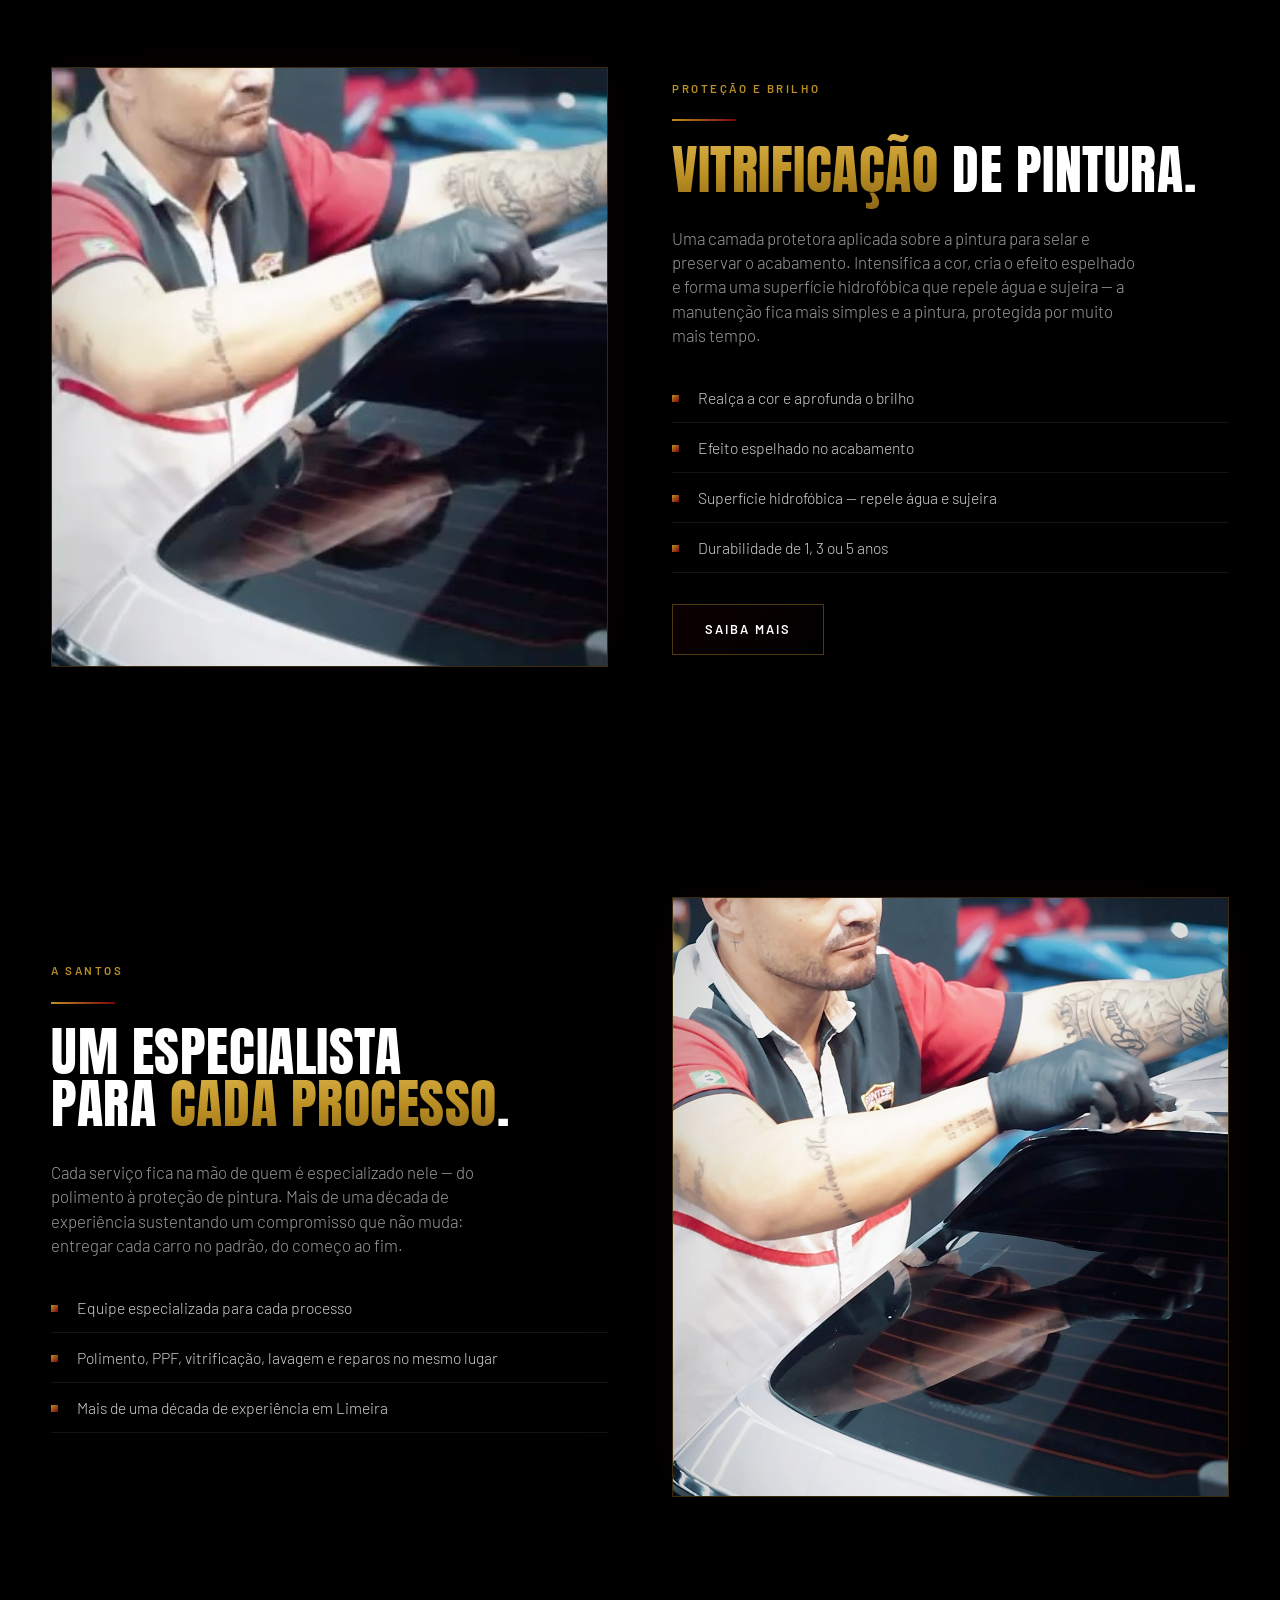
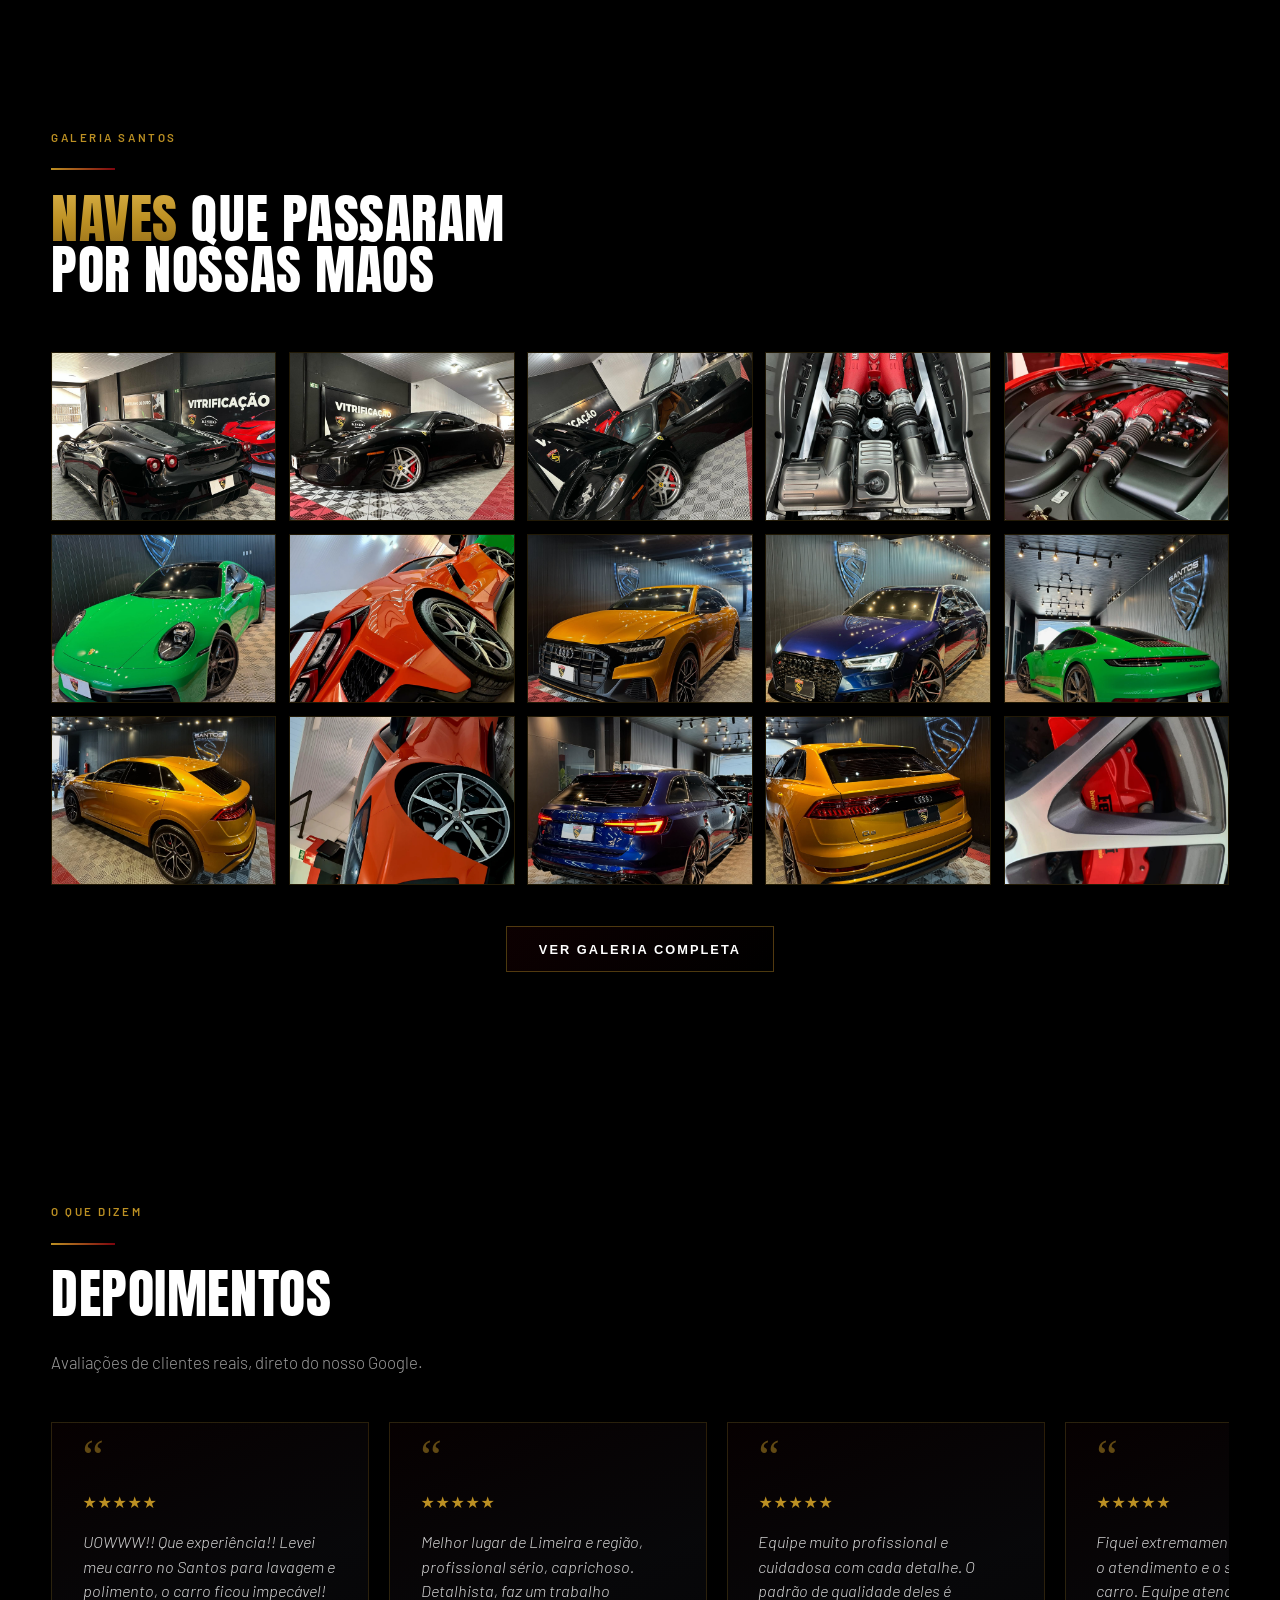
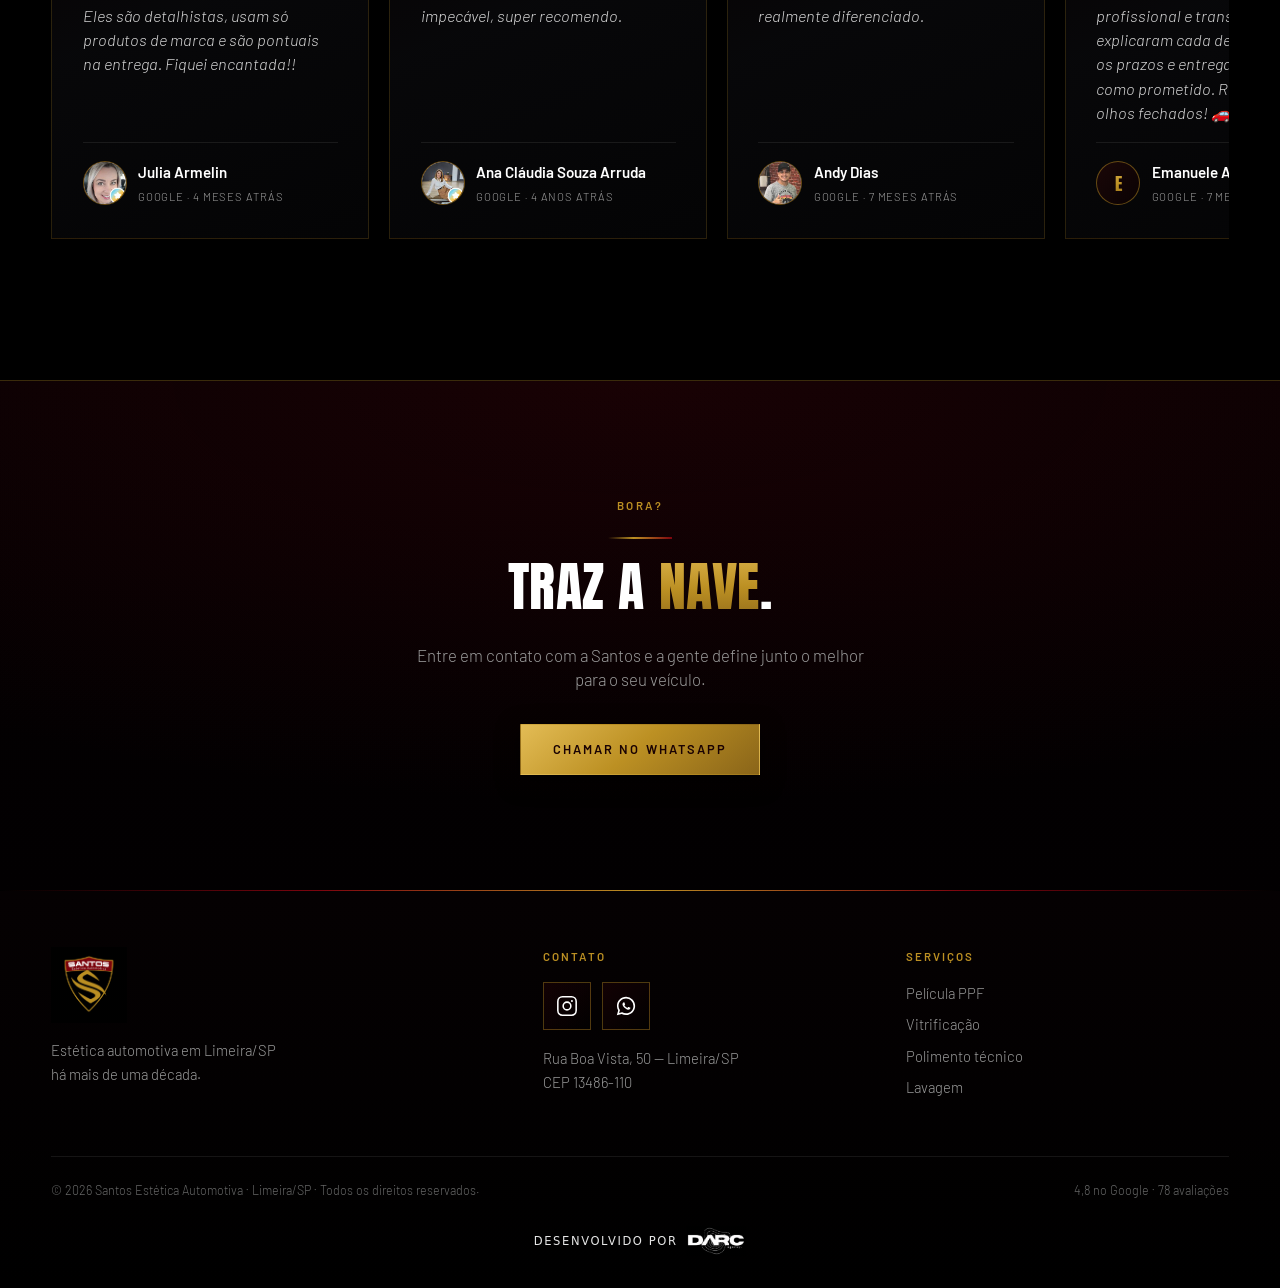
==== commit df64e823: "Cria paginas de PPF, vitrificacao e polimento Os modais de "Saiba mais" de PPF e vitrificacao virara" ====
--- a/site/index.html
+++ b/site/index.html
@@ -21,500 +21,7 @@
 <link rel="preconnect" href="https://fonts.googleapis.com">
 <link rel="preconnect" href="https://fonts.gstatic.com" crossorigin>
 <link href="https://fonts.googleapis.com/css2?family=Anton&family=Barlow:wght@300;400;500;600&display=swap" rel="stylesheet">
-<style>
-  :root{
-    --preto:#000;
-    --preto-2:#08080a;
-    --preto-3:#131313;
-    --dourado:#BC9023;
-    --dourado-claro:#e3bc55;
-    --dourado-escuro:#8a6519;
-    --vinho:#7D040E;
-    --vinho-fundo:#2a0508;
-    --vinho-brasa:rgba(125,4,14,.24);
-    --branco:#fff;
-    --cinza:#9a9a9a;
-    --display:'Anton',Impact,'Arial Narrow',sans-serif;
-    --corpo:'Barlow',system-ui,-apple-system,sans-serif;
-  }
-  *{box-sizing:border-box;margin:0;padding:0}
-  html{scroll-behavior:smooth}
-  body{
-    /* brasa de vinho vindo do brasão — atmosfera, não bloco chapado */
-    background:
-      radial-gradient(1100px 700px at 88% -5%, rgba(125,4,14,.11), transparent 64%),
-      radial-gradient(900px 600px at -10% 38%, rgba(125,4,14,.05), transparent 62%),
-      radial-gradient(1000px 700px at 100% 88%, rgba(125,4,14,.07), transparent 64%),
-      var(--preto);
-    background-attachment:fixed;
-    color:var(--branco);
-    font-family:var(--corpo);
-    font-weight:300;
-    line-height:1.6;
-    -webkit-font-smoothing:antialiased;
-    overflow-x:hidden;
-  }
-  /* degradê dourado na palavra-chave — resgatado do carrossel da própria Santos */
-  .ouro-grad{
-    background:linear-gradient(178deg,var(--dourado-claro) 0%,var(--dourado) 52%,var(--dourado-escuro) 100%);
-    -webkit-background-clip:text;background-clip:text;
-    color:transparent;
-    -webkit-text-fill-color:transparent;
-  }
-  img{max-width:100%;display:block}
-  a{color:inherit;text-decoration:none}
-  .wrap{width:min(1200px,92vw);margin-inline:auto}
-
-  /* ---------- tipografia ---------- */
-  h1,h2,h3{font-family:var(--display);font-weight:400;text-transform:uppercase;line-height:.95;letter-spacing:.01em}
-  h1{font-size:clamp(2.6rem,7vw,5.2rem)}
-  h2{font-size:clamp(2rem,4.6vw,3.4rem)}
-  h3{font-size:clamp(1.25rem,2vw,1.6rem)}
-  .fio{
-    width:64px;height:2px;margin:1.4rem 0;
-    background:linear-gradient(90deg,var(--dourado) 0%,var(--vinho) 100%);
-  }
-  .fio.center{margin-inline:auto;background:linear-gradient(90deg,transparent,var(--dourado) 40%,var(--vinho) 100%)}
-  .ouro{color:var(--dourado)}
-  .sub{font-size:1.05rem;line-height:1.45;color:var(--cinza);max-width:52ch}
-  /* afasta a descrição do título (o titulão tem acento/descida que encostava) */
-  h2 + .sub{margin-top:1.9rem}
-  .rotulo{
-    font-family:var(--corpo);font-weight:600;font-size:.72rem;
-    letter-spacing:.22em;text-transform:uppercase;color:var(--dourado);
-  }
-
-  /* ---------- topo ---------- */
-  header{
-    position:fixed;inset:0 0 auto 0;z-index:50;
-    display:flex;align-items:center;justify-content:space-between;
-    padding:1rem clamp(1rem,4vw,3rem);
-    background:linear-gradient(to bottom,rgba(0,0,0,.92),transparent);
-    transition:background .3s,backdrop-filter .3s;
-  }
-  header.solido{
-    background:linear-gradient(90deg,rgba(2,0,1,.98),rgba(12,2,4,.97),rgba(2,0,1,.98));
-    backdrop-filter:blur(12px);
-    border-bottom:1px solid transparent;
-    border-image:linear-gradient(90deg,transparent,var(--dourado),var(--vinho),transparent) 1;
-  }
-  header img{height:52px;width:auto}
-  nav{display:flex;gap:2rem;align-items:center}
-  nav a{
-    font-size:.78rem;font-weight:600;letter-spacing:.14em;text-transform:uppercase;
-    color:var(--branco);opacity:.75;transition:opacity .2s,color .2s;
-  }
-  nav a:hover{opacity:1;color:var(--dourado)}
-  @media(max-width:860px){nav{display:none}}
-
-  /* ---------- botões ---------- */
-  .btn{
-    display:inline-block;padding:.9rem 2rem;position:relative;
-    border:1px solid rgba(188,144,35,.4);color:var(--branco);
-    background:linear-gradient(135deg,rgba(125,4,14,.10),rgba(0,0,0,.35));
-    font-weight:600;font-size:.8rem;letter-spacing:.16em;text-transform:uppercase;
-    transition:border-color .25s,box-shadow .25s,transform .2s;
-  }
-  .btn:hover{
-    border-color:var(--dourado);
-    box-shadow:0 0 0 1px rgba(188,144,35,.22),0 10px 28px rgba(125,4,14,.22);
-    transform:translateY(-1px);
-  }
-  .btn.cheio{
-    background:linear-gradient(140deg,var(--dourado-claro) 0%,var(--dourado) 48%,var(--dourado-escuro) 100%);
-    color:#1a0203;border-color:transparent;font-weight:600;
-    box-shadow:0 6px 22px rgba(0,0,0,.6);
-  }
-  .btn.cheio:hover{
-    box-shadow:0 10px 30px rgba(188,144,35,.22),0 4px 18px rgba(0,0,0,.7);
-    transform:translateY(-1px);
-  }
-
-  /* ---------- hero ---------- */
-  .hero{
-    position:relative;min-height:100svh;
-    display:flex;align-items:center;
-    padding:7rem 0 4rem;
-    background:url('assets/fachada.jpg') no-repeat;
-    background-size:cover;
-    background-position:center 42%;
-    overflow:hidden;
-  }
-  /* degradê horizontal: forte na esquerda (texto), suave na direita (imagem) */
-  .hero::before{
-    content:'';position:absolute;inset:0;z-index:1;pointer-events:none;
-    background:
-      linear-gradient(90deg,
-        rgba(3,1,1,.96) 0%,
-        rgba(3,1,1,.9) 28%,
-        rgba(5,1,2,.62) 52%,
-        rgba(5,1,2,.24) 74%,
-        rgba(5,1,2,.04) 100%),
-      linear-gradient(180deg,
-        rgba(3,1,1,.5) 0%, transparent 24%,
-        transparent 66%, rgba(3,1,1,.7) 100%);
-  }
-  .hero-inner{position:relative;z-index:2;width:min(1200px,92vw);margin-inline:auto}
-  .hero-txt{max-width:600px}
-  .hero-txt h1{font-size:clamp(1.9rem,4.4vw,3.3rem);margin:.1rem 0}
-  .hero-txt h1 span{display:block}
-  .hero-txt .sub{margin-bottom:1.8rem;color:#dcd8d2}
-  .hero-cta{display:flex;gap:1rem;flex-wrap:wrap}
-  .selo{
-    display:inline-flex;align-items:center;gap:.7rem;margin-top:2rem;
-    background:linear-gradient(135deg,rgba(14,2,3,.82),rgba(3,0,1,.62));
-    border-left:3px solid var(--dourado);
-    padding:.55rem 1.1rem;
-    backdrop-filter:blur(4px);
-    box-shadow:0 14px 40px rgba(0,0,0,.5);
-  }
-  .selo b{font-family:var(--display);font-size:1.5rem;line-height:1}
-  .selo small{font-size:.66rem;letter-spacing:.14em;text-transform:uppercase;color:var(--cinza)}
-  @media(max-width:900px){
-    .hero{padding-top:6rem;background-position:66% center}
-    /* na tela estreita o texto passa por cima da imagem — escurece tudo pra leitura */
-    .hero::before{
-      background:linear-gradient(180deg,rgba(3,1,1,.86),rgba(3,1,1,.62) 46%,rgba(3,1,1,.88));
-    }
-    .hero-txt{max-width:100%}
-  }
-
-  /* ---------- prova ---------- */
-  .prova{
-    position:relative;
-    background:
-      radial-gradient(120% 180% at 50% 50%, rgba(125,4,14,.16), rgba(4,1,2,.96) 68%),
-      linear-gradient(90deg,#030001,#0d0204 50%,#030001);
-    border-block:1px solid rgba(188,144,35,.28);
-    overflow:hidden;
-  }
-  .prova::before,.prova::after{
-    content:'';position:absolute;left:0;right:0;height:1px;
-    background:linear-gradient(90deg,transparent,var(--dourado),transparent);
-    opacity:.5;
-  }
-  .prova::before{top:0}
-  .prova::after{bottom:0}
-  .prova-grid{display:grid;grid-template-columns:repeat(3,1fr);text-align:center}
-  .prova-item{padding:2.6rem 1rem}
-  .prova-item+.prova-item{border-left:1px solid rgba(188,144,35,.2)}
-  .prova-item b{
-    font-family:var(--display);font-size:clamp(2.2rem,4.4vw,3.4rem);
-    display:block;line-height:1;
-    background:linear-gradient(178deg,var(--dourado-claro),var(--dourado) 55%,var(--dourado-escuro));
-    -webkit-background-clip:text;background-clip:text;
-    color:transparent;-webkit-text-fill-color:transparent;
-  }
-  .prova-item span{font-size:.76rem;letter-spacing:.16em;text-transform:uppercase;color:var(--cinza)}
-  @media(max-width:760px){
-    .prova-grid{grid-template-columns:1fr}
-    .prova-item+.prova-item{border-left:0;border-top:1px solid rgba(188,144,35,.18)}
-    .prova-item{padding:1.8rem 1rem}
-  }
-
-  /* ---------- seções ---------- */
-  section{padding:clamp(4rem,9vw,7.5rem) 0}
-  .cabeca{margin-bottom:3.5rem;max-width:60ch}
-
-  /* ---------- serviços ---------- */
-  /* gap+background pintava as células vazias de dourado — borda por card resolve */
-  .servicos{display:grid;grid-template-columns:repeat(auto-fit,minmax(290px,1fr));gap:1rem}
-  .servico{
-    position:relative;overflow:hidden;
-    background:linear-gradient(158deg,rgba(125,4,14,.05) 0%,rgba(8,8,10,.94) 44%,rgba(4,4,5,.97) 100%);
-    padding:2.4rem 2rem;
-    border:1px solid rgba(188,144,35,.2);
-    transition:border-color .3s,transform .3s,box-shadow .3s;
-  }
-  .servico::before{
-    content:'';position:absolute;left:0;top:0;bottom:0;width:2px;
-    background:linear-gradient(180deg,var(--dourado),var(--vinho));
-    opacity:0;transition:opacity .3s;
-  }
-  .servico:hover{
-    border-color:rgba(188,144,35,.5);
-    transform:translateY(-3px);
-    box-shadow:0 18px 44px rgba(0,0,0,.75),0 0 24px rgba(125,4,14,.10);
-  }
-  .servico:hover::before{opacity:1}
-  .servico .num{
-    font-family:var(--display);font-size:1.6rem;line-height:1;
-    background:linear-gradient(180deg,rgba(188,144,35,.75),rgba(125,4,14,.75));
-    -webkit-background-clip:text;background-clip:text;
-    color:transparent;-webkit-text-fill-color:transparent;
-  }
-  .servico h3{margin:.8rem 0 .6rem}
-  .servico p{font-size:.95rem;color:var(--cinza)}
-  .servico .tag{
-    display:inline-block;margin-top:1rem;font-size:.66rem;letter-spacing:.14em;
-    text-transform:uppercase;color:var(--dourado);border:1px solid rgba(188,144,35,.4);
-    padding:.28rem .7rem;
-  }
-
-  /* ---------- destaque ---------- */
-  .destaque{display:grid;grid-template-columns:1fr 1fr;gap:clamp(2rem,5vw,4.5rem);align-items:center}
-  .destaque .moldura{position:relative}
-  .destaque .moldura::before{
-    content:'';position:absolute;inset:-12%;
-    background:radial-gradient(closest-side,rgba(125,4,14,.20),transparent 76%);
-    filter:blur(30px);pointer-events:none;
-  }
-  .destaque .moldura::after{
-    content:'';position:absolute;inset:0;pointer-events:none;
-    background:linear-gradient(to top,rgba(5,1,2,.7),transparent 52%);
-  }
-  .destaque img,.destaque video{
-    position:relative;
-    aspect-ratio:9/16;object-fit:cover;max-height:600px;width:100%;
-    border:1px solid rgba(188,144,35,.3);
-    box-shadow:0 26px 60px rgba(0,0,0,.82),0 0 42px rgba(125,4,14,.09);
-  }
-  @media(max-width:860px){.destaque{grid-template-columns:1fr}}
-  .lista{list-style:none;margin-top:1.6rem}
-  .lista li{
-    padding:.75rem 0 .75rem 1.6rem;position:relative;
-    border-bottom:1px solid rgba(255,255,255,.08);font-size:.98rem;color:#cfcfcf;
-  }
-  .lista li::before{
-    content:'';position:absolute;left:0;top:1.35rem;width:7px;height:7px;
-    background:linear-gradient(135deg,var(--dourado),var(--vinho));
-  }
-
-  /* ---------- galeria ---------- */
-  /* masonry orgânico — fotos com alturas naturais, deslocadas */
-  .galeria{columns:5;column-gap:.8rem}
-  .galeria figure{
-    break-inside:avoid;margin:0 0 .8rem;
-    position:relative;overflow:hidden;
-    border:1px solid rgba(188,144,35,.18);
-  }
-  .galeria img{width:100%;height:auto;display:block;transition:transform .5s}
-  .galeria figure:hover img{transform:scale(1.04)}
-  @media(max-width:1100px){.galeria{columns:4}}
-  @media(max-width:820px){.galeria{columns:3}}
-  @media(max-width:560px){.galeria{columns:2}}
-  /* grade em linhas — lê esquerda→direita, cima→baixo (topo garantido) */
-  .galeria.grade{columns:auto;display:grid;grid-template-columns:repeat(5,1fr);gap:.8rem}
-  .galeria.grade figure{margin:0;aspect-ratio:4/3}
-  .galeria.grade img{width:100%;height:100%;object-fit:cover}
-  @media(max-width:1100px){.galeria.grade{grid-template-columns:repeat(4,1fr)}}
-  @media(max-width:820px){.galeria.grade{grid-template-columns:repeat(3,1fr)}}
-  @media(max-width:560px){.galeria.grade{grid-template-columns:repeat(2,1fr)}}
-
-  .galeria-acao{text-align:center;margin-top:2.6rem}
-  .galeria-modal{
-    position:fixed;inset:0;z-index:200;display:none;
-    background:rgba(3,1,1,.975);
-    overflow-y:auto;padding:clamp(3.5rem,7vw,5.5rem) 0 3rem;
-  }
-  .galeria-modal.aberto{display:block}
-  .galeria-modal-inner{width:min(1200px,92vw);margin-inline:auto}
-  .cabeca-modal{text-align:center;margin-bottom:2.2rem}
-  .galeria-fechar{
-    position:fixed;top:1rem;right:1.25rem;z-index:210;
-    width:48px;height:48px;border-radius:50%;cursor:pointer;
-    background:linear-gradient(135deg,rgba(14,2,3,.92),rgba(3,0,1,.85));
-    border:1px solid rgba(188,144,35,.5);color:var(--dourado-claro);
-    font-size:1.7rem;line-height:1;display:grid;place-items:center;
-    transition:border-color .2s,transform .2s;
-  }
-  .galeria-fechar:hover{border-color:var(--dourado);transform:scale(1.07)}
-
-  /* ---------- saiba mais (botão + corpo do modal) ---------- */
-  .destaque-cta{margin-top:1.9rem}
-  .saiba-corpo{max-width:66ch;margin:0 auto 2.8rem}
-  .saiba-corpo .sub{max-width:none;text-align:center;margin-inline:auto}
-  .saiba-corpo .sub + .sub{margin-top:1.1rem}
-  .saiba-corpo .lista{max-width:54ch;margin:2rem auto 0}
-  .modal-rotulo-galeria{text-align:center;margin-bottom:1.6rem}
-
-  /* ---------- depoimentos ---------- */
-  .depo{padding-block:clamp(4rem,9vw,7.5rem)}
-  .depo .cabeca{margin-bottom:0}
-  .depo-track{
-    display:flex;gap:1.25rem;overflow-x:auto;overscroll-behavior-x:contain;
-    scroll-snap-type:x mandatory;scroll-behavior:smooth;
-    margin-top:2.4rem;padding:.6rem 0 1.6rem;
-    scrollbar-width:none;cursor:grab;
-    -webkit-user-select:none;user-select:none;
-  }
-  .depo-track.arrastando{cursor:grabbing;scroll-behavior:auto;scroll-snap-type:none}
-  .depo-track::-webkit-scrollbar{display:none}
-  .depo-card{
-    scroll-snap-align:start;flex:0 0 max(260px,27%);
-    display:flex;flex-direction:column;gap:1rem;min-height:250px;
-    padding:2rem 1.9rem;
-    background:linear-gradient(158deg,rgba(125,4,14,.05) 0%,rgba(8,8,10,.94) 44%,rgba(4,4,5,.97) 100%);
-    border:1px solid rgba(188,144,35,.2);
-    transition:border-color .3s,transform .3s,box-shadow .3s;
-  }
-  .depo-card:hover{
-    border-color:rgba(188,144,35,.45);transform:translateY(-3px);
-    box-shadow:0 18px 44px rgba(0,0,0,.7),0 0 22px rgba(125,4,14,.1);
-  }
-  .depo-aspas{font-family:Georgia,'Times New Roman',serif;font-size:3rem;line-height:.1;height:1.1rem;color:rgba(188,144,35,.5)}
-  .depo-estrelas{display:flex;gap:.12rem;color:var(--dourado);font-size:1rem;letter-spacing:.04em}
-  .depo-estrelas .off{color:rgba(255,255,255,.18)}
-  .depo-texto{font-size:1.02rem;line-height:1.5;color:#d4d4d4;font-style:italic;flex:1}
-  .depo-rodape{margin-top:auto;padding-top:1.1rem;border-top:1px solid rgba(255,255,255,.08);display:flex;align-items:center;gap:.7rem}
-  .depo-avatar{
-    width:44px;height:44px;border-radius:50%;flex-shrink:0;overflow:hidden;position:relative;
-    border:1px solid rgba(188,144,35,.5);background:linear-gradient(135deg,#1a0708,#0a0203);
-  }
-  .depo-avatar img{width:100%;height:100%;object-fit:cover;display:block}
-  .depo-avatar.mono::after,.depo-avatar.semfoto::after{
-    content:attr(data-ini);position:absolute;inset:0;display:grid;place-items:center;
-    font-family:var(--display);font-size:1.15rem;line-height:1;
-    background:linear-gradient(178deg,var(--dourado-claro),var(--dourado) 55%,var(--dourado-escuro));
-    -webkit-background-clip:text;background-clip:text;color:transparent;-webkit-text-fill-color:transparent;
-  }
-  .depo-nome{font-weight:600;color:#fff;font-size:.95rem}
-  .depo-meta{font-size:.7rem;letter-spacing:.08em;text-transform:uppercase;color:var(--cinza);margin-top:.2rem}
-  /* ---------- fechamento ---------- */
-  .fechar{
-    position:relative;text-align:center;
-    background:
-      radial-gradient(140% 130% at 50% 0%, rgba(125,4,14,.17), transparent 64%),
-      linear-gradient(180deg,#050102,#020001);
-    border-top:1px solid rgba(188,144,35,.3);
-  }
-  .fechar h2{margin-bottom:1.2rem}
-  .fechar .sub{margin:1.9rem auto 2rem}
-
-  /* ---------- rodapé ---------- */
-  footer{
-    background:linear-gradient(180deg,#050102,#000);
-    border-top:1px solid transparent;
-    border-image:linear-gradient(90deg,transparent,var(--vinho),var(--dourado),var(--vinho),transparent) 1;
-    padding:3.5rem 0 2rem;
-  }
-  .rodape{display:grid;grid-template-columns:1.4fr 1fr 1fr;gap:2.5rem}
-  .rodape img{height:76px;margin-bottom:1rem}
-  .rodape h4{font-size:.72rem;letter-spacing:.18em;text-transform:uppercase;color:var(--dourado);margin-bottom:1rem;font-weight:600}
-  .rodape p,.rodape a{font-size:.92rem;color:var(--cinza);display:block;margin-bottom:.5rem}
-  .rodape a:hover{color:var(--branco)}
-  /* contato — botões quadrados de rede social + endereço em texto */
-  .rodape-social{display:flex;gap:.7rem;margin-bottom:1.1rem}
-  .rodape-social a{
-    width:48px;height:48px;margin:0;display:grid;place-items:center;
-    border:1px solid rgba(188,144,35,.4);color:var(--branco);
-    background:linear-gradient(135deg,rgba(125,4,14,.12),rgba(0,0,0,.35));
-    transition:border-color .25s,color .25s,transform .2s,box-shadow .25s;
-  }
-  .rodape-social a:hover{
-    border-color:var(--dourado);color:var(--dourado-claro);
-    transform:translateY(-2px);
-    box-shadow:0 0 0 1px rgba(188,144,35,.22),0 10px 26px rgba(125,4,14,.22);
-  }
-  .rodape-social svg{width:22px;height:22px;display:block}
-  .creditos{
-    margin-top:3rem;padding-top:1.5rem;border-top:1px solid rgba(255,255,255,.08);
-    font-size:.78rem;color:#666;display:flex;justify-content:space-between;gap:1rem;flex-wrap:wrap;
-  }
-  .assinatura{
-    display:flex;align-items:center;justify-content:center;gap:.55rem;
-    margin-top:1.6rem;
-    font-size:.72rem;letter-spacing:.14em;text-transform:uppercase;color:#e6e6e6;font-weight:400;
-  }
-  .assinatura img{height:30px;width:auto;display:block}
-  @media(max-width:760px){.rodape{grid-template-columns:1fr}}
-
-  .pendente{
-    background:rgba(188,144,35,.1);border:1px dashed var(--dourado);
-    color:var(--dourado-claro);padding:.15rem .5rem;font-size:.85em;font-weight:500;
-  }
-
-  .zap{
-    position:fixed;right:1.25rem;bottom:1.25rem;z-index:60;
-    width:58px;height:58px;border-radius:50%;
-    display:grid;place-items:center;
-    background:#25d366;color:#fff;
-    box-shadow:0 8px 30px rgba(0,0,0,.55),0 0 0 1px rgba(0,0,0,.15);
-    transition:transform .2s,box-shadow .2s;
-  }
-  .zap:hover{transform:translateY(-2px);box-shadow:0 12px 34px rgba(0,0,0,.6)}
-  .zap svg{width:32px;height:32px;display:block}
-
-  /* ---------- card de canto: PPF + vitrificação ---------- */
-  /* fica acima do botão do WhatsApp (58px + 1.25rem de base) pra não colidir */
-  .pop{
-    position:fixed;right:1.25rem;bottom:calc(1.25rem + 58px + .75rem);z-index:70;
-    width:min(340px,calc(100vw - 2.5rem));
-    display:none;
-    opacity:0;transform:translateY(14px);
-    transition:opacity .4s ease,transform .45s cubic-bezier(.2,.8,.25,1);
-  }
-  .pop.montado{display:block}
-  .pop.aberto{opacity:1;transform:none}
-  .pop-caixa{
-    position:relative;overflow:hidden;
-    background:linear-gradient(150deg,#0d0304 0%,var(--preto-2) 58%,#070203 100%);
-    border:1px solid rgba(188,144,35,.34);
-    box-shadow:0 18px 50px rgba(0,0,0,.72),0 0 0 1px rgba(0,0,0,.5);
-  }
-  /* fio dourado/vinho no topo — mesma assinatura do header sólido */
-  .pop-caixa::before{
-    content:'';position:absolute;inset:0 0 auto 0;height:2px;z-index:3;
-    background:linear-gradient(90deg,transparent,var(--dourado),var(--vinho),transparent);
-  }
-  .pop-foto{position:relative;height:150px;overflow:hidden}
-  .pop-foto img{width:100%;height:100%;object-fit:cover;object-position:center 64%}
-  /* a foto morre dentro do fundo do card, sem corte seco */
-  .pop-foto::after{
-    content:'';position:absolute;inset:0;
-    background:linear-gradient(180deg,rgba(3,1,1,.34) 0%,rgba(3,1,1,.06) 42%,rgba(8,8,10,.96) 100%);
-  }
-  .pop-corpo{padding:.15rem 1.15rem 1.15rem;position:relative;z-index:2;margin-top:-.5rem}
-  .pop-corpo .rotulo{font-size:.62rem;letter-spacing:.2em}
-  .pop-corpo h2{font-size:1.22rem;line-height:1.05;margin-top:.45rem}
-  .pop-corpo .sub{font-size:.83rem;line-height:1.45;margin-top:.6rem;max-width:none}
-  .pop-tags{
-    display:flex;gap:.4rem;flex-wrap:wrap;margin:.85rem 0 1rem;
-  }
-  .pop-tag{
-    display:inline-flex;align-items:center;gap:.35rem;
-    padding:.3rem .55rem;
-    background:linear-gradient(120deg,rgba(125,4,14,.16),rgba(0,0,0,.3));
-    border:1px solid rgba(188,144,35,.22);
-    font-size:.63rem;font-weight:600;letter-spacing:.14em;text-transform:uppercase;color:var(--branco);
-  }
-  .pop-tag svg{width:13px;height:13px;color:var(--dourado);flex:0 0 13px}
-  .pop-acoes{display:flex;flex-direction:column;gap:.5rem}
-  .pop-acoes .btn{padding:.72rem 1rem;font-size:.7rem;text-align:center;letter-spacing:.13em}
-  .pop-depois{
-    background:none;border:0;cursor:pointer;padding:.15rem;
-    font-family:var(--corpo);font-size:.66rem;font-weight:500;
-    letter-spacing:.12em;text-transform:uppercase;color:#6f6f6f;
-    transition:color .2s;
-  }
-  .pop-depois:hover{color:var(--branco)}
-  .pop-fechar{
-    position:absolute;top:.5rem;right:.5rem;z-index:4;
-    width:30px;height:30px;border-radius:50%;cursor:pointer;
-    background:rgba(3,1,1,.7);backdrop-filter:blur(4px);
-    border:1px solid rgba(188,144,35,.4);color:var(--dourado-claro);
-    font-size:1.15rem;line-height:1;display:grid;place-items:center;
-    transition:border-color .2s,transform .2s;
-  }
-  .pop-fechar:hover{border-color:var(--dourado);transform:scale(1.08)}
-  /* respiro dourado na entrada — chama o olho sem ocupar espaço */
-  @keyframes pop-brilho{
-    0%,100%{box-shadow:0 18px 50px rgba(0,0,0,.72),0 0 0 1px rgba(0,0,0,.5)}
-    50%{box-shadow:0 18px 50px rgba(0,0,0,.72),0 0 0 1px rgba(0,0,0,.5),0 0 22px rgba(188,144,35,.3)}
-  }
-  .pop.aberto .pop-caixa{animation:pop-brilho 2.6s ease-in-out 2}
-  @media(max-width:560px){
-    .pop{right:.75rem;left:.75rem;width:auto;bottom:calc(.75rem + 58px + .6rem)}
-    .pop-foto{height:124px}
-    .pop-corpo h2{font-size:1.12rem}
-  }
-  @media(prefers-reduced-motion:reduce){
-    .pop{transition:none;transform:none}
-    .pop.aberto .pop-caixa{animation:none}
-  }
-
-  @media(prefers-reduced-motion:reduce){*{transition:none!important;scroll-behavior:auto!important}}
-</style>
+<link rel="stylesheet" href="assets/site.css">
 </head>
 <body>
 
@@ -523,7 +30,7 @@
   <nav>
     <a href="#servicos">Serviços</a>
     <a href="#ppf">PPF</a>
-    <a href="#vitrificacao">Vitrificação</a>
+    <a href="vitrificacao.html">Vitrificação</a>
     <a href="#casa">A Santos</a>
     <a href="#contato" class="ouro">Contato</a>
   </nav>
@@ -586,6 +93,9 @@
         <div class="num">02</div>
         <h3>Polimento técnico</h3>
         <p>Correção da pintura com politriz e leitura sob iluminação técnica. Removemos riscos superficiais, hologramas e oxidação até recuperar a nitidez do verniz. É a base de qualquer proteção: vitrificação e PPF assentam melhor sobre pintura corrigida.</p>
+        <div class="servico-cta">
+          <a class="btn" href="polimento.html">Saiba mais</a>
+        </div>
       </article>
       <article class="servico">
         <div class="num">03</div>
@@ -597,12 +107,18 @@
         <h3>Vitrificação</h3>
         <p>Coating cerâmico de alta performance. Sela a pintura, intensifica a cor e cria o efeito espelhado. A camada hidrofóbica repele água e sujeira e facilita a manutenção. Não é cera: adere ao verniz e dura muito além de uma lavagem.</p>
         <span class="tag">Coating cerâmico</span>
+        <div class="servico-cta">
+          <a class="btn" href="vitrificacao.html">Saiba mais</a>
+        </div>
       </article>
       <article class="servico">
         <div class="num">05</div>
         <h3>Película PPF</h3>
         <p>Filme de poliuretano aplicado sobre a pintura original. Absorve o impacto de pedras, insetos e micro-riscos que chegariam ao verniz. Aplicação frontal ou no carro completo, com recorte ajustado a cada peça.</p>
         <span class="tag">Frontal · Completo</span>
+        <div class="servico-cta">
+          <a class="btn" href="ppf.html">Saiba mais</a>
+        </div>
       </article>
       <article class="servico">
         <div class="num">06</div>
@@ -631,7 +147,7 @@
           <li>Manutenção de PPF já aplicado</li>
         </ul>
         <div class="destaque-cta">
-          <button class="btn" type="button" data-abre-modal="modalPpf">Saiba mais</button>
+          <a class="btn" href="ppf.html">Saiba mais</a>
         </div>
       </div>
       <video src="assets/ppf-video.mp4" poster="assets/ppf-poster.jpg"
@@ -639,46 +155,6 @@
              aria-label="Aplicação de película PPF na frente de um carro"></video>
     </div>
   </section>
-
-  <!-- ---- MODAL: Saiba mais PPF ---- -->
-  <div class="galeria-modal" id="modalPpf" aria-hidden="true" role="dialog" aria-label="Tudo sobre o PPF">
-    <button class="galeria-fechar" type="button" aria-label="Fechar">&times;</button>
-    <div class="galeria-modal-inner">
-      <div class="cabeca-modal">
-        <p class="rotulo">Proteção de pintura</p>
-        <div class="fio center"></div>
-        <h2>Tudo sobre o <span class="ouro-grad">PPF</span></h2>
-      </div>
-      <div class="saiba-corpo">
-        <p class="sub">O PPF (<em>Paint Protection Film</em>) é uma película de poliuretano transparente aplicada sobre a pintura original do carro. Funciona como uma segunda pele: recebe o impacto que chegaria ao verniz — pedrisco de estrada, insetos, galhos e os micro-riscos do dia a dia — sem alterar a cor nem o brilho do veículo.</p>
-        <p class="sub">É a proteção mais robusta que existe para a pintura. Preserva o acabamento de fábrica, protege o valor de revenda e pode ser aplicada só na frente (a parte que come estrada) ou no carro completo.</p>
-        <ul class="lista">
-          <li>Barreira física contra pedrisco, insetos e micro-riscos</li>
-          <li>Preserva a pintura original e o valor de revenda</li>
-          <li>Acabamento invisível — cor e brilho intactos</li>
-          <li>Riscos leves somem com o calor (autorregeneração)</li>
-          <li>Proteção contra raios UV e manchas químicas</li>
-          <li>Aplicação frontal ou no carro completo</li>
-        </ul>
-      </div>
-      <div class="modal-rotulo-galeria">
-        <p class="rotulo">Galeria PPF</p>
-        <div class="fio center"></div>
-      </div>
-      <div class="galeria">
-        <figure><img src="assets/ppf/ppf-01.jpg" loading="lazy" alt="Película PPF aplicada — Santos Estética"></figure>
-        <figure><img src="assets/ppf/ppf-02.jpg" loading="lazy" alt=""></figure>
-        <figure><img src="assets/ppf/ppf-03.jpg" loading="lazy" alt=""></figure>
-        <figure><img src="assets/ppf/ppf-04.jpg" loading="lazy" alt=""></figure>
-        <figure><img src="assets/ppf/ppf-05.jpg" loading="lazy" alt=""></figure>
-        <figure><img src="assets/ppf/ppf-06.jpg" loading="lazy" alt=""></figure>
-        <figure><img src="assets/ppf/ppf-07.jpg" loading="lazy" alt=""></figure>
-        <figure><img src="assets/ppf/ppf-08.jpg" loading="lazy" alt=""></figure>
-        <figure><img src="assets/ppf/ppf-09.jpg" loading="lazy" alt=""></figure>
-        <figure><img src="assets/ppf/ppf-10.jpg" loading="lazy" alt=""></figure>
-      </div>
-    </div>
-  </div>
 
   <!-- ============ VITRIFICAÇÃO ============ -->
   <section id="vitrificacao">
@@ -703,58 +179,11 @@
           <li>Durabilidade de 1, 3 ou 5 anos</li>
         </ul>
         <div class="destaque-cta">
-          <button class="btn" type="button" data-abre-modal="modalVitrificacao">Saiba mais</button>
+          <a class="btn" href="vitrificacao.html">Saiba mais</a>
         </div>
       </div>
     </div>
   </section>
-
-  <!-- ---- MODAL: Saiba mais Vitrificação ---- -->
-  <div class="galeria-modal" id="modalVitrificacao" aria-hidden="true" role="dialog" aria-label="Tudo sobre a vitrificação">
-    <button class="galeria-fechar" type="button" aria-label="Fechar">&times;</button>
-    <div class="galeria-modal-inner">
-      <div class="cabeca-modal">
-        <p class="rotulo">Proteção e brilho</p>
-        <div class="fio center"></div>
-        <h2>Tudo sobre a <span class="ouro-grad">vitrificação</span></h2>
-      </div>
-      <div class="saiba-corpo">
-        <p class="sub">A vitrificação é um coating cerâmico aplicado sobre a pintura, com um compromisso firme com a qualidade em cada aplicação. É um líquido à base de sílica que cura e se liga quimicamente ao verniz, formando uma camada protetora vítrea e transparente. Não é cera: enquanto a cera dura semanas, a vitrificação protege por anos.</p>
-        <p class="sub">O resultado é uma pintura que fica mais funda, mais brilhante e muito mais fácil de manter. A superfície vira hidrofóbica: a água escorre levando a sujeira junto, e o carro passa a sujar menos e lavar mais rápido.</p>
-        <ul class="lista">
-          <li>Efeito hidrofóbico — a água escorre e leva a sujeira junto</li>
-          <li>Realça a cor e cria o efeito espelhado</li>
-          <li>Proteção contra raios UV, chuva ácida e contaminantes</li>
-          <li>Manutenção mais fácil — suja menos e lava mais rápido</li>
-          <li>Durabilidade de 1, 3 ou 5 anos conforme o protocolo</li>
-          <li>Adere quimicamente ao verniz — não é cera</li>
-        </ul>
-      </div>
-      <div class="modal-rotulo-galeria">
-        <p class="rotulo">Galeria Vitrificação</p>
-        <div class="fio center"></div>
-      </div>
-      <div class="galeria">
-        <figure><img src="assets/vitrificacao/vitri-01.jpg" loading="lazy" alt="Vitrificação aplicada — Santos Estética"></figure>
-        <figure><img src="assets/vitrificacao/vitri-02.jpg" loading="lazy" alt=""></figure>
-        <figure><img src="assets/vitrificacao/vitri-03.jpg" loading="lazy" alt=""></figure>
-        <figure><img src="assets/vitrificacao/vitri-04.jpg" loading="lazy" alt=""></figure>
-        <figure><img src="assets/vitrificacao/vitri-05.jpg" loading="lazy" alt=""></figure>
-        <figure><img src="assets/vitrificacao/vitri-06.jpg" loading="lazy" alt=""></figure>
-        <figure><img src="assets/vitrificacao/vitri-07.jpg" loading="lazy" alt=""></figure>
-        <figure><img src="assets/vitrificacao/vitri-08.jpg" loading="lazy" alt=""></figure>
-        <figure><img src="assets/vitrificacao/vitri-09.jpg" loading="lazy" alt=""></figure>
-        <figure><img src="assets/vitrificacao/vitri-10.jpg" loading="lazy" alt=""></figure>
-        <figure><img src="assets/vitrificacao/vitri-11.jpg" loading="lazy" alt=""></figure>
-        <figure><img src="assets/vitrificacao/vitri-12.jpg" loading="lazy" alt=""></figure>
-        <figure><img src="assets/vitrificacao/vitri-13.jpg" loading="lazy" alt=""></figure>
-        <figure><img src="assets/vitrificacao/vitri-14.jpg" loading="lazy" alt=""></figure>
-        <figure><img src="assets/vitrificacao/vitri-15.jpg" loading="lazy" alt=""></figure>
-        <figure><img src="assets/vitrificacao/vitri-16.jpg" loading="lazy" alt=""></figure>
-        <figure><img src="assets/vitrificacao/vitri-17.jpg" loading="lazy" alt=""></figure>
-      </div>
-    </div>
-  </div>
 
   <!-- ============ A CASA ============ -->
   <section id="casa">
@@ -1113,9 +542,9 @@
       </div>
       <div>
         <h4>Serviços</h4>
-        <a href="#ppf">Película PPF</a>
-        <a href="#vitrificacao">Vitrificação</a>
-        <a href="#servicos">Polimento técnico</a>
+        <a href="ppf.html">Película PPF</a>
+        <a href="vitrificacao.html">Vitrificação</a>
+        <a href="polimento.html">Polimento técnico</a>
         <a href="#servicos">Lavagem</a>
       </div>
     </div>
@@ -1206,7 +635,7 @@
     iniciar();
   })();
 
-  // modais (galeria completa, saiba mais PPF, saiba mais vitrificação)
+  // modal da galeria completa
   (function(){
     const abre = modal => { if(!modal) return; modal.classList.add('aberto'); modal.setAttribute('aria-hidden','false'); document.body.style.overflow='hidden'; };
     const fecha = modal => { modal.classList.remove('aberto'); modal.setAttribute('aria-hidden','true'); document.body.style.overflow=''; };
--- a/site/assets/site.css
+++ b/site/assets/site.css
@@ -0,0 +1,579 @@
+/* Santos Estética Automotiva — estilos compartilhados (index, ppf, vitrificacao) */
+:root{
+    --preto:#000;
+    --preto-2:#08080a;
+    --preto-3:#131313;
+    --dourado:#BC9023;
+    --dourado-claro:#e3bc55;
+    --dourado-escuro:#8a6519;
+    --vinho:#7D040E;
+    --vinho-fundo:#2a0508;
+    --vinho-brasa:rgba(125,4,14,.24);
+    --branco:#fff;
+    --cinza:#9a9a9a;
+    --display:'Anton',Impact,'Arial Narrow',sans-serif;
+    --corpo:'Barlow',system-ui,-apple-system,sans-serif;
+  }
+  *{box-sizing:border-box;margin:0;padding:0}
+  html{scroll-behavior:smooth}
+  body{
+    /* brasa de vinho vindo do brasão — atmosfera, não bloco chapado */
+    background:
+      radial-gradient(1100px 700px at 88% -5%, rgba(125,4,14,.11), transparent 64%),
+      radial-gradient(900px 600px at -10% 38%, rgba(125,4,14,.05), transparent 62%),
+      radial-gradient(1000px 700px at 100% 88%, rgba(125,4,14,.07), transparent 64%),
+      var(--preto);
+    background-attachment:fixed;
+    color:var(--branco);
+    font-family:var(--corpo);
+    font-weight:300;
+    line-height:1.6;
+    -webkit-font-smoothing:antialiased;
+    overflow-x:hidden;
+  }
+  /* degradê dourado na palavra-chave — resgatado do carrossel da própria Santos */
+  .ouro-grad{
+    background:linear-gradient(178deg,var(--dourado-claro) 0%,var(--dourado) 52%,var(--dourado-escuro) 100%);
+    -webkit-background-clip:text;background-clip:text;
+    color:transparent;
+    -webkit-text-fill-color:transparent;
+  }
+  img{max-width:100%;display:block}
+  a{color:inherit;text-decoration:none}
+  .wrap{width:min(1200px,92vw);margin-inline:auto}
+
+  /* ---------- tipografia ---------- */
+  h1,h2,h3{font-family:var(--display);font-weight:400;text-transform:uppercase;line-height:.95;letter-spacing:.01em}
+  h1{font-size:clamp(2.6rem,7vw,5.2rem)}
+  h2{font-size:clamp(2rem,4.6vw,3.4rem)}
+  h3{font-size:clamp(1.25rem,2vw,1.6rem)}
+  .fio{
+    width:64px;height:2px;margin:1.4rem 0;
+    background:linear-gradient(90deg,var(--dourado) 0%,var(--vinho) 100%);
+  }
+  .fio.center{margin-inline:auto;background:linear-gradient(90deg,transparent,var(--dourado) 40%,var(--vinho) 100%)}
+  .ouro{color:var(--dourado)}
+  .sub{font-size:1.05rem;line-height:1.45;color:var(--cinza);max-width:52ch}
+  /* afasta a descrição do título (o titulão tem acento/descida que encostava) */
+  h2 + .sub{margin-top:1.9rem}
+  .rotulo{
+    font-family:var(--corpo);font-weight:600;font-size:.72rem;
+    letter-spacing:.22em;text-transform:uppercase;color:var(--dourado);
+  }
+
+  /* ---------- topo ---------- */
+  header{
+    position:fixed;inset:0 0 auto 0;z-index:50;
+    display:flex;align-items:center;justify-content:space-between;
+    padding:1rem clamp(1rem,4vw,3rem);
+    background:linear-gradient(to bottom,rgba(0,0,0,.92),transparent);
+    transition:background .3s,backdrop-filter .3s;
+  }
+  header.solido{
+    background:linear-gradient(90deg,rgba(2,0,1,.98),rgba(12,2,4,.97),rgba(2,0,1,.98));
+    backdrop-filter:blur(12px);
+    border-bottom:1px solid transparent;
+    border-image:linear-gradient(90deg,transparent,var(--dourado),var(--vinho),transparent) 1;
+  }
+  header img{height:52px;width:auto}
+  nav{display:flex;gap:2rem;align-items:center}
+  nav a{
+    font-size:.78rem;font-weight:600;letter-spacing:.14em;text-transform:uppercase;
+    color:var(--branco);opacity:.75;transition:opacity .2s,color .2s;
+  }
+  nav a:hover{opacity:1;color:var(--dourado)}
+  @media(max-width:860px){nav{display:none}}
+
+  /* ---------- botões ---------- */
+  .btn{
+    display:inline-block;padding:.9rem 2rem;position:relative;
+    border:1px solid rgba(188,144,35,.4);color:var(--branco);
+    background:linear-gradient(135deg,rgba(125,4,14,.10),rgba(0,0,0,.35));
+    font-weight:600;font-size:.8rem;letter-spacing:.16em;text-transform:uppercase;
+    transition:border-color .25s,box-shadow .25s,transform .2s;
+  }
+  .btn:hover{
+    border-color:var(--dourado);
+    box-shadow:0 0 0 1px rgba(188,144,35,.22),0 10px 28px rgba(125,4,14,.22);
+    transform:translateY(-1px);
+  }
+  .btn.cheio{
+    background:linear-gradient(140deg,var(--dourado-claro) 0%,var(--dourado) 48%,var(--dourado-escuro) 100%);
+    color:#1a0203;border-color:transparent;font-weight:600;
+    box-shadow:0 6px 22px rgba(0,0,0,.6);
+  }
+  .btn.cheio:hover{
+    box-shadow:0 10px 30px rgba(188,144,35,.22),0 4px 18px rgba(0,0,0,.7);
+    transform:translateY(-1px);
+  }
+
+  /* ---------- hero ---------- */
+  .hero{
+    position:relative;min-height:100svh;
+    display:flex;align-items:center;
+    padding:7rem 0 4rem;
+    background:url('fachada.jpg') no-repeat;
+    background-size:cover;
+    background-position:center 42%;
+    overflow:hidden;
+  }
+  /* degradê horizontal: forte na esquerda (texto), suave na direita (imagem) */
+  .hero::before{
+    content:'';position:absolute;inset:0;z-index:1;pointer-events:none;
+    background:
+      linear-gradient(90deg,
+        rgba(3,1,1,.96) 0%,
+        rgba(3,1,1,.9) 28%,
+        rgba(5,1,2,.62) 52%,
+        rgba(5,1,2,.24) 74%,
+        rgba(5,1,2,.04) 100%),
+      linear-gradient(180deg,
+        rgba(3,1,1,.5) 0%, transparent 24%,
+        transparent 66%, rgba(3,1,1,.7) 100%);
+  }
+  .hero-inner{position:relative;z-index:2;width:min(1200px,92vw);margin-inline:auto}
+  .hero-txt{max-width:600px}
+  .hero-txt h1{font-size:clamp(1.9rem,4.4vw,3.3rem);margin:.1rem 0}
+  .hero-txt h1 span{display:block}
+  .hero-txt .sub{margin-bottom:1.8rem;color:#dcd8d2}
+  .hero-cta{display:flex;gap:1rem;flex-wrap:wrap}
+  .selo{
+    display:inline-flex;align-items:center;gap:.7rem;margin-top:2rem;
+    background:linear-gradient(135deg,rgba(14,2,3,.82),rgba(3,0,1,.62));
+    border-left:3px solid var(--dourado);
+    padding:.55rem 1.1rem;
+    backdrop-filter:blur(4px);
+    box-shadow:0 14px 40px rgba(0,0,0,.5);
+  }
+  .selo b{font-family:var(--display);font-size:1.5rem;line-height:1}
+  .selo small{font-size:.66rem;letter-spacing:.14em;text-transform:uppercase;color:var(--cinza)}
+  @media(max-width:900px){
+    .hero{padding-top:6rem;background-position:66% center}
+    /* na tela estreita o texto passa por cima da imagem — escurece tudo pra leitura */
+    .hero::before{
+      background:linear-gradient(180deg,rgba(3,1,1,.86),rgba(3,1,1,.62) 46%,rgba(3,1,1,.88));
+    }
+    .hero-txt{max-width:100%}
+  }
+
+  /* ---------- prova ---------- */
+  .prova{
+    position:relative;
+    background:
+      radial-gradient(120% 180% at 50% 50%, rgba(125,4,14,.16), rgba(4,1,2,.96) 68%),
+      linear-gradient(90deg,#030001,#0d0204 50%,#030001);
+    border-block:1px solid rgba(188,144,35,.28);
+    overflow:hidden;
+  }
+  .prova::before,.prova::after{
+    content:'';position:absolute;left:0;right:0;height:1px;
+    background:linear-gradient(90deg,transparent,var(--dourado),transparent);
+    opacity:.5;
+  }
+  .prova::before{top:0}
+  .prova::after{bottom:0}
+  .prova-grid{display:grid;grid-template-columns:repeat(3,1fr);text-align:center}
+  .prova-item{padding:2.6rem 1rem}
+  .prova-item+.prova-item{border-left:1px solid rgba(188,144,35,.2)}
+  .prova-item b{
+    font-family:var(--display);font-size:clamp(2.2rem,4.4vw,3.4rem);
+    display:block;line-height:1;
+    background:linear-gradient(178deg,var(--dourado-claro),var(--dourado) 55%,var(--dourado-escuro));
+    -webkit-background-clip:text;background-clip:text;
+    color:transparent;-webkit-text-fill-color:transparent;
+  }
+  .prova-item span{font-size:.76rem;letter-spacing:.16em;text-transform:uppercase;color:var(--cinza)}
+  @media(max-width:760px){
+    .prova-grid{grid-template-columns:1fr}
+    .prova-item+.prova-item{border-left:0;border-top:1px solid rgba(188,144,35,.18)}
+    .prova-item{padding:1.8rem 1rem}
+  }
+
+  /* ---------- seções ---------- */
+  section{padding:clamp(4rem,9vw,7.5rem) 0}
+  .cabeca{margin-bottom:3.5rem;max-width:60ch}
+
+  /* ---------- serviços ---------- */
+  /* gap+background pintava as células vazias de dourado — borda por card resolve */
+  .servicos{display:grid;grid-template-columns:repeat(auto-fit,minmax(290px,1fr));gap:1rem}
+  .servico{
+    position:relative;overflow:hidden;
+    background:linear-gradient(158deg,rgba(125,4,14,.05) 0%,rgba(8,8,10,.94) 44%,rgba(4,4,5,.97) 100%);
+    padding:2.4rem 2rem;
+    border:1px solid rgba(188,144,35,.2);
+    transition:border-color .3s,transform .3s,box-shadow .3s;
+  }
+  .servico::before{
+    content:'';position:absolute;left:0;top:0;bottom:0;width:2px;
+    background:linear-gradient(180deg,var(--dourado),var(--vinho));
+    opacity:0;transition:opacity .3s;
+  }
+  .servico:hover{
+    border-color:rgba(188,144,35,.5);
+    transform:translateY(-3px);
+    box-shadow:0 18px 44px rgba(0,0,0,.75),0 0 24px rgba(125,4,14,.10);
+  }
+  .servico:hover::before{opacity:1}
+  .servico .num{
+    font-family:var(--display);font-size:1.6rem;line-height:1;
+    background:linear-gradient(180deg,rgba(188,144,35,.75),rgba(125,4,14,.75));
+    -webkit-background-clip:text;background-clip:text;
+    color:transparent;-webkit-text-fill-color:transparent;
+  }
+  .servico h3{margin:.8rem 0 .6rem}
+  .servico p{font-size:.95rem;color:var(--cinza)}
+  .servico .tag{
+    display:inline-block;margin-top:1rem;font-size:.66rem;letter-spacing:.14em;
+    text-transform:uppercase;color:var(--dourado);border:1px solid rgba(188,144,35,.4);
+    padding:.28rem .7rem;
+  }
+
+  /* ---------- destaque ---------- */
+  .destaque{display:grid;grid-template-columns:1fr 1fr;gap:clamp(2rem,5vw,4.5rem);align-items:center}
+  .destaque .moldura{position:relative}
+  .destaque .moldura::before{
+    content:'';position:absolute;inset:-12%;
+    background:radial-gradient(closest-side,rgba(125,4,14,.20),transparent 76%);
+    filter:blur(30px);pointer-events:none;
+  }
+  .destaque .moldura::after{
+    content:'';position:absolute;inset:0;pointer-events:none;
+    background:linear-gradient(to top,rgba(5,1,2,.7),transparent 52%);
+  }
+  .destaque img,.destaque video{
+    position:relative;
+    aspect-ratio:9/16;object-fit:cover;max-height:600px;width:100%;
+    border:1px solid rgba(188,144,35,.3);
+    box-shadow:0 26px 60px rgba(0,0,0,.82),0 0 42px rgba(125,4,14,.09);
+  }
+  @media(max-width:860px){.destaque{grid-template-columns:1fr}}
+  .lista{list-style:none;margin-top:1.6rem}
+  .lista li{
+    padding:.75rem 0 .75rem 1.6rem;position:relative;
+    border-bottom:1px solid rgba(255,255,255,.08);font-size:.98rem;color:#cfcfcf;
+  }
+  .lista li::before{
+    content:'';position:absolute;left:0;top:1.35rem;width:7px;height:7px;
+    background:linear-gradient(135deg,var(--dourado),var(--vinho));
+  }
+
+  /* ---------- galeria ---------- */
+  /* masonry orgânico — fotos com alturas naturais, deslocadas */
+  .galeria{columns:5;column-gap:.8rem}
+  .galeria figure{
+    break-inside:avoid;margin:0 0 .8rem;
+    position:relative;overflow:hidden;
+    border:1px solid rgba(188,144,35,.18);
+  }
+  .galeria img{width:100%;height:auto;display:block;transition:transform .5s}
+  .galeria figure:hover img{transform:scale(1.04)}
+  @media(max-width:1100px){.galeria{columns:4}}
+  @media(max-width:820px){.galeria{columns:3}}
+  @media(max-width:560px){.galeria{columns:2}}
+  /* grade em linhas — lê esquerda→direita, cima→baixo (topo garantido) */
+  .galeria.grade{columns:auto;display:grid;grid-template-columns:repeat(5,1fr);gap:.8rem}
+  .galeria.grade figure{margin:0;aspect-ratio:4/3}
+  .galeria.grade img{width:100%;height:100%;object-fit:cover}
+  @media(max-width:1100px){.galeria.grade{grid-template-columns:repeat(4,1fr)}}
+  @media(max-width:820px){.galeria.grade{grid-template-columns:repeat(3,1fr)}}
+  @media(max-width:560px){.galeria.grade{grid-template-columns:repeat(2,1fr)}}
+
+  .galeria-acao{text-align:center;margin-top:2.6rem}
+  .galeria-modal{
+    position:fixed;inset:0;z-index:200;display:none;
+    background:rgba(3,1,1,.975);
+    overflow-y:auto;padding:clamp(3.5rem,7vw,5.5rem) 0 3rem;
+  }
+  .galeria-modal.aberto{display:block}
+  .galeria-modal-inner{width:min(1200px,92vw);margin-inline:auto}
+  .cabeca-modal{text-align:center;margin-bottom:2.2rem}
+  .galeria-fechar{
+    position:fixed;top:1rem;right:1.25rem;z-index:210;
+    width:48px;height:48px;border-radius:50%;cursor:pointer;
+    background:linear-gradient(135deg,rgba(14,2,3,.92),rgba(3,0,1,.85));
+    border:1px solid rgba(188,144,35,.5);color:var(--dourado-claro);
+    font-size:1.7rem;line-height:1;display:grid;place-items:center;
+    transition:border-color .2s,transform .2s;
+  }
+  .galeria-fechar:hover{border-color:var(--dourado);transform:scale(1.07)}
+
+  /* ---------- saiba mais (botão + corpo do modal) ---------- */
+  .destaque-cta{margin-top:1.9rem}
+  .saiba-corpo{max-width:66ch;margin:0 auto 2.8rem}
+  .saiba-corpo .sub{max-width:none;text-align:center;margin-inline:auto}
+  .saiba-corpo .sub + .sub{margin-top:1.1rem}
+  .saiba-corpo .lista{max-width:54ch;margin:2rem auto 0}
+  .modal-rotulo-galeria{text-align:center;margin-bottom:1.6rem}
+
+  /* ---------- depoimentos ---------- */
+  .depo{padding-block:clamp(4rem,9vw,7.5rem)}
+  .depo .cabeca{margin-bottom:0}
+  .depo-track{
+    display:flex;gap:1.25rem;overflow-x:auto;overscroll-behavior-x:contain;
+    scroll-snap-type:x mandatory;scroll-behavior:smooth;
+    margin-top:2.4rem;padding:.6rem 0 1.6rem;
+    scrollbar-width:none;cursor:grab;
+    -webkit-user-select:none;user-select:none;
+  }
+  .depo-track.arrastando{cursor:grabbing;scroll-behavior:auto;scroll-snap-type:none}
+  .depo-track::-webkit-scrollbar{display:none}
+  .depo-card{
+    scroll-snap-align:start;flex:0 0 max(260px,27%);
+    display:flex;flex-direction:column;gap:1rem;min-height:250px;
+    padding:2rem 1.9rem;
+    background:linear-gradient(158deg,rgba(125,4,14,.05) 0%,rgba(8,8,10,.94) 44%,rgba(4,4,5,.97) 100%);
+    border:1px solid rgba(188,144,35,.2);
+    transition:border-color .3s,transform .3s,box-shadow .3s;
+  }
+  .depo-card:hover{
+    border-color:rgba(188,144,35,.45);transform:translateY(-3px);
+    box-shadow:0 18px 44px rgba(0,0,0,.7),0 0 22px rgba(125,4,14,.1);
+  }
+  .depo-aspas{font-family:Georgia,'Times New Roman',serif;font-size:3rem;line-height:.1;height:1.1rem;color:rgba(188,144,35,.5)}
+  .depo-estrelas{display:flex;gap:.12rem;color:var(--dourado);font-size:1rem;letter-spacing:.04em}
+  .depo-estrelas .off{color:rgba(255,255,255,.18)}
+  .depo-texto{font-size:1.02rem;line-height:1.5;color:#d4d4d4;font-style:italic;flex:1}
+  .depo-rodape{margin-top:auto;padding-top:1.1rem;border-top:1px solid rgba(255,255,255,.08);display:flex;align-items:center;gap:.7rem}
+  .depo-avatar{
+    width:44px;height:44px;border-radius:50%;flex-shrink:0;overflow:hidden;position:relative;
+    border:1px solid rgba(188,144,35,.5);background:linear-gradient(135deg,#1a0708,#0a0203);
+  }
+  .depo-avatar img{width:100%;height:100%;object-fit:cover;display:block}
+  .depo-avatar.mono::after,.depo-avatar.semfoto::after{
+    content:attr(data-ini);position:absolute;inset:0;display:grid;place-items:center;
+    font-family:var(--display);font-size:1.15rem;line-height:1;
+    background:linear-gradient(178deg,var(--dourado-claro),var(--dourado) 55%,var(--dourado-escuro));
+    -webkit-background-clip:text;background-clip:text;color:transparent;-webkit-text-fill-color:transparent;
+  }
+  .depo-nome{font-weight:600;color:#fff;font-size:.95rem}
+  .depo-meta{font-size:.7rem;letter-spacing:.08em;text-transform:uppercase;color:var(--cinza);margin-top:.2rem}
+  /* ---------- fechamento ---------- */
+  .fechar{
+    position:relative;text-align:center;
+    background:
+      radial-gradient(140% 130% at 50% 0%, rgba(125,4,14,.17), transparent 64%),
+      linear-gradient(180deg,#050102,#020001);
+    border-top:1px solid rgba(188,144,35,.3);
+  }
+  .fechar h2{margin-bottom:1.2rem}
+  .fechar .sub{margin:1.9rem auto 2rem}
+
+  /* ---------- rodapé ---------- */
+  footer{
+    background:linear-gradient(180deg,#050102,#000);
+    border-top:1px solid transparent;
+    border-image:linear-gradient(90deg,transparent,var(--vinho),var(--dourado),var(--vinho),transparent) 1;
+    padding:3.5rem 0 2rem;
+  }
+  .rodape{display:grid;grid-template-columns:1.4fr 1fr 1fr;gap:2.5rem}
+  .rodape img{height:76px;margin-bottom:1rem}
+  .rodape h4{font-size:.72rem;letter-spacing:.18em;text-transform:uppercase;color:var(--dourado);margin-bottom:1rem;font-weight:600}
+  .rodape p,.rodape a{font-size:.92rem;color:var(--cinza);display:block;margin-bottom:.5rem}
+  .rodape a:hover{color:var(--branco)}
+  /* contato — botões quadrados de rede social + endereço em texto */
+  .rodape-social{display:flex;gap:.7rem;margin-bottom:1.1rem}
+  .rodape-social a{
+    width:48px;height:48px;margin:0;display:grid;place-items:center;
+    border:1px solid rgba(188,144,35,.4);color:var(--branco);
+    background:linear-gradient(135deg,rgba(125,4,14,.12),rgba(0,0,0,.35));
+    transition:border-color .25s,color .25s,transform .2s,box-shadow .25s;
+  }
+  .rodape-social a:hover{
+    border-color:var(--dourado);color:var(--dourado-claro);
+    transform:translateY(-2px);
+    box-shadow:0 0 0 1px rgba(188,144,35,.22),0 10px 26px rgba(125,4,14,.22);
+  }
+  .rodape-social svg{width:22px;height:22px;display:block}
+  .creditos{
+    margin-top:3rem;padding-top:1.5rem;border-top:1px solid rgba(255,255,255,.08);
+    font-size:.78rem;color:#666;display:flex;justify-content:space-between;gap:1rem;flex-wrap:wrap;
+  }
+  .assinatura{
+    display:flex;align-items:center;justify-content:center;gap:.55rem;
+    margin-top:1.6rem;
+    font-size:.72rem;letter-spacing:.14em;text-transform:uppercase;color:#e6e6e6;font-weight:400;
+  }
+  .assinatura img{height:30px;width:auto;display:block}
+  @media(max-width:760px){.rodape{grid-template-columns:1fr}}
+
+  .pendente{
+    background:rgba(188,144,35,.1);border:1px dashed var(--dourado);
+    color:var(--dourado-claro);padding:.15rem .5rem;font-size:.85em;font-weight:500;
+  }
+
+  .zap{
+    position:fixed;right:1.25rem;bottom:1.25rem;z-index:60;
+    width:58px;height:58px;border-radius:50%;
+    display:grid;place-items:center;
+    background:#25d366;color:#fff;
+    box-shadow:0 8px 30px rgba(0,0,0,.55),0 0 0 1px rgba(0,0,0,.15);
+    transition:transform .2s,box-shadow .2s;
+  }
+  .zap:hover{transform:translateY(-2px);box-shadow:0 12px 34px rgba(0,0,0,.6)}
+  .zap svg{width:32px;height:32px;display:block}
+
+  /* ---------- card de canto: PPF + vitrificação ---------- */
+  /* fica acima do botão do WhatsApp (58px + 1.25rem de base) pra não colidir */
+  .pop{
+    position:fixed;right:1.25rem;bottom:calc(1.25rem + 58px + .75rem);z-index:70;
+    width:min(340px,calc(100vw - 2.5rem));
+    display:none;
+    opacity:0;transform:translateY(14px);
+    transition:opacity .4s ease,transform .45s cubic-bezier(.2,.8,.25,1);
+  }
+  .pop.montado{display:block}
+  .pop.aberto{opacity:1;transform:none}
+  .pop-caixa{
+    position:relative;overflow:hidden;
+    background:linear-gradient(150deg,#0d0304 0%,var(--preto-2) 58%,#070203 100%);
+    border:1px solid rgba(188,144,35,.34);
+    box-shadow:0 18px 50px rgba(0,0,0,.72),0 0 0 1px rgba(0,0,0,.5);
+  }
+  /* fio dourado/vinho no topo — mesma assinatura do header sólido */
+  .pop-caixa::before{
+    content:'';position:absolute;inset:0 0 auto 0;height:2px;z-index:3;
+    background:linear-gradient(90deg,transparent,var(--dourado),var(--vinho),transparent);
+  }
+  .pop-foto{position:relative;height:150px;overflow:hidden}
+  .pop-foto img{width:100%;height:100%;object-fit:cover;object-position:center 64%}
+  /* a foto morre dentro do fundo do card, sem corte seco */
+  .pop-foto::after{
+    content:'';position:absolute;inset:0;
+    background:linear-gradient(180deg,rgba(3,1,1,.34) 0%,rgba(3,1,1,.06) 42%,rgba(8,8,10,.96) 100%);
+  }
+  .pop-corpo{padding:.15rem 1.15rem 1.15rem;position:relative;z-index:2;margin-top:-.5rem}
+  .pop-corpo .rotulo{font-size:.62rem;letter-spacing:.2em}
+  .pop-corpo h2{font-size:1.22rem;line-height:1.05;margin-top:.45rem}
+  .pop-corpo .sub{font-size:.83rem;line-height:1.45;margin-top:.6rem;max-width:none}
+  .pop-tags{
+    display:flex;gap:.4rem;flex-wrap:wrap;margin:.85rem 0 1rem;
+  }
+  .pop-tag{
+    display:inline-flex;align-items:center;gap:.35rem;
+    padding:.3rem .55rem;
+    background:linear-gradient(120deg,rgba(125,4,14,.16),rgba(0,0,0,.3));
+    border:1px solid rgba(188,144,35,.22);
+    font-size:.63rem;font-weight:600;letter-spacing:.14em;text-transform:uppercase;color:var(--branco);
+  }
+  .pop-tag svg{width:13px;height:13px;color:var(--dourado);flex:0 0 13px}
+  .pop-acoes{display:flex;flex-direction:column;gap:.5rem}
+  .pop-acoes .btn{padding:.72rem 1rem;font-size:.7rem;text-align:center;letter-spacing:.13em}
+  .pop-depois{
+    background:none;border:0;cursor:pointer;padding:.15rem;
+    font-family:var(--corpo);font-size:.66rem;font-weight:500;
+    letter-spacing:.12em;text-transform:uppercase;color:#6f6f6f;
+    transition:color .2s;
+  }
+  .pop-depois:hover{color:var(--branco)}
+  .pop-fechar{
+    position:absolute;top:.5rem;right:.5rem;z-index:4;
+    width:30px;height:30px;border-radius:50%;cursor:pointer;
+    background:rgba(3,1,1,.7);backdrop-filter:blur(4px);
+    border:1px solid rgba(188,144,35,.4);color:var(--dourado-claro);
+    font-size:1.15rem;line-height:1;display:grid;place-items:center;
+    transition:border-color .2s,transform .2s;
+  }
+  .pop-fechar:hover{border-color:var(--dourado);transform:scale(1.08)}
+  /* respiro dourado na entrada — chama o olho sem ocupar espaço */
+  @keyframes pop-brilho{
+    0%,100%{box-shadow:0 18px 50px rgba(0,0,0,.72),0 0 0 1px rgba(0,0,0,.5)}
+    50%{box-shadow:0 18px 50px rgba(0,0,0,.72),0 0 0 1px rgba(0,0,0,.5),0 0 22px rgba(188,144,35,.3)}
+  }
+  .pop.aberto .pop-caixa{animation:pop-brilho 2.6s ease-in-out 2}
+  @media(max-width:560px){
+    .pop{right:.75rem;left:.75rem;width:auto;bottom:calc(.75rem + 58px + .6rem)}
+    .pop-foto{height:124px}
+    .pop-corpo h2{font-size:1.12rem}
+  }
+  @media(prefers-reduced-motion:reduce){
+    .pop{transition:none;transform:none}
+    .pop.aberto .pop-caixa{animation:none}
+  }
+
+  @media(prefers-reduced-motion:reduce){*{transition:none!important;scroll-behavior:auto!important}}
+
+/* ============================================================
+   PÁGINAS DE SERVIÇO (ppf.html, vitrificacao.html)
+   ============================================================ */
+
+/* ---------- topo da página de serviço ---------- */
+/* sem foto de fundo: o topo é um bloco de título sobre o preto do site.
+   o padding de cima abre espaço pro header fixo. */
+.pagina-hero{
+  position:relative;
+  padding:clamp(8rem,14vw,10.5rem) 0 clamp(2.5rem,5vw,3.5rem);
+}
+.pagina-hero-inner{position:relative;z-index:2;width:min(1200px,92vw);margin-inline:auto}
+.pagina-hero h1{font-size:clamp(2.4rem,6vw,4.4rem);margin:.4rem 0}
+.pagina-hero .sub{color:#dcd8d2;margin-top:1.5rem}
+.pagina-hero .hero-cta{margin-top:2rem}
+@media(max-width:900px){
+  .pagina-hero{padding-top:7.5rem}
+}
+
+/* ---------- migalhas ---------- */
+.migalhas{
+  display:flex;align-items:center;gap:.55rem;flex-wrap:wrap;
+  font-size:.7rem;font-weight:600;letter-spacing:.16em;text-transform:uppercase;color:var(--cinza);
+}
+.migalhas a{color:var(--cinza);transition:color .2s}
+.migalhas a:hover{color:var(--dourado)}
+.migalhas span[aria-current]{color:var(--dourado)}
+.migalhas .sep{color:rgba(188,144,35,.5)}
+
+/* ---------- cabeçalho compacto (galerias) ---------- */
+/* o respiro grande de .cabeca existe pro título dar as caras sozinho;
+   na galeria a legenda e as fotos precisam ficar coladas no título */
+.cabeca.compacta{margin-bottom:1.7rem}
+.cabeca.compacta h2 + .sub{margin-top:.85rem}
+
+/* ---------- processo em 4 etapas: uma linha só ---------- */
+/* auto-fit quebrava 3+1; aqui a contagem é fixa e só cai em telas estreitas */
+.servicos.quatro{grid-template-columns:repeat(4,1fr)}
+@media(max-width:1000px){.servicos.quatro{grid-template-columns:repeat(2,1fr)}}
+@media(max-width:620px){.servicos.quatro{grid-template-columns:1fr}}
+
+/* ---------- galeria clicável + lightbox ---------- */
+.galeria.clicavel figure{cursor:zoom-in}
+.lightbox{
+  position:fixed;inset:0;z-index:220;display:none;
+  background:rgba(2,0,1,.96);
+  align-items:center;justify-content:center;padding:clamp(1rem,4vw,3rem);
+}
+.lightbox.aberto{display:flex}
+.lightbox img{
+  max-width:min(1100px,94vw);max-height:86svh;width:auto;height:auto;
+  border:1px solid rgba(188,144,35,.32);
+  box-shadow:0 30px 70px rgba(0,0,0,.85);
+}
+.lightbox-nav{
+  position:absolute;top:50%;transform:translateY(-50%);
+  width:52px;height:52px;border-radius:50%;cursor:pointer;
+  display:grid;place-items:center;font-size:1.6rem;line-height:1;
+  background:linear-gradient(135deg,rgba(14,2,3,.92),rgba(3,0,1,.85));
+  border:1px solid rgba(188,144,35,.5);color:var(--dourado-claro);
+  transition:border-color .2s,transform .2s;
+}
+.lightbox-nav:hover{border-color:var(--dourado);transform:translateY(-50%) scale(1.07)}
+.lightbox-nav.ant{left:clamp(.5rem,2vw,1.5rem)}
+.lightbox-nav.prox{right:clamp(.5rem,2vw,1.5rem)}
+.lightbox-conta{
+  position:absolute;bottom:clamp(.9rem,3vw,1.8rem);left:50%;transform:translateX(-50%);
+  font-size:.72rem;letter-spacing:.18em;text-transform:uppercase;color:var(--cinza);
+  font-variant-numeric:tabular-nums;
+}
+@media(max-width:560px){
+  .lightbox-nav{width:44px;height:44px;font-size:1.3rem}
+}
+
+/* ---------- CTA dentro do card de serviço ---------- */
+.servico-cta{margin-top:1.3rem}
+.servico-cta .btn{padding:.62rem 1.2rem;font-size:.68rem;letter-spacing:.13em}
+
+/* ---------- galeria ainda sem fotos ---------- */
+.galeria-breve{
+  padding:clamp(2.5rem,6vw,4rem) 1.5rem;text-align:center;
+  border:1px dashed rgba(188,144,35,.32);
+  background:linear-gradient(158deg,rgba(125,4,14,.05) 0%,rgba(8,8,10,.92) 100%);
+}
+.galeria-breve p{color:var(--cinza);font-size:.95rem;margin-top:.7rem;max-width:46ch;margin-inline:auto}
